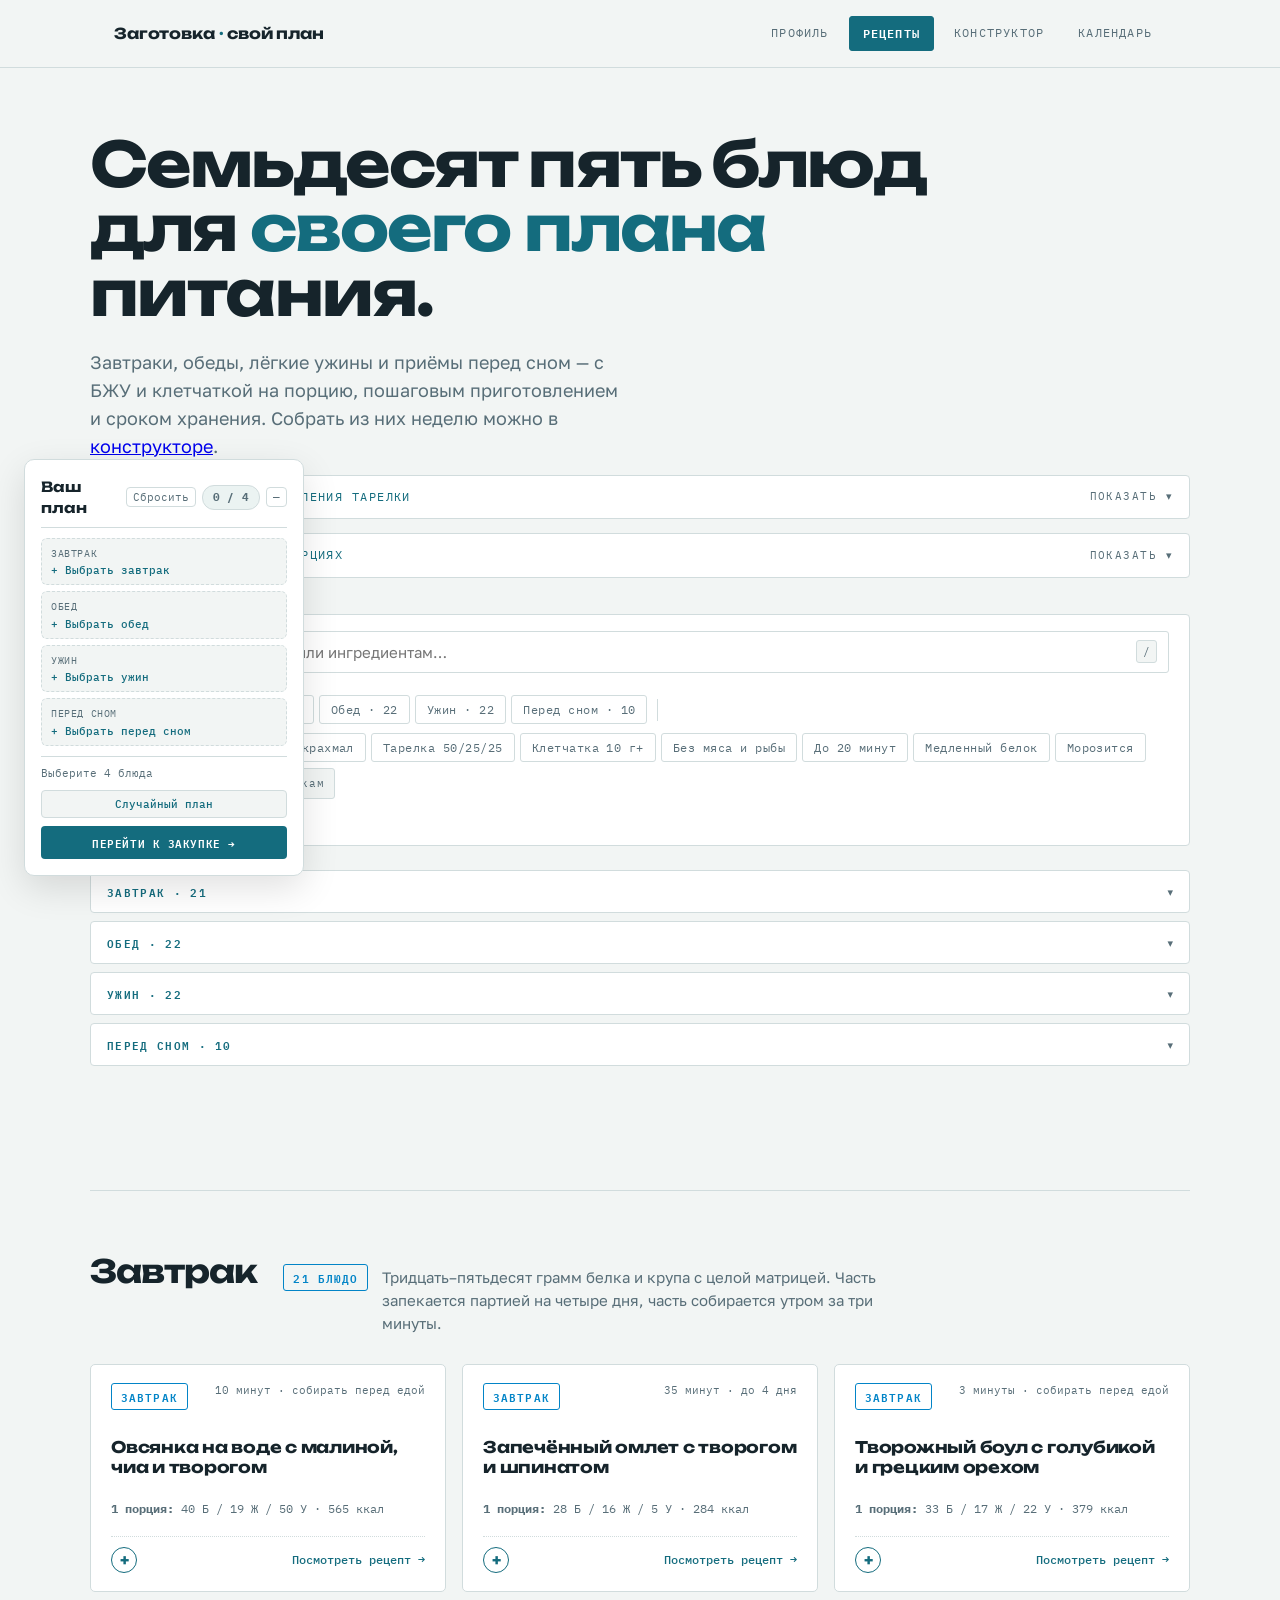
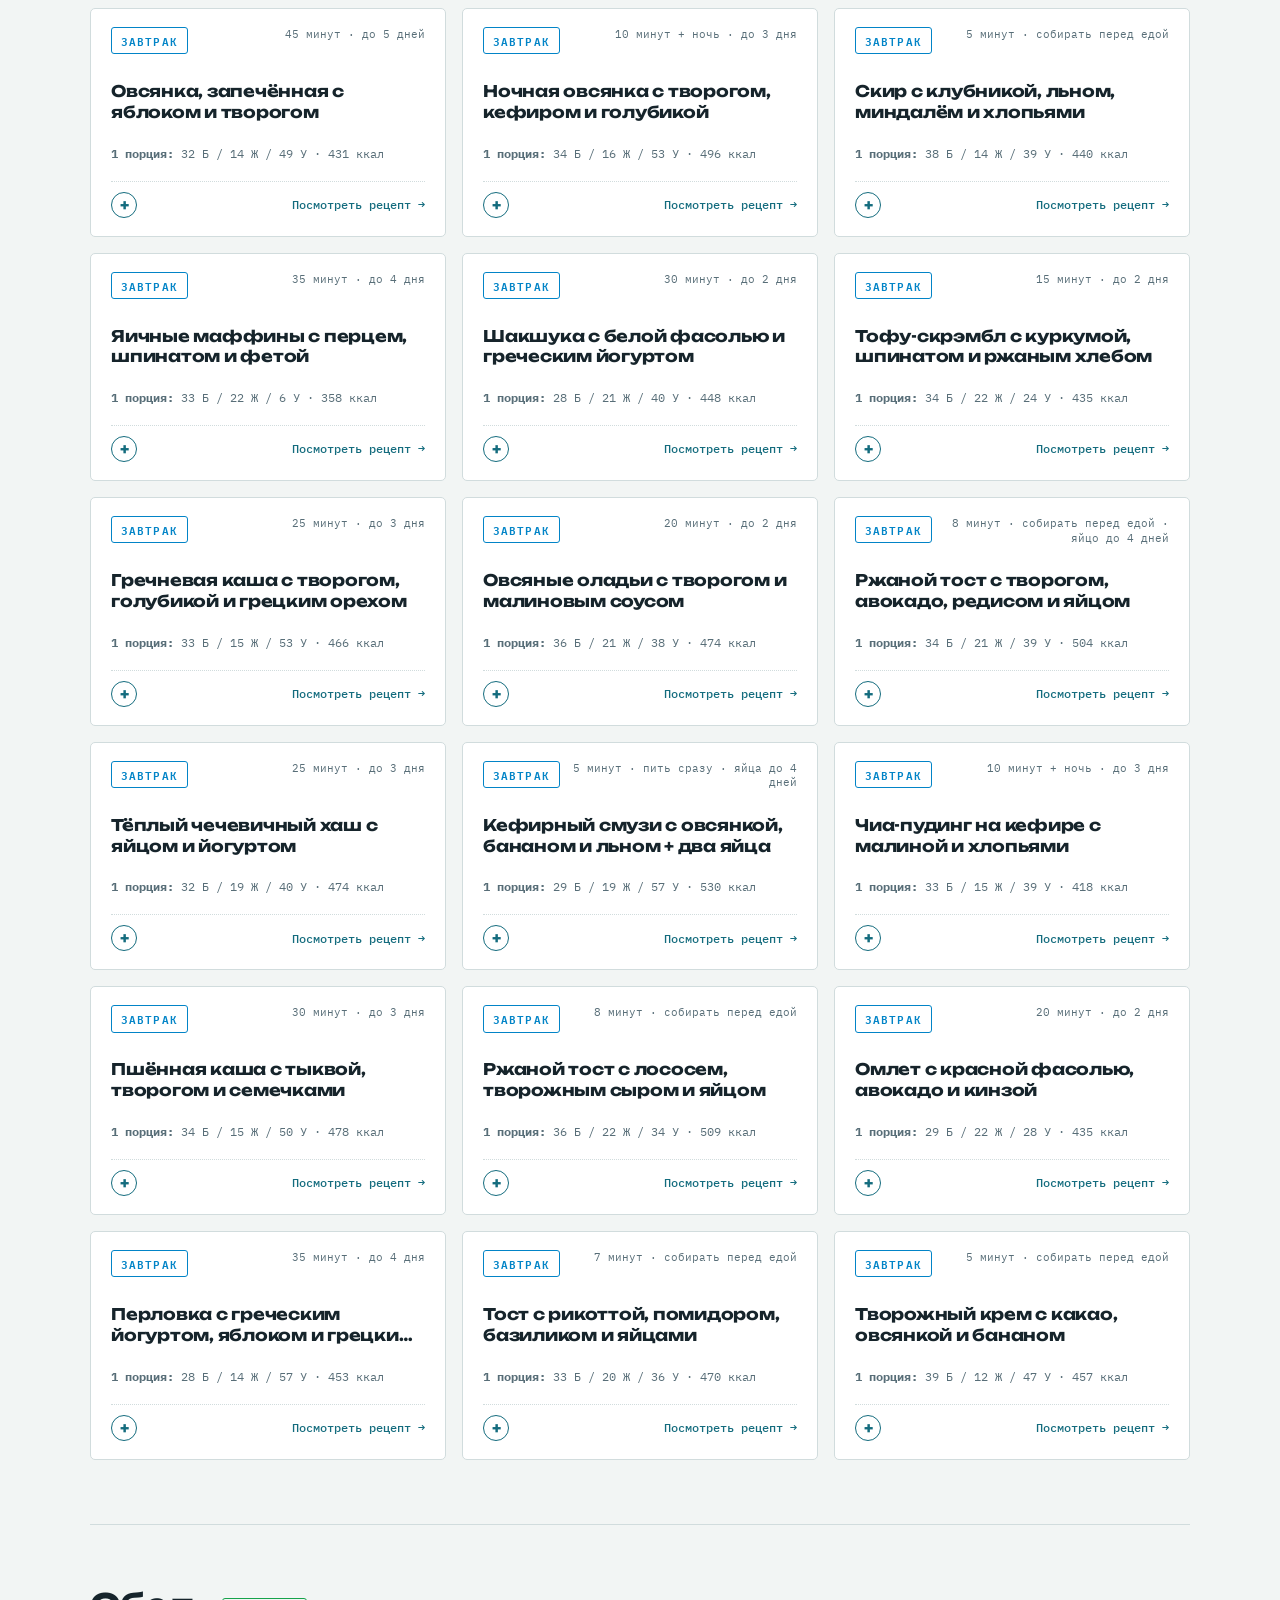
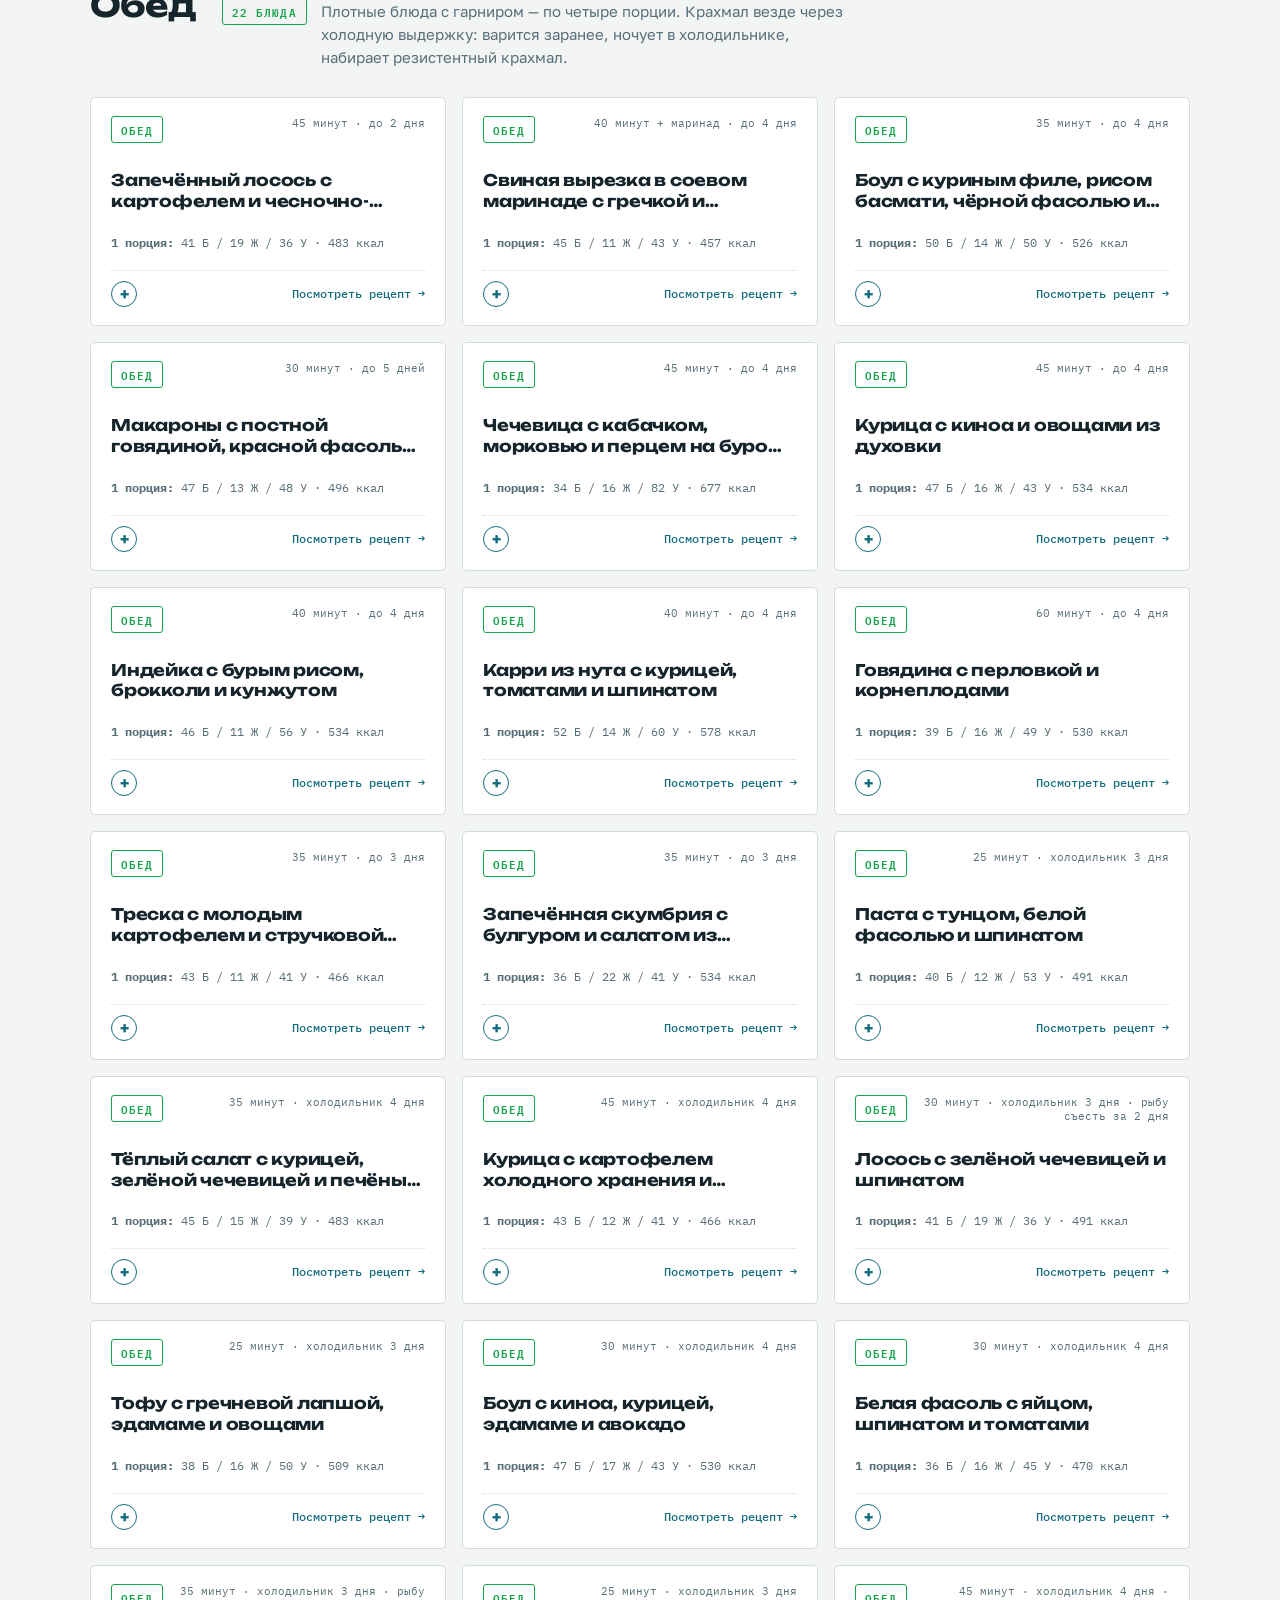
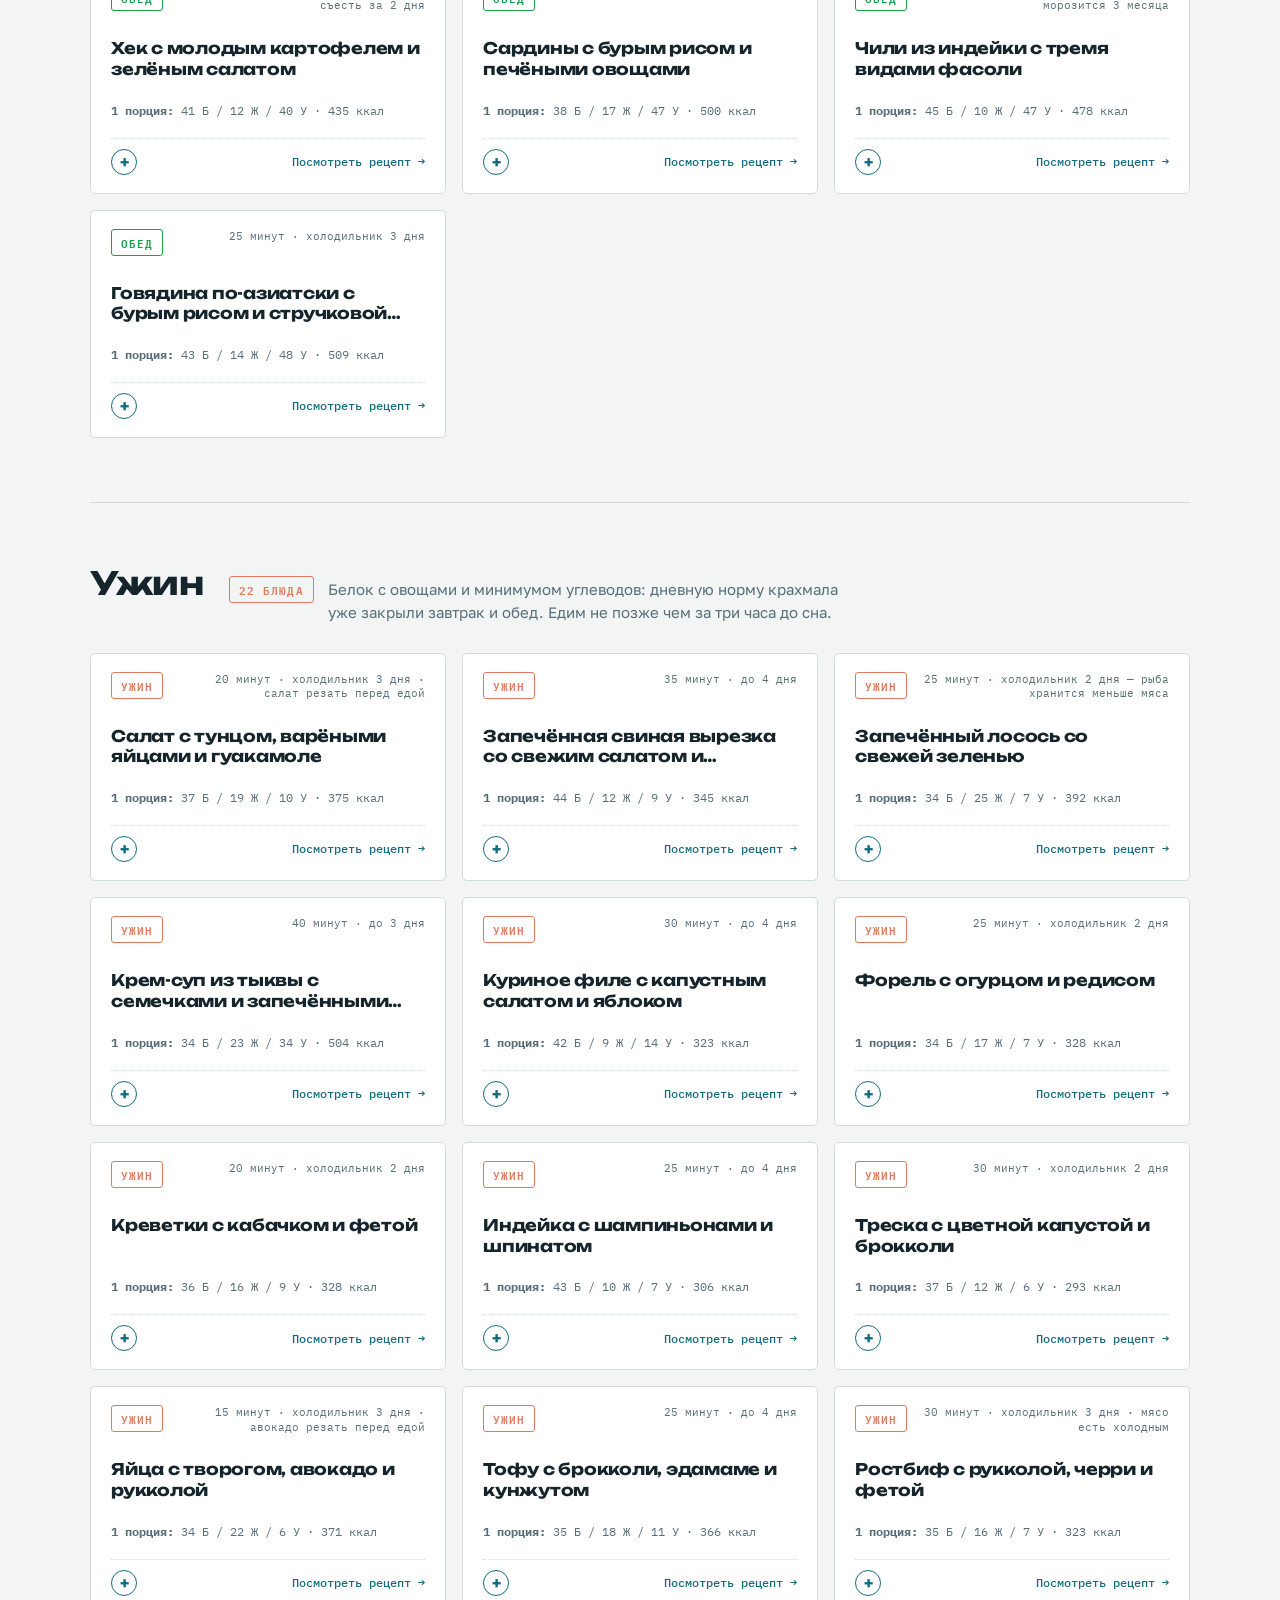
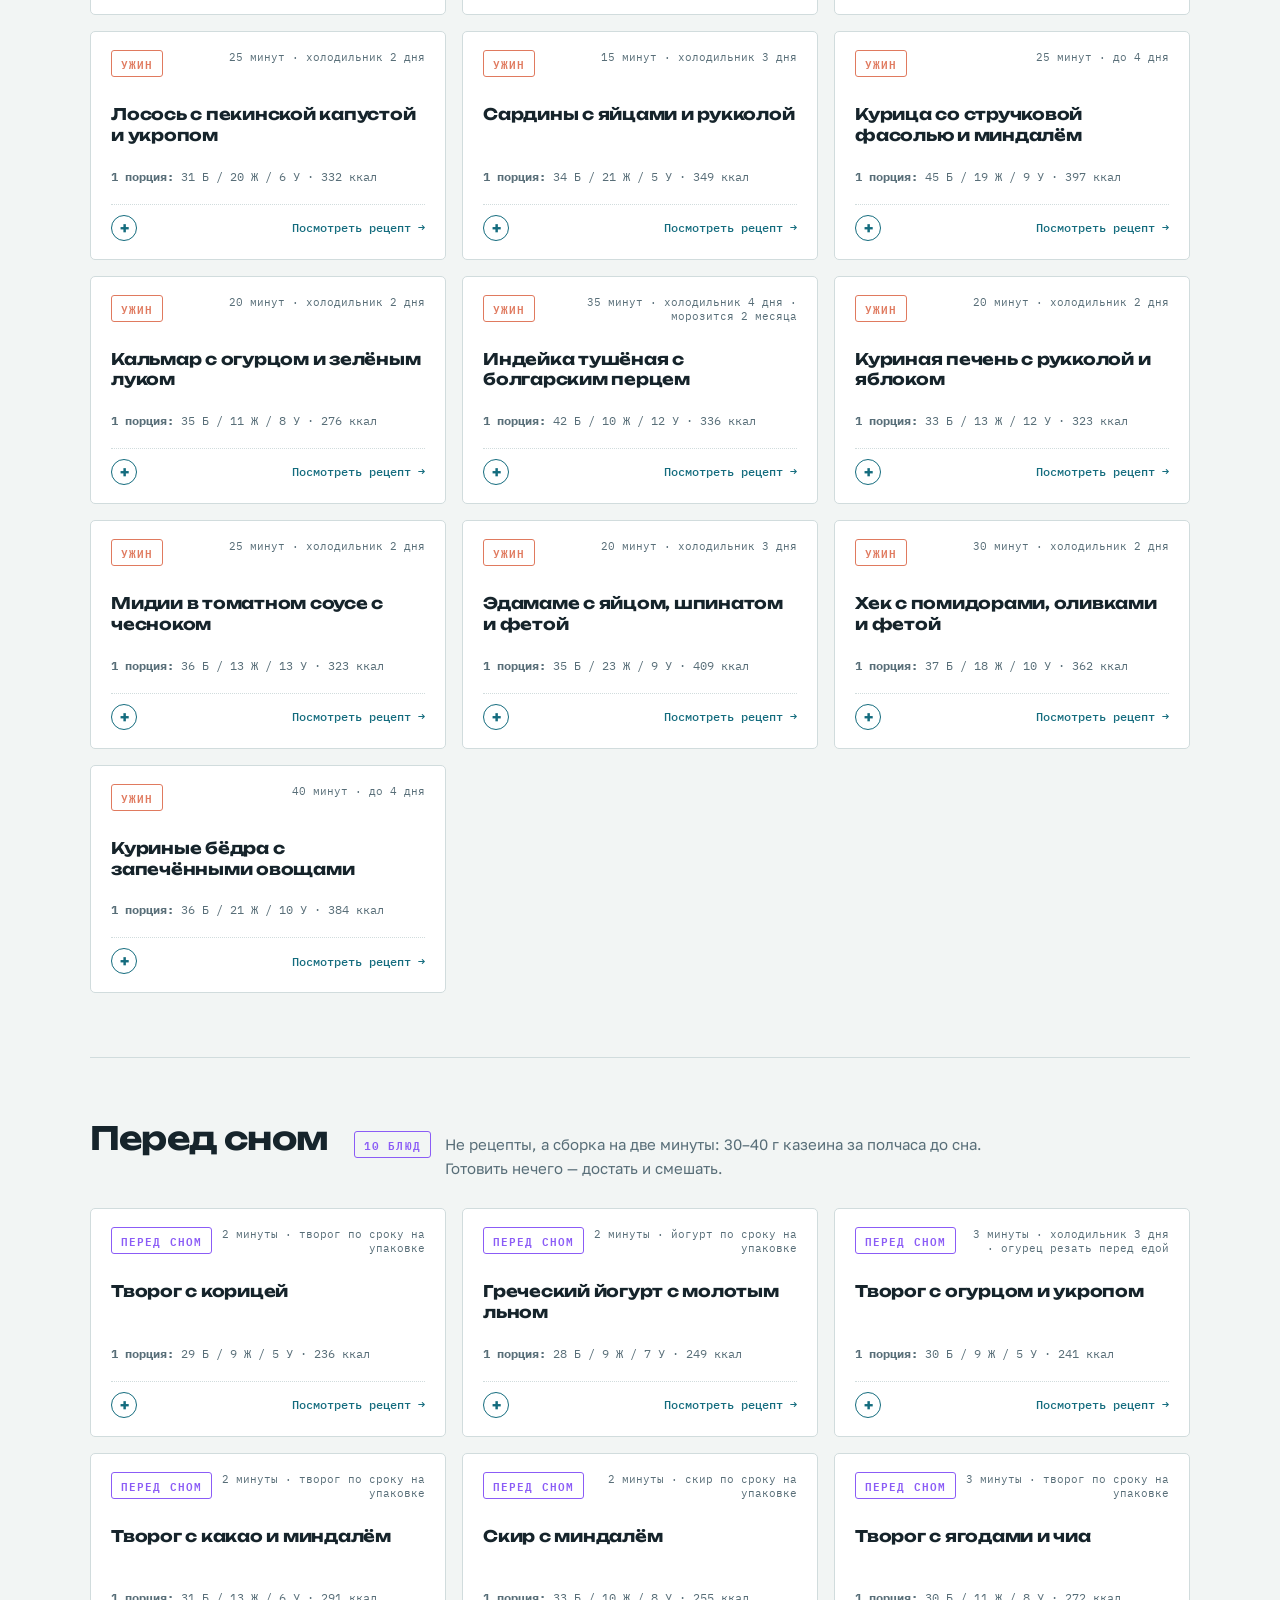
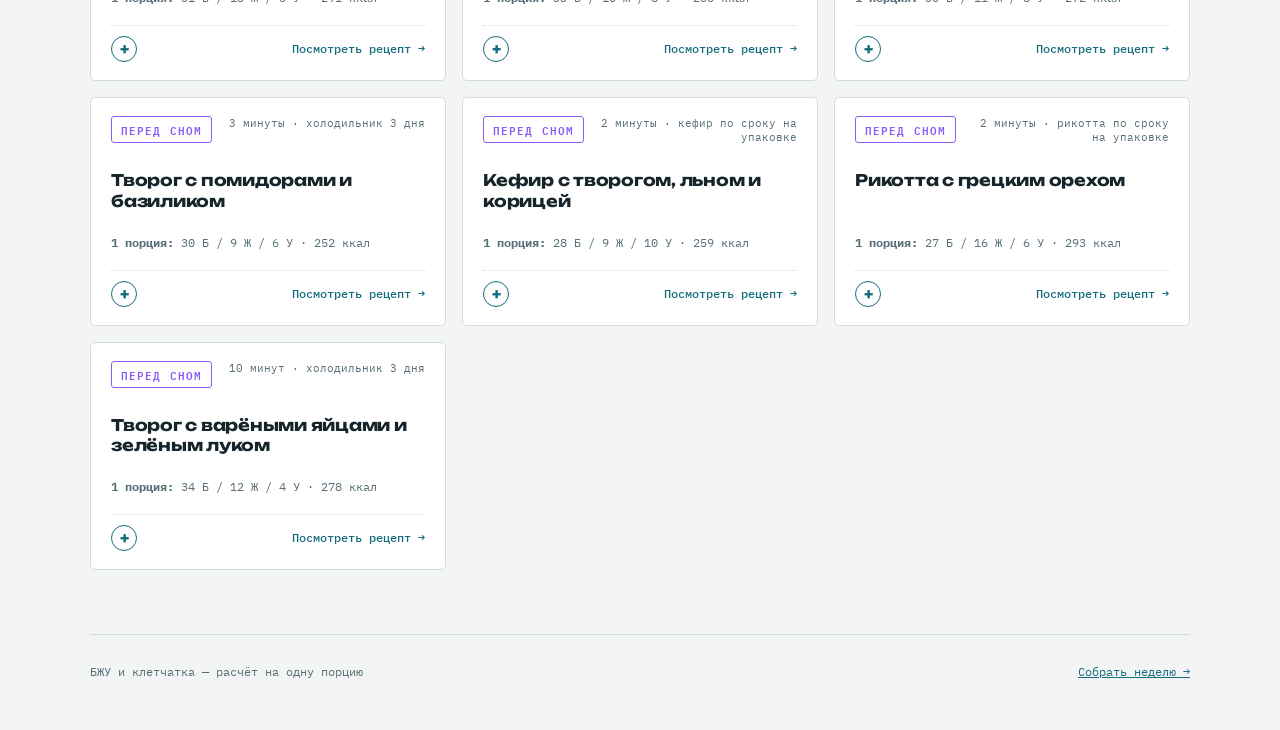
==== index.html @ fa4da025 "1" ====
<!doctype html>
<html lang="ru">
<head>
<meta charset="utf-8">
<meta name="viewport" content="width=device-width, initial-scale=1, viewport-fit=cover">
<title>Рецепты — завтраки, обеды, ужины и приёмы перед сном</title>
<meta name="description" content="75 рецептов с разметкой по приёмам пищи: завтраки, обеды, лёгкие ужины и казеиновые приёмы перед сном. БЖУ и клетчатка на порцию, пошаговое приготовление, сроки хранения.">
<link rel="preconnect" href="https://fonts.googleapis.com">
<link rel="preconnect" href="https://fonts.gstatic.com" crossorigin>
<link href="https://fonts.googleapis.com/css2?family=Unbounded:wght@500;700&family=Golos+Text:wght@400;500;600&family=IBM+Plex+Mono:wght@400;500&display=swap" rel="stylesheet">
<link rel="stylesheet" href="style.css">
<style>
/* ---- базовый чип (переопределяет style.css для этой страницы) ---- */
.chip{font-family:var(--mono); font-size:12px; padding:6px 11px; border-radius:3px;
  border:1px solid var(--line); background:var(--frost); color:var(--slate);
  cursor:pointer; transition:.15s; white-space:nowrap}
.chip:hover{border-color:var(--brine); color:var(--brine)}
.chip[aria-pressed="true"]{background:var(--brine); border-color:var(--brine);
  color:#fff; font-weight:600}

/* ---- единый блок фильтра ---- */
.filter-box{
  margin-top:36px;
  border:1px solid var(--line);
  border-radius:4px;
  background:var(--frost);
  padding:16px 20px;
  display:flex;
  flex-direction:column;
  gap:12px;
}

/* строка: таблетки приёмов + разделитель + таблетки тегов + вид справа */
.filter-row{
  display:flex;
  align-items:center;
  gap:6px;
  flex-wrap:wrap;
}
.filter-pills{
  display:flex;
  gap:5px;
  flex-wrap:wrap;
  align-items:center;
}
.filter-divider{
  width:1px;
  height:22px;
  background:var(--line);
  flex-shrink:0;
  margin:0 4px;
}
.filter-spacer{ flex:1 1 0; }

/* кнопки вида каталога (мелкие, справа) */
.view-toggle{
  display:flex;
  gap:4px;
  flex-shrink:0;
}
.view-btn{
  font-family:var(--mono);
  font-size:11px;
  letter-spacing:.06em;
  padding:5px 10px;
  border-radius:3px;
  border:1px solid var(--line);
  background:var(--ice);
  color:var(--slate);
  cursor:pointer;
  transition:.15s;
  white-space:nowrap;
}
.view-btn:hover{border-color:var(--brine); color:var(--brine)}
.view-btn[aria-pressed="true"]{
  background:var(--ing-bg);
  border-color:var(--brine);
  color:var(--brine);
  font-weight:600;
}

/* строка счётчика */
.count-row{display:flex; justify-content:space-between; align-items:center; gap:8px}
.count{font-family:var(--mono); font-size:11.5px; color:var(--slate); margin:0}

/* ---- навигационные аккордеоны ---- */
.jump{display:flex; flex-direction:column; gap:8px; margin-top:24px}
.jump-col{border:1px solid var(--line); border-radius:4px; background:var(--frost); overflow:hidden}
.jump-summary{padding:12px 16px; cursor:pointer; user-select:none;
  display:flex; justify-content:space-between; align-items:center; list-style:none; transition:.12s}
.jump-summary::-webkit-details-marker{display:none}
.jump-summary:hover{background:var(--ing-bg)}
.jump-summary h2{font-family:var(--mono); font-size:11px; letter-spacing:.12em;
  text-transform:uppercase; color:var(--brine); font-weight:600; margin:0}
.jump-arrow{font-size:11px; color:var(--slate); transition:transform .2s ease}
.jump-col[open] .jump-arrow{transform:rotate(180deg)}
.jump-col[open] .jump-summary{border-bottom:1px solid var(--line); background:var(--ing-bg)}
.jump-links{padding:12px 18px 16px; display:grid; grid-template-columns:repeat(auto-fill,minmax(240px,1fr)); gap:6px 24px}
.jump-links a{display:flex; justify-content:space-between; align-items:baseline; gap:10px;
  padding:6px 0; color:var(--steel); text-decoration:none; font-size:13.5px;
  border-bottom:1px dotted var(--line); transition:.12s}
.jump-links a:hover{color:var(--brine)}
.jump-links a em{font-style:normal; font-family:var(--mono); font-size:11px; color:var(--slate); white-space:nowrap}

/* ---- группы рецептов ---- */
.group{padding:56px 0 0; border-top:1px solid var(--line); margin-top:40px}
.group-h{display:flex; align-items:baseline; gap:14px; flex-wrap:wrap; margin-bottom:28px}
.group-h h2{font-family:var(--disp); font-size:clamp(22px,3.2vw,32px); letter-spacing:-.025em}
.group-h p{margin:0; font-size:15px; color:var(--slate); flex:1 1 260px}
.rec[hidden]{display:none}
.tags{display:flex; gap:6px; flex-wrap:wrap; margin-top:14px}
.tag{font-family:var(--mono); font-size:11px; padding:3px 8px; border-radius:3px;
  background:var(--ing-bg); color:var(--slate); white-space:nowrap;
  border:1px solid var(--line)}
.rules{display:grid; gap:0; margin-top:30px; border:1px solid var(--line);
  border-radius:4px; background:var(--frost); overflow:hidden}
@media(min-width:760px){.rules{grid-template-columns:repeat(2,1fr)}}
.rule{padding:18px 22px; border-bottom:1px solid var(--line)}
@media(min-width:760px){.rule:nth-child(odd){border-right:1px solid var(--line)}}
.rule h3{font-family:var(--mono); font-weight:500; font-size:11px; letter-spacing:.12em;
  text-transform:uppercase; color:var(--brine); margin-bottom:7px}
.rule p{margin:0; font-size:14.5px; color:var(--slate)}
.empty{padding:26px; text-align:center; color:var(--slate); font-size:15px;
  border:1px dashed var(--line); border-radius:4px}
</style>
</head>
<body>
<header class="top">
  <div class="wrap">
    <a class="mark" href="index.html">Заготовка <span>·</span> свой план</a>
    <nav class="nav">
      <a href="profile.html">Профиль</a>
      <a href="index.html" aria-current="page">Рецепты</a>
      <a href="plan.html">Конструктор</a>
      <a href="calendar.html">Календарь</a>
    </nav>
  </div>
</header>

<main>
<!-- Левое плавающее меню собираемого плана -->
<aside class="plan-sidebar" id="plan-sidebar" aria-label="Ваш собираемый рацион">
  <div class="plan-sidebar-header">
    <div class="plan-sidebar-title">Ваш план</div>
    <div class="plan-sidebar-actions">
      <button class="plan-sidebar-reset-btn" onclick="resetCurrentPlan()" title="Сбросить выбранные блюда">Сбросить</button>
      <div class="plan-sidebar-count" id="plan-sidebar-count">0 / 4</div>
      <button class="plan-sidebar-toggle-btn" id="plan-sidebar-toggle-btn" onclick="togglePlanSidebar()" title="Свернуть / Развернуть панель">—</button>
    </div>
  </div>
  <div class="plan-sidebar-slots" id="plan-sidebar-slots"></div>
  <div class="plan-sidebar-footer">
    <div class="plan-sidebar-summary" id="plan-sidebar-summary">
      <span>Выберите 4 блюда</span>
    </div>
    <button class="plan-sidebar-rand-btn" onclick="randomizeCurrentPlan()" title="Сгенерировать случайный сбалансированный рацион">Случайный план</button>
    <a href="plan.html" class="plan-sidebar-go-btn">Перейти к закупке →</a>
  </div>
</aside>

<section class="hero wrap">
  <h1>Семьдесят пять блюд<br>для <em>своего плана</em><br>питания.</h1>
  <p class="lede">Завтраки, обеды, лёгкие ужины и приёмы перед сном — с БЖУ и клетчаткой
    на порцию, пошаговым приготовлением и сроком хранения. Собрать из них неделю
    можно в <a href="plan.html">конструкторе</a>.</p>

  <details class="rules-spoiler" id="rules-details">
    <summary class="rules-summary">
      <span>6 научных правил составления тарелки</span>
      <span class="summary-tag"><span class="summary-tag-text"></span></span>
    </summary>
    <div class="rules" id="rules"></div>
  </details>

  <details class="rules-spoiler proof-spoiler" id="proof-details">
    <summary class="rules-summary">
      <span>Доли калорий и БЖУ в порциях</span>
      <span class="summary-tag"><span class="summary-tag-text"></span></span>
    </summary>
    <div class="proof">
      <div class="proof-h">
        <h2>Баланс макронутриентов</h2>
        <div class="key">
          <span class="k-p"><i></i>Белки</span>
          <span class="k-f"><i></i>Жиры</span>
          <span class="k-c"><i></i>Углеводы</span>
        </div>
      </div>
      <div class="bars" id="bars"></div>
    </div>
  </details>

  <div class="filter-box">
    <div class="search-wrap">
      <input type="search" id="f-search" class="search-input" placeholder="Поиск по названию или ингредиентам…" aria-label="Поиск по блюдам">
      <kbd class="search-kbd">/</kbd>
    </div>
    <div class="filter-row">
      <div class="filter-pills" id="f-meal"></div>
      <div class="filter-divider"></div>
      <div class="filter-pills" id="f-tag"></div>
      <div class="filter-spacer"></div>
      <div class="view-toggle">
        <button class="view-btn" id="btn-mode-meal" aria-pressed="true" onclick="setGroupMode('meal')" title="По приёмам пищи">По приёмам</button>
        <button class="view-btn" id="btn-mode-matrix" aria-pressed="false" onclick="setGroupMode('matrix')" title="По базам и типам заготовок">По заготовкам</button>
      </div>
    </div>
    <div class="count-row">
      <p class="count" id="count"></p>
      <button class="btn-reset" id="btn-reset" hidden onclick="resetAllFilters()">Сбросить ✕</button>
    </div>
  </div>

  <div class="jump" id="jump"></div>
</section>

<div id="groups"></div>

<div id="empty-state" class="empty-card wrap" hidden>
  <h3>Блюд по выбранным критериям не найдено</h3>
  <p>Попробуйте изменить поисковый запрос или сбросить активные фильтры.</p>
  <button class="btn btn-solid" onclick="resetAllFilters()">Сбросить все фильтры</button>
</div>

<!-- Боковая шторка просмотра рецепта -->
<div class="drawer-backdrop" id="drawer-backdrop">
  <div class="drawer" id="drawer">
    <div class="drawer-header">
      <button class="drawer-close" id="drawer-close-btn" aria-label="Закрыть">✕</button>
      <div id="drawer-head-content"></div>
    </div>
    <div class="drawer-body" id="drawer-body-content"></div>
  </div>
</div>
</main>








<footer class="foot wrap">
  <span>БЖУ и клетчатка — расчёт на одну порцию</span>
  <span><a href="plan.html">Собрать неделю →</a></span>
</footer>

<script src="data.js"></script>
<script src="dishes-b.js"></script>
<script src="dishes-l.js"></script>
<script src="dishes-d.js"></script>
<script src="dishes-n.js"></script>
<script src="app.js"></script>
<script src="profile.js"></script>
<script src="drawer.js"></script>
<script>
function renderRules() {
  var rulesEl = document.getElementById('rules');
  if (!rulesEl) return;
  var pMinMax = (typeof PROFILE !== 'undefined' && PROFILE.p) ? (PROFILE.p.min + '–' + PROFILE.p.max) : '160–200';

  var RULES = [
    ['Порядок внутри тарелки',
     'Сначала овощи и зелень, потом белок и жир, углеводы последними. В исследовании Shukla ' +
     'и коллег (2015) такой порядок снижал пик глюкозы примерно на 29–37 % по сравнению ' +
     'с тем же обедом, съеденным в обратном порядке.'],
    ['Крахмал через холод',
     'Картофель, рис, гречку и макароны варят заранее и держат в холодильнике сутки и дольше: ' +
     'часть крахмала ретроградирует в резистентный (RS3), который расщепляется только в толстой кишке.'],
    ['Тридцать видов растений',
     'American Gut Project зафиксировал: у тех, кто съедает за неделю 30+ разных видов растений, ' +
     'микробиота существенно разнообразнее, чем у тех, кто ест 10 видов или меньше.'],
    ['Жирная рыба два–три раза в неделю',
     'Лосось, скумбрия, сардины, форель. Помечены знаком «омега-3»: в плане их видно ' +
     'по счётчику, чтобы не пропустить неделю.'],
    ['Белок дозами по 20–40 г',
     'Четыре приёма вместо трёх: организм не умеет впрок запасать аминокислоты, ' +
     'поэтому ' + pMinMax + ' г в день разносятся по дню, а не съедаются за раз.'],
    ['Казеин перед сном',
     '30–40 г творога или скира за полчаса до сна: казеин переваривается 6–7 часов ' +
     'и держит аминокислоты в крови всю ночь. Углеводов в этом приёме почти нет.']
  ];
  rulesEl.innerHTML = RULES.map(function (r) {
    return '<div class="rule"><h3>' + esc(r[0]) + '</h3><p>' + esc(r[1]) + '</p></div>';
  }).join('');
}

function renderBars() {
  var barsEl = document.getElementById('bars');
  if (!barsEl) return;
  var pick = ['oat-raspberry', 'salmon-potato', 'pumpkin-sardines', 'tvorog-cinnamon'];
  var MEAL_TITLES = { b: 'Завтрак', l: 'Обед', d: 'Ужин', n: 'Перекус' };
  barsEl.innerHTML = pick.filter(function (id) { return BY_ID[id]; })
    .map(function (id) {
    var d = BY_ID[id], m = d.mac;
    var cp = m.p * 4, cf = m.f * 9, cc = m.c * 4, tot = cp + cf + cc;
    function pct(x) { return Math.round(x / tot * 100); }
    var mTitle = MEAL_TITLES[d.meal] || '';
    return '<div class="bar-row">' +
      '<div class="bar-lbl"><span class="badge ' + d.meal + '">' + mTitle + '</span></div>' +
      '<div class="bar" role="img" aria-label="' + mTitle + ': ' + m.p + ' г белка, ' +
        m.f + ' г жиров, ' + m.c + ' г углеводов">' +
        '<div class="seg s-p" style="flex:' + pct(cp) + '"><span>' + m.p + ' г</span></div>' +
        '<div class="seg s-f" style="flex:' + pct(cf) + '"><span>' + m.f + ' г</span></div>' +
        '<div class="seg s-c" style="flex:' + pct(cc) + '"><span>' + m.c + ' г</span></div>' +
      '</div>' +
      '<div class="bar-cal">' + m.kcal + ' ккал</div>' +
    '</div>';
  }).join('');
}

renderRules();
renderBars();

var MATRIX_BASES = [
  {
    key: 'fish',
    name: 'Заготовка из жирной рыбы (Омега-3)',
    badge: 'Рыбная база',
    intro: 'Блюда на базе запечённого лосося, форели, сардин и тунца. Одна запечённая партия рыбы на противне закрывает обеды и ужины на 3–4 дня.',
    matcher: function (d) {
      return (d.tags || []).indexOf('omega3') >= 0 || (d.ing || []).some(function (i) {
        var n = (i.n || '').toLowerCase();
        return n.indexOf('лосось') >= 0 || n.indexOf('сардин') >= 0 || n.indexOf('форель') >= 0 || n.indexOf('тунец') >= 0 || n.indexOf('треск') >= 0 || n.indexOf('кревет') >= 0;
      });
    }
  },
  {
    key: 'poultry',
    name: 'Птица и белковая заготовка',
    badge: 'Птица & Мясо',
    intro: 'Блюда на основе запечённого филе курицы, индейки или постной говядины. Готовятся на противне за один раз на 4–5 порций.',
    matcher: function (d) {
      return (d.ing || []).some(function (i) {
        var n = (i.n || '').toLowerCase();
        return n.indexOf('куриц') >= 0 || n.indexOf('курин') >= 0 || n.indexOf('индейк') >= 0 || n.indexOf('говяд') >= 0 || n.indexOf('фарш') >= 0;
      });
    }
  },
  {
    key: 'starch',
    name: 'База резистентных круп и гарниров (RS3 крахмал)',
    badge: 'Холодные крупы',
    intro: 'Отварной рис, гречка, картофель и киноа. Заготавливаются кастрюлей в воскресенье и увеличивают долю полезного RS3 крахмала.',
    matcher: function (d) {
      return (d.tags || []).indexOf('rs3') >= 0 || (d.ing || []).some(function (i) {
        var n = (i.n || '').toLowerCase();
        return n.indexOf('картоф') >= 0 || n.indexOf('рис') >= 0 || n.indexOf('гречк') >= 0 || n.indexOf('киноа') >= 0 || n.indexOf('булгур') >= 0 || n.indexOf('макарон') >= 0 || n.indexOf('нут') >= 0 || n.indexOf('чечевиц') >= 0;
      });
    }
  },
  {
    key: 'dairy',
    name: 'Творожные и казеиновые сборки',
    badge: 'Творог & Скир',
    intro: 'Сборки без плиты за 2 минуты: творог 5 %, скир, греческий йогурт и быстрые протеиновые приёмы перед сном.',
    matcher: function (d) {
      return d.meal === 'n' || (d.ing || []).some(function (i) {
        var n = (i.n || '').toLowerCase();
        return n.indexOf('творог') >= 0 || n.indexOf('скир') >= 0 || n.indexOf('йогурт') >= 0;
      });
    }
  },
  {
    key: 'veggies',
    name: 'Овощные базы, салаты и растительные ингредиенты',
    badge: 'Овощи & Зелень',
    intro: 'Заготовки из запечённых овощей, свежей зелени, орехов и семян для обеспечения 30+ видов растений за неделю.',
    matcher: function (d) {
      return true;
    }
  }
];

function getMatrixCategory(d) {
  for (var i = 0; i < MATRIX_BASES.length; i++) {
    if (MATRIX_BASES[i].matcher(d)) return MATRIX_BASES[i];
  }
  return MATRIX_BASES[MATRIX_BASES.length - 1];
}

var currentGroupMode = 'meal';

function setGroupMode(mode) {
  if (currentGroupMode === mode) return;
  currentGroupMode = mode;
  var bMeal = document.getElementById('btn-mode-meal');
  var bMatrix = document.getElementById('btn-mode-matrix');
  if (bMeal) bMeal.setAttribute('aria-pressed', mode === 'meal' ? 'true' : 'false');
  if (bMatrix) bMatrix.setAttribute('aria-pressed', mode === 'matrix' ? 'true' : 'false');
  renderAllGroups();
  apply();
}

var USED_TAGS = Object.keys(TAGS).filter(function (t) {
  return DISHES.some(function (d) { return (d.tags || []).indexOf(t) >= 0; });
});
var fMeal = '', fTag = '', fSearch = '';

document.getElementById('f-meal').innerHTML =
  '<button class="chip" data-meal="" aria-pressed="true">Все • 75</button>' +
  MEALS.map(function (m) {
    var count = dishesFor(m.key).length;
    return '<button class="chip" data-meal="' + m.key + '" aria-pressed="false">' +
      esc(m.name) + ' · ' + count + '</button>';
  }).join('');

document.getElementById('f-tag').innerHTML =
  USED_TAGS.map(function (t) {
    return '<button class="chip" data-tag="' + t + '" aria-pressed="false">' +
      esc(TAGS[t] || t) + '</button>';
  }).join('');

document.getElementById('f-meal').addEventListener('click', function (e) {
  var b = e.target.closest('button[data-meal]');
  if (!b) return;
  fMeal = b.dataset.meal;
  press(this, b);
  apply();
});

document.getElementById('f-tag').addEventListener('click', function (e) {
  var b = e.target.closest('button[data-tag]');
  if (!b) return;
  var newTag = b.dataset.tag;
  if (fTag === newTag) {
    // тогл: повторный клик сбрасывает
    fTag = '';
    b.setAttribute('aria-pressed', 'false');
  } else {
    fTag = newTag;
    // сбрасываем все остальные чипы
    this.querySelectorAll('button').forEach(function (x) {
      x.setAttribute('aria-pressed', x === b ? 'true' : 'false');
    });
  }
  apply();
});

var bMealBtn = document.getElementById('btn-mode-meal');
var bMatrixBtn = document.getElementById('btn-mode-matrix');

if (bMealBtn) bMealBtn.addEventListener('click', function () { setGroupMode('meal'); });
if (bMatrixBtn) bMatrixBtn.addEventListener('click', function () { setGroupMode('matrix'); });

function press(box, active) {
  box.querySelectorAll('button').forEach(function (b) {
    b.setAttribute('aria-pressed', b === active ? 'true' : 'false');
  });
}

document.getElementById('f-search').addEventListener('input', function () {
  fSearch = this.value;
  apply();
});

document.addEventListener('keydown', function (e) {
  if (e.key === '/' && document.activeElement !== document.getElementById('f-search') &&
      ['INPUT', 'TEXTAREA', 'SELECT'].indexOf((document.activeElement || {}).tagName) < 0) {
    e.preventDefault();
    document.getElementById('f-search').focus();
  }
  if (e.key === 'Escape') {
    var drawerBackdrop = document.getElementById('drawer-backdrop');
    if (drawerBackdrop && drawerBackdrop.classList.contains('active')) {
      closeRecipeDrawer();
    } else if (fMeal || fTag || fSearch || currentGroupMode !== 'meal') {
      resetAllFilters();
    }
  }
});

function resetAllFilters() {
  fMeal = ''; fTag = ''; fSearch = '';
  currentGroupMode = 'meal';
  var s = document.getElementById('f-search');
  if (s) s.value = '';
  var bMeal = document.getElementById('btn-mode-meal');
  var bMatrix = document.getElementById('btn-mode-matrix');
  if (bMeal) bMeal.setAttribute('aria-pressed', 'true');
  if (bMatrix) bMatrix.setAttribute('aria-pressed', 'false');
  // сброс meal chips
  press(document.getElementById('f-meal'), document.querySelector('#f-meal button[data-meal=""]'));
  // сброс tag chips (без кнопки "Все")
  document.querySelectorAll('#f-tag button').forEach(function(b) {
    b.setAttribute('aria-pressed', 'false');
  });
  renderAllGroups();
  apply();
}

function match(d) {
  if (fMeal && d.meal !== fMeal) return false;
  if (fTag && (d.tags || []).indexOf(fTag) < 0) return false;
  if (fSearch) {
    var q = fSearch.trim().toLowerCase();
    if (q) {
      var nameMatch = (d.name || '').toLowerCase().indexOf(q) >= 0;
      var shortMatch = (d.short || '').toLowerCase().indexOf(q) >= 0;
      var noteMatch = (d.note || '').toLowerCase().indexOf(q) >= 0;
      var ingMatch = (d.ing || []).some(function (i) { return (i.n || '').toLowerCase().indexOf(q) >= 0; });
      var tagMatch = (d.tags || []).some(function (t) { return (TAGS[t] || t).toLowerCase().indexOf(q) >= 0; });
      if (!nameMatch && !shortMatch && !noteMatch && !ingMatch && !tagMatch) return false;
    }
  }
  return true;
}

function apply() {
  var shown = 0;
  DISHES.forEach(function (d) {
    var el = document.getElementById(d.id);
    if (!el) return;
    var ok = match(d);
    el.hidden = !ok;
    if (ok) shown++;
  });

  if (currentGroupMode === 'meal') {
    MEALS.forEach(function (m) {
      var sec = document.getElementById('g-' + m.key);
      if (!sec) return;
      var any = dishesFor(m.key).some(match);
      sec.hidden = !any;
    });
  } else {
    MATRIX_BASES.forEach(function (b) {
      var sec = document.getElementById('g-' + b.key);
      if (!sec) return;
      var any = DISHES.filter(function (d) { return getMatrixCategory(d).key === b.key; }).some(match);
      sec.hidden = !any;
    });
  }

  var countParts = [shown + '\u00a0/\u00a0' + DISHES.length + ' блюд'];
  if (fSearch && fSearch.trim()) countParts.push('поиск: «' + esc(fSearch.trim()) + '»');
  if (fTag) countParts.push(TAGS[fTag] || fTag);
  if (currentGroupMode === 'matrix') countParts.push('по заготовкам');
  document.getElementById('count').textContent = countParts.join(' · ');
  var hasActiveFilter = Boolean(fMeal || fTag || fSearch.trim() || currentGroupMode !== 'meal');
  var btnReset = document.getElementById('btn-reset');
  if (btnReset) btnReset.hidden = !hasActiveFilter;
  var emptyState = document.getElementById('empty-state');
  if (emptyState) emptyState.hidden = shown > 0;

  document.querySelectorAll('#jump a[data-id]').forEach(function (a) {
    a.hidden = !match(BY_ID[a.dataset.id]);
  });
  document.querySelectorAll('#jump .jump-col').forEach(function (col) {
    var groupKey = col.dataset.meal;
    var list = currentGroupMode === 'meal' ? dishesFor(groupKey) : DISHES.filter(function (d) { return getMatrixCategory(d).key === groupKey; });
    col.hidden = !list.some(match);
  });
}

function renderAllGroups() {
  if (currentGroupMode === 'meal') {
    renderMealGroups();
  } else {
    renderMatrixGroups();
  }
}

function renderMealGroups() {
  document.getElementById('jump').innerHTML = MEALS.map(function (m) {
    var list = dishesFor(m.key);
    return '<details class="jump-col" data-meal="' + m.key + '">' +
      '<summary class="jump-summary"><h2>' + esc(m.name) + ' · ' + list.length + '</h2><span class="jump-arrow">▾</span></summary>' +
      '<div class="jump-links">' +
        list.map(function (d) {
          return '<a href="#' + d.id + '" data-id="' + d.id + '">' + esc(d.short) +
            '<em>' + d.mac.p + ' Б · ' + d.mac.kcal + '</em></a>';
        }).join('') +
      '</div>' +
    '</details>';
  }).join('');

  document.getElementById('groups').innerHTML = MEALS.map(function (m) {
    var list = dishesFor(m.key);
    return '<section class="group wrap" id="g-' + m.key + '">' +
      '<div class="group-h"><h2>' + esc(m.name) + '</h2>' +
        '<span class="badge ' + m.key + '">' + list.length + ' ' +
          plural(list.length, 'блюдо') + '</span>' +
        '<p>' + esc(intro[m.key]) + '</p></div>' +
      '<div class="recipes-grid-3col">' +
        list.map(function (d) { return recipeHTML(d, m); }).join('') +
      '</div>' +
    '</section>';
  }).join('');
}

function renderMatrixGroups() {
  var grouped = {};
  MATRIX_BASES.forEach(function (b) { grouped[b.key] = []; });
  DISHES.forEach(function (d) {
    var cat = getMatrixCategory(d);
    grouped[cat.key].push(d);
  });

  document.getElementById('jump').innerHTML = MATRIX_BASES.map(function (b) {
    var list = grouped[b.key] || [];
    return '<details class="jump-col" data-meal="' + b.key + '">' +
      '<summary class="jump-summary"><h2>' + esc(b.badge) + ' · ' + list.length + '</h2><span class="jump-arrow">▾</span></summary>' +
      '<div class="jump-links">' +
        list.map(function (d) {
          return '<a href="#' + d.id + '" data-id="' + d.id + '">' + esc(d.short) +
            '<em>' + d.mac.p + ' Б · ' + d.mac.kcal + '</em></a>';
        }).join('') +
      '</div>' +
    '</details>';
  }).join('');

  document.getElementById('groups').innerHTML = MATRIX_BASES.map(function (b) {
    var list = grouped[b.key] || [];
    return '<section class="group wrap" id="g-' + b.key + '">' +
      '<div class="group-h"><h2>' + esc(b.name) + '</h2>' +
        '<span class="badge matrix-badge">' + list.length + ' ' +
          plural(list.length, 'заготовка') + '</span>' +
        '<p>' + esc(b.intro) + '</p></div>' +
      '<div class="recipes-grid-3col">' +
        list.map(function (d) {
          var mName = (MEALS.find(function (x) { return x.key === d.meal; }) || {}).name || '';
          return recipeHTML(d, { key: d.meal, name: mName });
        }).join('') +
      '</div>' +
    '</section>';
  }).join('');
}

var intro = {
  b: 'Тридцать–пятьдесят грамм белка и крупа с целой матрицей. Часть запекается партией на четыре дня, часть собирается утром за три минуты.',
  l: 'Плотные блюда с гарниром — по четыре порции. Крахмал везде через холодную выдержку: варится заранее, ночует в холодильнике, набирает резистентный крахмал.',
  d: 'Белок с овощами и минимумом углеводов: дневную норму крахмала уже закрыли завтрак и обед. Едим не позже чем за три часа до сна.',
  n: 'Не рецепты, а сборка на две минуты: 30–40 г казеина за полчаса до сна. Готовить нечего — достать и смешать.'
};

function recipeHTML(d, m) {
  var inPlan = isDishInPlan(d.id, d.meal);
  var keep = d.keepText ? d.keepText :
    'до ' + d.keep + ' ' + plural(d.keep, 'день');
  var imgHTML = d.img ? '<div class="rec-card-img-wrap"><img src="' + esc(d.img) + '" alt="' + esc(d.name) + '" class="rec-card-img" loading="lazy" onerror="this.parentNode.style.display=\'none\'"></div>' : '';
  var addBtnHTML = '<button class="card-add-btn' + (inPlan ? ' in-plan' : '') + '" data-add-id="' + d.id + '" title="' + (inPlan ? 'В плане' : 'Добавить в план') + '" aria-label="Добавить в план">' + (inPlan ? '✓' : '+') + '</button>';

  return '<article class="rec-card-compact" id="' + d.id + '" data-id="' + d.id + '" tabindex="0" role="button" aria-label="' + esc(d.name) + '">' +
    imgHTML +
    '<div class="rec-card-head">' +
      '<span class="badge ' + m.key + '">' + esc(m.name) + '</span>' +
      '<span class="rec-card-meta">' + esc(d.time) + ' · ' + esc(keep) + '</span>' +
    '</div>' +
    '<h3>' + esc(d.name) + '</h3>' +
    '<div class="rec-cal-wrap" style="text-align:left; display:block; width:100%; margin:6px 0 0 0; padding:0;">' +
      '<span class="rec-cal" style="text-align:left; display:block; width:100%; margin:0; padding:0;"><b>1 порция:</b> ' + d.mac.p + ' Б / ' + d.mac.f + ' Ж / ' + d.mac.c + ' У · ' + d.mac.kcal + ' ккал</span>' +
    '</div>' +
    '<div class="rec-card-btn">' +
      addBtnHTML +
      '<span>Посмотреть рецепт →</span>' +
    '</div>' +
  '</article>';
}

// Делегирование кликов по элементам быстрых списков #jump
document.getElementById('jump').addEventListener('click', function (e) {
  var a = e.target.closest('a[data-id]');
  if (!a) return;
  e.preventDefault();
  openRecipeDrawer(a.dataset.id);
});

// Делегирование кликов по карточкам рецептов
document.getElementById('groups').addEventListener('click', function (e) {
  var addBtn = e.target.closest('.card-add-btn');
  if (addBtn) {
    e.stopPropagation();
    e.preventDefault();
    var dishId = addBtn.dataset.addId;
    addDishToCurrentPlan(dishId);
    return;
  }
  var card = e.target.closest('.rec-card-compact');
  if (card && card.dataset.id) {
    openRecipeDrawer(card.dataset.id);
  }
});

// Делегирование нажатий клавиш клавиатуры (Enter / Space) по карточкам рецептов
document.getElementById('groups').addEventListener('keydown', function (e) {
  if (e.key === 'Enter' || e.key === ' ') {
    var card = e.target.closest('.rec-card-compact');
    var isAddBtn = e.target.closest('.card-add-btn');
    if (isAddBtn) return; // позволить системный клик по кнопке
    if (card && card.dataset.id) {
      e.preventDefault();
      openRecipeDrawer(card.dataset.id);
    }
  }
});

function showToast(msg, undoFn) {
  var old = document.getElementById('mp-toast');
  if (old && old.parentNode) old.parentNode.removeChild(old);

  var toast = document.createElement('div');
  toast.id = 'mp-toast';
  toast.className = 'mp-toast';
  toast.innerHTML = '<span>' + msg + '</span>' +
    (undoFn ? '<button class="mp-toast-undo">Отменить</button>' : '');

  document.body.appendChild(toast);
  setTimeout(function(){ toast.classList.add('show'); }, 10);

  if (undoFn) {
    var undoBtn = toast.querySelector('.mp-toast-undo');
    if (undoBtn) undoBtn.addEventListener('click', function(){
      undoFn();
      if (toast.parentNode) toast.parentNode.removeChild(toast);
    });
  }

  setTimeout(function(){
    toast.classList.remove('show');
    setTimeout(function(){ if (toast.parentNode) toast.parentNode.removeChild(toast); }, 300);
  }, 4000);
}

function updateAllCardAddButtons() {
  var buttons = document.querySelectorAll('.card-add-btn');
  buttons.forEach(function (btn) {
    var dishId = btn.dataset.addId;
    if (!dishId || !BY_ID[dishId]) return;
    var d = BY_ID[dishId];
    var inPlan = isDishInPlan(d.id, d.meal);
    if (inPlan) {
      btn.textContent = '✓';
      btn.classList.add('in-plan');
      btn.title = 'В плане';
    } else {
      btn.textContent = '+';
      btn.classList.remove('in-plan');
      btn.title = 'Добавить в план';
    }
  });
  updatePlanSidebar();
}

function getDishIdFromMeal(plan, mealKey) {
  if (!plan || !plan[mealKey]) return '';
  var list = plan[mealKey];
  if (Array.isArray(list)) {
    for (var i = 0; i < list.length; i++) {
      if (list[i] && typeof list[i] === 'string') return list[i];
    }
  } else if (typeof list === 'object') {
    for (var k in list) {
      if (list[k] && typeof list[k] === 'string') return list[k];
    }
  }
  return '';
}

function togglePlanSidebar() {
  var sidebar = document.getElementById('plan-sidebar');
  if (!sidebar) return;
  sidebar.classList.toggle('collapsed');
  var btn = document.getElementById('plan-sidebar-toggle-btn');
  if (btn) {
    btn.textContent = sidebar.classList.contains('collapsed') ? '▲' : '—';
  }
}

function updatePlanSidebar() {
  var sidebar = document.getElementById('plan-sidebar');
  if (!sidebar) return;

  var raw = localStorage.getItem('mp-plan');
  var plan = null;
  try { plan = raw ? JSON.parse(raw) : null; } catch(e) {}
  if (!plan) plan = { b: [], l: [], d: [], n: [] };

  var filledCount = 0;
  var totalKcal = 0;
  var totalP = 0;

  var slotsHTML = MEALS.map(function(m) {
    var dishId = getDishIdFromMeal(plan, m.key);
    var dish = BY_ID[dishId];
    if (dish && dish.mac) {
      filledCount++;
      totalKcal += (dish.mac.kcal || 0);
      totalP += (dish.mac.p || 0);

      return '<div class="plan-sidebar-slot filled">' +
        '<div class="plan-sidebar-slot-label">' +
          '<span>' + esc(m.name) + '</span>' +
          '<button class="plan-sidebar-remove-btn" onclick="removeDishFromSidebar(\'' + dish.id + '\')" title="Удалить из плана">✕</button>' +
        '</div>' +
        '<div class="plan-sidebar-slot-name" title="' + esc(dish.name) + '">' + esc(dish.short || dish.name) + '</div>' +
        '<div class="plan-sidebar-slot-meta">' + (dish.mac.p || 0) + ' Б · ' + (dish.mac.kcal || 0) + ' ккал</div>' +
      '</div>';
    } else {
      return '<div class="plan-sidebar-slot">' +
        '<div class="plan-sidebar-slot-label"><span>' + esc(m.name) + '</span></div>' +
        '<button class="plan-sidebar-empty-btn" onclick="scrollToMealCategory(\'' + m.key + '\')">+ Выбрать ' + esc(m.name.toLowerCase()) + '</button>' +
      '</div>';
    }
  }).join('');

  var countEl = document.getElementById('plan-sidebar-count');
  if (countEl) {
    if (filledCount === 4) {
      countEl.textContent = '✓ 4 / 4';
      countEl.classList.add('complete');
    } else {
      countEl.textContent = filledCount + ' / 4';
      countEl.classList.remove('complete');
    }
  }

  var slotsEl = document.getElementById('plan-sidebar-slots');
  if (slotsEl) slotsEl.innerHTML = slotsHTML;

  var sumEl = document.getElementById('plan-sidebar-summary');
  if (sumEl) {
    sumEl.innerHTML = filledCount > 0 ?
      '<span>Примерно / день:</span> <b>' + totalP + ' Б · ~' + totalKcal + ' ккал</b>' :
      '<span>Выберите 4 блюда</span>';
  }
}

function removeDishFromSidebar(id) {
  addDishToCurrentPlan(id);
}

function resetCurrentPlan() {
  showCustomConfirm({
    title: 'Сбросить план',
    subtitle: 'Вы уверены, что хотите сбросить все выбранные блюда из собираемого плана?',
    confirmText: 'Сбросить',
    isDanger: true,
    onConfirm: function() {
      var plan = { b: [], l: [], d: [], n: [] };
      save('mp-plan', plan);
      localStorage.setItem('mp-plan', JSON.stringify(plan));
      updateAllCardAddButtons();
      showCustomToast('План сброшен');
    }
  });
}

function randomizeCurrentPlan() {
  var plan = { b: [], l: [], d: [], n: [] };
  var planDaysCount = parseInt(localStorage.getItem('mp-plan-days') || '5', 10);
  MEALS.forEach(function(m) {
    var mealDishes = DISHES.filter(function(d) { return d.meal === m.key; });
    if (mealDishes.length > 0) {
      var randomDish = mealDishes[Math.floor(Math.random() * mealDishes.length)];
      for (var i = 0; i < planDaysCount; i++) {
        plan[m.key].push(randomDish.id);
      }
    }
  });
  save('mp-plan', plan);
  localStorage.setItem('mp-plan', JSON.stringify(plan));
  updateAllCardAddButtons();
  showToast('Сгенерирован случайный рацион!');
}

function scrollToMealCategory(mealKey) {
  var el = document.getElementById('g-' + mealKey);
  if (el) {
    el.scrollIntoView({ behavior: 'smooth', block: 'start' });
  }
}

function isDishInPlan(id, mealKey) {
  var raw = localStorage.getItem('mp-plan');
  if (!raw) return false;
  try {
    var p = JSON.parse(raw);
    var planDaysCount = parseInt(localStorage.getItem('mp-plan-days') || '5', 10);
    var list = p[mealKey];
    if (!list) return false;
    if (Array.isArray(list)) {
      var slots = list.slice(0, planDaysCount);
      return slots.indexOf(id) >= 0;
    } else if (typeof list === 'object') {
      for (var k in list) {
        if (parseInt(k, 10) < planDaysCount && list[k] === id) return true;
      }
    }
    return false;
  } catch(e) { return false; }
}

function addDishToCurrentPlan(id) {
  var d = BY_ID[id];
  if (!d) return;
  var mealKey = d.meal;
  var planDaysCount = parseInt(localStorage.getItem('mp-plan-days') || '5', 10);
  var rawPlan = localStorage.getItem('mp-plan');
  var plan = null;
  try { plan = rawPlan ? JSON.parse(rawPlan) : null; } catch(e) {}
  if (!plan || typeof plan !== 'object') {
    plan = { b: [], l: [], d: [], n: [] };
  }
  MEALS.forEach(function(m) {
    if (!plan[m.key] || !Array.isArray(plan[m.key])) plan[m.key] = [];
    while (plan[m.key].length < 7) plan[m.key].push('');
  });

  var primaryDishId = getDishIdFromMeal(plan, mealKey);
  var isPrimary = (primaryDishId === d.id);
  var previousSlots = (plan[mealKey] || []).slice();

  // Очищаем слоты данной категории
  plan[mealKey] = ['', '', '', '', '', '', ''];

  if (!isPrimary) {
    // Выбор нового блюда — заполняем слоты до конца выбранных дней плана
    for (var i = 0; i < planDaysCount; i++) {
      plan[mealKey][i] = d.id;
    }
    save('mp-plan', plan);
    localStorage.setItem('mp-plan', JSON.stringify(plan));
    updateAllCardAddButtons();
    save('mp-plan', plan);
    updateAllCardAddButtons();

    showToast('✓ «' + esc(d.name) + '» добавлено в план на ' + planDaysCount + ' дней', function() {
      plan[mealKey] = previousSlots;
      save('mp-plan', plan);
      updateAllCardAddButtons();
      var cardEl = document.getElementById(d.id);
      if (cardEl) {
        setTimeout(function() {
          cardEl.scrollIntoView({ behavior: 'smooth', block: 'center' });
          try { cardEl.focus({ preventScroll: true }); } catch(e){}
        }, 50);
      }
    });

    // Автоматическая плавная прокрутка к следующему разделу (Завтрак -> Обед -> Ужин -> Перекус)
    var NEXT_MEAL_MAP = { b: 'l', l: 'd', d: 'n' };
    var nextMeal = NEXT_MEAL_MAP[mealKey];
    if (nextMeal) {
      var nextSection = document.getElementById('g-' + nextMeal);
      if (nextSection) {
        setTimeout(function() {
          nextSection.scrollIntoView({ behavior: 'smooth', block: 'start' });
        }, 250);
      }
    } else if (mealKey === 'n') {
      // После выбора приёма "Перед сном" автоматически переносим в Конструктор (plan.html)
      setTimeout(function() {
        window.location.href = 'plan.html';
      }, 350);
    }
  } else {
    save('mp-plan', plan);
    updateAllCardAddButtons();
    showToast('Удалено из плана', function() {
      plan[mealKey] = previousSlots;
      save('mp-plan', plan);
      updateAllCardAddButtons();
      var cardEl = document.getElementById(d.id);
      if (cardEl) {
        setTimeout(function() {
          cardEl.scrollIntoView({ behavior: 'smooth', block: 'center' });
          try { cardEl.focus({ preventScroll: true }); } catch(e){}
        }, 50);
      }
    });
  }

  localStorage.setItem('mp-plan', JSON.stringify(plan));

  // Автоматически обновляем галочки у ВСЕХ карточек
  updateAllCardAddButtons();

  var drawerBtn = document.getElementById('drawer-add-plan-btn');
  if (drawerBtn) {
    var inPlanNow = isDishInPlan(d.id, mealKey);
    drawerBtn.textContent = inPlanNow ? '✓ В вашем плане' : '+ Добавить в план';
    drawerBtn.className = 'btn ' + (inPlanNow ? 'btn-in-plan' : 'btn-solid');
  }
}

function openRecipeDrawer(id) {
  window.currentDrawerId = id;
  var d = BY_ID[id];
  if (!d) return;
  var mName = (MEALS.find(function (x) { return x.key === d.meal; }) || {}).name || '';
  var keep = d.keepText ? d.keepText : 'до ' + d.keep + ' ' + plural(d.keep, 'день');

  var inPlan = isDishInPlan(d.id, d.meal);

  document.getElementById('drawer-head-content').innerHTML =
    '<div style="display:flex; justify-content:space-between; align-items:flex-start; gap:12px; flex-wrap:wrap">' +
      '<div>' +
        '<span class="badge ' + d.meal + '">' + esc(mName) + '</span>' +
        '<h2 style="margin-top:6px">' + esc(d.name) + '</h2>' +
        '<p class="rec-card-meta" style="margin-top:6px">Время приготовления: ' + esc(d.time) + ' · Хранение: ' + esc(keep) + '</p>' +
      '</div>' +
      '<button class="btn ' + (inPlan ? 'btn-in-plan' : 'btn-solid') + '" id="drawer-add-plan-btn" onclick="addDishToCurrentPlan(\'' + d.id + '\')">' +
        (inPlan ? '✓ В вашем плане' : '+ Добавить в план') +
      '</button>' +
    '</div>';

  var drawerImgHTML = d.img ? '<div class="drawer-img-box"><img src="' + esc(d.img) + '" alt="' + esc(d.name) + '" class="drawer-img" onerror="this.parentNode.style.display=\'none\'"></div>' : '';

  var defaultPortions = 4;
  var optionsHTML = '';
  for (var p = 1; p <= 10; p++) {
    optionsHTML += '<option value="' + p + '"' + (p === defaultPortions ? ' selected' : '') + '>' + p + '</option>';
  }

  document.getElementById('drawer-body-content').innerHTML =
    drawerImgHTML +
    '<div class="rec-cal-wrap" style="background:var(--frost); padding:16px; border-radius:4px; text-align:left; font-size:13px">' +
      '<div><b>1 порция:</b> ' + d.mac.p + ' Б / ' + d.mac.f + ' Ж / ' + d.mac.c + ' У · ' + (d.fib||0) + ' клетчатки · ' + d.mac.kcal + ' ккал</div>' +
    '</div>' +
    '<div class="rec-ing">' +
      '<div style="display:flex; justify-content:space-between; align-items:center; flex-wrap:wrap; gap:8px; margin-bottom:14px">' +
        '<p class="rec-sub" style="margin:0">Ингредиенты · на <span id="drawer-portion-label">' + defaultPortions + ' ' + plural(defaultPortions, 'порцию') + '</span></p>' +
        '<div style="display:flex; align-items:center; gap:6px">' +
          '<label for="drawer-portion-select" style="font-family:var(--mono); font-size:11px; color:var(--slate)">Порций:</label>' +
          '<select id="drawer-portion-select" style="font-family:var(--body); font-size:13px; font-weight:600; padding:3px 8px; border:1px solid var(--line); border-radius:4px; background:#fff; color:var(--brine); cursor:pointer" onchange="renderDrawerIngredients(\'' + d.id + '\', parseInt(this.value, 10))">' +
            optionsHTML +
          '</select>' +
        '</div>' +
      '</div>' +
      '<ul class="ing" id="drawer-ing-list"></ul>' +
      ((d.tags || []).length ? '<div class="tags" style="margin-top:14px">' + d.tags.map(function (t) {
        return '<span class="tag">' + esc(TAGS[t] || t) + '</span>';
      }).join('') + '</div>' : '') +
    '</div>' +
    '<div class="rec-steps">' +
      '<p class="rec-sub">Инструкция приготовления · ' + esc(d.time) + '</p>' +
      '<ol>' + d.steps.map(function (s) { return '<li>' + s + '</li>'; }).join('') + '</ol>' +
      (d.note ? '<div class="note">' + d.note + '</div>' : '') +
    '</div>';

  renderDrawerIngredients(d.id, defaultPortions);

  document.getElementById('drawer-backdrop').classList.add('active');
}

function renderDrawerIngredients(dishId, targetPortions) {
  var d = BY_ID[dishId];
  if (!d) return;
  var basePortions = d.portions || 4;
  var scale = targetPortions / basePortions;

  var html = d.ing.map(function (i) {
    var valStr = '';
    if (i.q !== null && i.q !== undefined) {
      var scaledQ = Math.round(i.q * scale * 10) / 10;
      valStr = fmtQty(scaledQ, i.u);
    } else {
      valStr = i.d ? esc(i.d) : 'по вкусу';
    }
    return '<li>' + esc(i.n) + '<em>' + valStr + '</em></li>';
  }).join('');

  var ingList = document.getElementById('drawer-ing-list');
  if (ingList) ingList.innerHTML = html;

  var portionLabel = document.getElementById('drawer-portion-label');
  if (portionLabel) portionLabel.textContent = targetPortions + ' ' + plural(targetPortions, 'порцию');
}

function closeRecipeDrawer() {
  var drawerBackdrop = document.getElementById('drawer-backdrop');
  if (drawerBackdrop) drawerBackdrop.classList.remove('active');
}

var closeBtn = document.getElementById('drawer-close-btn');
if (closeBtn) closeBtn.addEventListener('click', closeRecipeDrawer);

document.addEventListener('pointerdown', function (e) {
  var drawerBackdrop = document.getElementById('drawer-backdrop');
  if (!drawerBackdrop || !drawerBackdrop.classList.contains('active')) return;
  var drawer = document.getElementById('drawer');
  if (drawer && !drawer.contains(e.target) && !e.target.closest('.rec-card-compact') && !e.target.closest('a[data-id]')) {
    closeRecipeDrawer();
  }
});

renderAllGroups();
apply();
updateAllCardAddButtons();
updatePlanSidebar();
</script>
<!-- impeccable-live-start -->
<script src="http://localhost:8401/live.js?token=4fa6ded7-7332-4de5-94ee-8a15176c392f"></script>
<!-- impeccable-live-end -->
</body>
</html>
---- style.css ----
:root{
  --ice:#F2F5F4;
  --frost:#FFFFFF;
  --steel:#16242B;
  --slate:#586E78;
  --brine:#146C7E;
  --brine-dark:#0F5765;
  --yolk:#D9971F;
  --dill:#7FA23C;
  --line:#D1DCDD;
  --ing-bg:#EBF3F2;
  --note-bg:#FAF3E6;
  --badge-b:#0284C7;
  --badge-l:#16A34A;
  --badge-d:#E07A5F;
  --badge-n:#8B5CF6;
  --wrap:1100px;
  --mono:'IBM Plex Mono',ui-monospace,monospace;
  --disp:'Unbounded','Golos Text',system-ui,sans-serif;
  --body:'Golos Text',system-ui,-apple-system,'Segoe UI',sans-serif;
}

*{box-sizing:border-box}
[hidden]{display:none !important}
html{-webkit-text-size-adjust:100%}
body{
  margin:0; background:var(--ice); color:var(--steel);
  font-family:var(--body); font-size:17px; line-height:1.55;
  -webkit-font-smoothing:antialiased;
  transition:background-color .25s ease, color .25s ease;
}
.wrap{max-width:var(--wrap); margin:0 auto; padding:0 24px}
h1,h2,h3{margin:0; font-weight:700}
ul{margin:0; padding:0; list-style:none}
:focus-visible{outline:2px solid var(--brine); outline-offset:3px}

/* ---- шапка и навигация ---- */
.top{position:sticky; top:0; z-index:100; border-bottom:1px solid var(--line); background:var(--ice); transition:background-color .25s, border-color .25s}
.top .wrap{display:flex; justify-content:space-between; align-items:center;
  gap:10px 20px; padding-top:16px; padding-bottom:16px; flex-wrap:wrap}
.mark{font-family:var(--disp); font-weight:700; font-size:15px;
  letter-spacing:-.01em; text-decoration:none; color:var(--steel)}
.mark span{color:var(--brine)}
.nav{display:flex; gap:6px; flex-wrap:wrap; align-items:center}
.nav a{font-family:var(--mono); font-size:12px; letter-spacing:.1em;
  text-transform:uppercase; color:var(--slate); text-decoration:none;
  padding:7px 13px; border-radius:3px; border:1px solid transparent; transition:.15s}
.nav a:hover{color:var(--brine); border-color:var(--line)}
.nav a[aria-current]{color:#fff; background:var(--brine); border-color:var(--brine); font-weight:600}

/* ---- герой ---- */
.hero{padding:64px 0 56px}
.eyebrow{font-family:var(--mono); font-size:12px; letter-spacing:.16em;
  text-transform:uppercase; color:var(--brine); margin:0 0 22px}
.hero h1{font-family:var(--disp); font-size:clamp(32px,6vw,62px);
  line-height:1.04; letter-spacing:-.03em; max-width:16ch}
.hero h1 em{font-style:normal; color:var(--brine)}
.lede{margin:24px 0 0; max-width:48ch; color:var(--slate); font-size:18px}

/* ---- правила-спойлер ---- */
.rules-spoiler{margin-top:14px}
.rules-summary{font-family:var(--mono); font-size:12px; letter-spacing:.12em;
  text-transform:uppercase; color:var(--brine); cursor:pointer; padding:12px 16px;
  border:1px solid var(--line); border-radius:4px; background:var(--frost);
  display:flex; justify-content:space-between; align-items:center; user-select:none; transition:.15s}
.rules-summary:hover{border-color:var(--brine); background:var(--ing-bg)}
.rules-summary::-webkit-details-marker{display:none}
.rules-summary .summary-tag{font-size:11px; color:var(--slate); font-family:var(--mono)}
.rules-spoiler[open] .summary-tag{color:var(--brine)}
.rules-spoiler .summary-tag-text::after{content:"Показать ▾"}
.rules-spoiler[open] .summary-tag-text::after{content:"Скрыть ▴"}
.rules-spoiler[open] .rules-summary{border-bottom-left-radius:0; border-bottom-right-radius:0; border-bottom:0}
.rules-spoiler[open] .rules,
.rules-spoiler[open] .proof{margin-top:0; border-top-left-radius:0; border-top-right-radius:0}

/* ---- правила ---- */
.rules{display:grid; gap:16px; grid-template-columns:repeat(auto-fit, minmax(280px, 1fr));
  padding:24px; border:1px solid var(--line); background:var(--frost); border-radius:4px}
.rule h3{font-family:var(--mono); font-size:13px; color:var(--brine); margin-bottom:6px}
.rule p{margin:0; font-size:14.5px; color:var(--slate)}

/* ---- поиск и фильтрация ---- */
.search-wrap{position:relative; display:flex; align-items:center; margin-bottom:8px}
.search-input{width:100%; font-family:var(--body); font-size:15px; padding:11px 44px 11px 38px;
  border:1px solid var(--line); border-radius:3px; background:var(--frost); color:var(--steel); transition:.15s}
.search-input:focus{border-color:var(--brine); outline:none; background:var(--ing-bg); box-shadow:0 0 0 1px var(--brine)}
.search-icon{position:absolute; left:12px; font-size:14px; color:var(--slate); pointer-events:none}
.search-kbd{position:absolute; right:12px; font-family:var(--mono); font-size:11px; color:var(--slate);
  background:var(--ice); border:1px solid var(--line); border-radius:3px; padding:2px 6px; pointer-events:none}
.count-row{display:flex; justify-content:space-between; align-items:center; gap:12px; flex-wrap:wrap}
.btn-reset{font-family:var(--mono); font-size:11.5px; color:var(--brine); background:none; border:none;
  cursor:pointer; padding:4px 8px; border-radius:3px; transition:.15s}
.btn-reset:hover{background:var(--frost); color:var(--steel)}

/* ---- пустая выдача ---- */
.empty-card{border:1px solid var(--line); border-radius:4px; background:var(--frost);
  padding:44px 24px; text-align:center; margin:36px auto}
.empty-card h3{font-family:var(--disp); font-size:20px; letter-spacing:-.02em; margin-bottom:8px}
.empty-card p{color:var(--slate); font-size:15px; margin-bottom:20px}

/* ---- секции ---- */
.sec{padding:64px 0; border-top:1px solid var(--line)}
.sec-h{font-family:var(--mono); font-size:12px; letter-spacing:.14em;
  text-transform:uppercase; color:var(--slate); margin:0 0 30px}
.sec-h b{color:var(--steel); font-weight:500}

/* ---- подпись: полоса долей калорий ---- */
.proof{margin-top:48px; border-top:1px solid var(--line); padding-top:26px}
.proof-h{display:flex; justify-content:space-between; align-items:baseline;
  gap:12px; flex-wrap:wrap; margin-bottom:18px}
.proof-h h2{font-family:var(--mono); font-weight:500; font-size:12px;
  letter-spacing:.14em; text-transform:uppercase; color:var(--slate)}
.key{display:flex; gap:18px; font-family:var(--mono); font-size:12px; flex-wrap:wrap}
.key i{display:inline-block; width:9px; height:9px; margin-right:6px; border-radius:2px}
.k-p i{background:var(--brine)} .k-f i{background:var(--yolk)} .k-c i{background:var(--dill)}
.bars{display:grid; gap:12px}
.bar-row{display:grid; grid-template-columns:110px minmax(0,1fr) auto; gap:16px; align-items:center}
.bar{display:flex; height:32px; border-radius:3px; overflow:hidden;
  background:var(--frost); box-shadow:inset 0 0 0 1px var(--line)}
.seg{display:grid; place-items:center; font-family:var(--mono); font-size:12px;
  color:#fff; font-weight:600; min-width:0; overflow:hidden; white-space:nowrap;
  margin-right:-1px; position:relative;
  transform:scaleX(0); transform-origin:left;
  animation:grow .9s cubic-bezier(.2,.7,.2,1) forwards}

.s-p{background:var(--brine)} .s-f{background:var(--yolk)} .s-c{background:var(--dill)}
@keyframes grow{to{transform:scaleX(1)}}
.seg span{opacity:0; animation:fade .3s .6s forwards}
@keyframes fade{to{opacity:1}}
.bar-cal{font-family:var(--mono); font-size:13px; color:var(--slate); white-space:nowrap}

/* ---- быстрая навигация по группам (сворачиваемая) ---- */
.jump{display:grid; grid-template-columns:repeat(auto-fit, minmax(220px,1fr)); gap:12px; margin-bottom:28px}
.jump-col{border:1px solid var(--line); border-radius:4px; background:var(--frost); overflow:hidden; transition:.15s}
.jump-summary{padding:14px 18px; cursor:pointer; user-select:none; display:flex; justify-content:space-between; align-items:center; list-style:none; transition:.12s}
.jump-summary::-webkit-details-marker{display:none}
.jump-summary:hover{background:var(--ing-bg)}
.jump-summary h2{font-family:var(--mono); font-size:12px; letter-spacing:.12em; text-transform:uppercase; color:var(--brine); font-weight:600; margin:0}
.jump-arrow{font-size:12px; color:var(--slate); transition:transform .2s ease}
.jump-col[open] .jump-arrow{transform:rotate(180deg)}
.jump-col[open] .jump-summary{border-bottom:1px solid var(--line); background:var(--ing-bg)}
.jump-links{padding:12px 18px 16px; display:flex; flex-direction:column; gap:4px}
.jump-links a{display:flex; justify-content:space-between; align-items:baseline; gap:10px; padding:6px 0; color:var(--steel); text-decoration:none; font-size:14px; border-bottom:1px dotted var(--line); transition:.12s}
.jump-links a:hover{color:var(--brine)}
.jump-links a:last-child{border-bottom:0}
.jump-links a em{font-style:normal; font-family:var(--mono); font-size:11px; color:var(--slate); white-space:nowrap}

/* ---- группы рецептов ---- */
.group{margin-bottom:64px}
.group-h{margin-bottom:28px}
.group-h h2{font-family:var(--disp); font-size:clamp(24px,3.5vw,36px);
  letter-spacing:-.02em; margin-bottom:8px; display:inline-block; margin-right:12px}
.group-h p{margin:10px 0 0; color:var(--slate); max-width:60ch; font-size:16.5px}

/* ---- рецепт ---- */
.rec{border:1px solid var(--line); border-radius:4px; background:var(--frost);
  overflow:hidden; margin-bottom:22px; scroll-margin-top:20px}
.rec-head{display:flex; align-items:baseline; gap:10px 14px; flex-wrap:wrap;
  padding:22px 26px; border-bottom:1px solid var(--line)}
.rec-head h3{font-family:var(--disp); font-size:clamp(19px,2.4vw,25px);
  letter-spacing:-.02em; margin:0; flex:1 1 240px}
.rec-cal-wrap{display:flex; flex-direction:column; gap:4px; font-family:var(--mono); font-size:12px; text-align:right}
.rec-cal{font-family:var(--mono); font-size:12.5px; color:var(--slate); white-space:nowrap}
.rec-cal-batch{font-family:var(--mono); font-size:12px; color:var(--brine-dark); white-space:nowrap}
.rec-body{display:grid}
@media(min-width:860px){.rec-body{grid-template-columns:minmax(0,300px) minmax(0,1fr)}}
.rec-ing{padding:24px 26px; background:var(--ing-bg)}
@media(min-width:860px){.rec-ing{border-right:1px solid var(--line)}}
.rec-sub{font-family:var(--mono); font-size:11px; letter-spacing:.12em;
  text-transform:uppercase; color:var(--slate); margin:0 0 14px}
.rec-steps{padding:24px 26px}
.rec-steps ol{margin:0; padding:0; counter-reset:s; list-style:none}
.rec-steps li{counter-increment:s; position:relative; padding:0 0 16px 34px; font-size:15.5px}
.rec-steps li::before{content:counter(s); position:absolute; left:0; top:1px;
  width:22px; height:22px; border-radius:50%; background:var(--brine); color:#fff; font-weight:700;
  font-family:var(--mono); font-size:11px; display:grid; place-items:center}

.rec-steps li:last-child{padding-bottom:0}
.rec-steps b{font-weight:600}
.note{margin-top:18px; padding:13px 15px; border-left:3px solid var(--yolk);
  background:var(--note-bg); font-size:14.5px; color:var(--steel)}
.note b{font-weight:600}
.keep{padding:15px 26px; border-top:1px solid var(--line);
  font-family:var(--mono); font-size:12.5px; color:var(--slate);
  display:flex; gap:8px 22px; flex-wrap:wrap}
.keep b{color:var(--steel); font-weight:500}

/* ---- метка типа приёма ---- */
.badge{font-family:var(--mono); font-size:11px; letter-spacing:.1em;
  text-transform:uppercase; padding:4px 9px; border-radius:3px;
  border:1px solid currentColor; white-space:nowrap; font-weight:600}
.badge.b{color:var(--badge-b)}
.badge.l{color:var(--badge-l)}
.badge.d{color:var(--badge-d)}
.badge.n{color:var(--badge-n)}

/* ---- список ингредиентов ---- */
.ing li{display:flex; justify-content:space-between; gap:14px;
  padding:7px 0; border-bottom:1px dotted var(--line); font-size:15px}
.ing li:last-child{border-bottom:0}
.ing em{font-style:normal; font-family:var(--mono); font-size:13px;
  color:var(--slate); white-space:nowrap}

/* ---- список покупок ---- */
.aisle h3{font-family:var(--mono); font-weight:500; font-size:12px;
  letter-spacing:.12em; text-transform:uppercase; color:var(--brine);
  padding-bottom:10px; border-bottom:1px solid var(--line); margin-bottom:4px}
.aisle label{display:flex; align-items:flex-start; gap:11px; padding:10px 0;
  cursor:pointer; font-size:15px; border-bottom:1px dotted var(--line)}
.aisle input{appearance:none; flex:0 0 auto; width:17px; height:17px; margin:3px 0 0;
  border:1.5px solid var(--slate); border-radius:3px; background:var(--frost);
  cursor:pointer; transition:.15s}
.aisle input:checked{background:var(--brine); border-color:var(--brine)}
.aisle input:checked::after{content:'✓'; display:block; color:#fff; font-weight:800;
  font-size:12px; line-height:14px; text-align:center}

.aisle label:has(input:checked), .aisle label.checked{color:var(--slate); text-decoration:line-through;
  text-decoration-color:var(--line)}
.qty{margin-left:auto; font-family:var(--mono); font-size:13px;
  color:var(--slate); white-space:nowrap; text-decoration:none}

/* ---- кнопки ---- */
.btn{font-family:var(--mono); font-size:12px; letter-spacing:.08em;
  text-transform:uppercase; padding:10px 16px; border-radius:3px;
  border:1px solid var(--line); background:var(--frost); color:var(--steel);
  cursor:pointer; text-decoration:none; display:inline-block; transition:.15s}
.btn:hover{border-color:var(--brine); color:var(--brine)}
.btn-solid{background:var(--brine); border-color:var(--brine); color:#fff; font-weight:600}

.btn-solid:hover{background:var(--brine-dark); border-color:var(--brine-dark)}

.btn-in-plan{background:var(--dill); border-color:var(--dill); color:#fff; font-weight:600}


/* ---- подвал ---- */
.foot{border-top:1px solid var(--line); padding:28px 0 max(48px, env(safe-area-inset-bottom));
  font-family:var(--mono); font-size:12px; color:var(--slate);
  display:flex; justify-content:space-between; gap:14px; flex-wrap:wrap}
.foot a{color:var(--brine)}

/* ---- панель выбора длины и режима рациона ---- */
.plan-deploy-panel{border:1px solid var(--line); border-radius:4px; background:var(--frost);
  padding:16px 20px; margin-bottom:20px; display:flex; flex-wrap:wrap; gap:16px 30px; align-items:center}
.deploy-group{display:flex; align-items:center; gap:10px; flex-wrap:wrap}
.days-chips, .mode-chips{display:flex; gap:6px; flex-wrap:wrap}

/* ---- чипы и фильтры ---- */
.chip{font-family:var(--mono); font-size:12px; letter-spacing:.04em;
  padding:7px 13px; border-radius:3px; border:1px solid var(--line);
  background:var(--frost); color:var(--steel); cursor:pointer; transition:.12s;
  display:inline-flex; align-items:center; gap:6px}
.chip:hover{border-color:var(--brine); color:var(--brine)}
.chip[aria-pressed="true"]{background:var(--brine); border-color:var(--brine); color:#fff; font-weight:600}


/* ---- сетка в конструкторе и календаре ---- */
.slot{border:1px solid var(--line); border-radius:4px; background:var(--frost); padding:14px}
.slot select{background:var(--ing-bg); color:var(--steel); border:1px solid var(--line); border-radius:3px}

/* ---- адаптация для сенсорных экранов (touch targets) ---- */
@media (pointer: coarse), (max-width: 768px){
  .nav a{padding:10px 14px; min-height:44px; display:inline-flex; align-items:center}
  .chip{padding:10px 14px; min-height:44px; display:inline-flex; align-items:center}
  .btn{padding:12px 18px; min-height:44px; display:inline-flex; align-items:center; justify-content:center}
  .aisle label{padding:12px 0; min-height:44px}
  .slot select{padding:11px 12px; min-height:44px}
}

@media(prefers-reduced-motion:reduce){
  *{animation-duration:.01ms !important; animation-delay:0ms !important;
    transition-duration:.01ms !important}
  .seg{transform:none} .seg span{opacity:1}
}

@media print{
  .top,.foot,.noprint{display:none}
  body{background:#fff; color:#000; font-size:12pt}
  .sec{border-top:0; padding:0}
  .rec,.run{break-inside:avoid}
}

/* ---- табы категорий ---- */
.tabs-bar{display:flex; gap:8px; flex-wrap:wrap; margin-bottom:18px}
.tab-chip{font-family:var(--mono); font-size:12.5px; letter-spacing:.03em;
  padding:8px 15px; border-radius:4px; border:1px solid var(--line);
  background:var(--frost); color:var(--steel); cursor:pointer; transition:.15s;
  display:inline-flex; align-items:center; gap:6px}
.tab-chip:hover{border-color:var(--brine); color:var(--brine)}
.tab-chip[aria-pressed="true"]{background:var(--brine); border-color:var(--brine); color:#fff; font-weight:600}


/* ---- сетка рецептов в 3 колонки ---- */
.recipes-grid-3col{display:grid; grid-template-columns:repeat(3, minmax(0, 1fr)); gap:16px; margin-top:16px}
@media(max-width:1080px){.recipes-grid-3col{grid-template-columns:repeat(2, minmax(0, 1fr))}}
@media(max-width:640px){.recipes-grid-3col{grid-template-columns:1fr}}

/* ---- компактная карточка рецепта ---- */
.rec-card-compact{border:1px solid var(--line); border-radius:5px; background:var(--frost);
  padding:18px 20px; display:flex; flex-direction:column; gap:8px; transition:.18s;
  cursor:pointer; position:relative; height:100%; text-align:left !important; align-items:stretch !important}
.rec-card-compact:hover{border-color:var(--brine); transform:translateY(-2px); box-shadow:0 8px 24px rgba(0,0,0,.3)}
.rec-card-head{display:flex; justify-content:space-between; align-items:flex-start; gap:10px; min-height:38px; margin-bottom:4px; width:100%; text-align:left}
.rec-card-compact h3{font-family:var(--disp); font-size:16px; line-height:1.3; margin:4px 0 8px; letter-spacing:-.015em; color:var(--steel); min-height:2.6em; display:-webkit-box; -webkit-line-clamp:2; -webkit-box-orient:vertical; overflow:hidden; text-align:left !important; width:100%}
.rec-card-meta{display:flex; flex-wrap:wrap; justify-content:flex-end; text-align:right; font-family:var(--mono); font-size:11px; color:var(--slate); line-height:1.3}
.rec-cal-wrap{margin-top:auto !important; margin-left:0 !important; margin-right:0 !important; padding:6px 0 0 0 !important; min-height:24px; display:block !important; text-align:left !important; width:100% !important; float:none !important}
.rec-cal{font-family:var(--mono); font-size:11.5px; color:var(--slate); white-space:nowrap; overflow:hidden; text-overflow:ellipsis; text-align:left !important; margin:0 !important; padding:0 !important; display:block !important; width:100% !important}
.rec-card-btn{margin-top:10px; padding-top:10px; border-top:1px dotted var(--line); font-family:var(--mono); font-size:11.5px; color:var(--brine); font-weight:500; display:flex; justify-content:space-between; align-items:center; width:100%; text-align:left}
.rec-card-compact:hover .rec-card-btn{color:var(--brine-dark)}
.card-add-btn{display:inline-flex; align-items:center; justify-content:center; width:26px; height:26px; border-radius:50%; border:1.5px solid var(--brine); background:#fff; color:var(--brine); font-family:var(--body); font-size:16px; font-weight:700; line-height:1; cursor:pointer; transition:all .15s ease; padding:0; flex-shrink:0}
.card-add-btn:hover{background:var(--brine); color:#fff; transform:scale(1.1)}
.card-add-btn.in-plan{background:#2b7a78; border-color:#2b7a78; color:#fff; font-size:13px}

/* ---- боковая шторка просмотра рецепта ---- */
.drawer-backdrop{position:fixed; inset:0; background:transparent; backdrop-filter:none;
  z-index:1000; opacity:0; pointer-events:none; transition:opacity .25s ease}
.drawer-backdrop.active{opacity:1; pointer-events:none}
.drawer{position:fixed; top:0; right:0; bottom:0; width:min(620px, 92vw); background:var(--frost);
  z-index:1001; transform:translateX(100%); transition:transform .3s cubic-bezier(.16,1,.3,1);
  display:flex; flex-direction:column; box-shadow:-8px 0 30px rgba(0,0,0,.3); border-left:1px solid var(--line); overflow:hidden; pointer-events:auto}
.drawer-backdrop.active .drawer{transform:translateX(0)}
.drawer-header{padding:24px 28px 18px; border-bottom:1px solid var(--line); background:var(--frost); position:relative}
.drawer-header h2{font-family:var(--disp); font-size:22px; line-height:1.2; letter-spacing:-.02em; margin:8px 0 0; color:var(--steel)}
.drawer-close{position:absolute; right:20px; top:20px; width:36px; height:36px; border-radius:50%;
  border:1px solid var(--line); background:var(--ing-bg); font-size:18px; cursor:pointer; display:grid; place-items:center; color:var(--steel); transition:.12s}
.drawer-close:hover{background:var(--frost); border-color:var(--brine); color:var(--brine)}
.drawer-body{padding:28px; overflow-y:auto; flex:1; display:flex; flex-direction:column; gap:22px}

/* ---- изображения рецептов ---- */
.rec-card-img-wrap{width:100%; height:150px; background:#FFFFFF; border:none; border-radius:8px; display:flex; align-items:center; justify-content:center; padding:8px; margin-bottom:10px}
.rec-card-img{max-width:100%; max-height:100%; object-fit:contain; mix-blend-mode:multiply}
.drawer-img-box{width:100%; min-height:220px; flex-shrink:0; background:#FFFFFF; border:none; border-radius:10px; display:flex; align-items:center; justify-content:center; padding:16px; overflow:hidden}
.drawer-img{max-height:220px; max-width:100%; height:auto; width:auto; object-fit:contain; mix-blend-mode:multiply}

/* ---- кнопка и модальное окно профиля ---- */
.nav-profile-btn{font-family:var(--mono); font-size:12px; letter-spacing:.08em; text-transform:uppercase; color:var(--brine); padding:7px 13px; border-radius:3px; border:1px solid var(--line); background:var(--frost); cursor:pointer; transition:.15s; display:inline-flex; align-items:center; gap:6px; font-weight:600; margin-right:4px}
.nav-profile-btn:hover{background:var(--brine); color:#fff; border-color:var(--brine)}

.profile-modal-backdrop{position:fixed; inset:0; background:rgba(0,0,0,.45); backdrop-filter:blur(3px); z-index:2000; opacity:0; pointer-events:none; transition:opacity .25s ease; display:flex; align-items:center; justify-content:center; padding:20px}
.profile-modal-backdrop.active{opacity:1; pointer-events:auto}
.profile-modal{width:min(540px, 95vw); max-height:90vh; background:var(--frost); border-radius:12px; box-shadow:0 20px 40px rgba(0,0,0,.25); border:1px solid var(--line); overflow-y:auto; padding:28px; display:flex; flex-direction:column; gap:20px; position:relative}
.profile-modal-h{display:flex; justify-content:space-between; align-items:flex-start}
.profile-modal-h h2{font-family:var(--disp); font-size:22px; margin:0; color:var(--steel)}
.profile-modal-h p{margin:4px 0 0; font-size:13px; color:var(--slate)}
.profile-close{width:32px; height:32px; border-radius:50%; border:1px solid var(--line); background:#fff; cursor:pointer; display:grid; place-items:center; font-size:16px; color:var(--steel); transition:.15s}
.profile-close:hover{background:var(--frost); border-color:var(--brine); color:var(--brine)}

.profile-form-grid{display:grid; grid-template-columns:1fr 1fr; gap:16px}
.profile-field{display:flex; flex-direction:column; gap:6px}
.profile-field label{font-family:var(--mono); font-size:11px; color:var(--slate); text-transform:uppercase; letter-spacing:.05em; font-weight:500}
.profile-field input, .profile-field select{font-family:var(--body); font-size:14px; padding:9px 12px; border:1px solid var(--line); border-radius:6px; background:#fff; color:var(--steel); width:100%; box-sizing:border-box}
.profile-field input:focus, .profile-field select:focus{border-color:var(--brine); outline:none}

.profile-gender-group{display:flex; gap:8px}
.gender-btn{flex:1; padding:9px; border:1px solid var(--line); border-radius:6px; background:#fff; color:var(--steel); font-family:var(--body); font-size:14px; font-weight:600; cursor:pointer; text-align:center; transition:.15s}
.gender-btn[aria-pressed="true"]{background:var(--brine); color:#fff; border-color:var(--brine)}

.profile-calc-result{background:#fff; border:1px solid var(--line); border-radius:8px; padding:16px; display:flex; flex-direction:column; gap:12px}
.profile-calc-title{font-family:var(--mono); font-size:11px; text-transform:uppercase; color:var(--slate); letter-spacing:.08em; font-weight:600}
.profile-calc-stats{display:grid; grid-template-columns:1fr 1fr; gap:10px}
.calc-stat-card{background:var(--frost); padding:10px 12px; border-radius:6px; border:1px solid var(--line)}
.calc-stat-card span{font-family:var(--mono); font-size:11px; color:var(--slate); display:block}
.calc-stat-card b{font-family:var(--disp); font-size:18px; color:var(--steel); display:block; margin-top:2px}
.calc-stat-card.highlight b{color:var(--brine)}

.profile-actions{display:flex; justify-content:flex-end; gap:10px; margin-top:4px}

/* ---- экспорт и печать PDF ---- */
@media print {
  body { background: #fff !important; color: #16242B !important; font-family: sans-serif !important; }
  .top, .foot, .noprint, .bar-ctl, .plan-deploy-panel, .drawer-backdrop, .profile-modal-backdrop, .btn, button, .hero {
    display: none !important;
  }
  .sec, .wrap { width: 100% !important; max-width: none !important; padding: 0 !important; margin: 0 !important; }
  #runs { display: block !important; margin-top: 20px !important; }
  .run { page-break-inside: avoid; border: 1px solid #C4D1D5 !important; background: #fff !important; margin-bottom: 24px !important; padding: 20px !important; border-radius: 4px !important; }
  .run-h { border-bottom: 2px solid #146C7E !important; padding-bottom: 10px !important; font-size: 20px !important; font-weight: bold !important; color: #146C7E !important; }
  .run-dish { font-size: 14px !important; margin-top: 8px !important; }
  .run-aisles { display: grid !important; grid-template-columns: 1fr 1fr !important; gap: 16px !important; margin-top: 16px !important; }
  .aisle { page-break-inside: avoid; border-top: 1px solid #C4D1D5 !important; padding-top: 10px !important; }
  .aisle h3 { font-size: 13px !important; text-transform: uppercase !important; letter-spacing: 0.08em !important; color: #586E78 !important; margin-bottom: 8px !important; }
  .aisle label { display: flex !important; justify-content: space-between !important; padding: 4px 0 !important; font-size: 13px !important; border-bottom: 1px dashed #E4EAEC !important; }
  .aisle input[type="checkbox"] { margin-right: 8px !important; }
  .aisle .qty { font-family: monospace !important; font-weight: bold !important; }
}

/* ---- доступность и анимации карточек ---- */
.rec-card-compact {
  transition: transform .2s ease, box-shadow .2s ease, border-color .2s ease;
  cursor: pointer;
}
.rec-card-compact:hover {
  transform: translateY(-2px);
  border-color: var(--brine);
  box-shadow: 0 6px 16px rgba(20, 108, 126, 0.08);
}
.rec-card-compact:focus-visible {
  outline: 2px solid var(--brine);
  outline-offset: 3px;
  border-color: var(--brine);
}

/* ---- всплывающее тоаст-уведомление ---- */
.mp-toast {
  position: fixed;
  bottom: 24px;
  right: 24px;
  z-index: 9999;
  background: var(--steel);
  color: #fff;
  font-family: var(--body);
  font-size: 14px;
  padding: 12px 18px;
  border-radius: 6px;
  box-shadow: 0 10px 25px rgba(0,0,0,0.2);
  display: flex;
  align-items: center;
  gap: 12px;
  opacity: 0;
  transform: translateY(12px);
  transition: opacity .25s ease, transform .25s ease;
  pointer-events: none;
}
.mp-toast.show {
  opacity: 1;
  transform: translateY(0);
  pointer-events: auto;
}
.mp-toast-undo {
  background: var(--brine);
  color: #fff;
  border: none;
  border-radius: 3px;
  font-family: var(--mono);
  font-size: 11px;
  font-weight: 600;
  text-transform: uppercase;
  letter-spacing: .05em;
  padding: 4px 10px;
  cursor: pointer;
  transition: .15s;
}
.mp-toast-undo:hover {
  background: var(--brine-dark);
}

/* ---- левая плавающая панель собираемого рациона ---- */
.plan-sidebar {
  position: fixed;
  bottom: 24px;
  left: 24px;
  width: 280px;
  background: var(--frost);
  border: 1px solid var(--line);
  border-radius: 10px;
  padding: 16px;
  box-shadow: 0 12px 36px rgba(0, 0, 0, 0.12);
  z-index: 90;
  display: flex;
  flex-direction: column;
  gap: 10px;
  transition: transform .25s ease, opacity .25s ease, max-height .25s ease;
}

/* На экранах от 1640px панель фиксируется СЛЕВА ВНЕ основного контейнера .wrap (1100px) */
@media (min-width: 1640px) {
  .plan-sidebar {
    top: 90px;
    bottom: auto;
    left: calc((100vw - 1100px) / 2 - 275px);
    width: 250px;
    box-shadow: 0 10px 30px rgba(0, 0, 0, 0.06);
  }
}

@media (max-width: 640px) {
  .plan-sidebar {
    left: 12px;
    right: 12px;
    width: auto;
    bottom: 16px;
  }
}

.plan-sidebar.collapsed .plan-sidebar-slots,
.plan-sidebar.collapsed .plan-sidebar-footer {
  display: none !important;
}

.plan-sidebar-header {
  display: flex;
  justify-content: space-between;
  align-items: center;
  padding-bottom: 8px;
  border-bottom: 1px solid var(--line);
}

.plan-sidebar.collapsed .plan-sidebar-header {
  border-bottom: none;
  padding-bottom: 0;
}

.plan-sidebar-title {
  font-family: var(--disp);
  font-size: 14px;
  font-weight: 700;
  color: var(--steel);
  display: flex;
  align-items: center;
  gap: 6px;
}

.plan-sidebar-actions {
  display: flex;
  align-items: center;
  gap: 6px;
}

/* ---- Улучшенный индикатор 4 из 4 ---- */
@keyframes completePulse {
  0%, 100% { transform: scale(1); box-shadow: 0 2px 8px rgba(43, 122, 120, 0.25); }
  50% { transform: scale(1.05); box-shadow: 0 4px 14px rgba(43, 122, 120, 0.45); }
}

.plan-sidebar-count {
  font-family: var(--mono);
  font-size: 11px;
  font-weight: 700;
  color: var(--slate);
  background: var(--ing-bg);
  padding: 3px 10px;
  border-radius: 12px;
  border: 1px solid var(--line);
  transition: all .25s ease;
  letter-spacing: .02em;
  white-space: nowrap !important;
  display: inline-flex;
  align-items: center;
  justify-content: center;
  flex-shrink: 0;
}

.plan-sidebar-count.complete {
  background: var(--brine);
  color: #ffffff;
  border-color: var(--brine);
  animation: completePulse 2.5s infinite ease-in-out;
}

.plan-sidebar-toggle-btn {
  background: transparent;
  border: 1px solid var(--line);
  border-radius: 4px;
  color: var(--slate);
  font-family: var(--mono);
  font-size: 11px;
  padding: 2px 6px;
  cursor: pointer;
  transition: all .15s ease;
}

.plan-sidebar-toggle-btn:hover {
  border-color: var(--brine);
  color: var(--brine);
}

.plan-sidebar-slots {
  display: flex;
  flex-direction: column;
  gap: 6px;
}

.plan-sidebar-slot {
  border: 1px dashed var(--line);
  border-radius: 6px;
  padding: 7px 9px;
  background: var(--ice);
  transition: .15s ease;
}

.plan-sidebar-slot.filled {
  border-style: solid;
  border-color: var(--line);
  border-left: 3px solid var(--brine);
  background: var(--frost);
}

.plan-sidebar-slot-label {
  font-family: var(--mono);
  font-size: 10px;
  letter-spacing: .06em;
  text-transform: uppercase;
  color: var(--slate);
  margin-bottom: 2px;
  display: flex;
  justify-content: space-between;
  align-items: center;
}

.plan-sidebar-slot-name {
  font-family: var(--body);
  font-size: 12px;
  font-weight: 600;
  color: var(--steel);
  line-height: 1.25;
  white-space: nowrap;
  overflow: hidden;
  text-overflow: ellipsis;
}

.plan-sidebar-slot-meta {
  font-family: var(--mono);
  font-size: 10.5px;
  color: var(--slate);
  margin-top: 2px;
}

.plan-sidebar-empty-btn {
  background: transparent;
  border: none;
  color: var(--brine);
  font-family: var(--mono);
  font-size: 11px;
  font-weight: 500;
  cursor: pointer;
  padding: 0;
  display: flex;
  align-items: center;
  gap: 4px;
  transition: .15s;
}

.plan-sidebar-empty-btn:hover {
  color: var(--brine-dark);
  text-decoration: underline;
}

.plan-sidebar-remove-btn {
  background: transparent;
  border: none;
  color: var(--slate);
  font-size: 13px;
  cursor: pointer;
  padding: 0 4px;
  line-height: 1;
  border-radius: 3px;
  transition: .15s;
}

.plan-sidebar-remove-btn:hover {
  color: #e11d48;
  background: #ffe4e6;
}

.plan-sidebar-footer {
  padding-top: 8px;
  border-top: 1px solid var(--line);
  display: flex;
  flex-direction: column;
  gap: 8px;
}

.plan-sidebar-summary {
  font-family: var(--mono);
  font-size: 11px;
  color: var(--slate);
  display: flex;
  justify-content: space-between;
  align-items: center;
}

.plan-sidebar-reset-btn {
  background: transparent;
  border: 1px solid var(--line);
  border-radius: 4px;
  color: var(--slate);
  font-family: var(--mono);
  font-size: 10.5px;
  padding: 2px 6px;
  cursor: pointer;
  transition: all .15s ease;
  display: inline-flex;
  align-items: center;
  gap: 3px;
}

.plan-sidebar-reset-btn:hover {
  border-color: #e11d48;
  color: #e11d48;
  background: #ffe4e6;
}

.plan-sidebar-rand-btn {
  background: var(--ice);
  border: 1px solid var(--line);
  border-radius: 4px;
  color: var(--brine);
  font-family: var(--mono);
  font-size: 11px;
  padding: 6px 8px;
  cursor: pointer;
  text-align: center;
  font-weight: 500;
  transition: all .15s ease;
  display: flex;
  align-items: center;
  justify-content: center;
  gap: 4px;
  width: 100%;
}

.plan-sidebar-rand-btn:hover {
  background: var(--ing-bg);
  border-color: var(--brine);
  color: var(--brine-dark);
}

.plan-sidebar-go-btn {
  font-family: var(--mono);
  font-size: 11px;
  letter-spacing: .05em;
  text-transform: uppercase;
  background: var(--brine);
  color: #fff;
  border: none;
  border-radius: 4px;
  padding: 8px 10px;
  cursor: pointer;
  text-decoration: none;
  text-align: center;
  font-weight: 600;
  transition: .15s;
  display: block;
}

.plan-sidebar-go-btn:hover {
  background: var(--brine-dark);
}
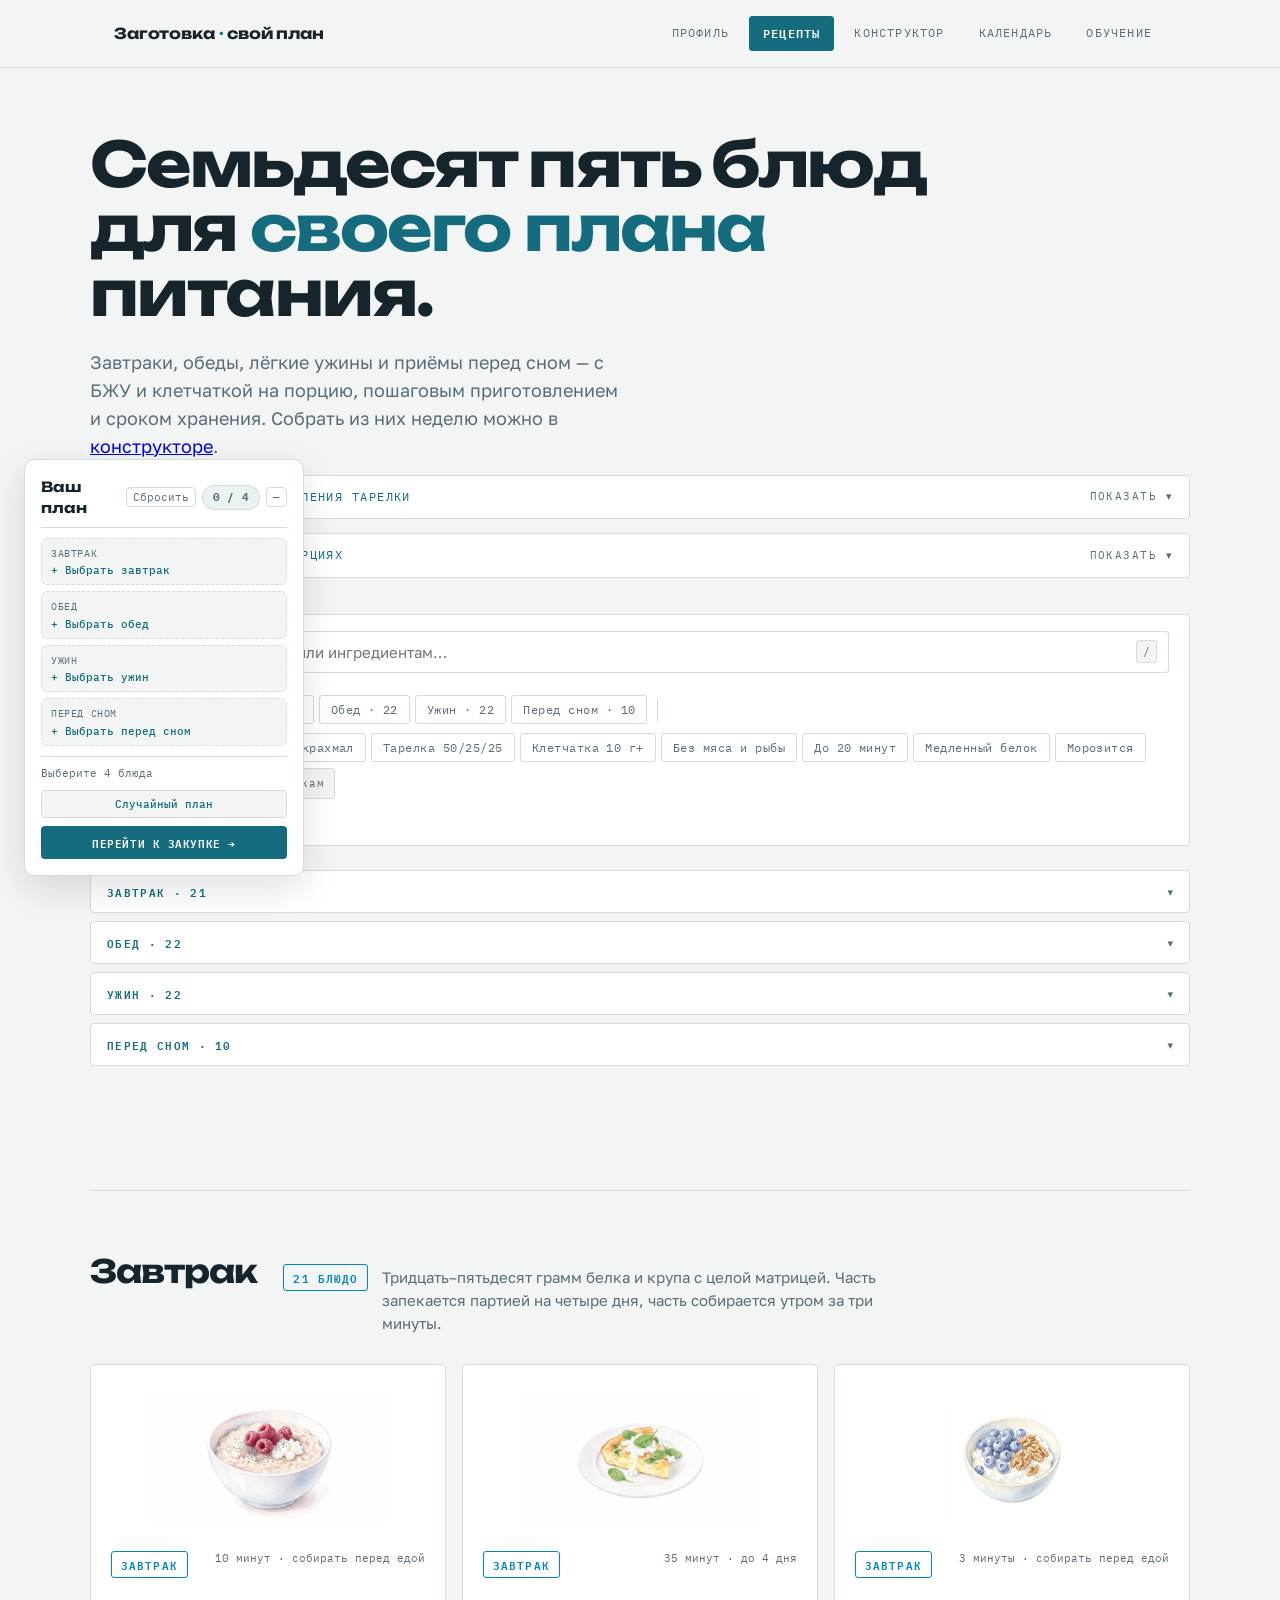
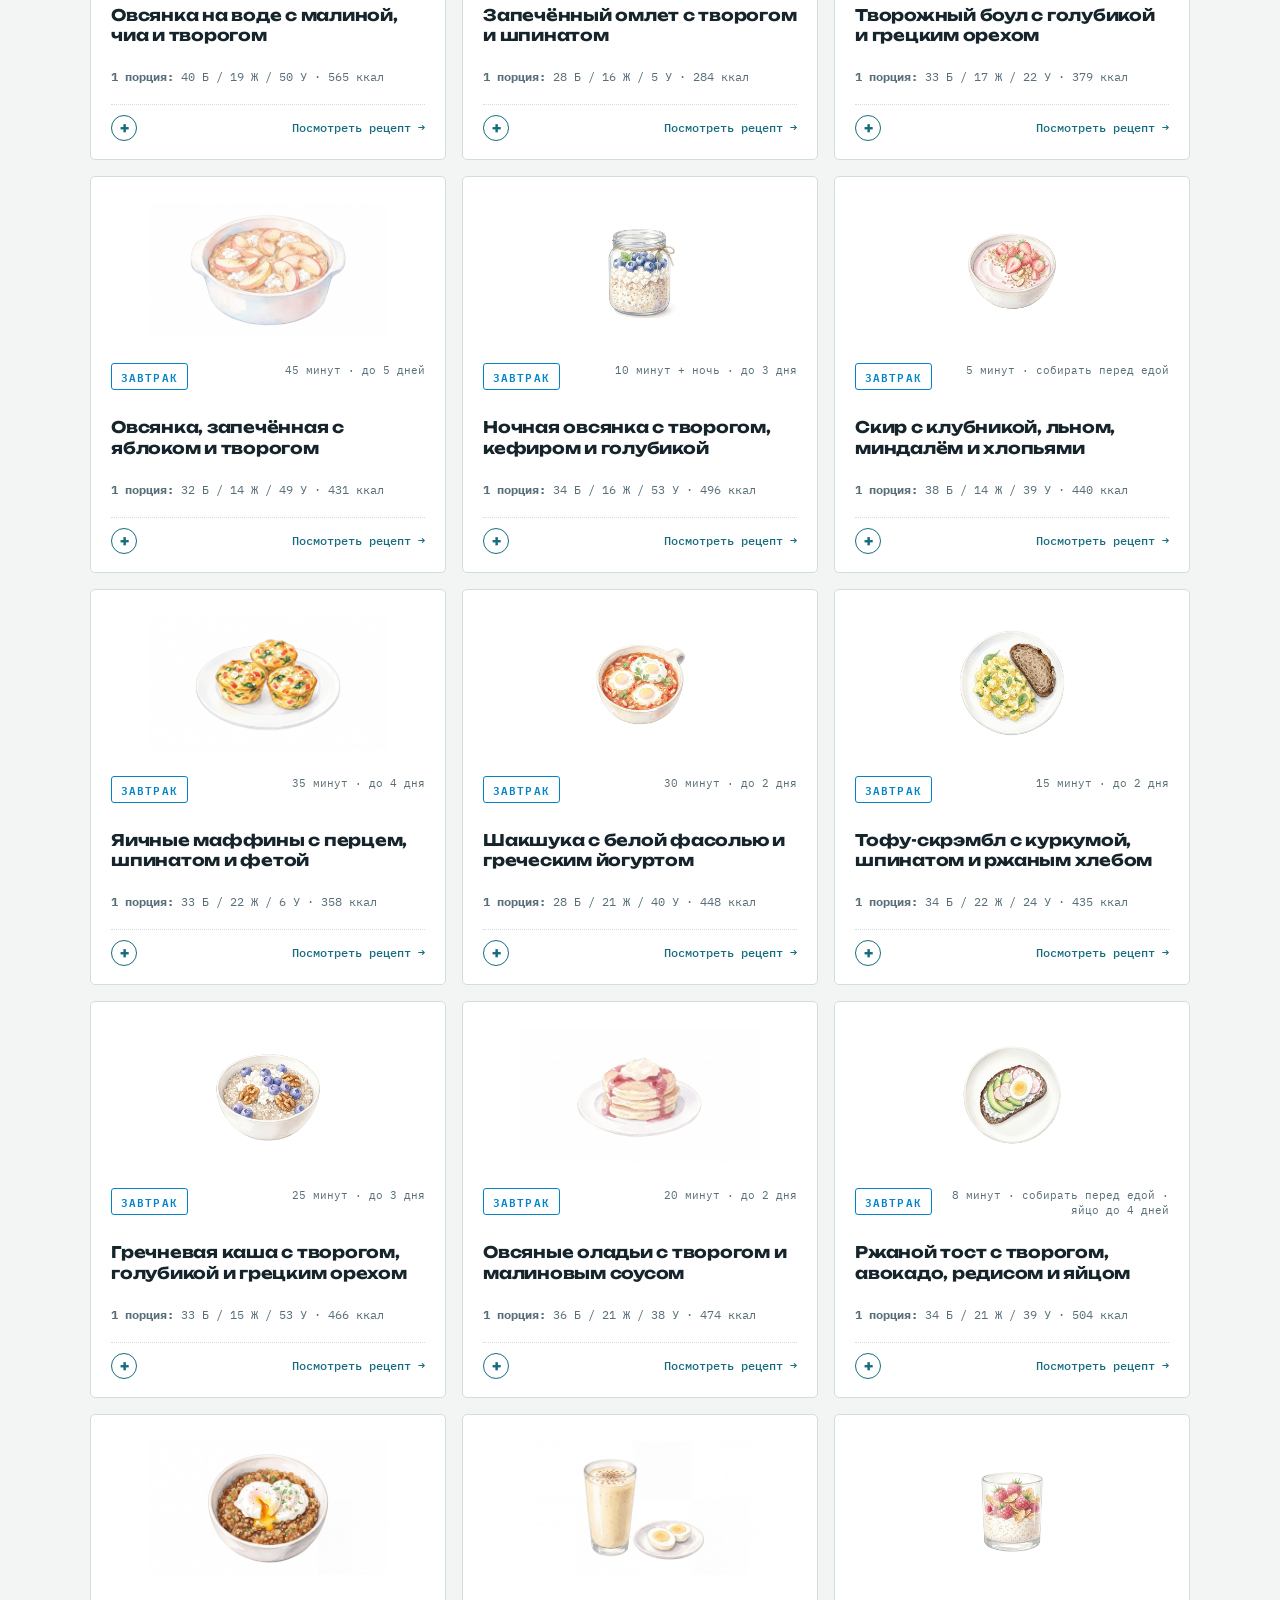
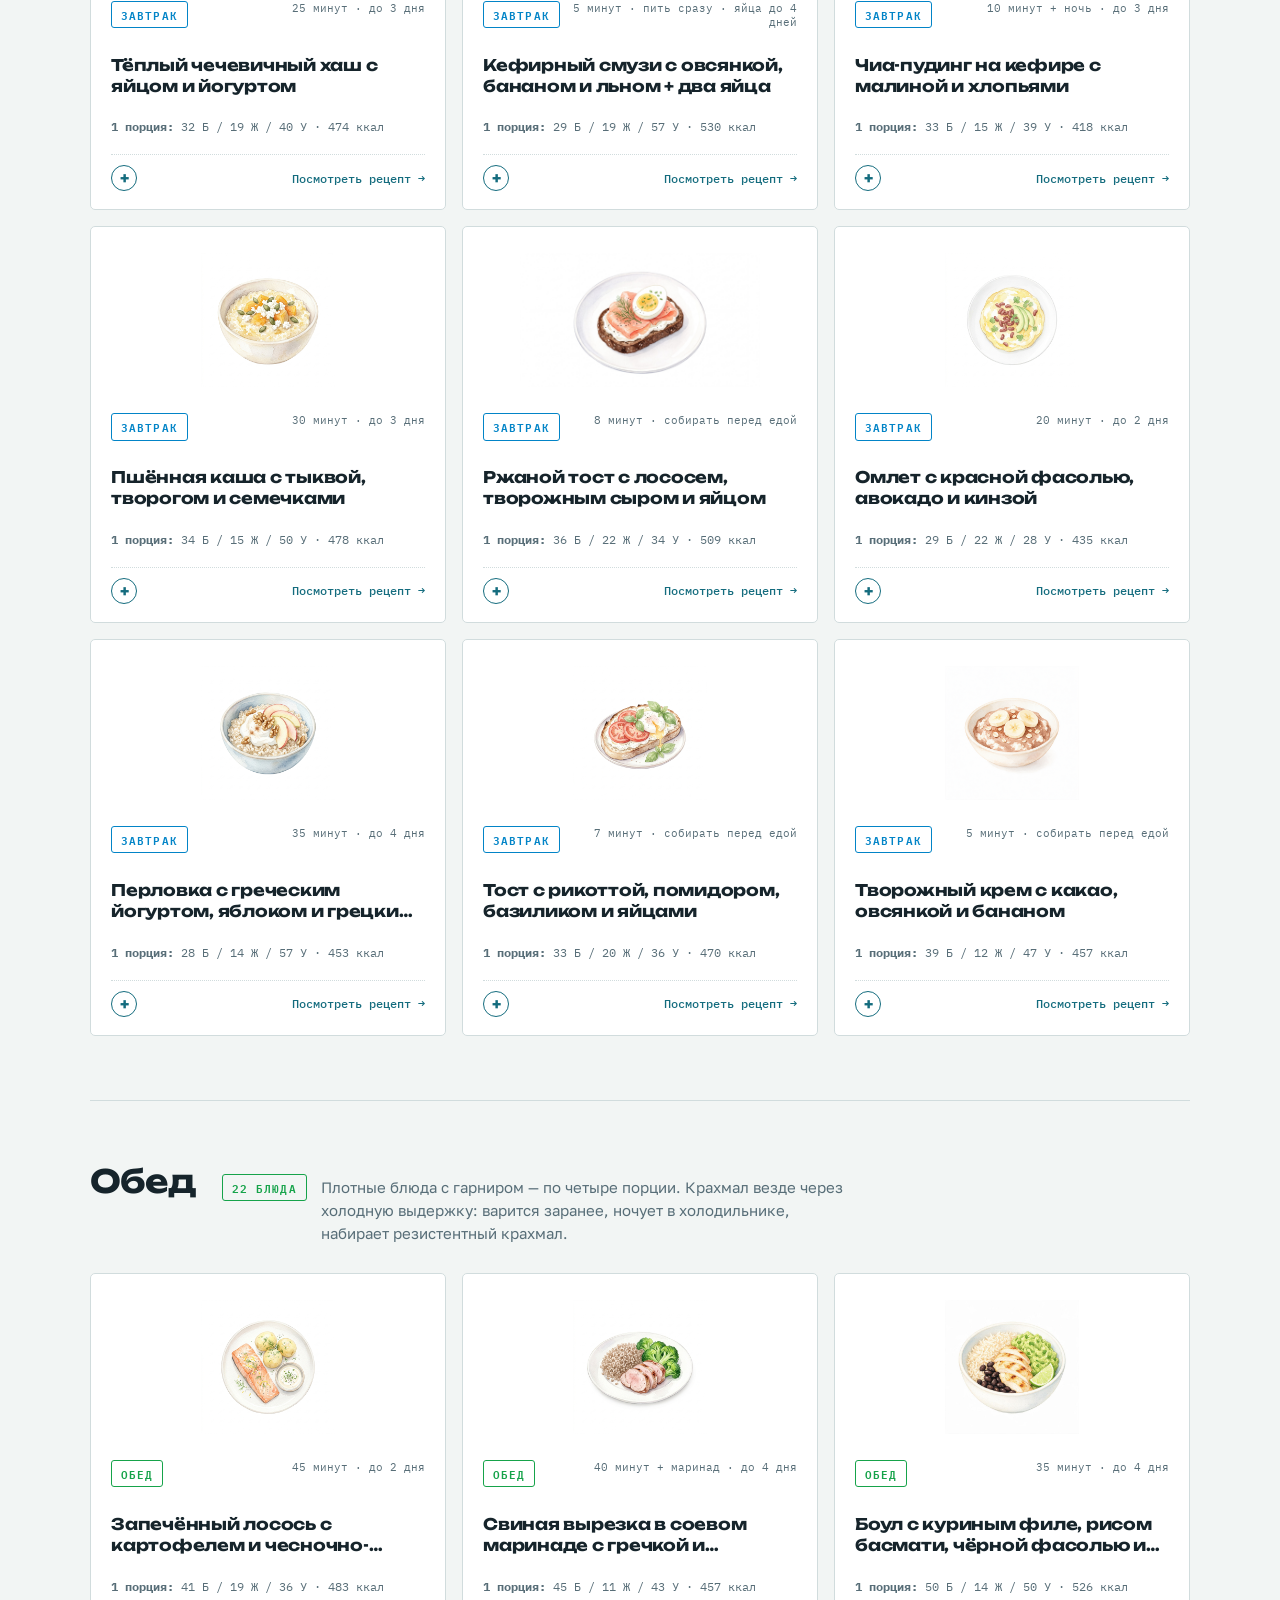
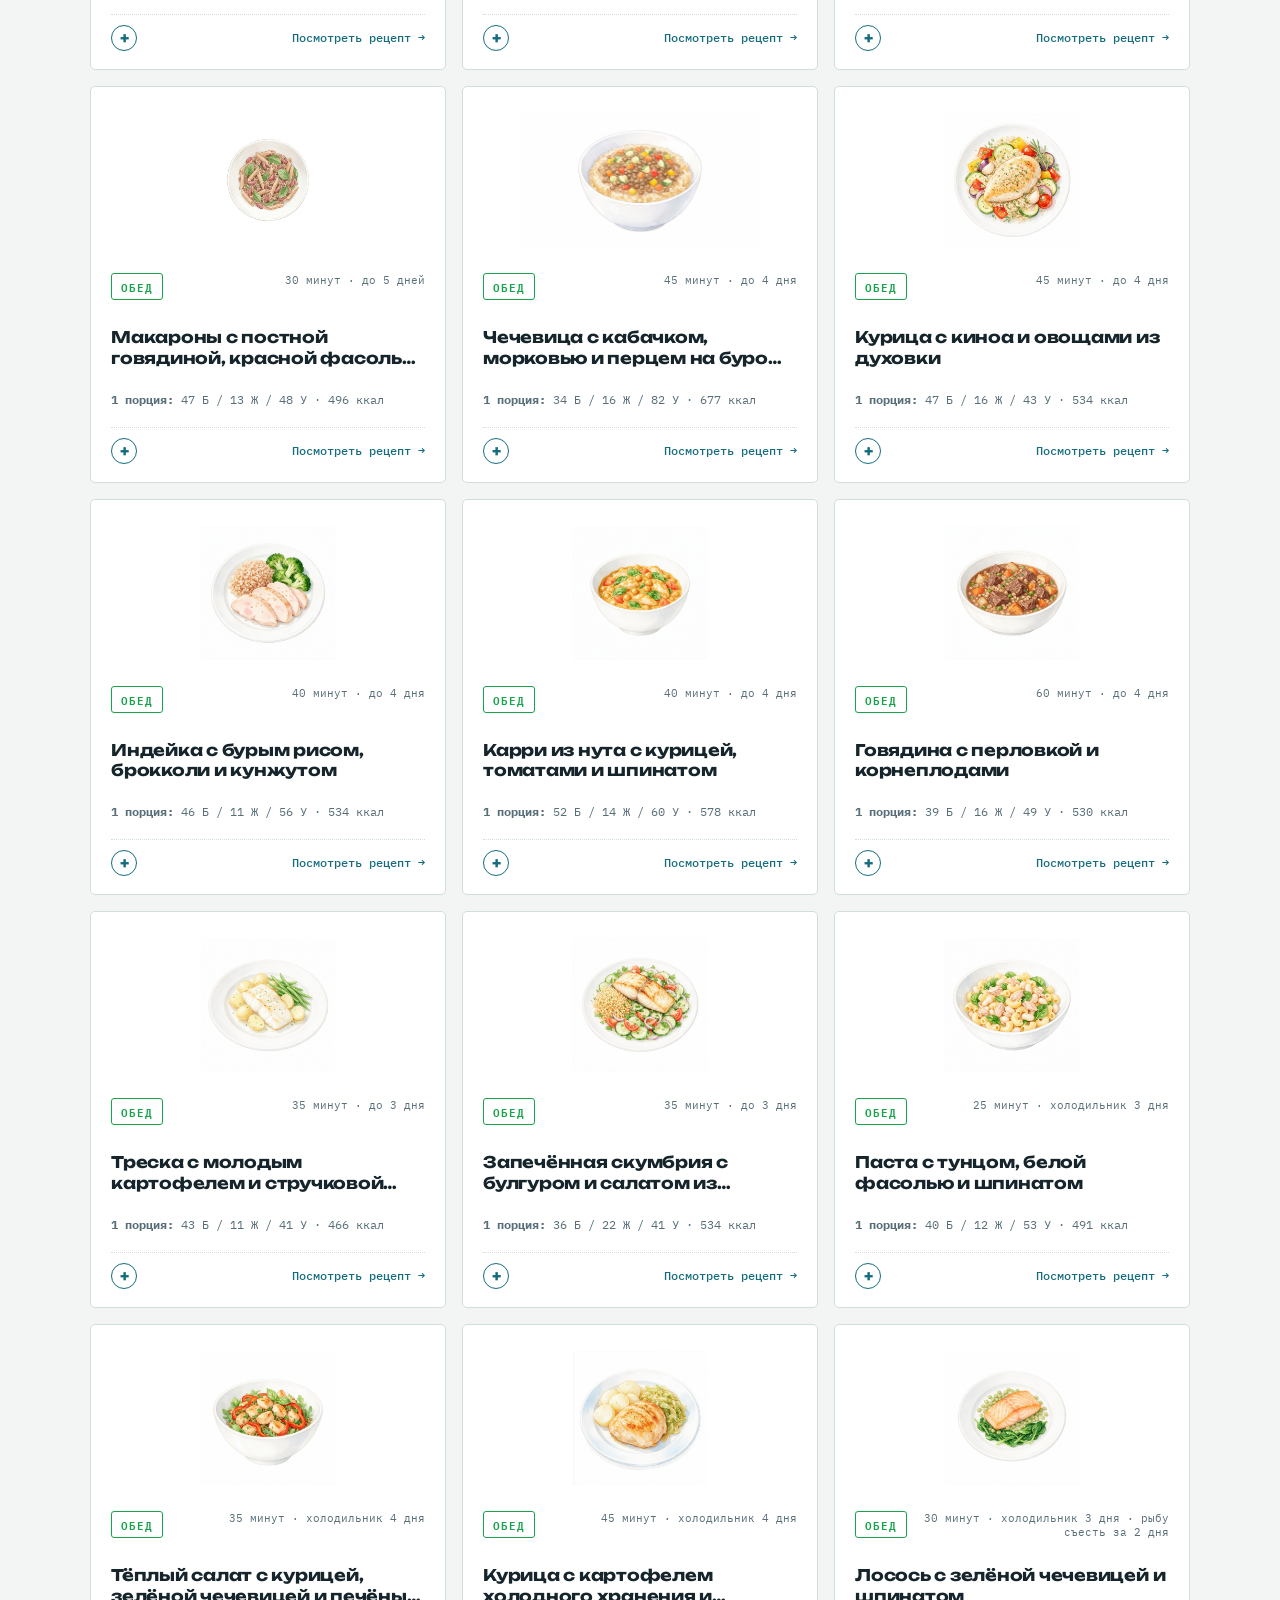
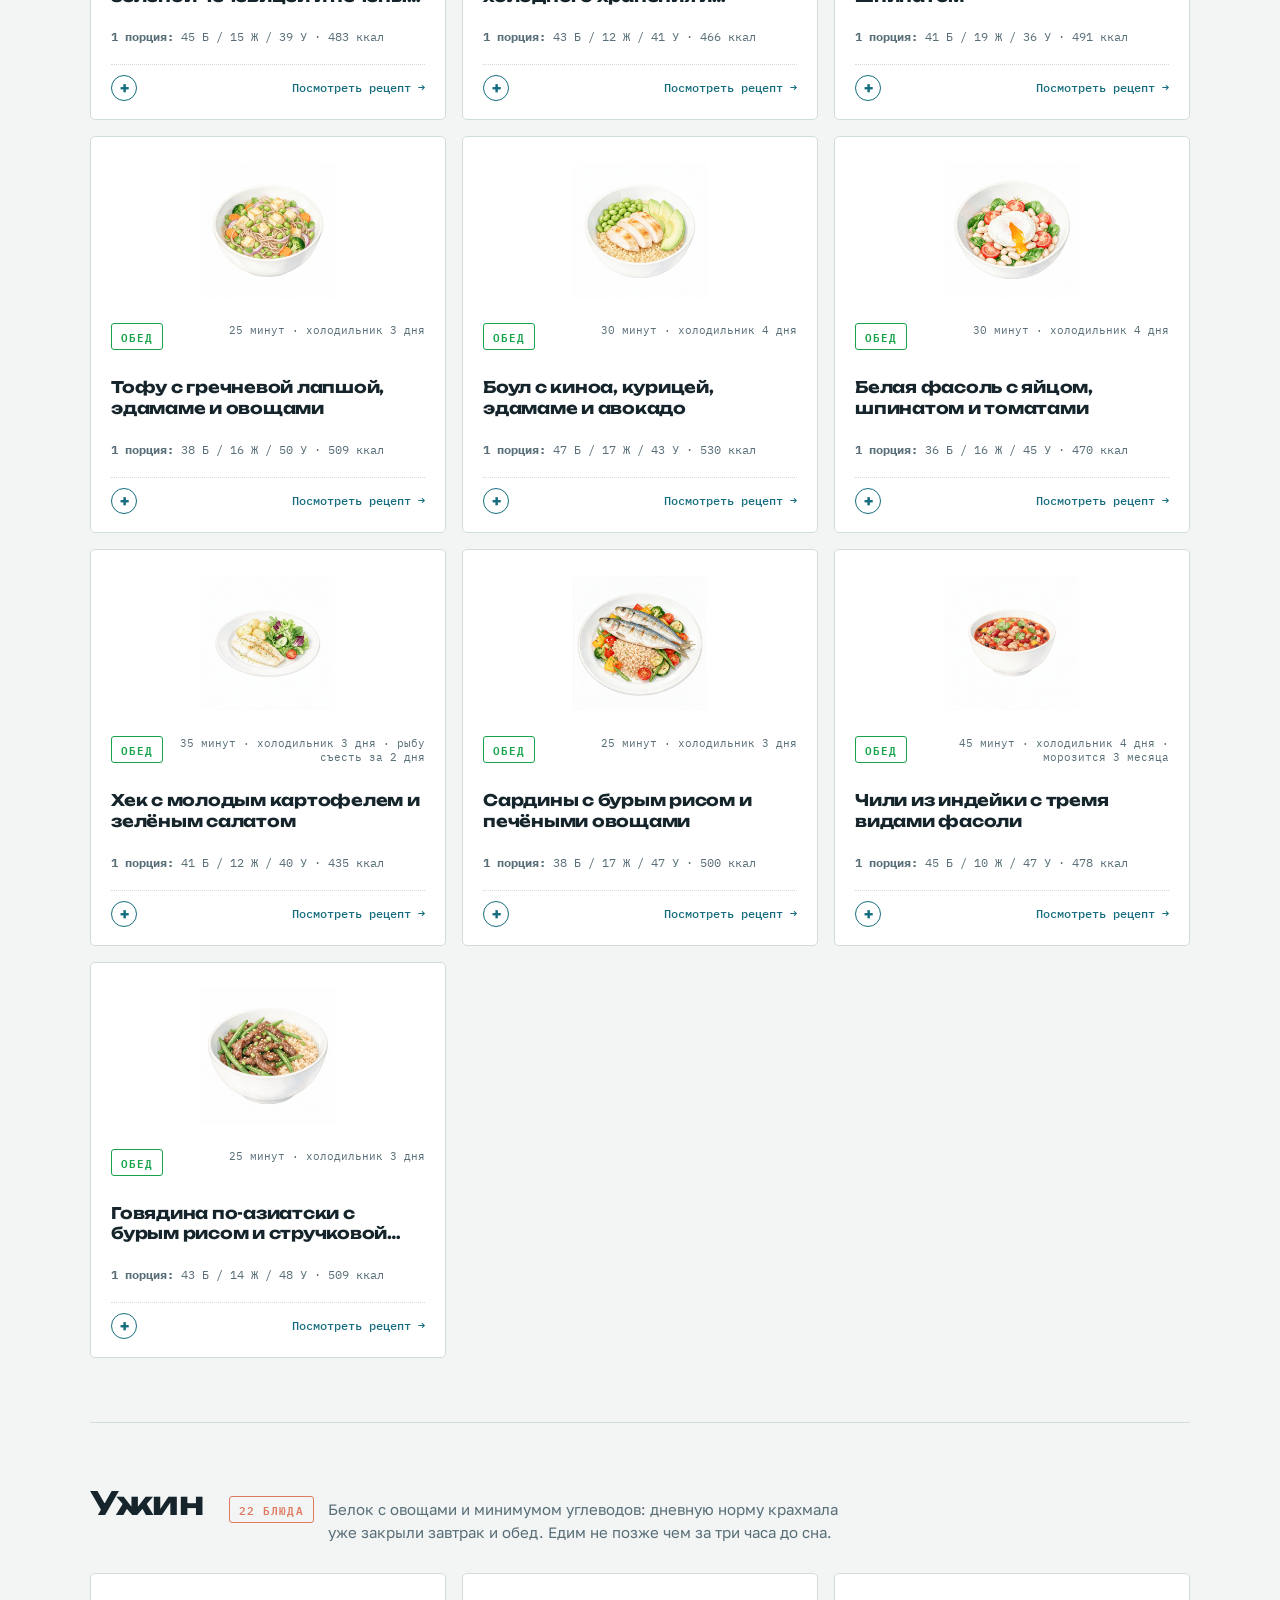
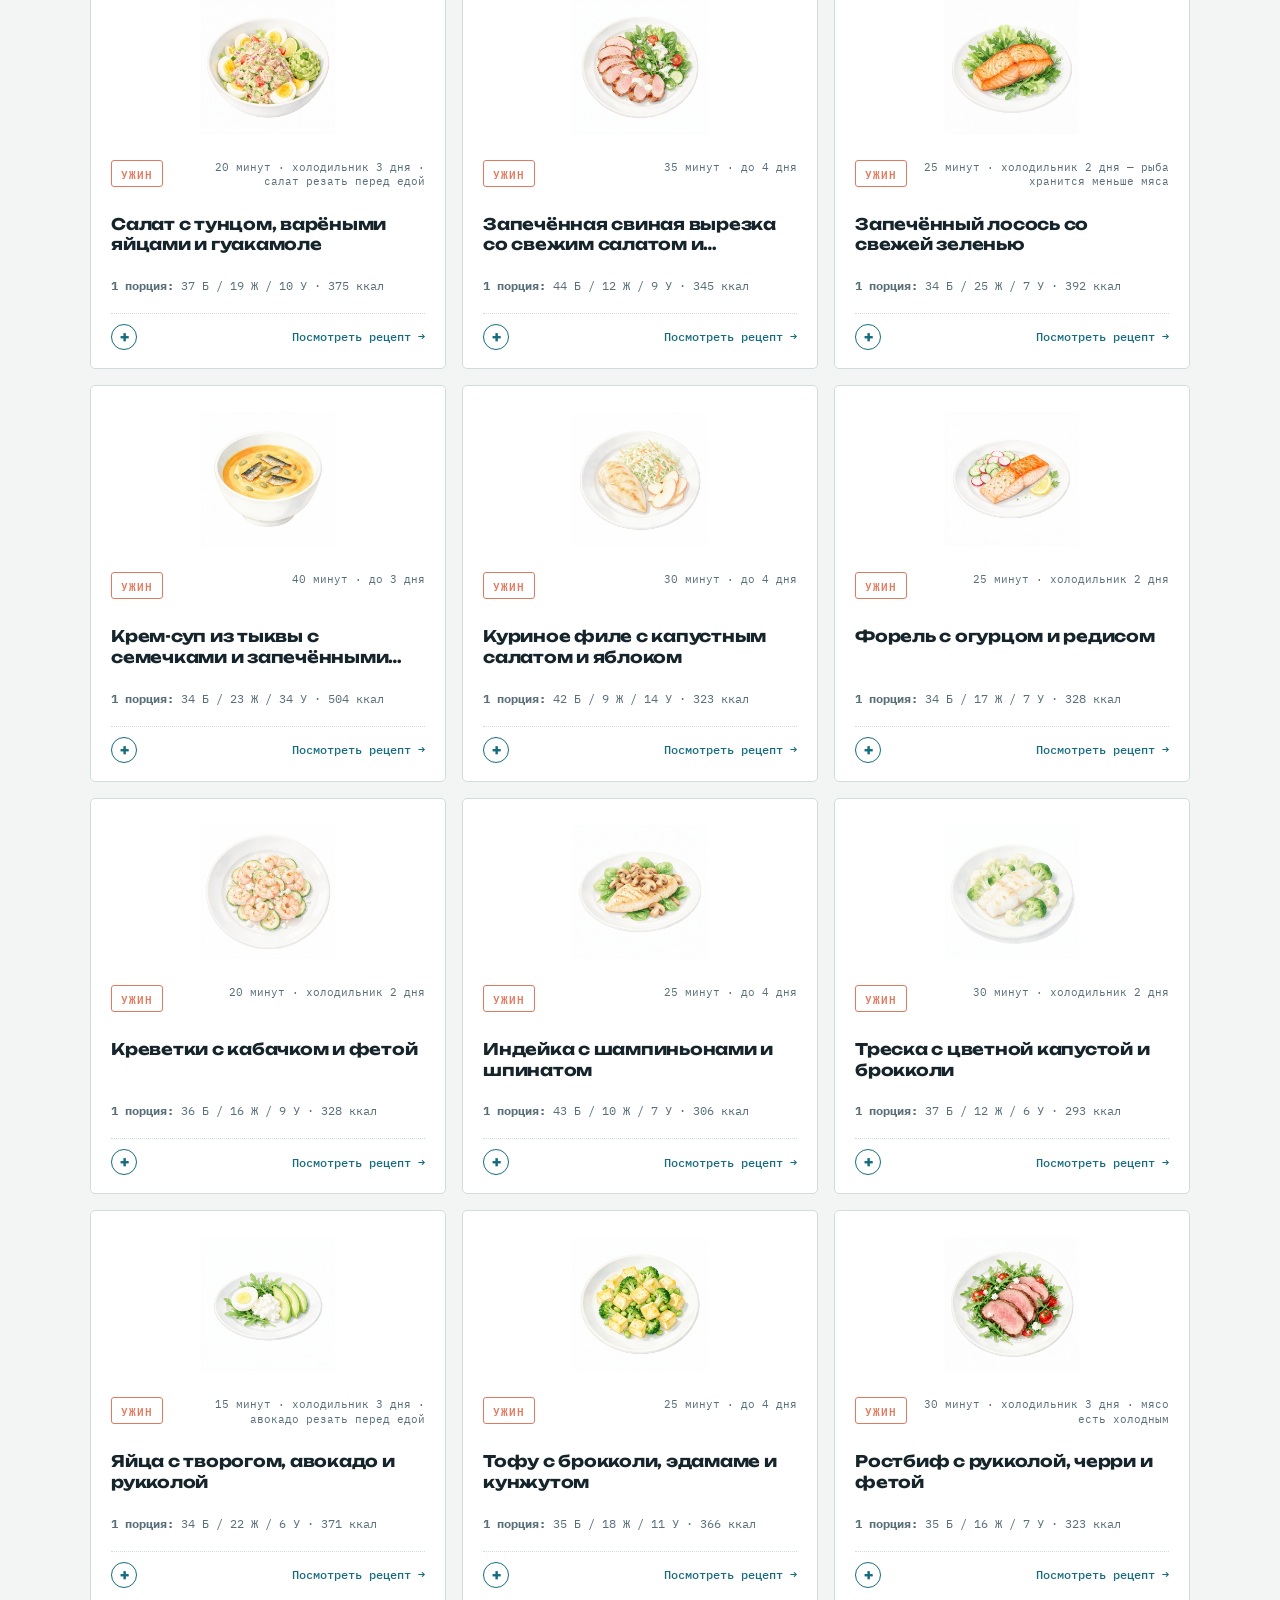
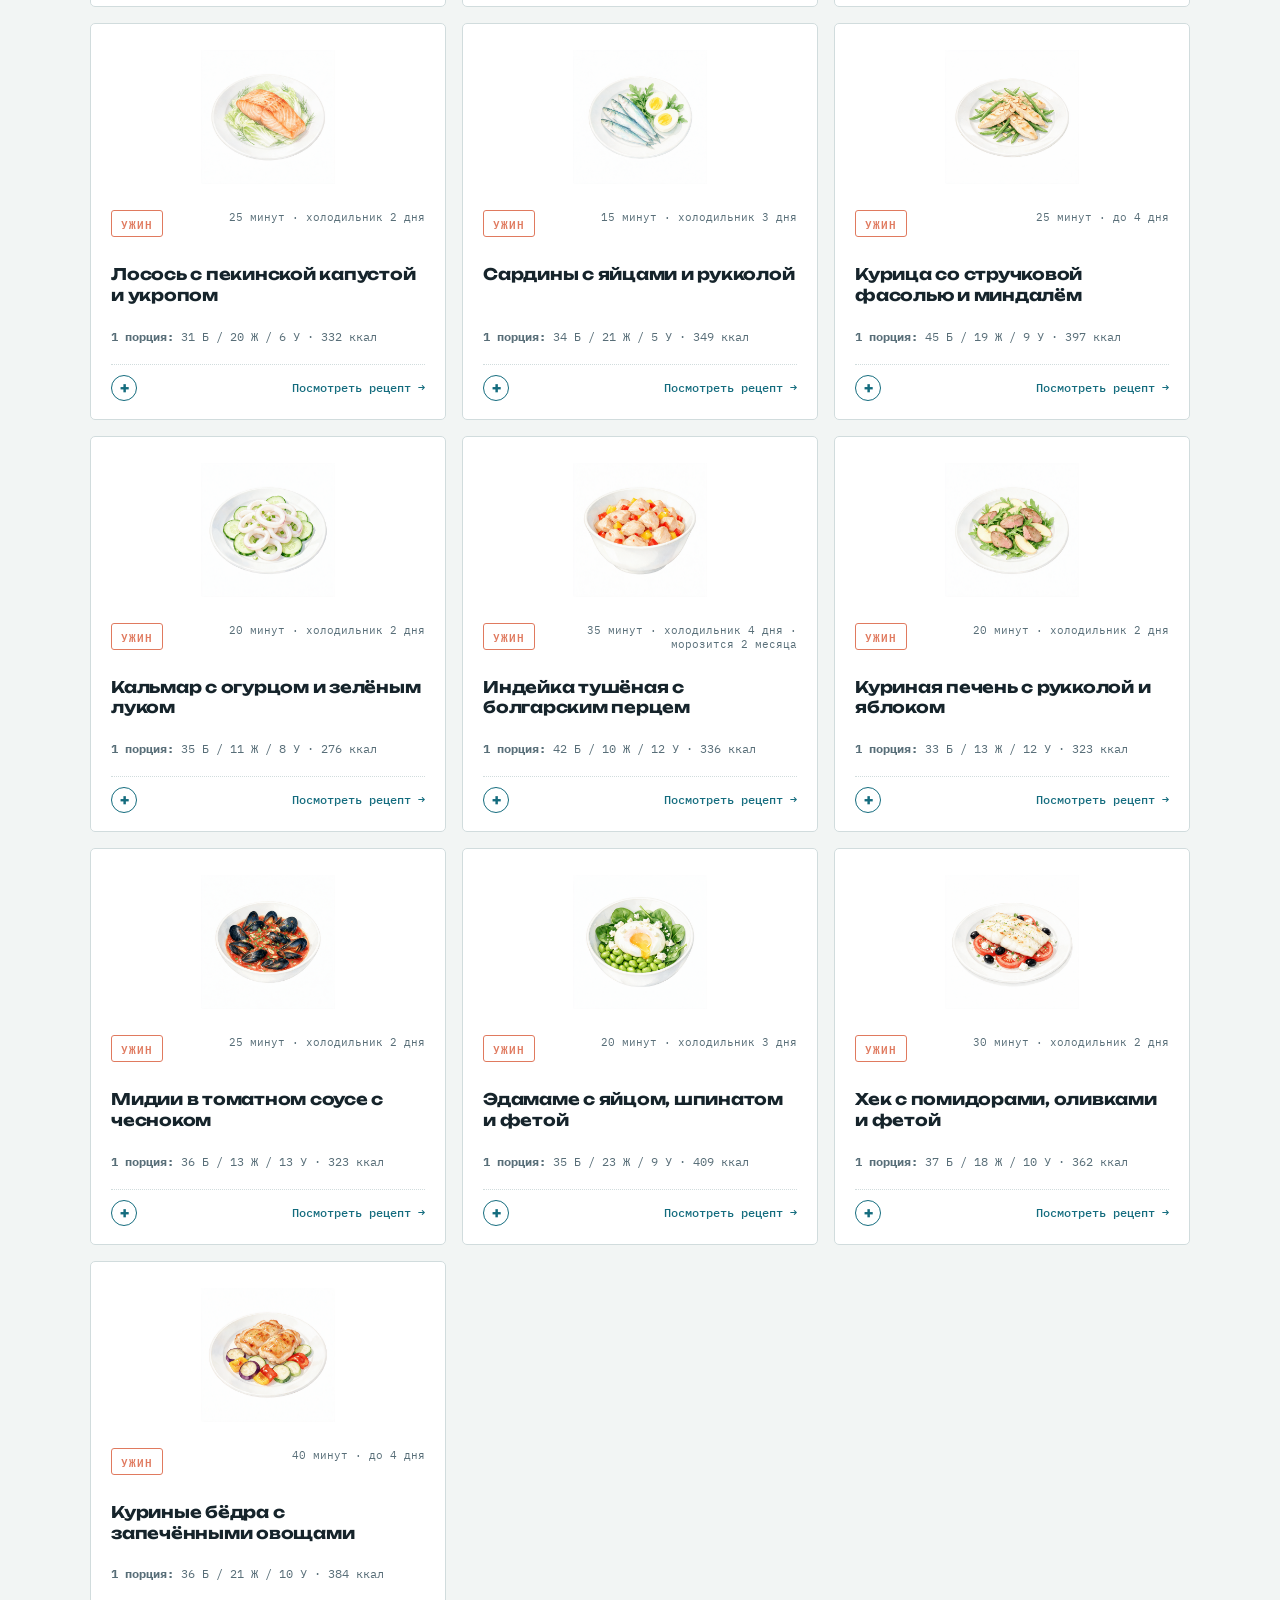
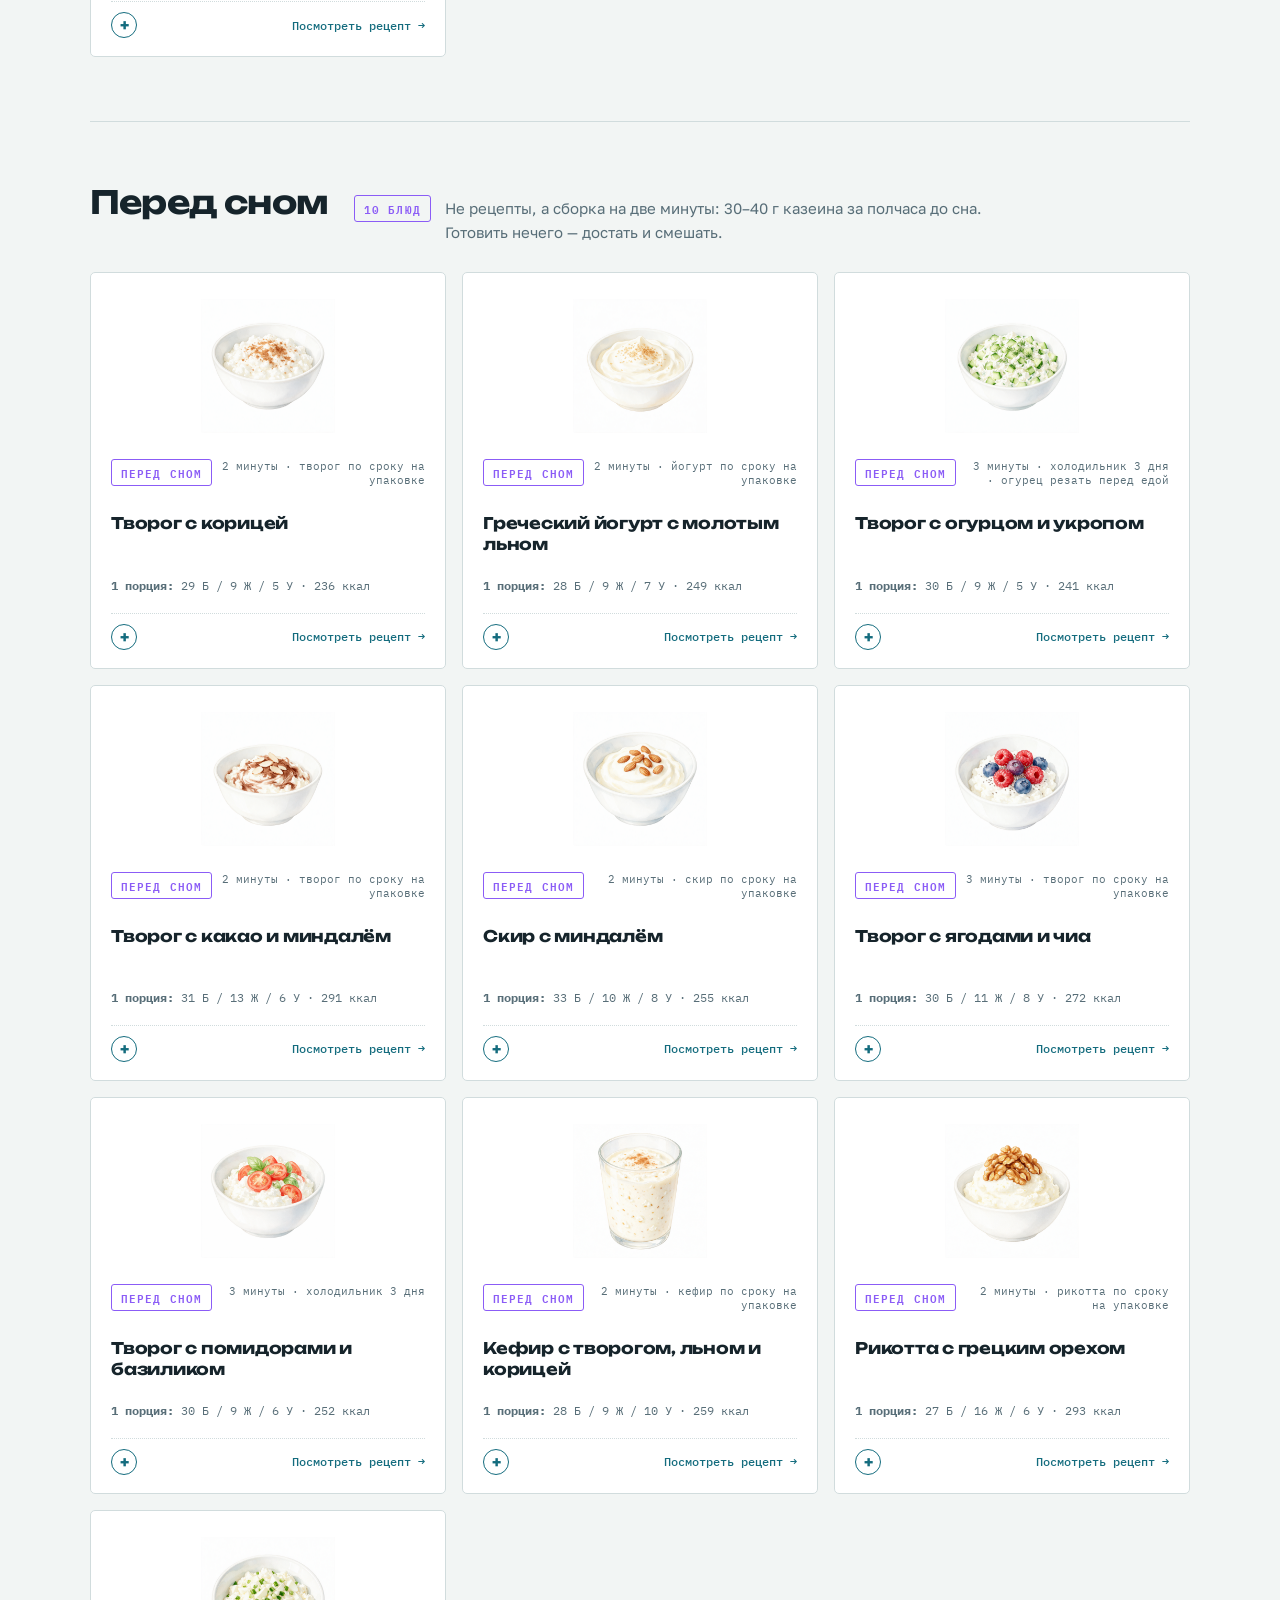
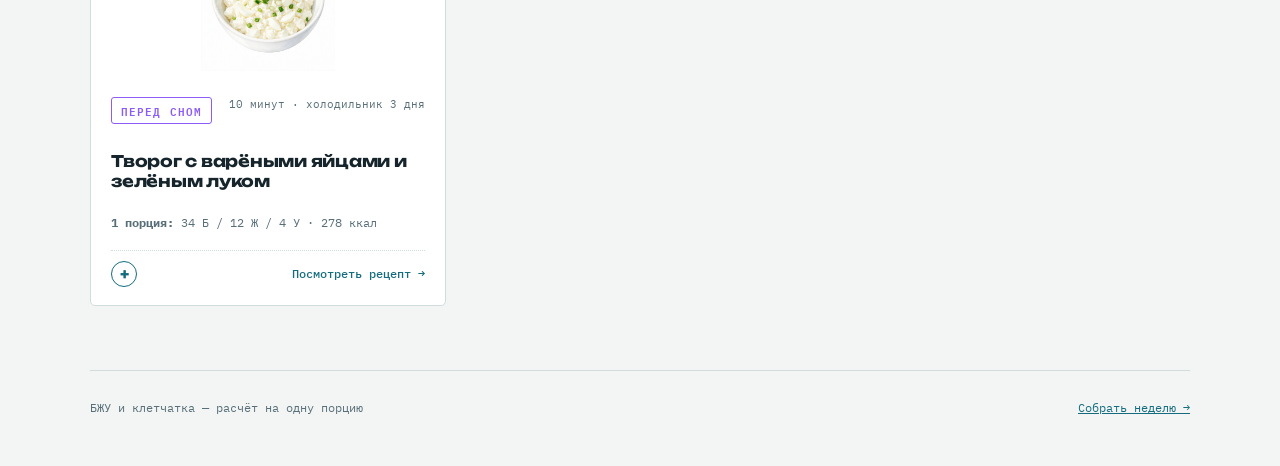
==== commit 6cfaf7d1: "2" ====
--- a/index.html
+++ b/index.html
@@ -133,6 +133,7 @@
       <a href="index.html" aria-current="page">Рецепты</a>
       <a href="plan.html">Конструктор</a>
       <a href="calendar.html">Календарь</a>
+      <a href="education.html">Обучение</a>
     </nav>
   </div>
 </header>
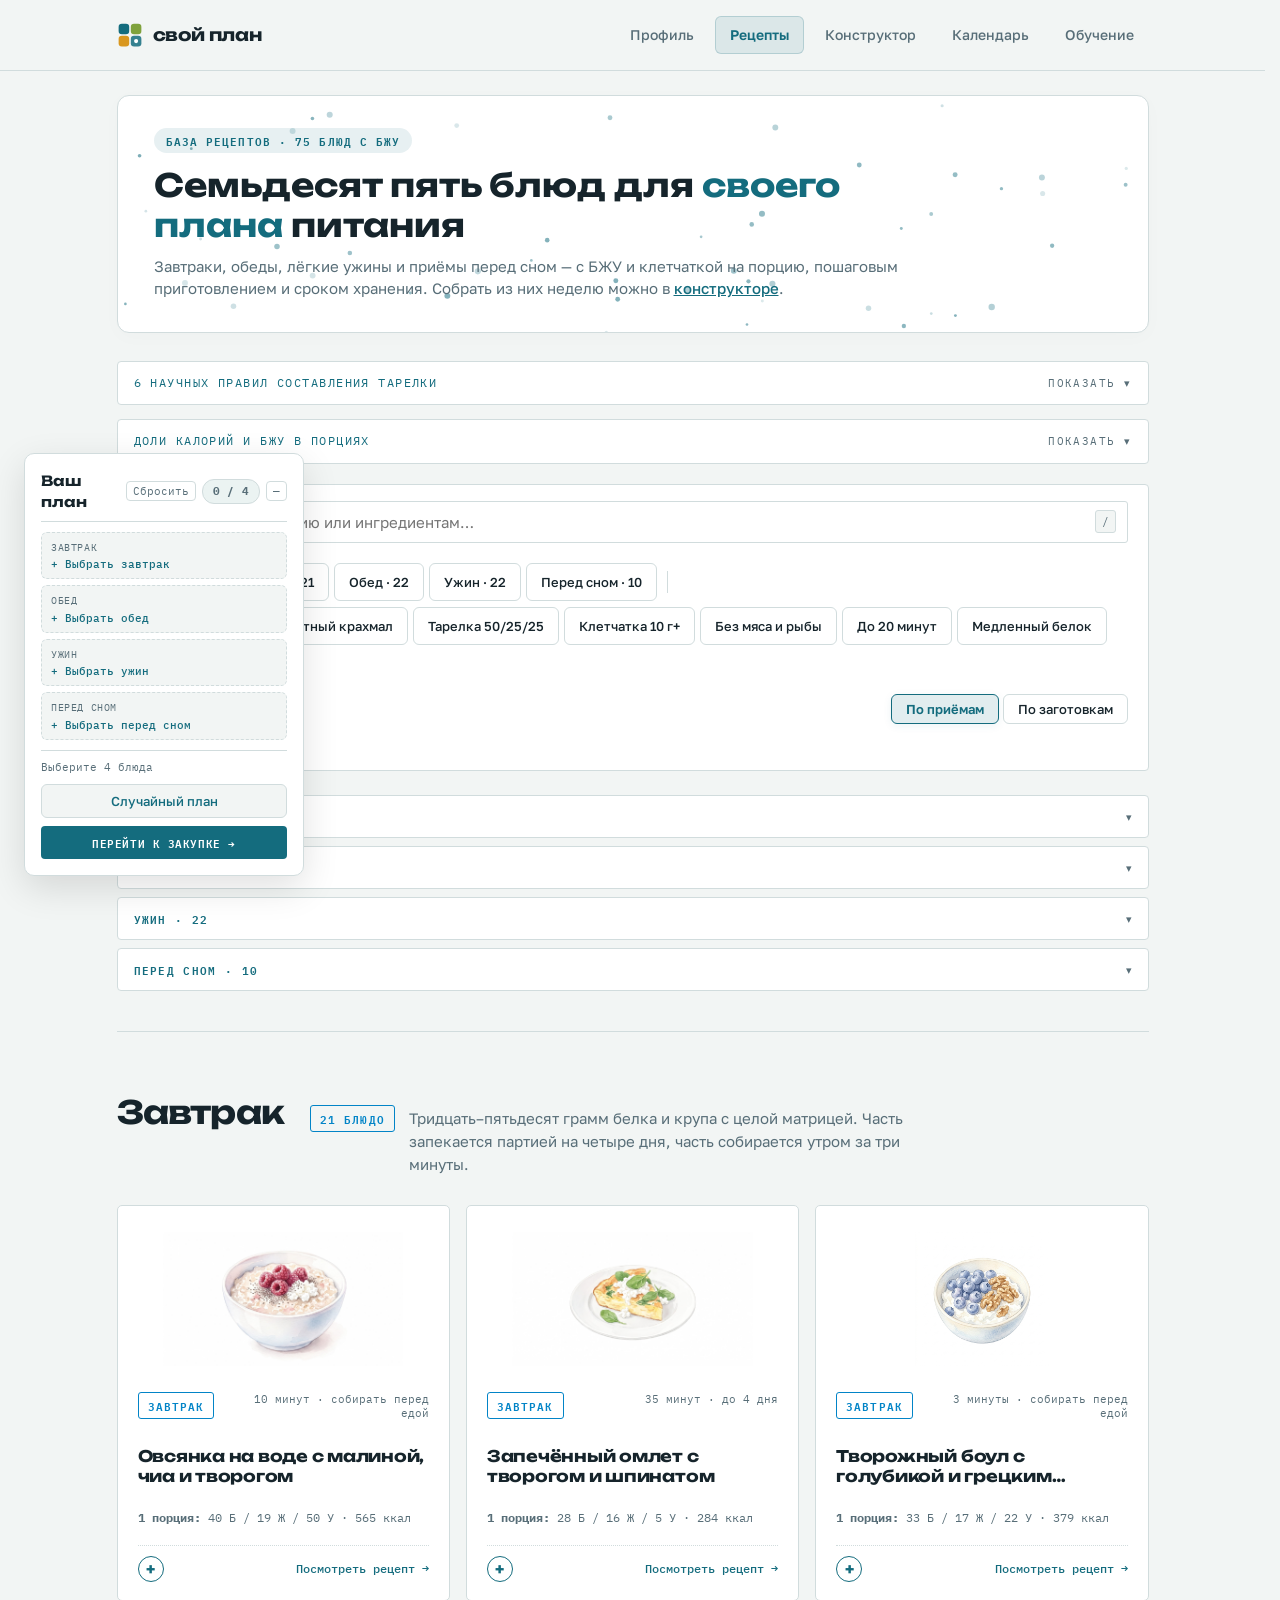
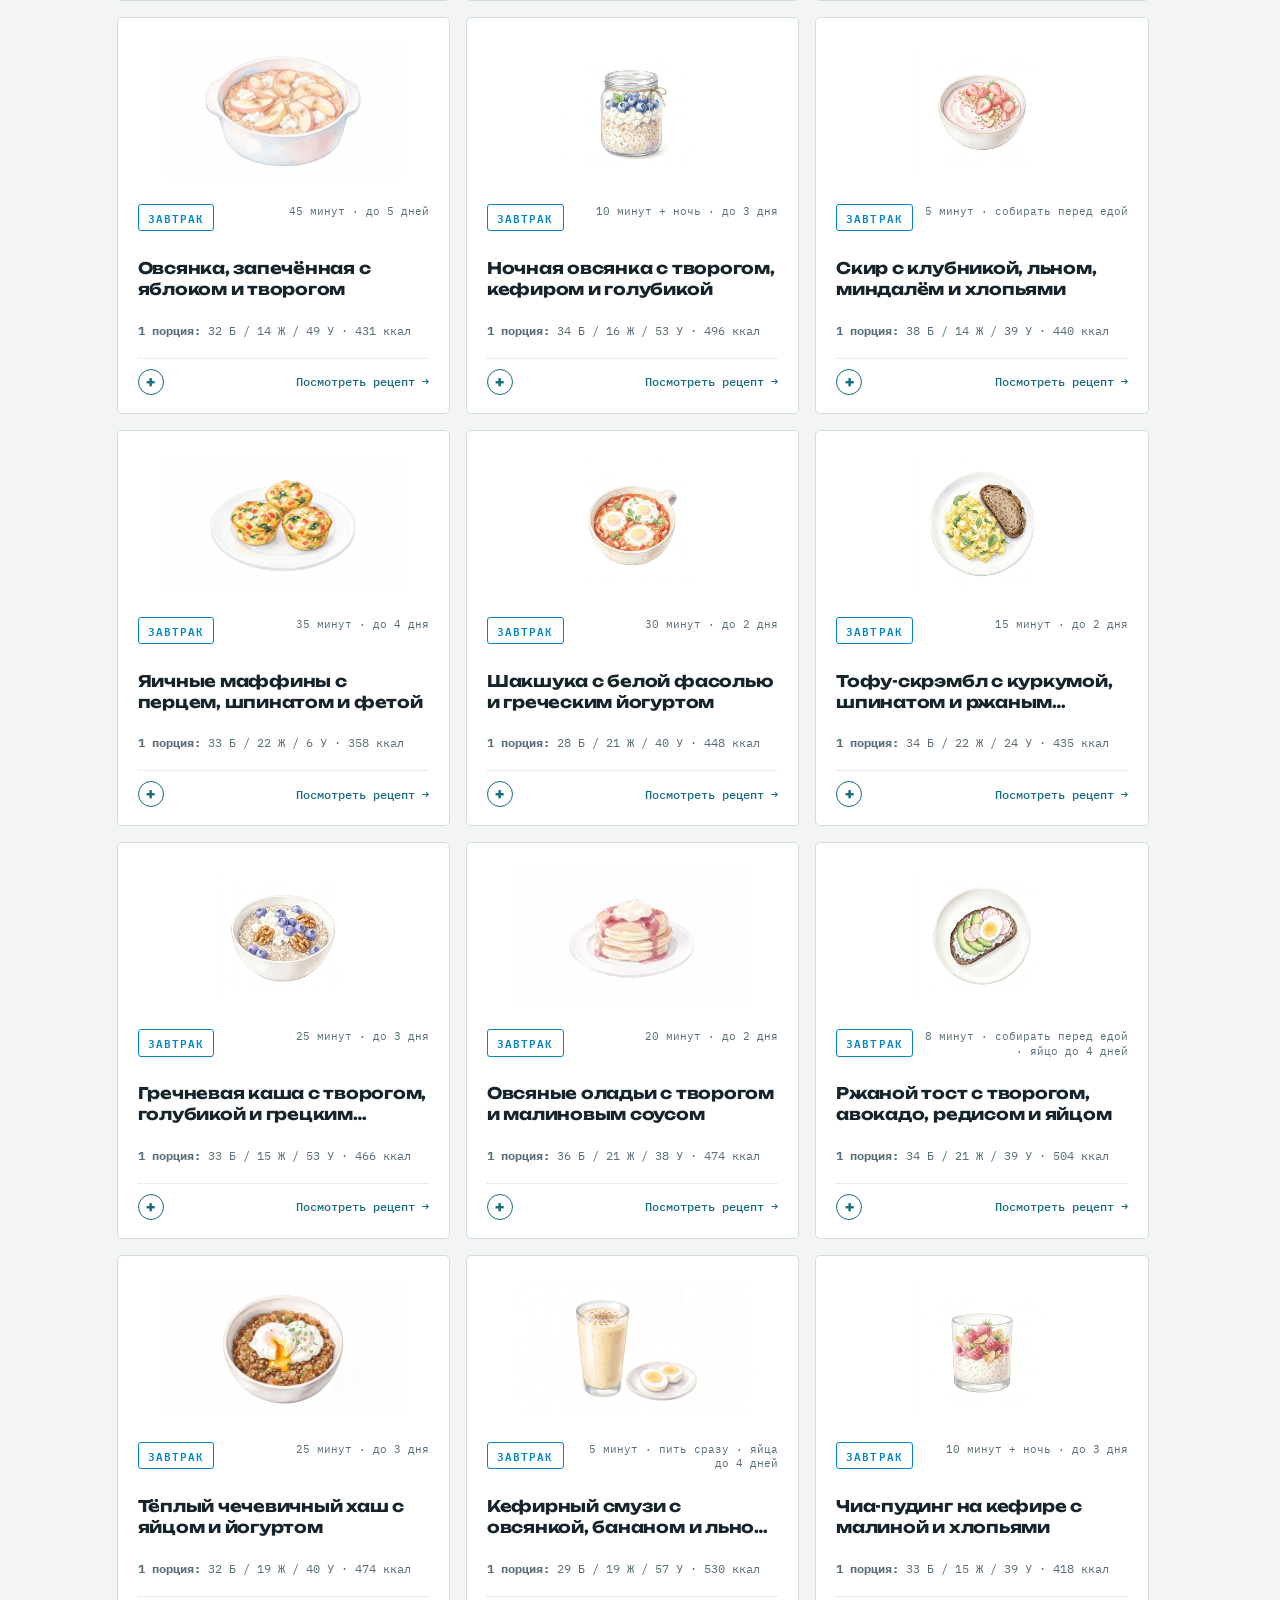
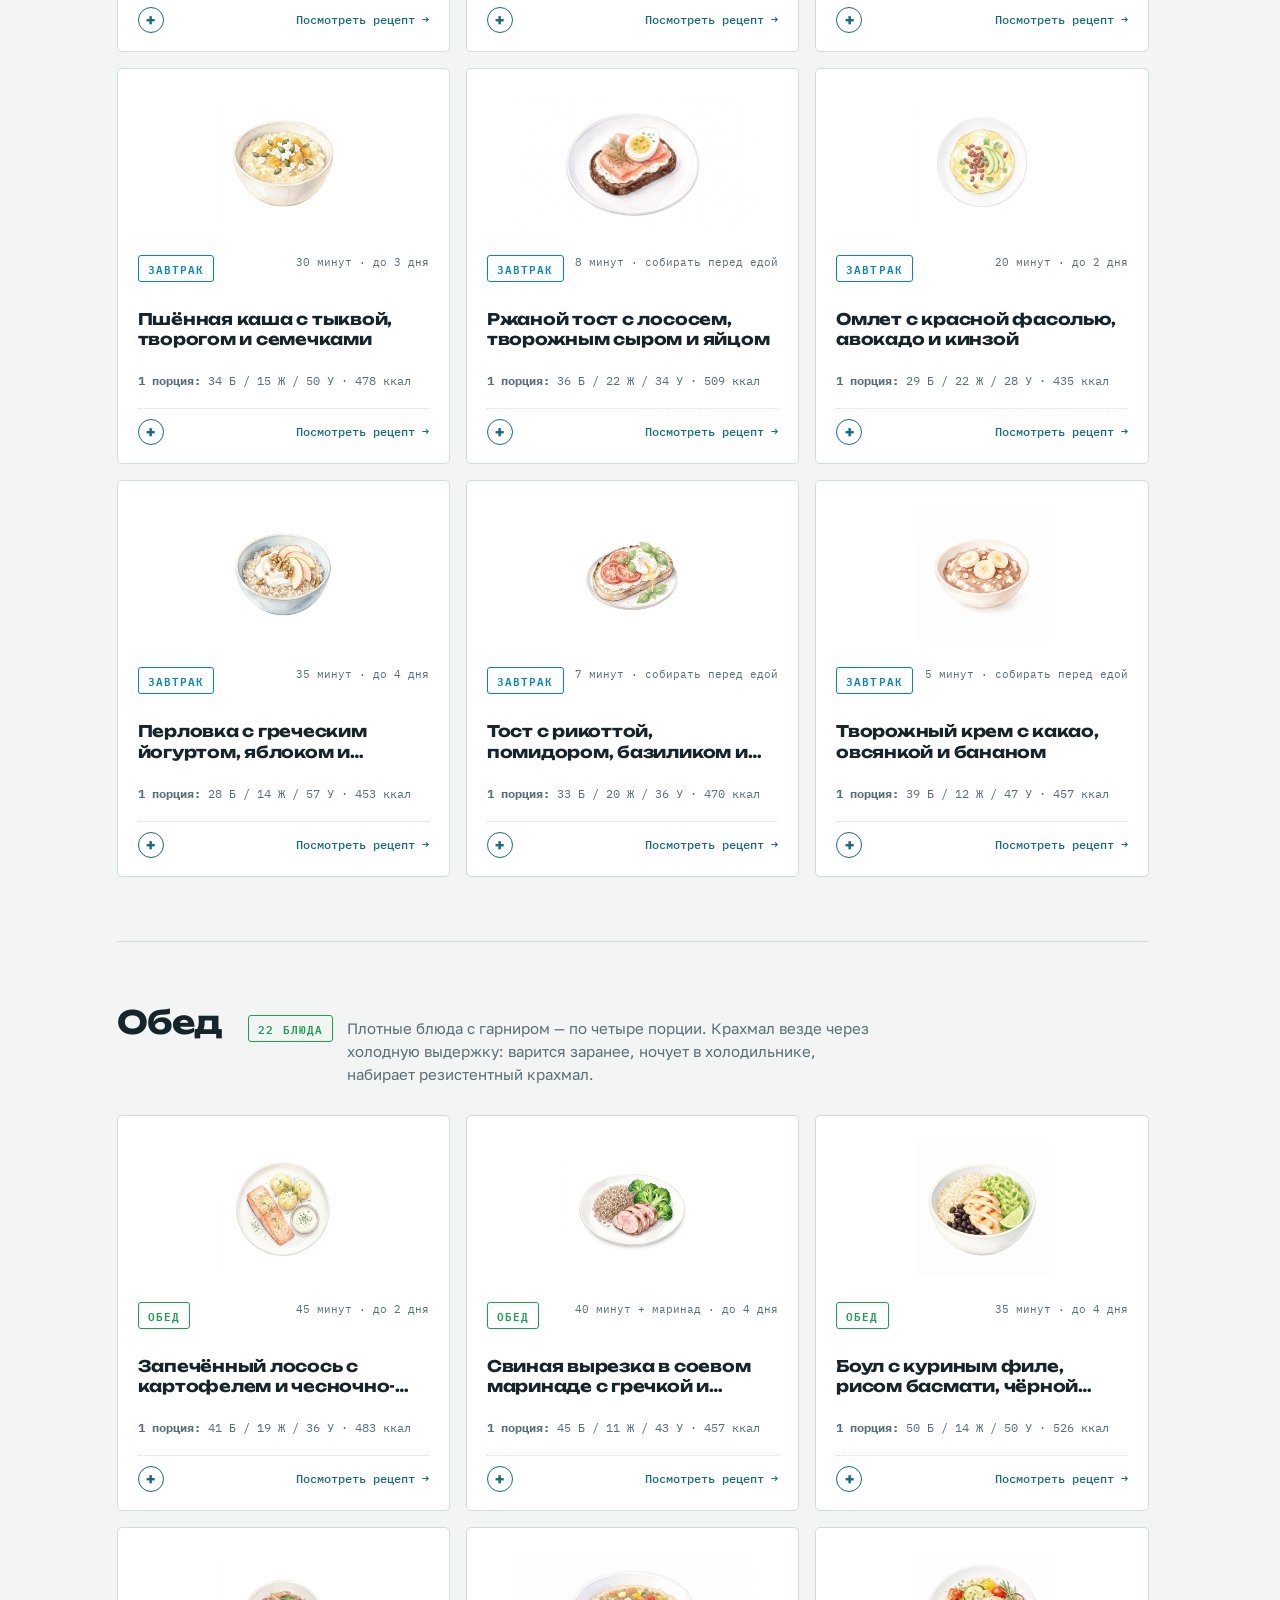
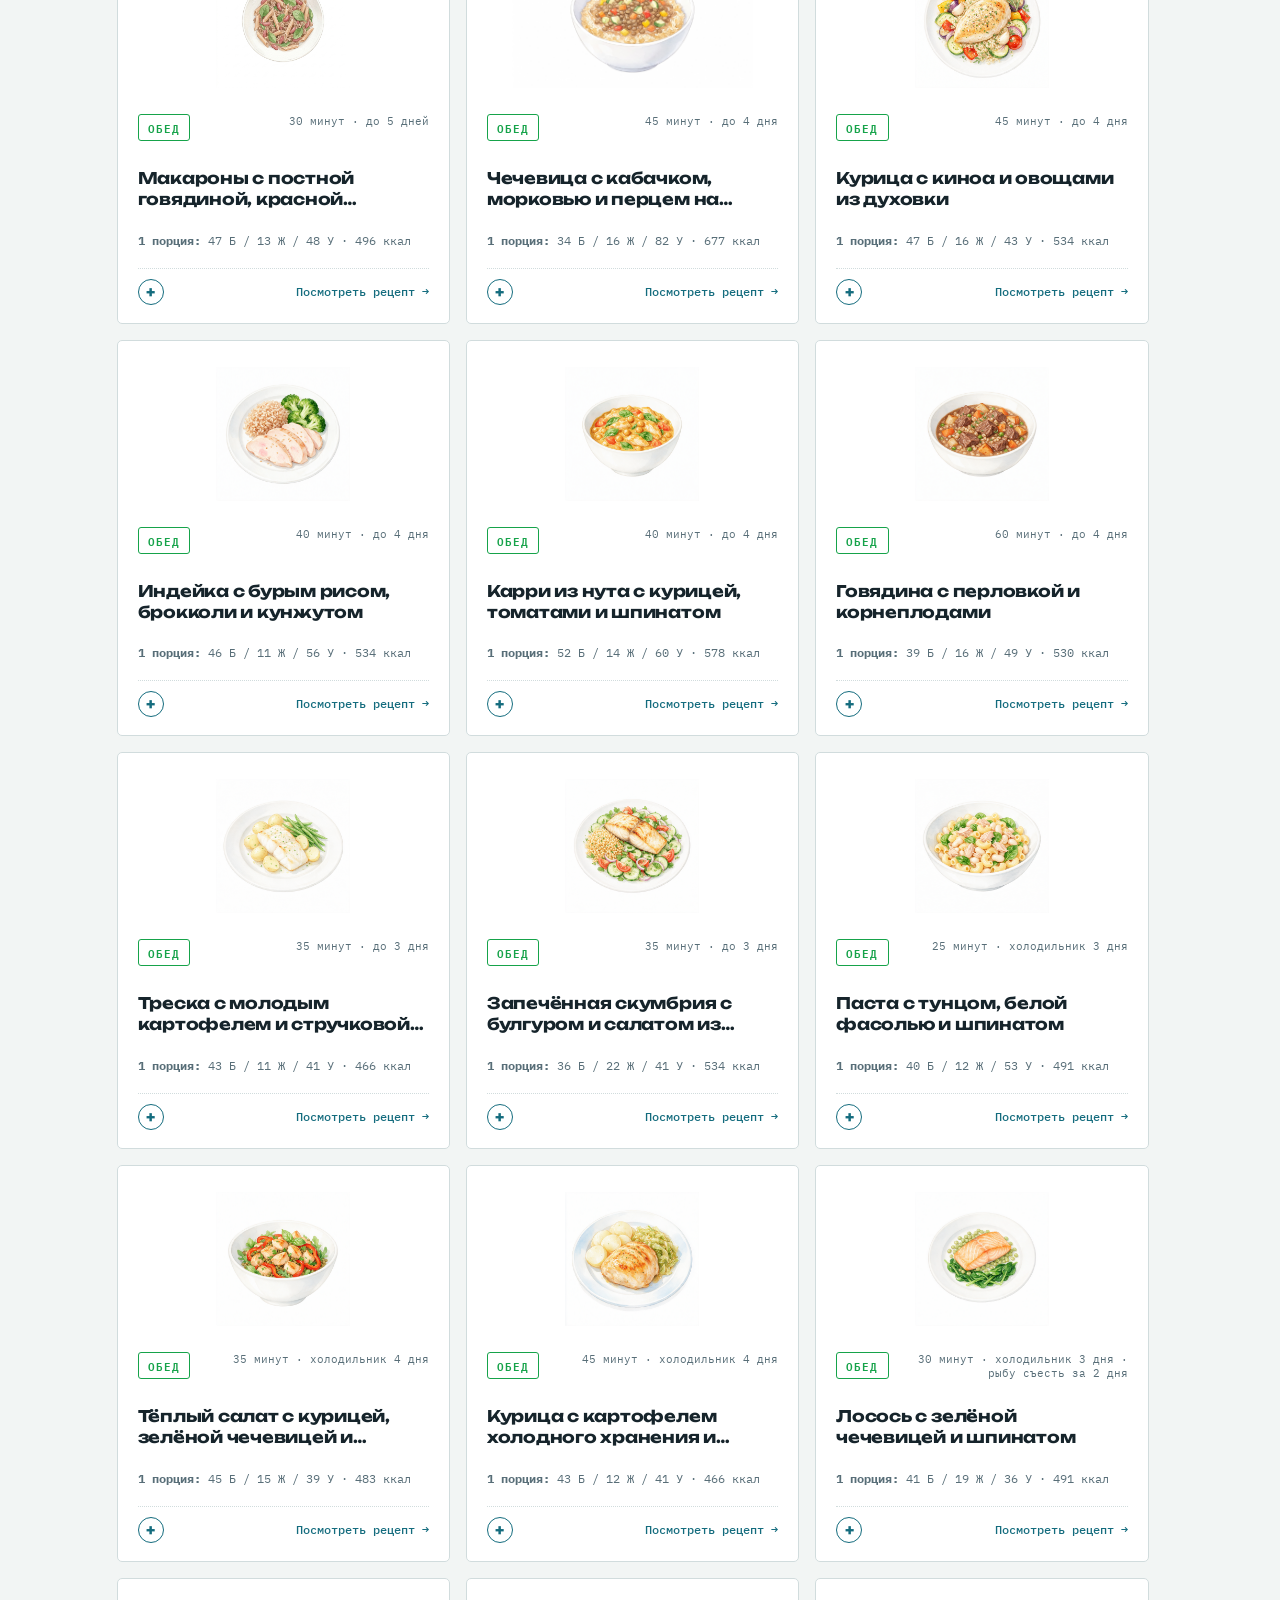
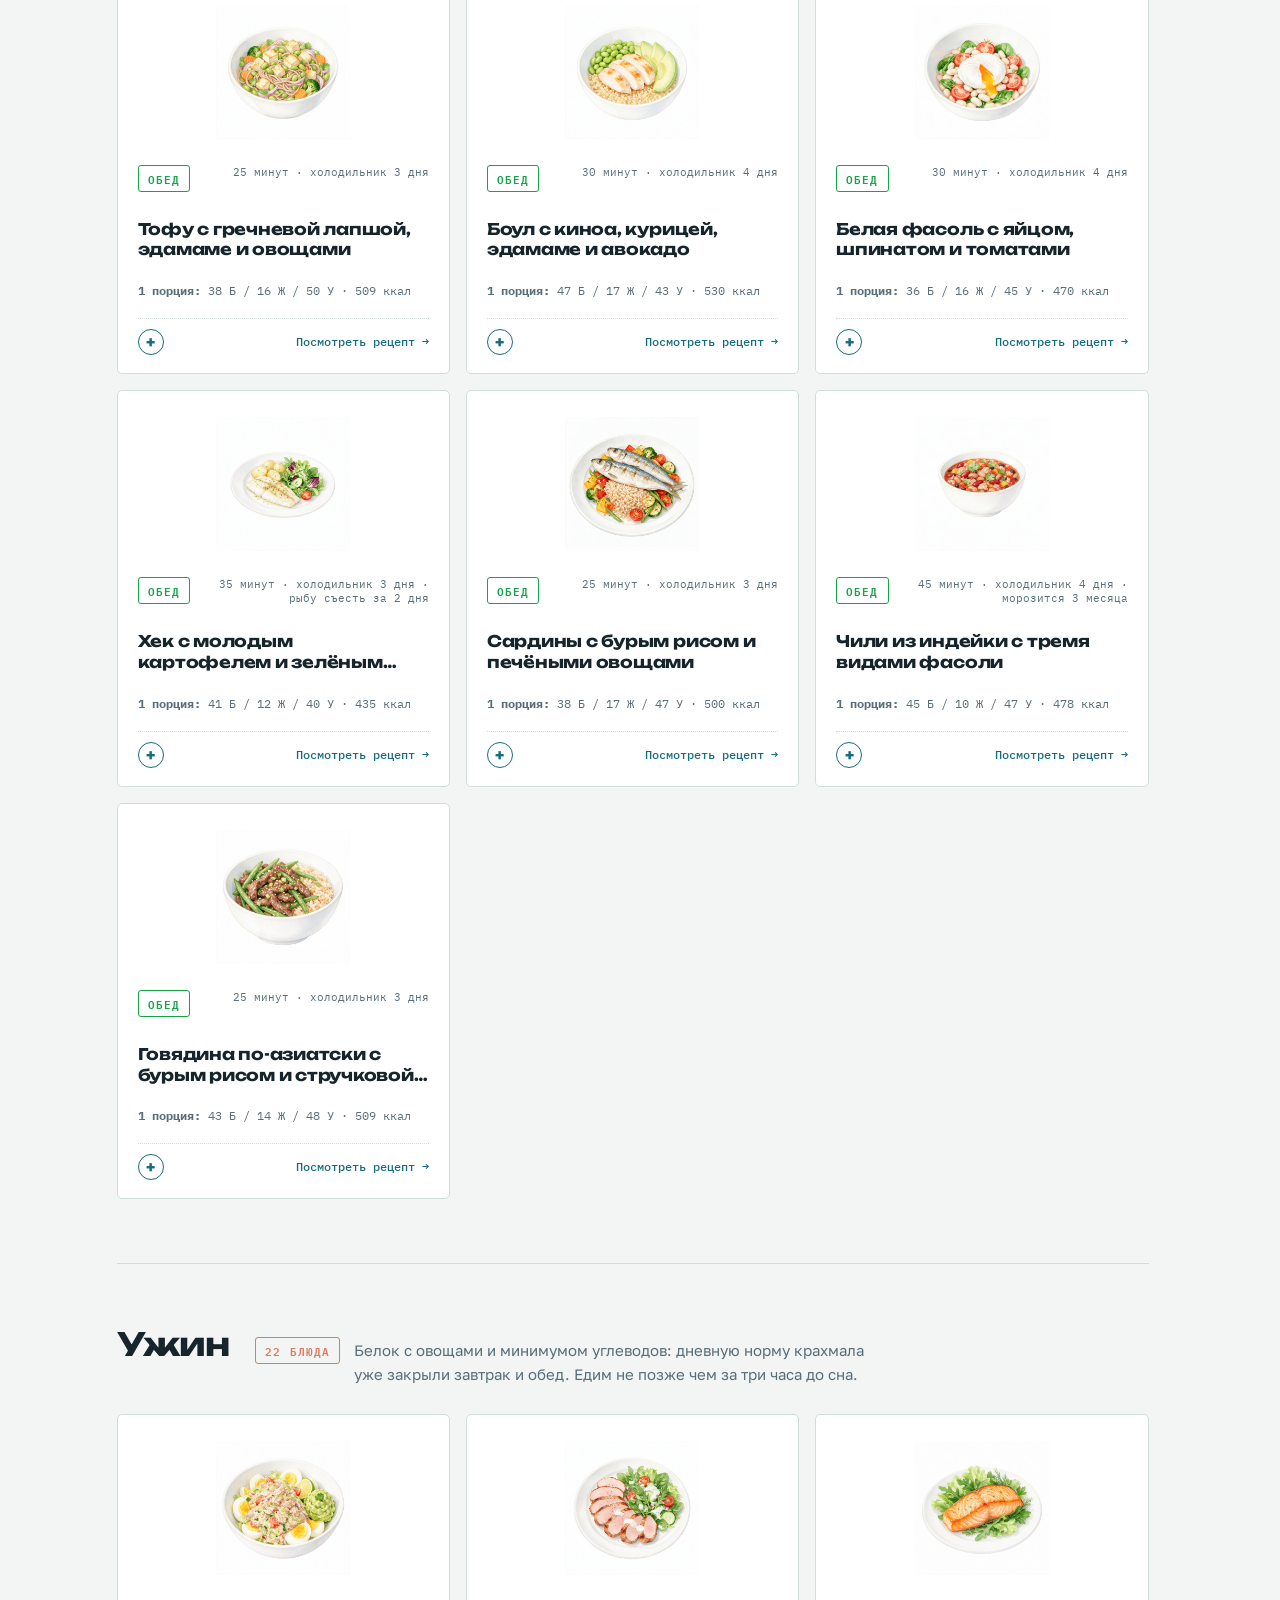
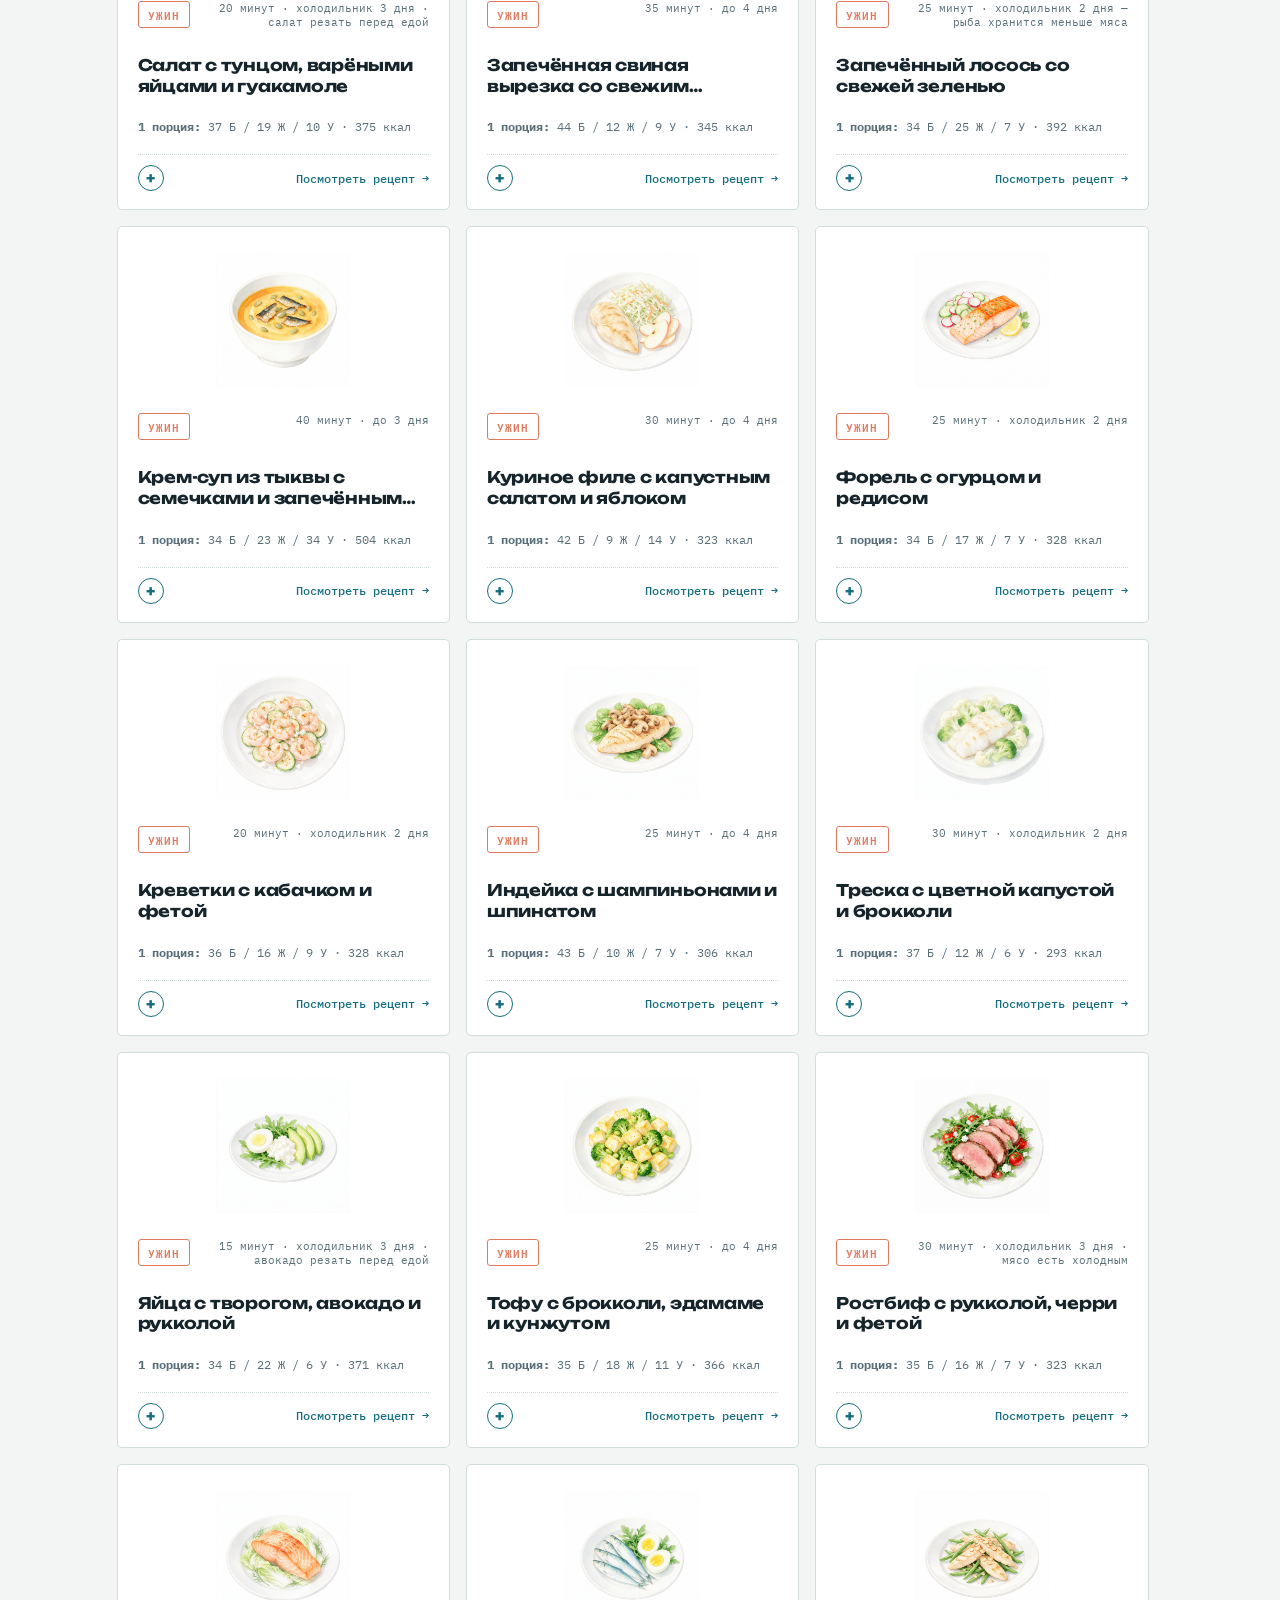
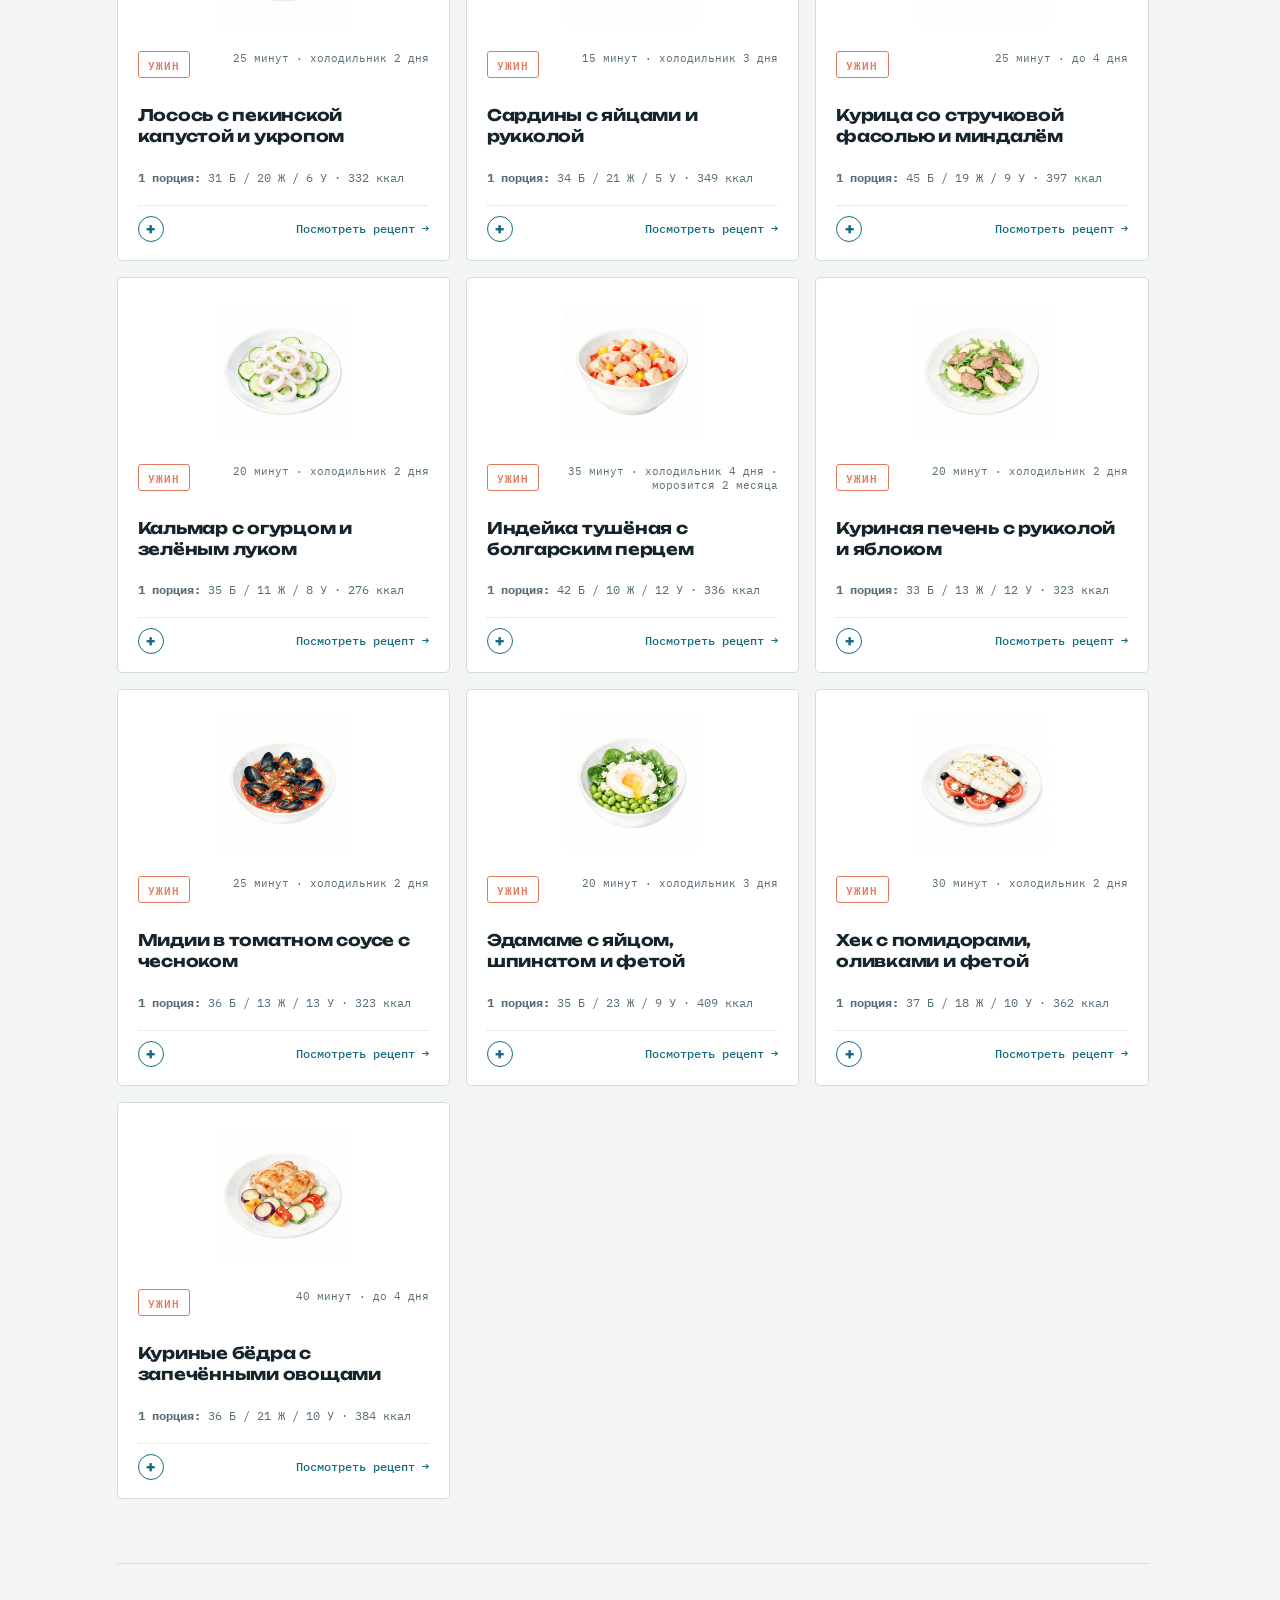
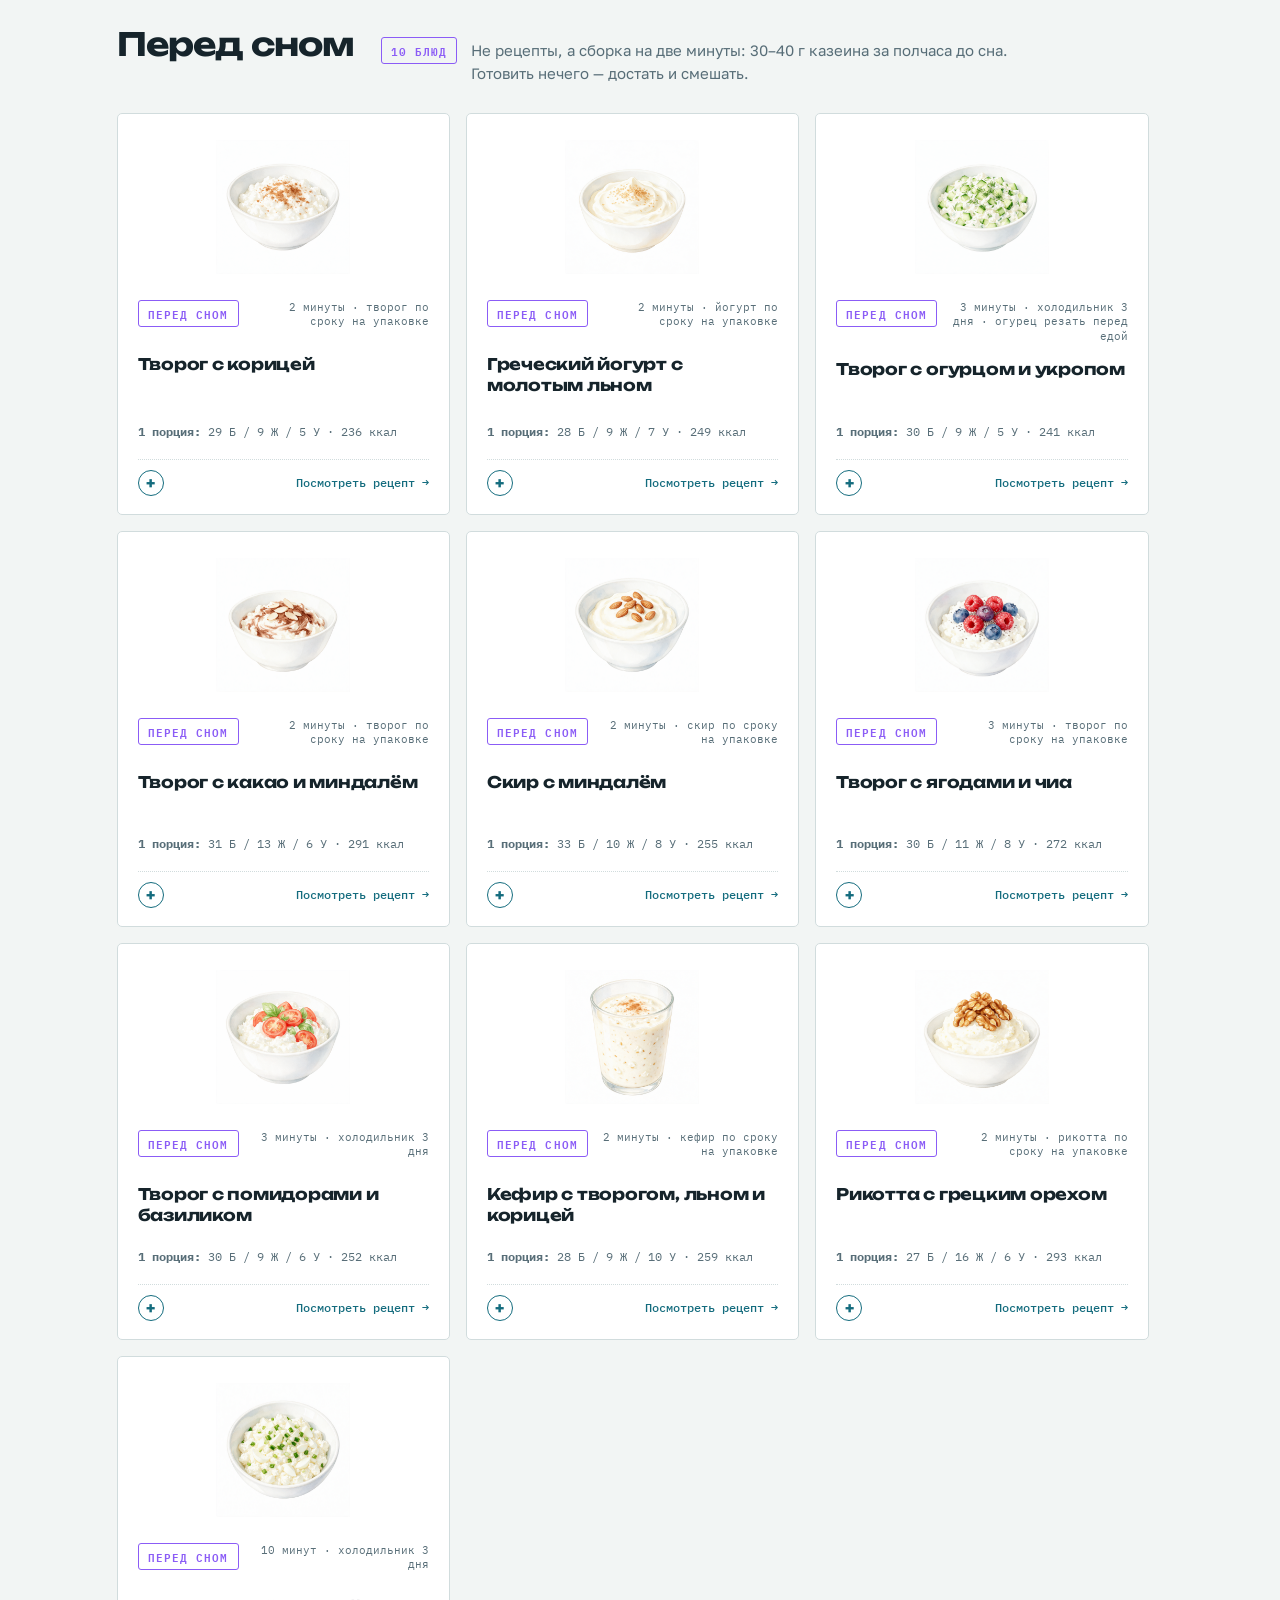
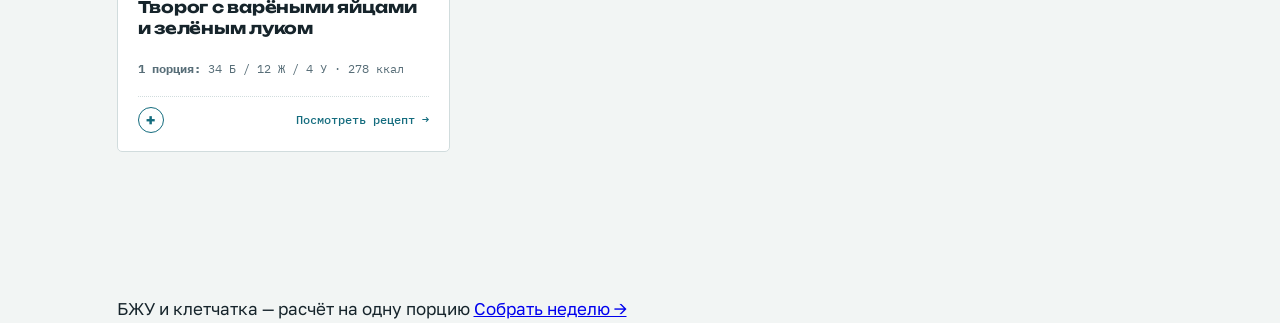
==== commit 92c4c445: "3" ====
--- a/index.html
+++ b/index.html
@@ -1,22 +1,44 @@
-<!doctype html>
+﻿<!doctype html>
 <html lang="ru">
 <head>
 <meta charset="utf-8">
 <meta name="viewport" content="width=device-width, initial-scale=1, viewport-fit=cover">
 <title>Рецепты — завтраки, обеды, ужины и приёмы перед сном</title>
 <meta name="description" content="75 рецептов с разметкой по приёмам пищи: завтраки, обеды, лёгкие ужины и казеиновые приёмы перед сном. БЖУ и клетчатка на порцию, пошаговое приготовление, сроки хранения.">
+<link rel="icon" type="image/png" sizes="256x256" href="favicon.png">
 <link rel="preconnect" href="https://fonts.googleapis.com">
+<link rel="icon" type="image/png" sizes="256x256" href="favicon.png">
 <link rel="preconnect" href="https://fonts.gstatic.com" crossorigin>
 <link href="https://fonts.googleapis.com/css2?family=Unbounded:wght@500;700&family=Golos+Text:wght@400;500;600&family=IBM+Plex+Mono:wght@400;500&display=swap" rel="stylesheet">
 <link rel="stylesheet" href="style.css">
 <style>
-/* ---- базовый чип (переопределяет style.css для этой страницы) ---- */
-.chip{font-family:var(--mono); font-size:12px; padding:6px 11px; border-radius:3px;
-  border:1px solid var(--line); background:var(--frost); color:var(--slate);
-  cursor:pointer; transition:.15s; white-space:nowrap}
-.chip:hover{border-color:var(--brine); color:var(--brine)}
-.chip[aria-pressed="true"]{background:var(--brine); border-color:var(--brine);
-  color:#fff; font-weight:600}
+/* ---- базовый чип ---- */
+.chip {
+  font-family: var(--body);
+  font-size: 13px;
+  font-weight: 500;
+  padding: 0 14px;
+  height: 38px;
+  border-radius: 6px;
+  border: 1px solid var(--line);
+  background: #FFFFFF;
+  color: var(--steel);
+  cursor: pointer;
+  transition: all .18s cubic-bezier(0.16, 1, 0.3, 1);
+  white-space: nowrap;
+}
+.chip:hover {
+  border-color: var(--brine);
+  color: var(--brine);
+  transform: translateY(-1px);
+}
+.chip[aria-pressed="true"] {
+  background: rgba(20, 108, 126, 0.12);
+  border-color: var(--brine);
+  color: var(--brine);
+  font-weight: 600;
+  box-shadow: 0 2px 8px rgba(20, 108, 126, 0.08);
+}
 
 /* ---- единый блок фильтра ---- */
 .filter-box{
@@ -58,25 +80,30 @@
   gap:4px;
   flex-shrink:0;
 }
-.view-btn{
-  font-family:var(--mono);
-  font-size:11px;
-  letter-spacing:.06em;
-  padding:5px 10px;
-  border-radius:3px;
-  border:1px solid var(--line);
-  background:var(--ice);
-  color:var(--slate);
-  cursor:pointer;
-  transition:.15s;
-  white-space:nowrap;
-}
-.view-btn:hover{border-color:var(--brine); color:var(--brine)}
-.view-btn[aria-pressed="true"]{
-  background:var(--ing-bg);
-  border-color:var(--brine);
-  color:var(--brine);
-  font-weight:600;
+.view-btn {
+  font-family: var(--body);
+  font-size: 13px;
+  font-weight: 500;
+  padding: 6px 14px;
+  border-radius: 6px;
+  border: 1px solid var(--line);
+  background: #FFFFFF;
+  color: var(--steel);
+  cursor: pointer;
+  transition: all .18s ease;
+  white-space: nowrap;
+}
+.view-btn:hover {
+  border-color: var(--brine);
+  color: var(--brine);
+  transform: translateY(-1px);
+}
+.view-btn[aria-pressed="true"] {
+  background: rgba(20, 108, 126, 0.12);
+  border-color: var(--brine);
+  color: var(--brine);
+  font-weight: 600;
+  box-shadow: 0 2px 8px rgba(20, 108, 126, 0.08);
 }
 
 /* строка счётчика */
@@ -127,7 +154,16 @@
 <body>
 <header class="top">
   <div class="wrap">
-    <a class="mark" href="index.html">Заготовка <span>·</span> свой план</a>
+    <a class="mark" href="index.html" aria-label="свой план">
+      <svg class="mark-icon" width="26" height="26" viewBox="0 0 32 32" fill="none" xmlns="http://www.w3.org/2000/svg">
+        <rect x="2" y="2" width="13" height="13" rx="4" fill="#146C7E"/>
+        <rect x="17" y="2" width="13" height="13" rx="4" fill="#7FA23C"/>
+        <rect x="2" y="17" width="13" height="13" rx="4" fill="#D9971F"/>
+        <rect x="17" y="17" width="13" height="13" rx="4" fill="#146C7E" fill-opacity="0.85"/>
+        <circle cx="23.5" cy="23.5" r="2.5" fill="#FFFFFF"/>
+      </svg>
+      <span>свой план</span>
+    </a>
     <nav class="nav">
       <a href="profile.html">Профиль</a>
       <a href="index.html" aria-current="page">Рецепты</a>
@@ -138,7 +174,6 @@
   </div>
 </header>
 
-<main>
 <!-- Левое плавающее меню собираемого плана -->
 <aside class="plan-sidebar" id="plan-sidebar" aria-label="Ваш собираемый рацион">
   <div class="plan-sidebar-header">
@@ -159,11 +194,12 @@
   </div>
 </aside>
 
-<section class="hero wrap">
-  <h1>Семьдесят пять блюд<br>для <em>своего плана</em><br>питания.</h1>
-  <p class="lede">Завтраки, обеды, лёгкие ужины и приёмы перед сном — с БЖУ и клетчаткой
-    на порцию, пошаговым приготовлением и сроком хранения. Собрать из них неделю
-    можно в <a href="plan.html">конструкторе</a>.</p>
+<main class="wrap" style="padding-bottom: 80px;">
+  <section class="hero-box" id="hero-box">
+    <div class="hero-eyebrow">БАЗА РЕЦЕПТОВ · 75 БЛЮД С БЖУ</div>
+    <h1>Семьдесят пять блюд для <em>своего плана</em> питания</h1>
+    <p class="lede">Завтраки, обеды, лёгкие ужины и приёмы перед сном — с БЖУ и клетчаткой на порцию, пошаговым приготовлением и сроком хранения. Собрать из них неделю можно в <a href="plan.html" style="color:var(--brine); font-weight:500;">конструкторе</a>.</p>
+  </section>
 
   <details class="rules-spoiler" id="rules-details">
     <summary class="rules-summary">
@@ -191,7 +227,7 @@
     </div>
   </details>
 
-  <div class="filter-box">
+  <div class="filter-box" style="margin-top:20px;">
     <div class="search-wrap">
       <input type="search" id="f-search" class="search-input" placeholder="Поиск по названию или ингредиентам…" aria-label="Поиск по блюдам">
       <kbd class="search-kbd">/</kbd>
@@ -213,7 +249,6 @@
   </div>
 
   <div class="jump" id="jump"></div>
-</section>
 
 <div id="groups"></div>
 
@@ -579,7 +614,7 @@
 
   document.getElementById('groups').innerHTML = MEALS.map(function (m) {
     var list = dishesFor(m.key);
-    return '<section class="group wrap" id="g-' + m.key + '">' +
+    return '<section class="group" id="g-' + m.key + '">' +
       '<div class="group-h"><h2>' + esc(m.name) + '</h2>' +
         '<span class="badge ' + m.key + '">' + list.length + ' ' +
           plural(list.length, 'блюдо') + '</span>' +
@@ -614,7 +649,7 @@
 
   document.getElementById('groups').innerHTML = MATRIX_BASES.map(function (b) {
     var list = grouped[b.key] || [];
-    return '<section class="group wrap" id="g-' + b.key + '">' +
+    return '<section class="group" id="g-' + b.key + '">' +
       '<div class="group-h"><h2>' + esc(b.name) + '</h2>' +
         '<span class="badge matrix-badge">' + list.length + ' ' +
           plural(list.length, 'заготовка') + '</span>' +
@@ -1092,8 +1127,14 @@
 updateAllCardAddButtons();
 updatePlanSidebar();
 </script>
+<script src="particles.js"></script>
+<script>
+  if (typeof initParticles === 'function') {
+    initParticles('hero-box', { color: '#146C7E', quantity: 50, size: 1.3 });
+  }
+</script>
 <!-- impeccable-live-start -->
 <script src="http://localhost:8401/live.js?token=4fa6ded7-7332-4de5-94ee-8a15176c392f"></script>
 <!-- impeccable-live-end -->
 </body>
-</html>+</html>
--- a/style.css
+++ b/style.css
@@ -14,7 +14,7 @@
   --badge-l:#16A34A;
   --badge-d:#E07A5F;
   --badge-n:#8B5CF6;
-  --wrap:1100px;
+  --wrap:1080px;
   --mono:'IBM Plex Mono',ui-monospace,monospace;
   --disp:'Unbounded','Golos Text',system-ui,sans-serif;
   --body:'Golos Text',system-ui,-apple-system,'Segoe UI',sans-serif;
@@ -22,14 +22,21 @@
 
 *{box-sizing:border-box}
 [hidden]{display:none !important}
-html{-webkit-text-size-adjust:100%}
+html {
+  -webkit-text-size-adjust: 100%;
+  overflow-y: scroll;
+  overflow-x: hidden;
+  scrollbar-gutter: stable;
+}
 body{
   margin:0; background:var(--ice); color:var(--steel);
   font-family:var(--body); font-size:17px; line-height:1.55;
   -webkit-font-smoothing:antialiased;
+  font-feature-settings: "zero" 0;
+  font-variant-numeric: normal;
   transition:background-color .25s ease, color .25s ease;
 }
-.wrap{max-width:var(--wrap); margin:0 auto; padding:0 24px}
+.wrap{max-width:1080px; margin:0 auto; padding:0 24px; width:100%; box-sizing:border-box;}
 h1,h2,h3{margin:0; font-weight:700}
 ul{margin:0; padding:0; list-style:none}
 :focus-visible{outline:2px solid var(--brine); outline-offset:3px}
@@ -38,24 +45,99 @@
 .top{position:sticky; top:0; z-index:100; border-bottom:1px solid var(--line); background:var(--ice); transition:background-color .25s, border-color .25s}
 .top .wrap{display:flex; justify-content:space-between; align-items:center;
   gap:10px 20px; padding-top:16px; padding-bottom:16px; flex-wrap:wrap}
-.mark{font-family:var(--disp); font-weight:700; font-size:15px;
-  letter-spacing:-.01em; text-decoration:none; color:var(--steel)}
-.mark span{color:var(--brine)}
+.mark{font-family:var(--disp); font-weight:700; font-size:17px;
+  letter-spacing:-.01em; text-decoration:none; color:var(--steel);
+  display:inline-flex; align-items:center; gap:10px}
+.mark span{color:var(--steel)}
+.mark-icon{width:26px; height:26px; flex-shrink:0; transition:transform .2s ease}
+.mark:hover .mark-icon{transform:scale(1.06)}
 .nav{display:flex; gap:6px; flex-wrap:wrap; align-items:center}
-.nav a{font-family:var(--mono); font-size:12px; letter-spacing:.1em;
-  text-transform:uppercase; color:var(--slate); text-decoration:none;
-  padding:7px 13px; border-radius:3px; border:1px solid transparent; transition:.15s}
-.nav a:hover{color:var(--brine); border-color:var(--line)}
-.nav a[aria-current]{color:#fff; background:var(--brine); border-color:var(--brine); font-weight:600}
+.nav a{
+  font-family:var(--body);
+  font-size:14px;
+  font-weight:500;
+  letter-spacing:0;
+  text-transform:none;
+  color:var(--slate);
+  text-decoration:none;
+  padding:7px 14px;
+  border-radius:6px;
+  border:1px solid transparent;
+  transition:all .18s cubic-bezier(0.16, 1, 0.3, 1);
+}
+.nav a:hover{
+  color:var(--brine);
+  background:var(--frost);
+  border-color:var(--line);
+}
+.nav a[aria-current]{
+  color:var(--brine);
+  background:rgba(20, 108, 126, 0.1);
+  border-color:rgba(20, 108, 126, 0.2);
+  font-weight:600;
+}
 
 /* ---- герой ---- */
-.hero{padding:64px 0 56px}
-.eyebrow{font-family:var(--mono); font-size:12px; letter-spacing:.16em;
-  text-transform:uppercase; color:var(--brine); margin:0 0 22px}
-.hero h1{font-family:var(--disp); font-size:clamp(32px,6vw,62px);
-  line-height:1.04; letter-spacing:-.03em; max-width:16ch}
-.hero h1 em{font-style:normal; color:var(--brine)}
-.lede{margin:24px 0 0; max-width:48ch; color:var(--slate); font-size:18px}
+.hero{padding:32px 0 24px}
+.hero-box {
+  min-height: 210px;
+  box-sizing: border-box;
+  display: flex;
+  flex-direction: column;
+  justify-content: center;
+  background: var(--frost);
+  border: 1px solid var(--line);
+  border-radius: 12px;
+  padding: 32px 36px;
+  margin-top: 24px;
+  margin-bottom: 28px;
+  box-shadow: 0 4px 20px rgba(0,0,0,0.02);
+  position: relative;
+  overflow: hidden;
+}
+.hero-eyebrow {
+  display: inline-flex;
+  align-items: center;
+  gap: 8px;
+  font-family: var(--mono);
+  font-size: 11px;
+  letter-spacing: .1em;
+  text-transform: uppercase;
+  color: var(--brine);
+  font-weight: 600;
+  background: rgba(20, 108, 126, 0.1);
+  padding: 4px 12px;
+  border-radius: 20px;
+  margin-bottom: 12px;
+  align-self: flex-start;
+}
+.hero-box h1, .hero h1 {
+  font-family: var(--disp);
+  font-size: clamp(24px, 3.2vw, 32px);
+  line-height: 1.25;
+  color: var(--steel);
+  margin: 0 0 10px;
+  max-width: 820px;
+}
+.hero-box h1 em, .hero h1 em {
+  font-style: normal;
+  color: var(--brine);
+}
+.hero-box p, .hero-box .lede, .hero .lede {
+  color: var(--slate);
+  font-size: 15px;
+  line-height: 1.5;
+  max-width: 780px;
+  margin: 0;
+}
+@media (max-width: 640px) {
+  .hero-box {
+    min-height: auto;
+    padding: 24px 20px;
+    margin-top: 16px;
+    margin-bottom: 20px;
+  }
+}
 
 /* ---- правила-спойлер ---- */
 .rules-spoiler{margin-top:14px}
@@ -219,43 +301,159 @@
 .qty{margin-left:auto; font-family:var(--mono); font-size:13px;
   color:var(--slate); white-space:nowrap; text-decoration:none}
 
-/* ---- кнопки ---- */
-.btn{font-family:var(--mono); font-size:12px; letter-spacing:.08em;
-  text-transform:uppercase; padding:10px 16px; border-radius:3px;
-  border:1px solid var(--line); background:var(--frost); color:var(--steel);
-  cursor:pointer; text-decoration:none; display:inline-block; transition:.15s}
-.btn:hover{border-color:var(--brine); color:var(--brine)}
-.btn-solid{background:var(--brine); border-color:var(--brine); color:#fff; font-weight:600}
-
-.btn-solid:hover{background:var(--brine-dark); border-color:var(--brine-dark)}
-
-.btn-in-plan{background:var(--dill); border-color:var(--dill); color:#fff; font-weight:600}
-
-
-/* ---- подвал ---- */
-.foot{border-top:1px solid var(--line); padding:28px 0 max(48px, env(safe-area-inset-bottom));
-  font-family:var(--mono); font-size:12px; color:var(--slate);
-  display:flex; justify-content:space-between; gap:14px; flex-wrap:wrap}
-.foot a{color:var(--brine)}
+/* ---- кнопки и элементы управления ---- */
+.btn {
+  height: 38px;
+  box-sizing: border-box;
+  font-family: var(--body);
+  font-size: 13.5px;
+  font-weight: 600;
+  letter-spacing: 0;
+  text-transform: none;
+  padding: 0 18px;
+  border-radius: 6px;
+  border: 1px solid var(--line);
+  background: #FFFFFF;
+  color: var(--steel);
+  cursor: pointer;
+  text-decoration: none;
+  display: inline-flex;
+  align-items: center;
+  justify-content: center;
+  gap: 8px;
+  transition: all .18s cubic-bezier(0.16, 1, 0.3, 1);
+  vertical-align: middle;
+  white-space: nowrap;
+  box-shadow: 0 1px 2px rgba(0, 0, 0, 0.04);
+}
+.btn:hover {
+  border-color: var(--brine);
+  color: var(--brine);
+  transform: translateY(-1px);
+  box-shadow: 0 3px 8px rgba(20, 108, 126, 0.12);
+}
+.btn:active {
+  transform: translateY(0);
+  box-shadow: none;
+}
+.btn-solid {
+  background: var(--brine);
+  border-color: var(--brine);
+  color: #FFFFFF;
+  font-weight: 600;
+}
+.btn-solid:hover {
+  background: var(--brine-dark);
+  border-color: var(--brine-dark);
+  color: #FFFFFF;
+}
+.btn-in-plan {
+  background: var(--dill);
+  border-color: var(--dill);
+  color: #FFFFFF;
+  font-weight: 600;
+}
+
+/* ---- универсальные выпадающие списки (select) ---- */
+select.saved-plans-select, select.cal-saved-plans-select, .cal-ctl select, .plan-deploy-panel select {
+  height: 38px;
+  box-sizing: border-box;
+  font-family: var(--body);
+  font-size: 13.5px;
+  padding: 0 14px;
+  border: 1px solid var(--line);
+  border-radius: 6px;
+  background: #FFFFFF;
+  color: var(--steel);
+  outline: none;
+  cursor: pointer;
+  display: inline-flex;
+  align-items: center;
+  vertical-align: middle;
+  transition: border-color .15s, box-shadow .15s;
+}
+select.saved-plans-select:focus, select.cal-saved-plans-select:focus, .cal-ctl select:focus, .plan-deploy-panel select:focus {
+  border-color: var(--brine);
+  box-shadow: 0 0 0 3px rgba(20, 108, 126, 0.12);
+}
 
 /* ---- панель выбора длины и режима рациона ---- */
-.plan-deploy-panel{border:1px solid var(--line); border-radius:4px; background:var(--frost);
-  padding:16px 20px; margin-bottom:20px; display:flex; flex-wrap:wrap; gap:16px 30px; align-items:center}
-.deploy-group{display:flex; align-items:center; gap:10px; flex-wrap:wrap}
-.days-chips, .mode-chips{display:flex; gap:6px; flex-wrap:wrap}
+.plan-deploy-panel {
+  border: 1px solid var(--line);
+  border-radius: 8px;
+  background: var(--frost);
+  padding: 18px 24px;
+  margin-bottom: 24px;
+  display: flex;
+  flex-wrap: wrap;
+  gap: 16px 28px;
+  align-items: center;
+  box-shadow: 0 2px 12px rgba(0, 0, 0, 0.02);
+}
+.deploy-group { display: flex; align-items: center; gap: 10px; flex-wrap: wrap; }
+.days-chips, .mode-chips { display: flex; gap: 6px; flex-wrap: wrap; }
 
 /* ---- чипы и фильтры ---- */
-.chip{font-family:var(--mono); font-size:12px; letter-spacing:.04em;
-  padding:7px 13px; border-radius:3px; border:1px solid var(--line);
-  background:var(--frost); color:var(--steel); cursor:pointer; transition:.12s;
-  display:inline-flex; align-items:center; gap:6px}
-.chip:hover{border-color:var(--brine); color:var(--brine)}
-.chip[aria-pressed="true"]{background:var(--brine); border-color:var(--brine); color:#fff; font-weight:600}
+.chip {
+  height: 38px;
+  box-sizing: border-box;
+  font-family: var(--body);
+  font-size: 13px;
+  font-weight: 500;
+  letter-spacing: 0;
+  padding: 0 16px;
+  border-radius: 6px;
+  border: 1px solid var(--line);
+  background: #FFFFFF;
+  color: var(--steel);
+  cursor: pointer;
+  transition: all .18s cubic-bezier(0.16, 1, 0.3, 1);
+  display: inline-flex;
+  align-items: center;
+  justify-content: center;
+  gap: 6px;
+  vertical-align: middle;
+}
+.chip:hover {
+  border-color: var(--brine);
+  color: var(--brine);
+  transform: translateY(-1px);
+}
+.chip[aria-pressed="true"] {
+  background: rgba(20, 108, 126, 0.12);
+  border-color: var(--brine);
+  color: var(--brine);
+  font-weight: 600;
+  box-shadow: 0 2px 8px rgba(20, 108, 126, 0.08);
+}
+
+/* ---- иконки для листания месяцев ---- */
+.cal-ctl #prev, .cal-ctl #next {
+  width:38px;
+  padding:0;
+}
 
 
 /* ---- сетка в конструкторе и календаре ---- */
-.slot{border:1px solid var(--line); border-radius:4px; background:var(--frost); padding:14px}
-.slot select{background:var(--ing-bg); color:var(--steel); border:1px solid var(--line); border-radius:3px}
+.slot {
+  border: none;
+  border-radius: 0;
+  background: transparent;
+  padding: 14px 16px;
+  box-sizing: border-box;
+}
+.slot select {
+  width: 100%;
+  height: 38px;
+  background: #FFFFFF;
+  color: var(--steel);
+  border: 1px solid var(--line);
+  border-radius: 4px;
+  padding: 0 12px;
+  font-family: var(--body);
+  font-size: 13.5px;
+  box-sizing: border-box;
+}
 
 /* ---- адаптация для сенсорных экранов (touch targets) ---- */
 @media (pointer: coarse), (max-width: 768px){
@@ -461,12 +659,12 @@
   transition: transform .25s ease, opacity .25s ease, max-height .25s ease;
 }
 
-/* На экранах от 1640px панель фиксируется СЛЕВА ВНЕ основного контейнера .wrap (1100px) */
+/* На экранах от 1640px панель фиксируется СЛЕВА ВНЕ основного контейнера .wrap (1080px) */
 @media (min-width: 1640px) {
   .plan-sidebar {
     top: 90px;
     bottom: auto;
-    left: calc((100vw - 1100px) / 2 - 275px);
+    left: calc((100vw - 1080px) / 2 - 275px);
     width: 250px;
     box-shadow: 0 10px 30px rgba(0, 0, 0, 0.06);
   }
@@ -540,10 +738,10 @@
 }
 
 .plan-sidebar-count.complete {
-  background: var(--brine);
-  color: #ffffff;
-  border-color: var(--brine);
-  animation: completePulse 2.5s infinite ease-in-out;
+  background: rgba(16, 185, 129, 0.12);
+  color: #059669;
+  border: 1px solid rgba(16, 185, 129, 0.3);
+  font-weight: 700;
 }
 
 .plan-sidebar-toggle-btn {
@@ -692,15 +890,15 @@
 .plan-sidebar-rand-btn {
   background: var(--ice);
   border: 1px solid var(--line);
-  border-radius: 4px;
+  border-radius: 6px;
   color: var(--brine);
-  font-family: var(--mono);
-  font-size: 11px;
-  padding: 6px 8px;
+  font-family: var(--body);
+  font-size: 13px;
+  padding: 8px;
   cursor: pointer;
   text-align: center;
   font-weight: 500;
-  transition: all .15s ease;
+  transition: all .18s ease;
   display: flex;
   align-items: center;
   justify-content: center;
@@ -736,3 +934,20 @@
   background: var(--brine-dark);
 }
 
+/* ---- сетка приёмов для режима Единый рацион ---- */
+.repeat-slots-grid {
+  display: grid;
+  grid-template-columns: repeat(4, 1fr);
+  gap: 12px;
+}
+@media (max-width: 900px) {
+  .repeat-slots-grid {
+    grid-template-columns: repeat(2, 1fr);
+  }
+}
+@media (max-width: 540px) {
+  .repeat-slots-grid {
+    grid-template-columns: 1fr;
+  }
+}
+
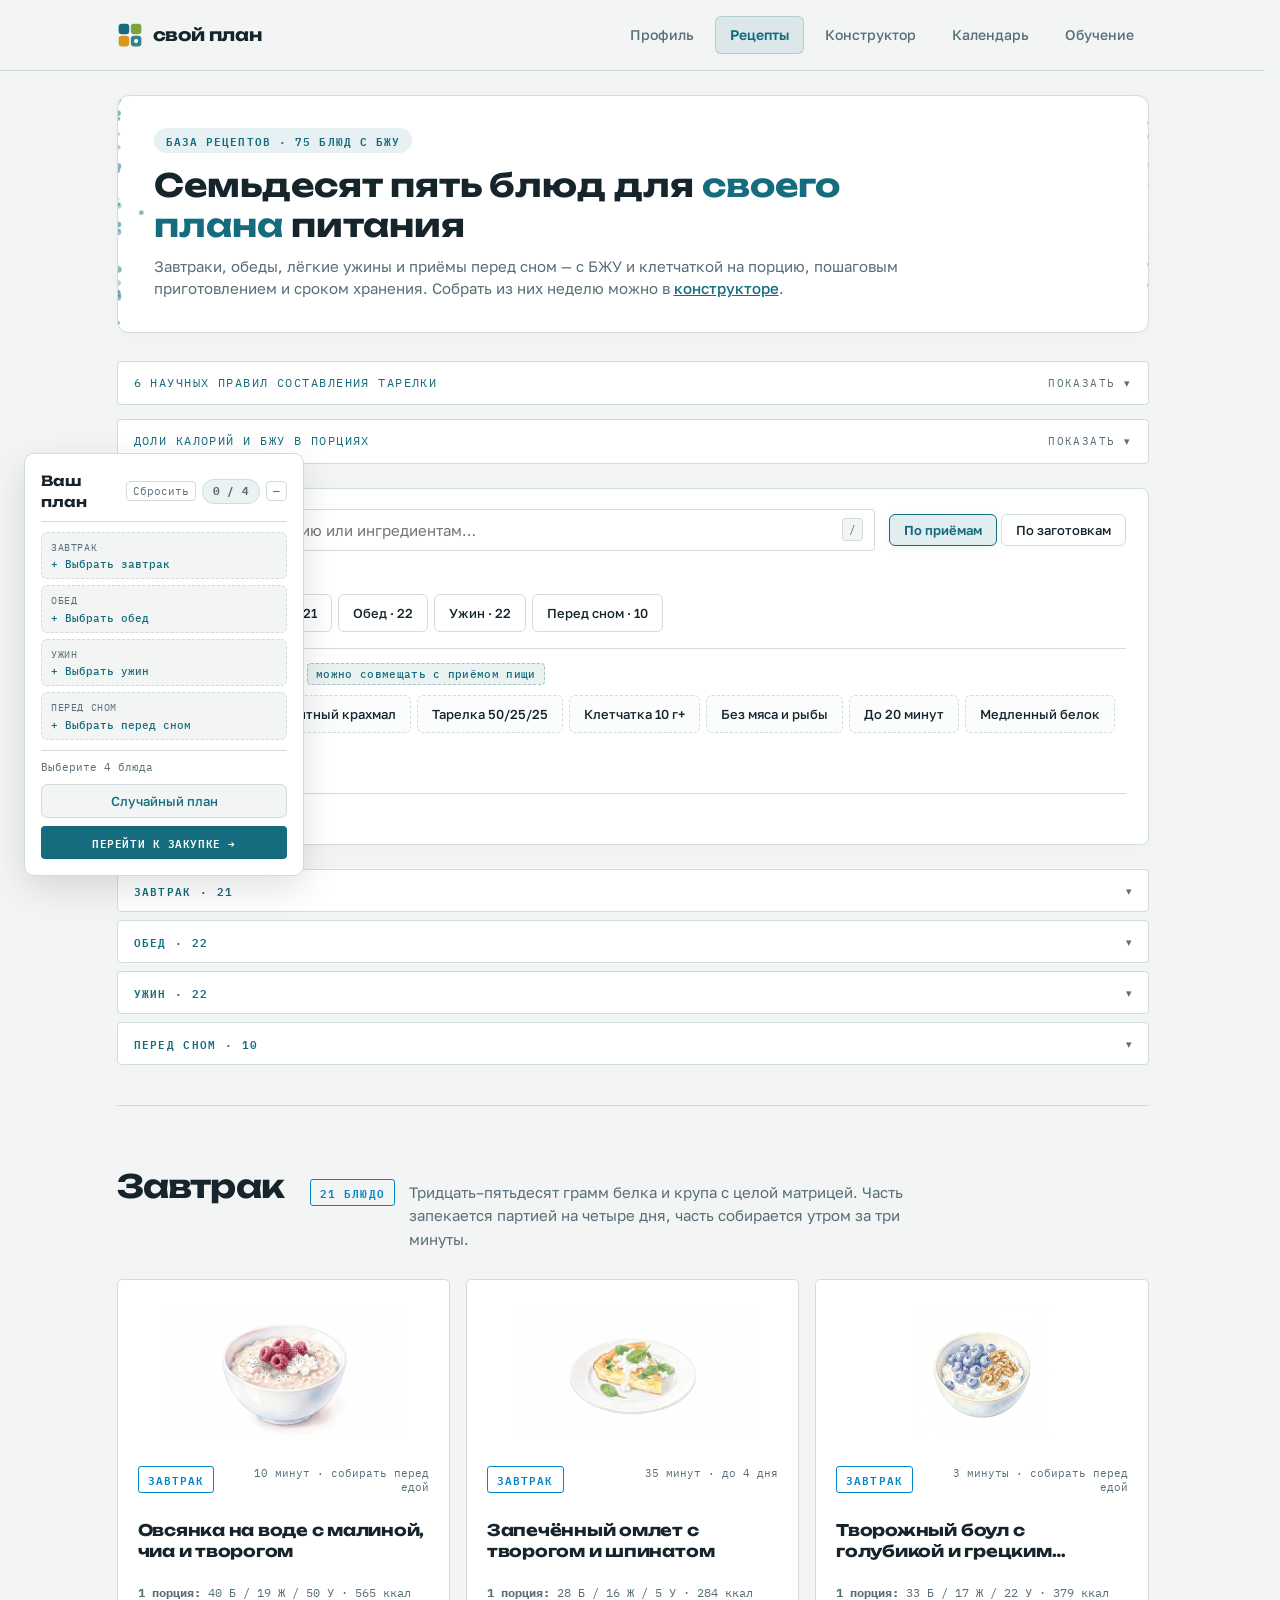
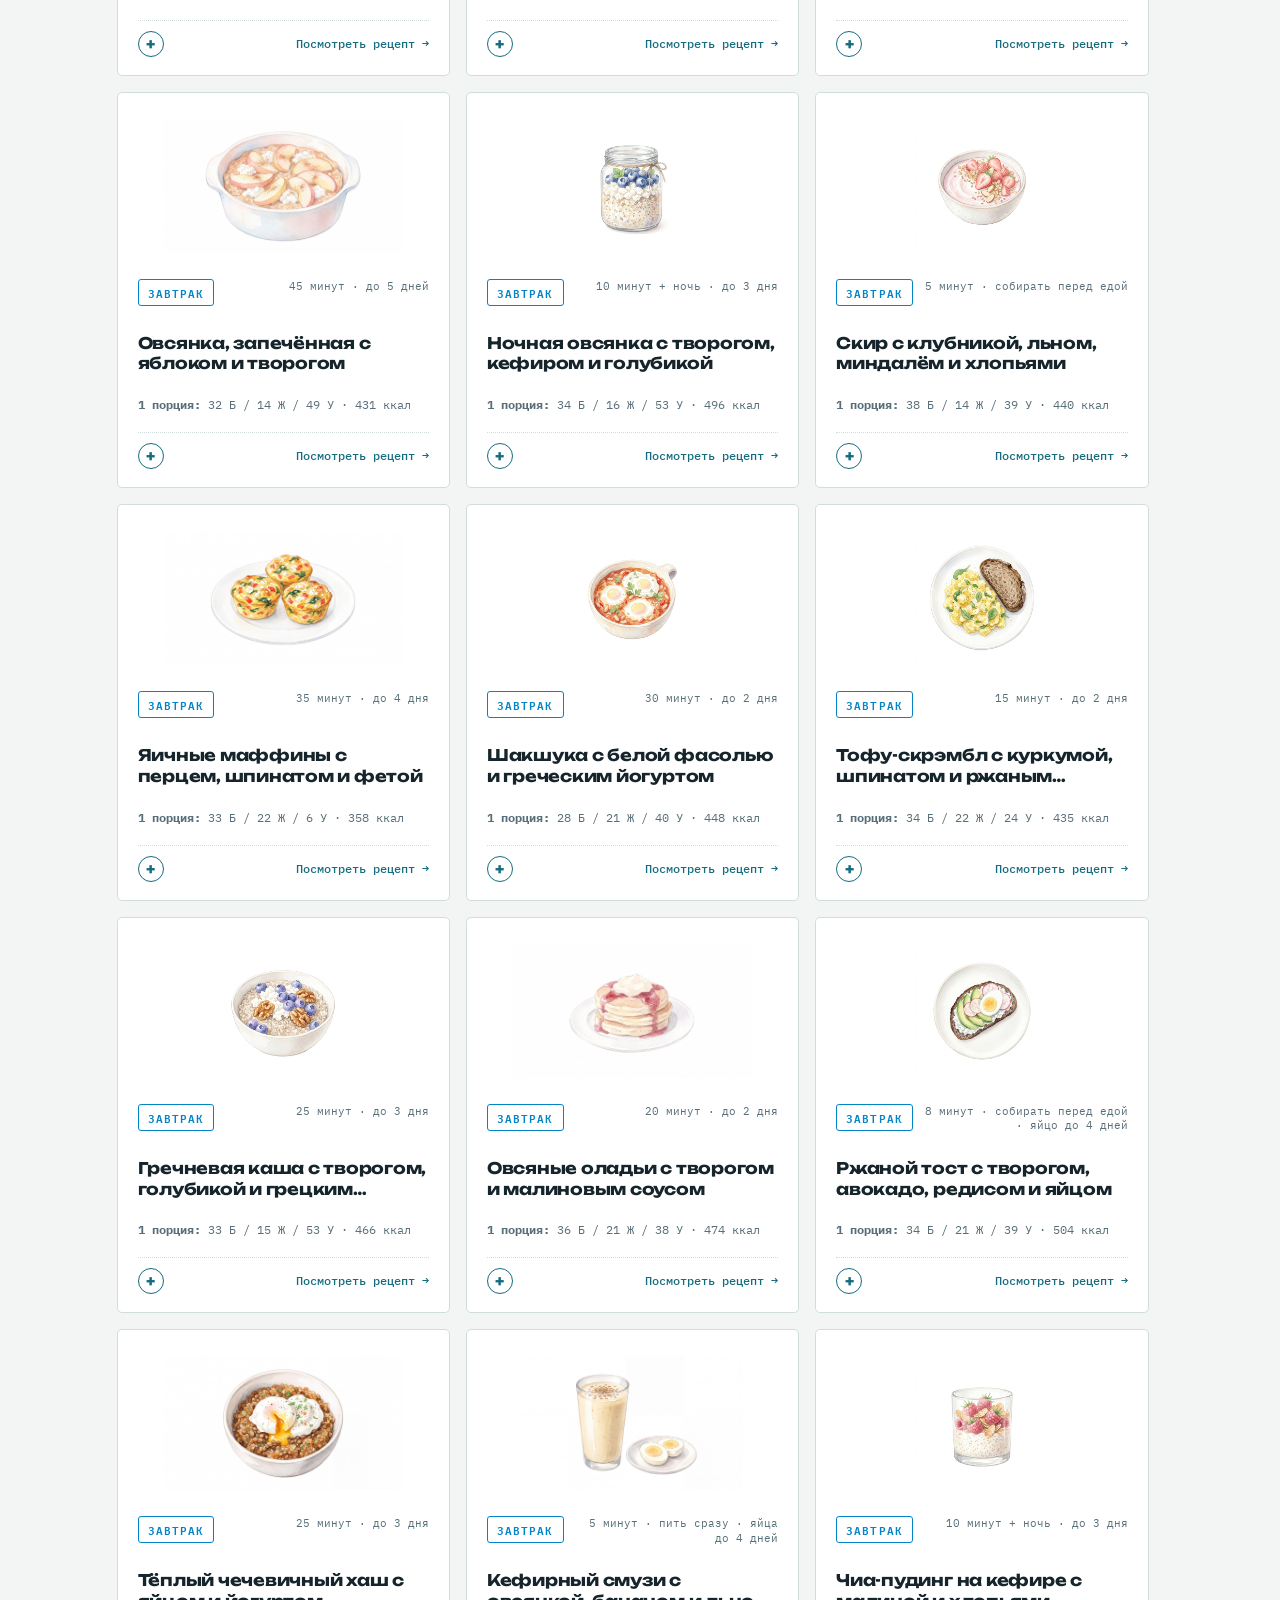
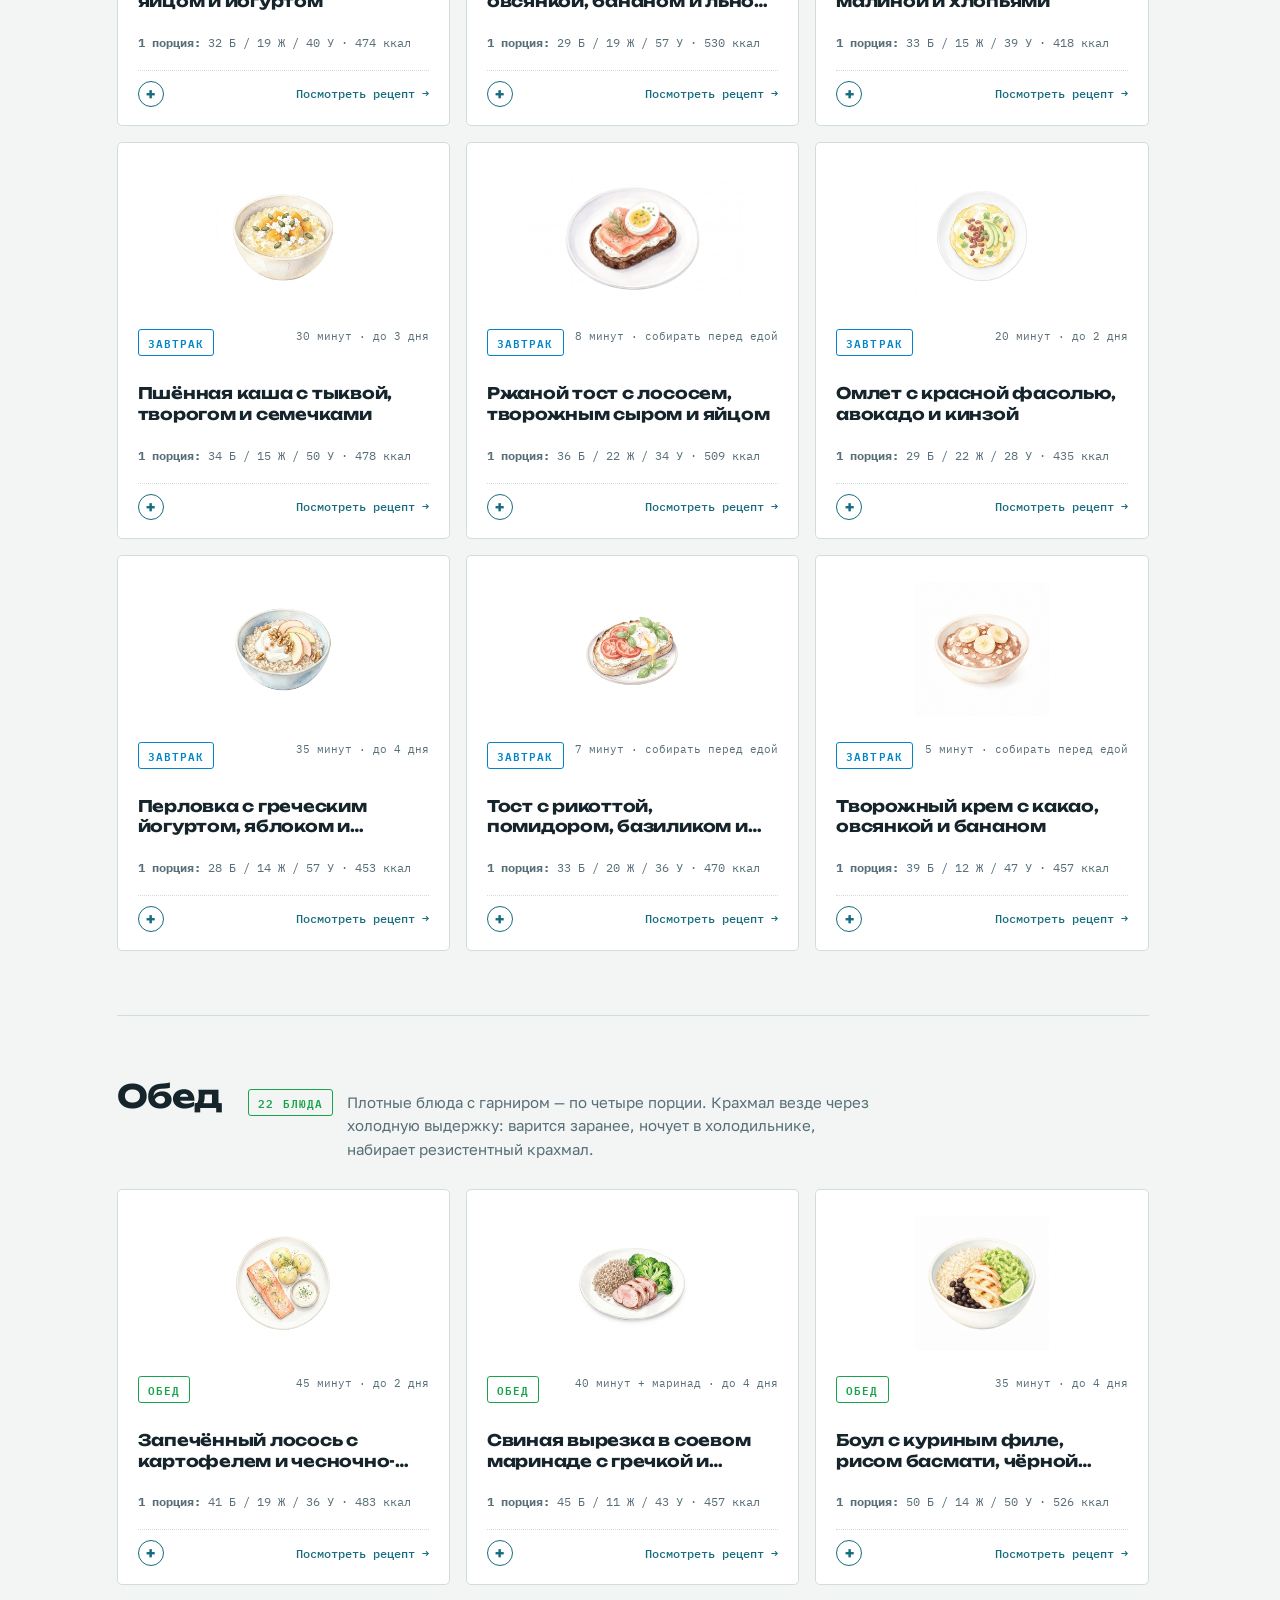
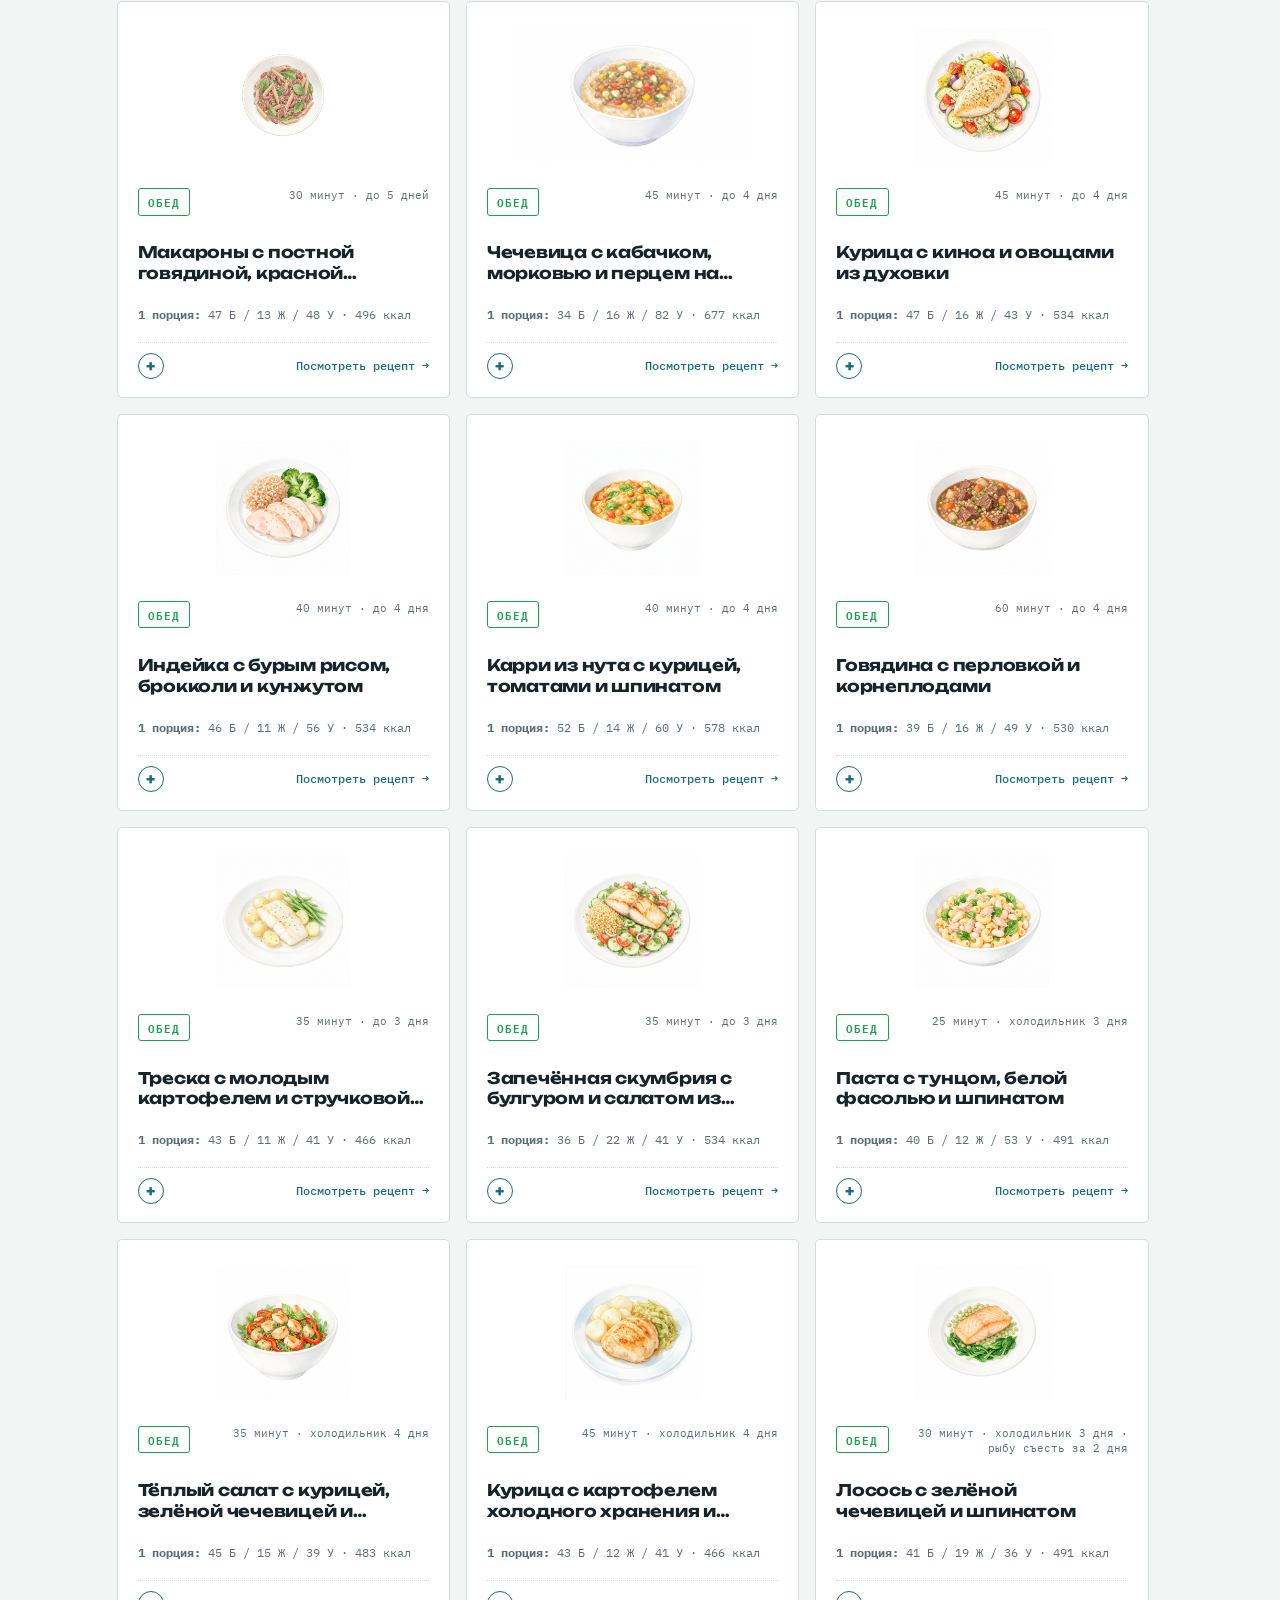
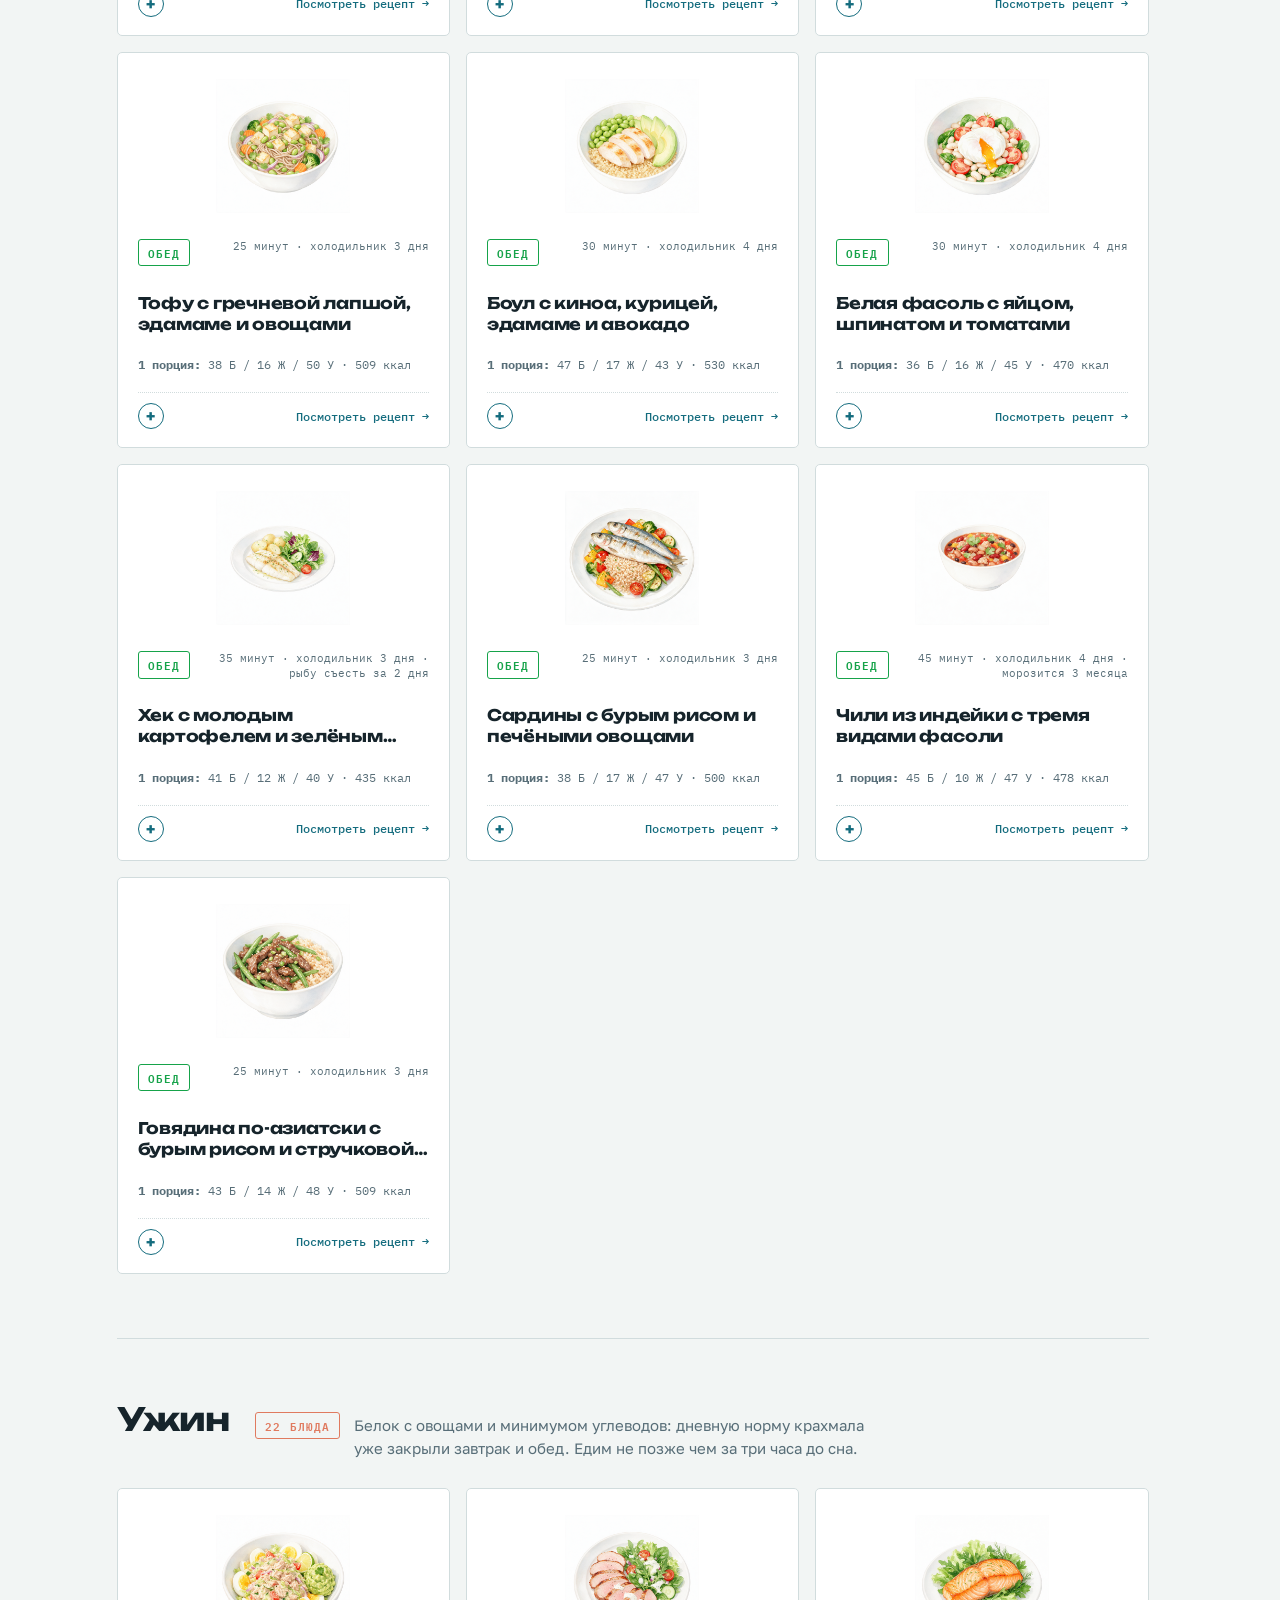
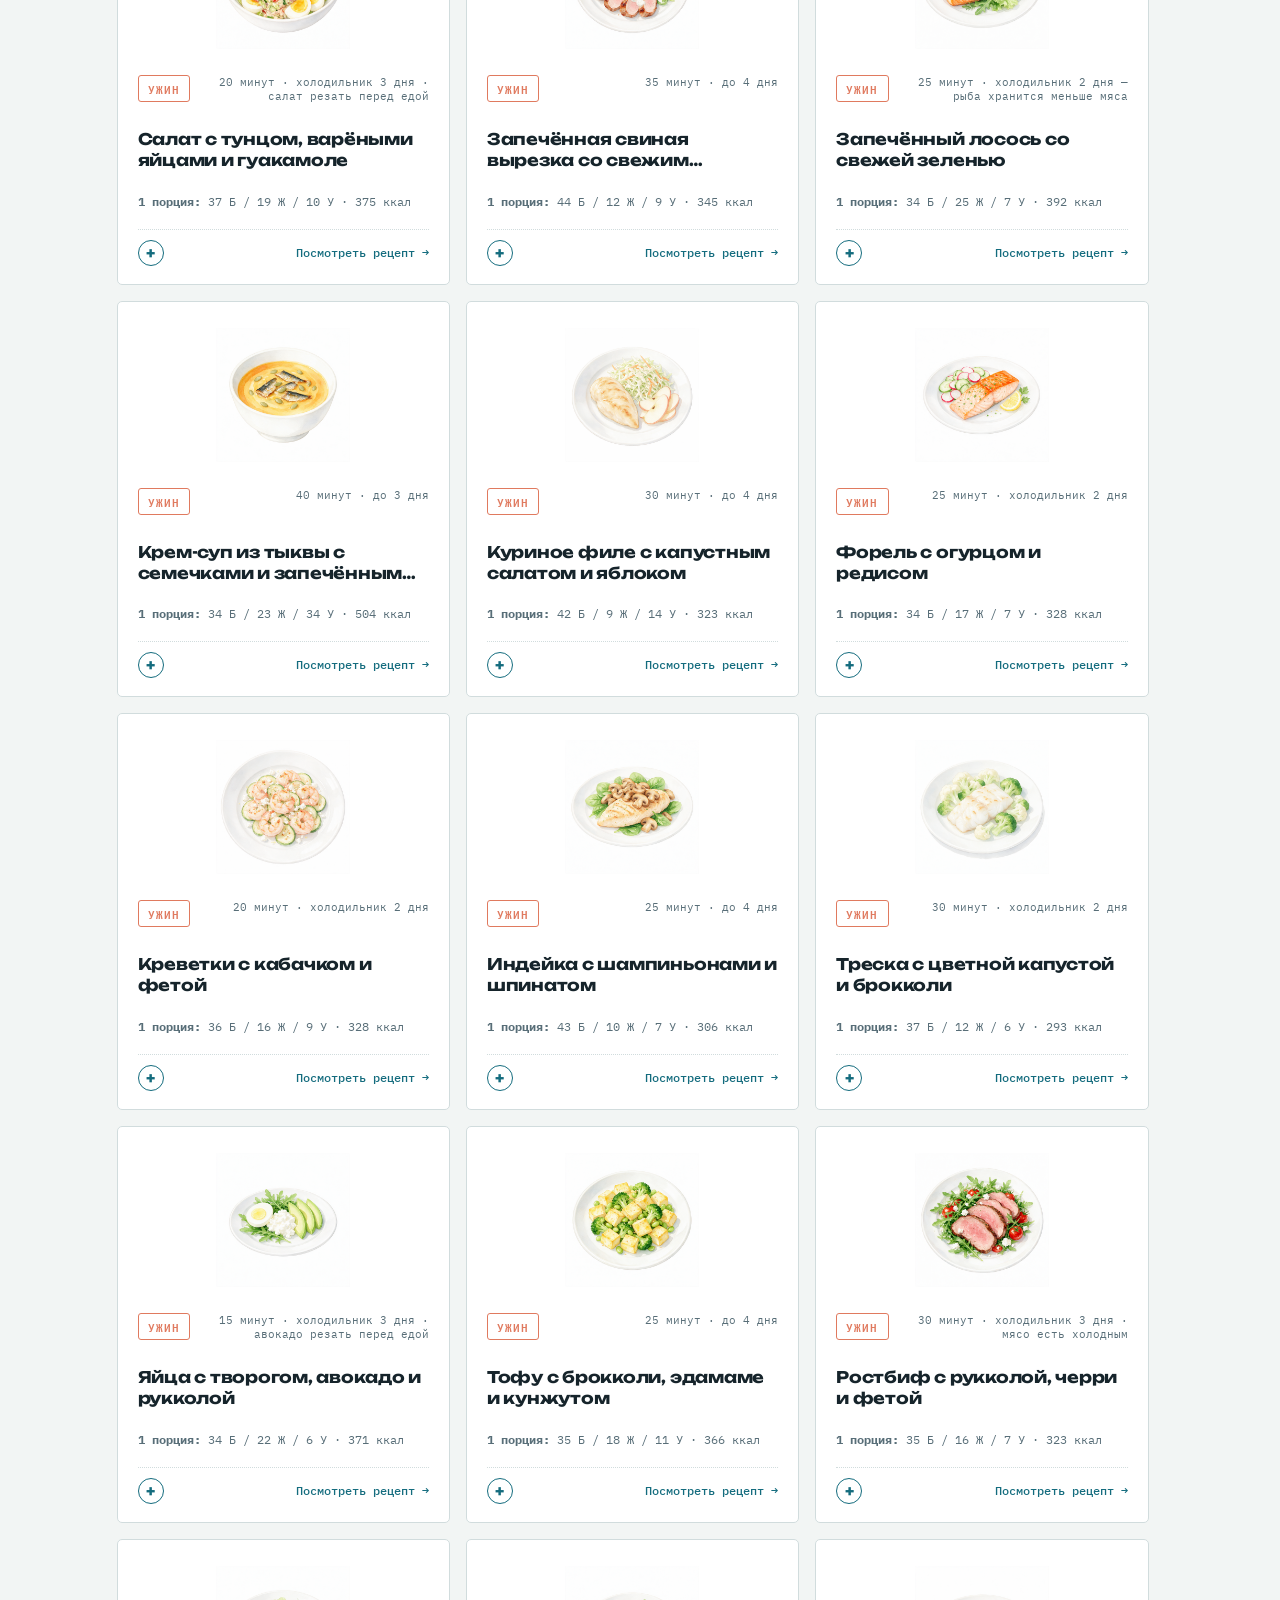
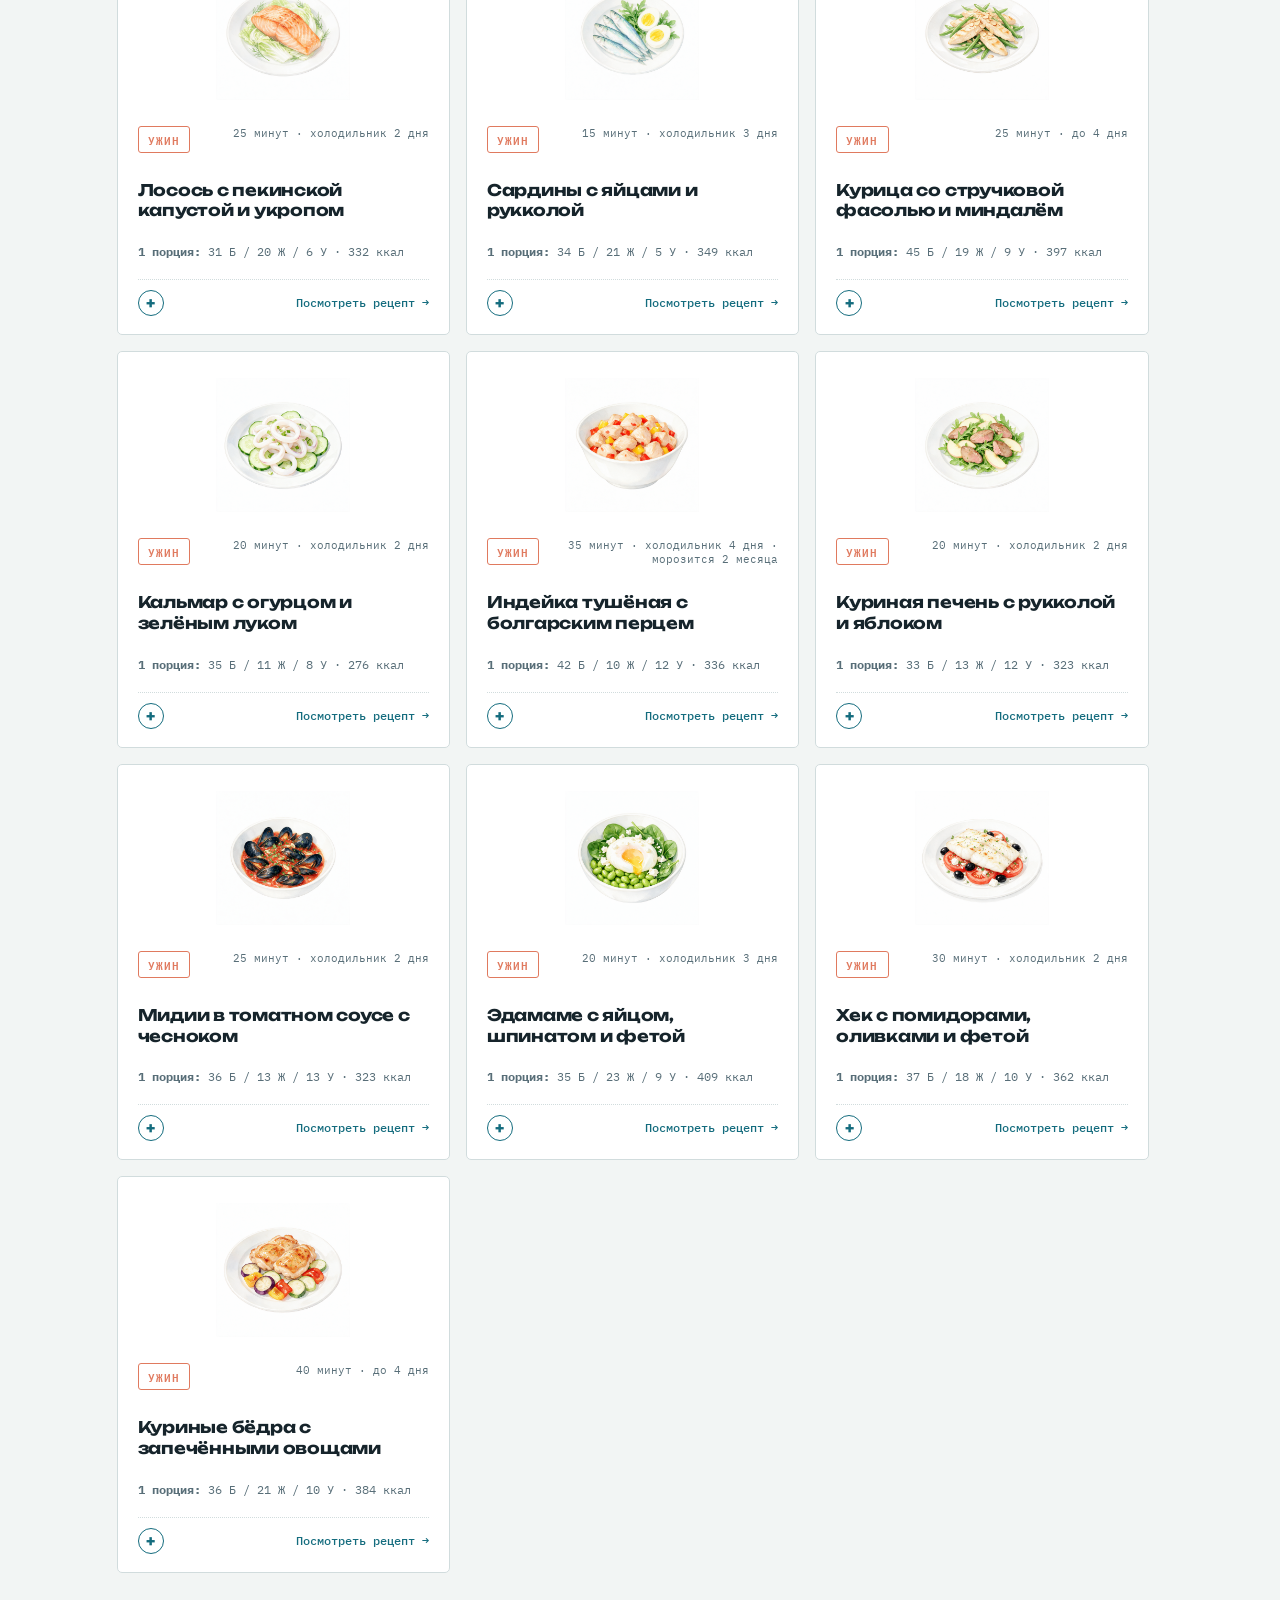
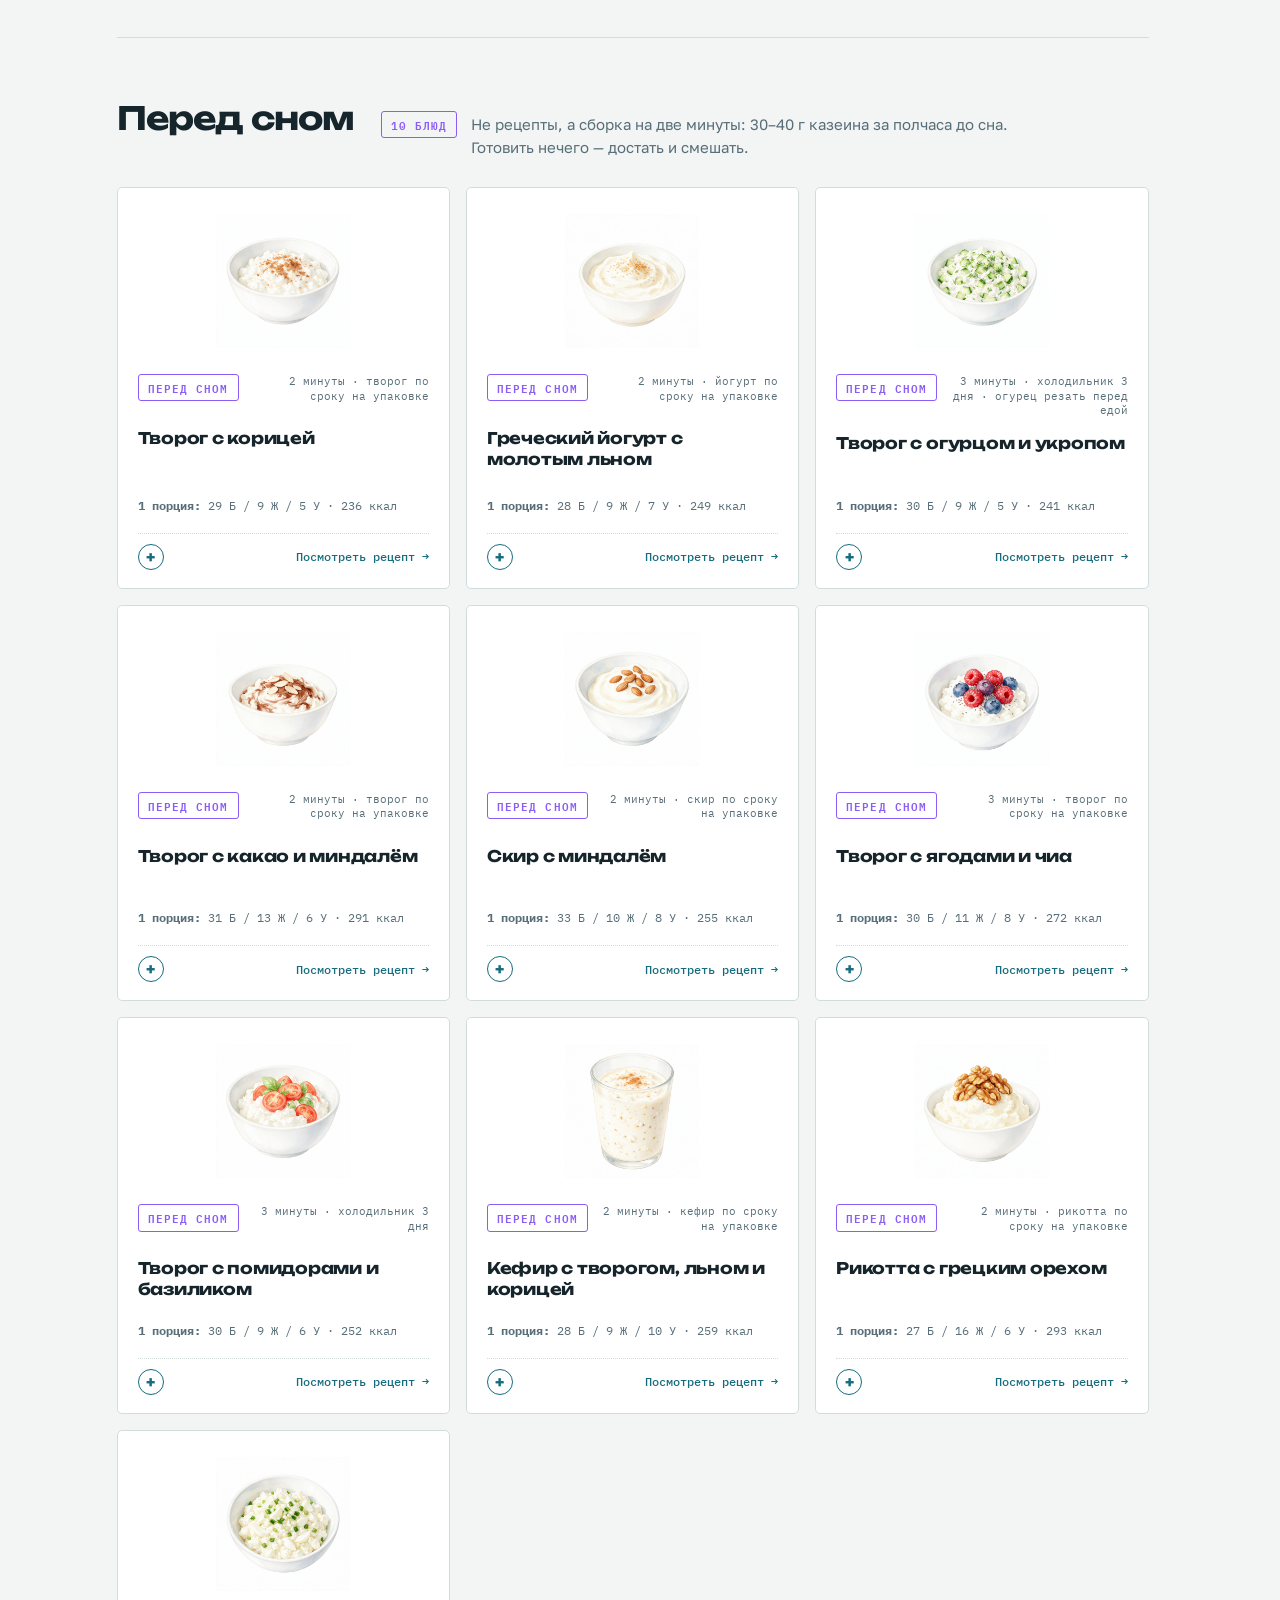
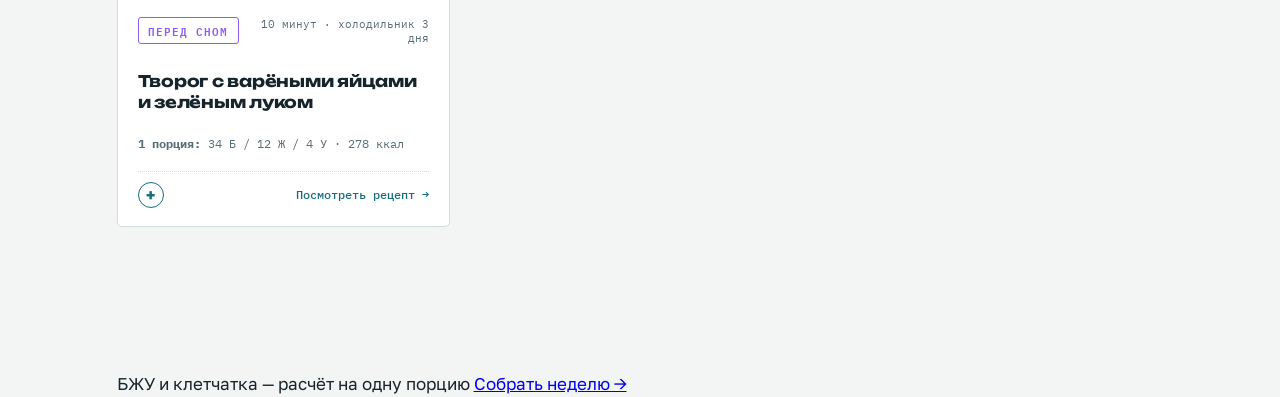
==== commit ae4cdbdb: "4" ====
--- a/index.html
+++ b/index.html
@@ -1,4 +1,4 @@
-﻿<!doctype html>
+<!doctype html>
 <html lang="ru">
 <head>
 <meta charset="utf-8">
@@ -40,41 +40,98 @@
   box-shadow: 0 2px 8px rgba(20, 108, 126, 0.08);
 }
 
-/* ---- единый блок фильтра ---- */
+/* ---- изящный и структурированный блок фильтра ---- */
 .filter-box{
-  margin-top:36px;
+  margin-top:24px;
   border:1px solid var(--line);
-  border-radius:4px;
+  border-radius:8px;
   background:var(--frost);
-  padding:16px 20px;
+  padding:20px 22px;
   display:flex;
   flex-direction:column;
-  gap:12px;
-}
-
-/* строка: таблетки приёмов + разделитель + таблетки тегов + вид справа */
-.filter-row{
+  gap:16px;
+  box-shadow: 0 4px 16px rgba(0, 0, 0, 0.02);
+}
+
+.filter-top-row{
   display:flex;
   align-items:center;
+  justify-content:space-between;
+  gap:14px;
+  flex-wrap:wrap;
+}
+
+.filter-top-row .search-wrap{
+  flex:1;
+  min-width:240px;
+  margin-bottom:0;
+}
+
+.filter-section{
+  display:flex;
+  flex-direction:column;
+  gap:10px;
+  padding-top:14px;
+  border-top:1px solid var(--line);
+}
+
+.filter-section-head{
+  display:flex;
+  align-items:center;
+  gap:10px;
+  flex-wrap:wrap;
+}
+
+.filter-label{
+  font-family:var(--mono);
+  font-size:11px;
+  letter-spacing:0.08em;
+  text-transform:uppercase;
+  color:var(--slate);
+  font-weight:600;
+}
+
+.filter-combine-badge {
+  font-family: var(--mono);
+  font-size: 10.5px;
+  letter-spacing: 0.03em;
+  color: var(--brine);
+  background: var(--ing-bg);
+  border: 1px dashed rgba(20, 108, 126, 0.35);
+  border-radius: 4px;
+  padding: 2px 8px;
+  font-weight: 500;
+  display: inline-flex;
+  align-items: center;
+}
+
+.filter-pills{
+  display:flex;
   gap:6px;
   flex-wrap:wrap;
-}
-.filter-pills{
-  display:flex;
-  gap:5px;
-  flex-wrap:wrap;
   align-items:center;
 }
-.filter-divider{
-  width:1px;
-  height:22px;
-  background:var(--line);
-  flex-shrink:0;
-  margin:0 4px;
-}
-.filter-spacer{ flex:1 1 0; }
-
-/* кнопки вида каталога (мелкие, справа) */
+
+/* Стилизация тегов-свойств: пунктирный контур показывает, что тег добирается в комбинацию */
+#f-tag .chip {
+  border-style: dashed;
+  background: #FAFDFC;
+}
+#f-tag .chip:hover {
+  border-style: solid;
+  border-color: var(--brine);
+}
+#f-tag .chip[aria-pressed="true"] {
+  border-style: solid;
+  border-width: 1.5px;
+  border-color: var(--brine);
+  background: rgba(20, 108, 126, 0.12);
+  color: var(--brine);
+  font-weight: 600;
+  box-shadow: 0 2px 8px rgba(20, 108, 126, 0.08);
+}
+
+/* кнопки вида каталога (мелкие, справа сверху) */
 .view-toggle{
   display:flex;
   gap:4px;
@@ -84,7 +141,7 @@
   font-family: var(--body);
   font-size: 13px;
   font-weight: 500;
-  padding: 6px 14px;
+  padding: 7px 14px;
   border-radius: 6px;
   border: 1px solid var(--line);
   background: #FFFFFF;
@@ -107,8 +164,28 @@
 }
 
 /* строка счётчика */
-.count-row{display:flex; justify-content:space-between; align-items:center; gap:8px}
+.count-row{
+  display:flex;
+  justify-content:space-between;
+  align-items:center;
+  gap:8px;
+  padding-top:12px;
+  border-top:1px solid var(--line);
+}
 .count{font-family:var(--mono); font-size:11.5px; color:var(--slate); margin:0}
+.btn-reset{
+  font-family:var(--body);
+  font-size:12.5px;
+  color:#DC2626;
+  background:none;
+  border:none;
+  cursor:pointer;
+  font-weight:500;
+  padding:4px 8px;
+  border-radius:4px;
+  transition:background .15s ease;
+}
+.btn-reset:hover{background:#FEF2F2}
 
 /* ---- навигационные аккордеоны ---- */
 .jump{display:flex; flex-direction:column; gap:8px; margin-top:24px}
@@ -227,21 +304,37 @@
     </div>
   </details>
 
-  <div class="filter-box" style="margin-top:20px;">
-    <div class="search-wrap">
-      <input type="search" id="f-search" class="search-input" placeholder="Поиск по названию или ингредиентам…" aria-label="Поиск по блюдам">
-      <kbd class="search-kbd">/</kbd>
-    </div>
-    <div class="filter-row">
-      <div class="filter-pills" id="f-meal"></div>
-      <div class="filter-divider"></div>
-      <div class="filter-pills" id="f-tag"></div>
-      <div class="filter-spacer"></div>
+  <div class="filter-box" style="margin-top:24px;">
+    <!-- Верхняя строка: поиск по рецептам и выбор вида каталога -->
+    <div class="filter-top-row">
+      <div class="search-wrap">
+        <input type="search" id="f-search" class="search-input" placeholder="Поиск по названию или ингредиентам…" aria-label="Поиск по блюдам">
+        <kbd class="search-kbd">/</kbd>
+      </div>
       <div class="view-toggle">
         <button class="view-btn" id="btn-mode-meal" aria-pressed="true" onclick="setGroupMode('meal')" title="По приёмам пищи">По приёмам</button>
         <button class="view-btn" id="btn-mode-matrix" aria-pressed="false" onclick="setGroupMode('matrix')" title="По базам и типам заготовок">По заготовкам</button>
       </div>
     </div>
+
+    <!-- Секция 1: Приём пищи -->
+    <div class="filter-section" style="border-top:none; padding-top:0;">
+      <div class="filter-section-head">
+        <span class="filter-label">Приём пищи:</span>
+      </div>
+      <div class="filter-pills" id="f-meal"></div>
+    </div>
+
+    <!-- Секция 2: Дополнительный фильтр по свойствам с пометкой о совмещении -->
+    <div class="filter-section">
+      <div class="filter-section-head">
+        <span class="filter-label">Фильтр по свойствам:</span>
+        <span class="filter-combine-badge">можно совмещать с приёмом пищи</span>
+      </div>
+      <div class="filter-pills" id="f-tag"></div>
+    </div>
+
+    <!-- Нижняя строка: счётчик результатов и сброс -->
     <div class="count-row">
       <p class="count" id="count"></p>
       <button class="btn-reset" id="btn-reset" hidden onclick="resetAllFilters()">Сбросить ✕</button>
@@ -570,8 +663,12 @@
   }
 
   var countParts = [shown + '\u00a0/\u00a0' + DISHES.length + ' блюд'];
+  if (fMeal) {
+    var mObj = MEALS.find(function(m) { return m.key === fMeal; });
+    if (mObj) countParts.push(mObj.name);
+  }
+  if (fTag) countParts.push(TAGS[fTag] || fTag);
   if (fSearch && fSearch.trim()) countParts.push('поиск: «' + esc(fSearch.trim()) + '»');
-  if (fTag) countParts.push(TAGS[fTag] || fTag);
   if (currentGroupMode === 'matrix') countParts.push('по заготовкам');
   document.getElementById('count').textContent = countParts.join(' · ');
   var hasActiveFilter = Boolean(fMeal || fTag || fSearch.trim() || currentGroupMode !== 'meal');
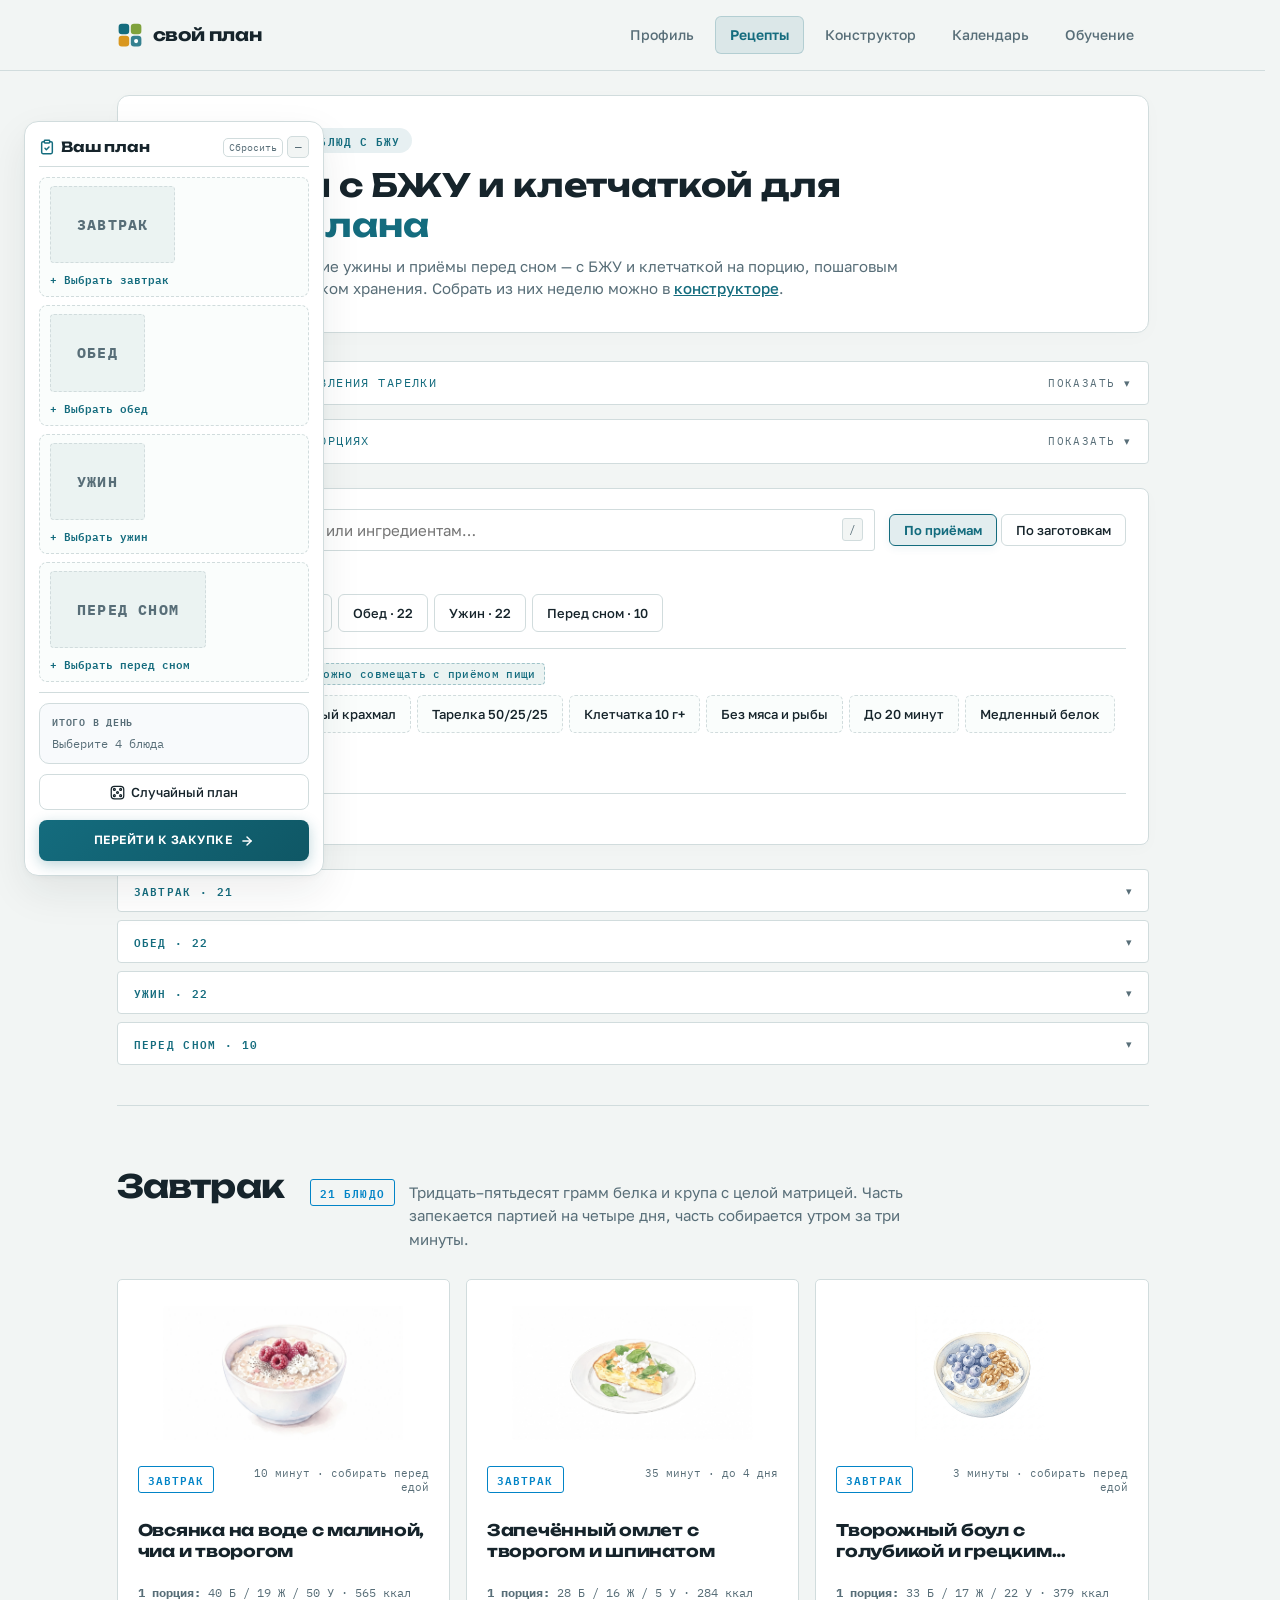
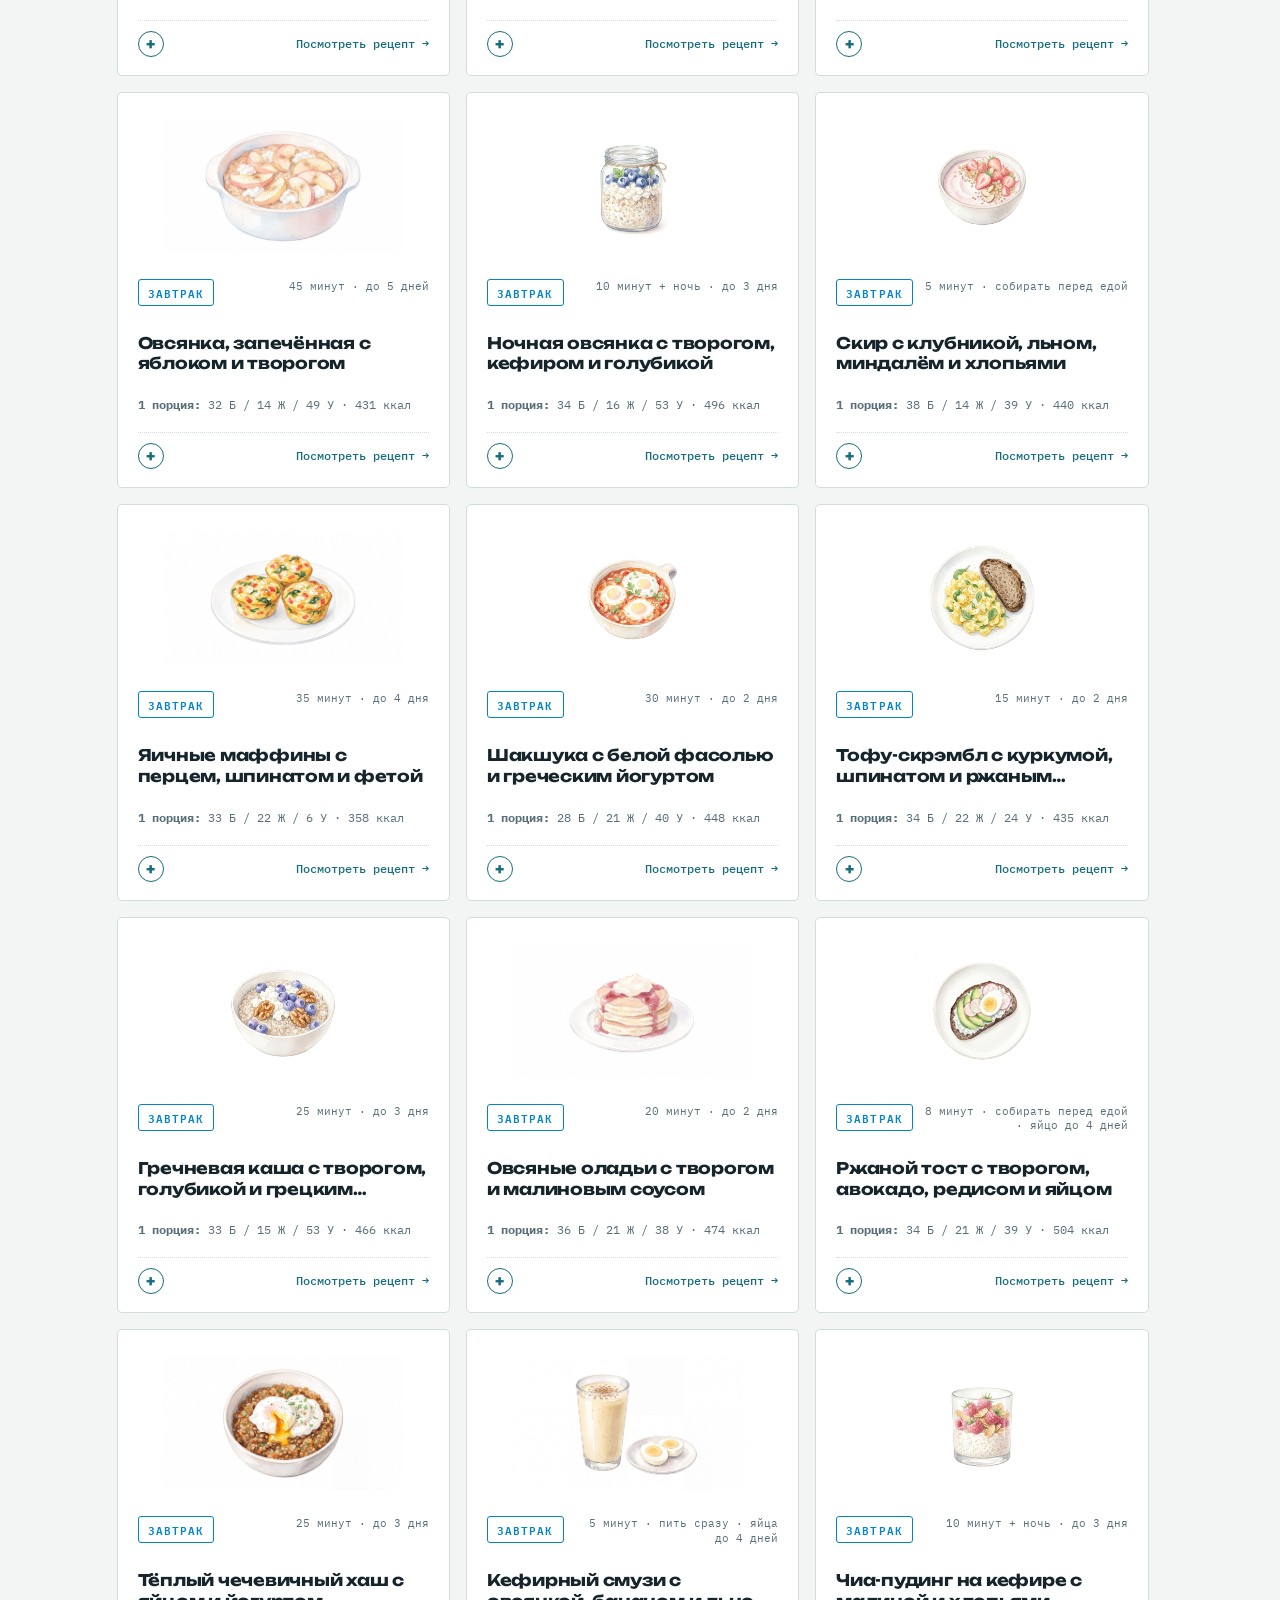
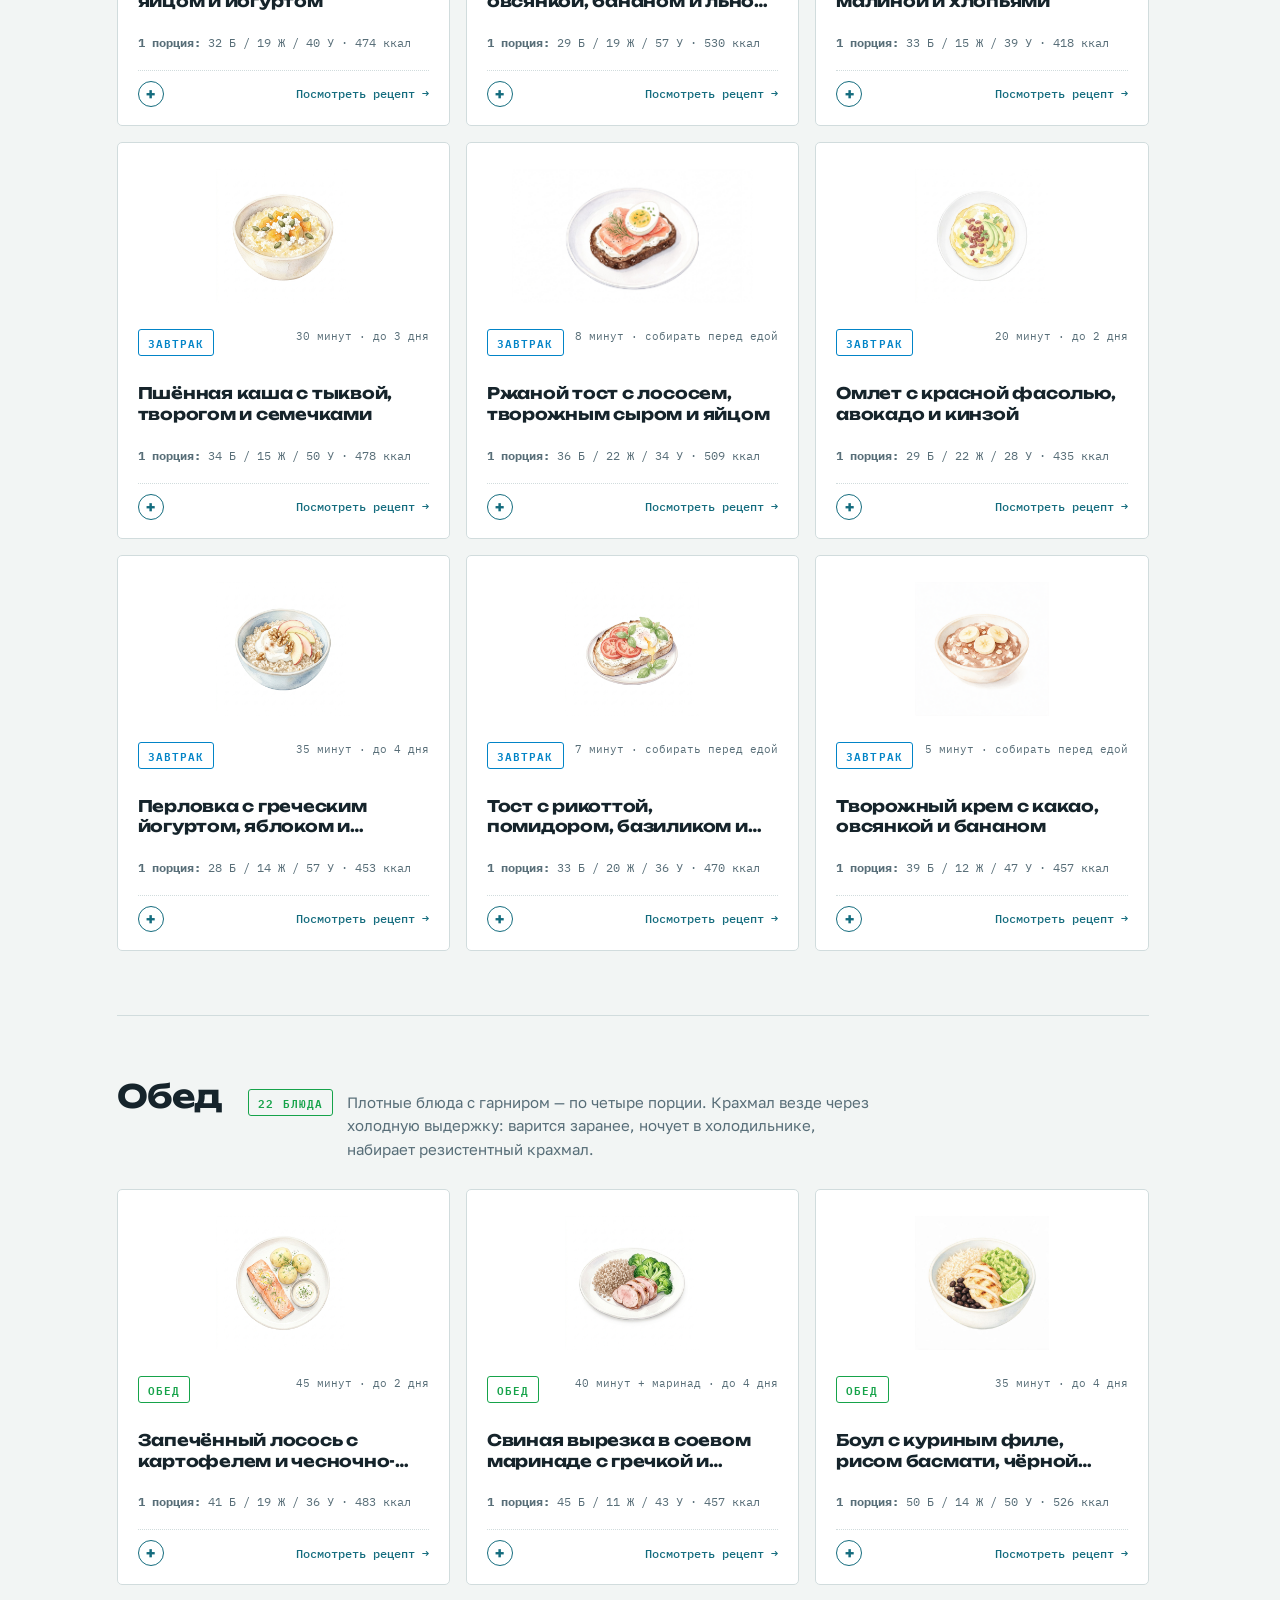
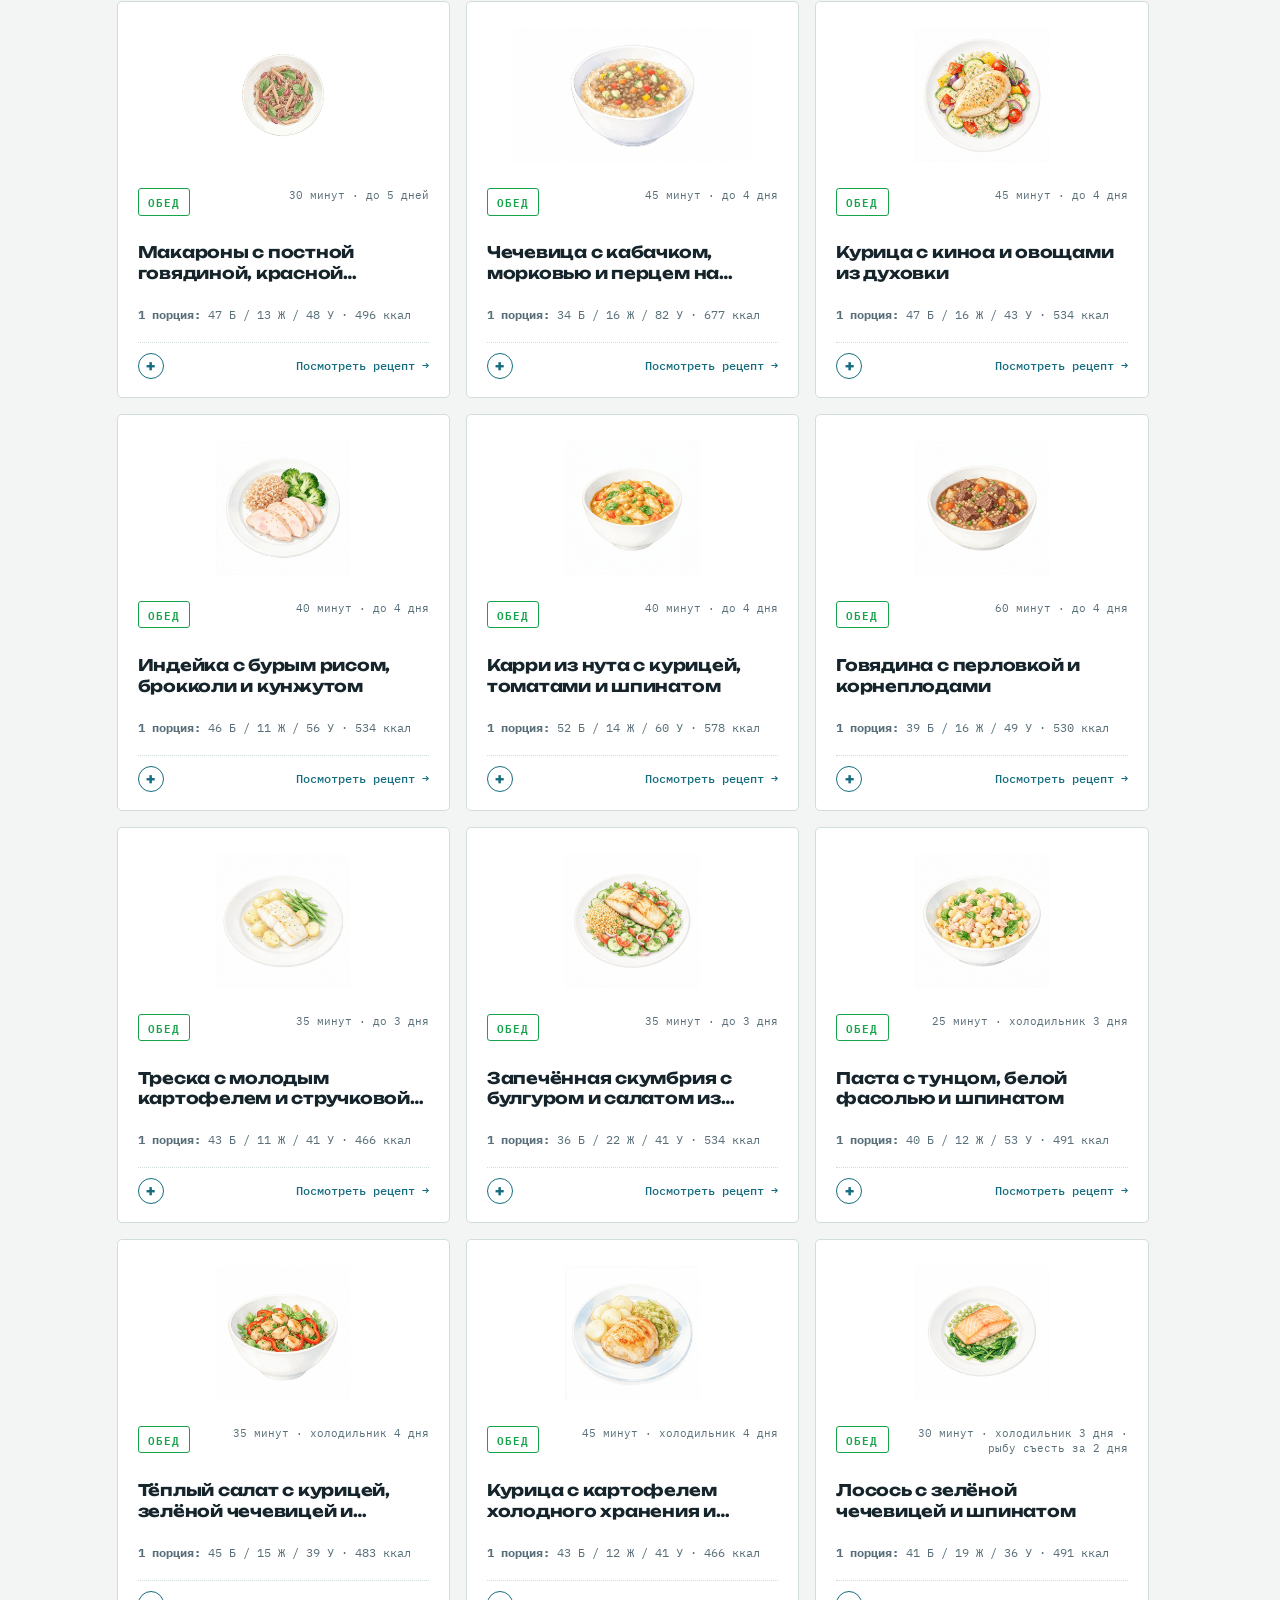
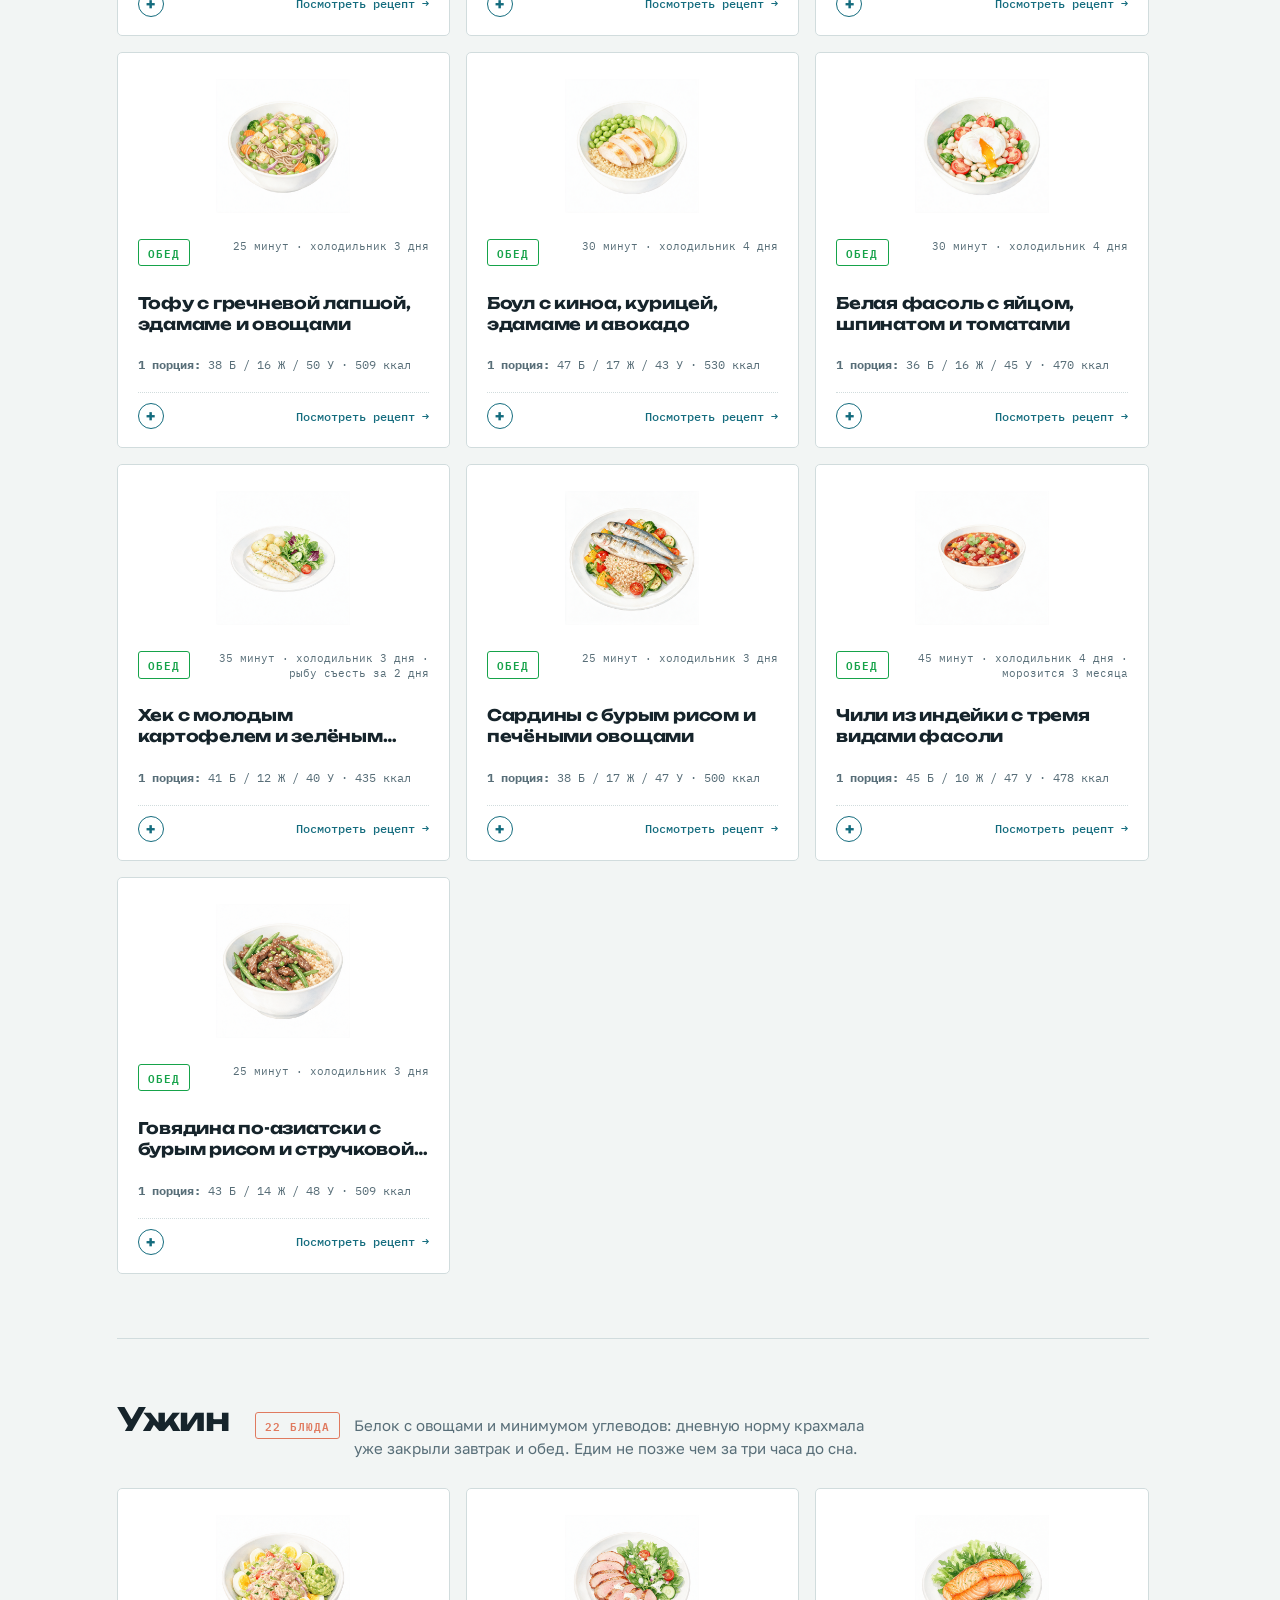
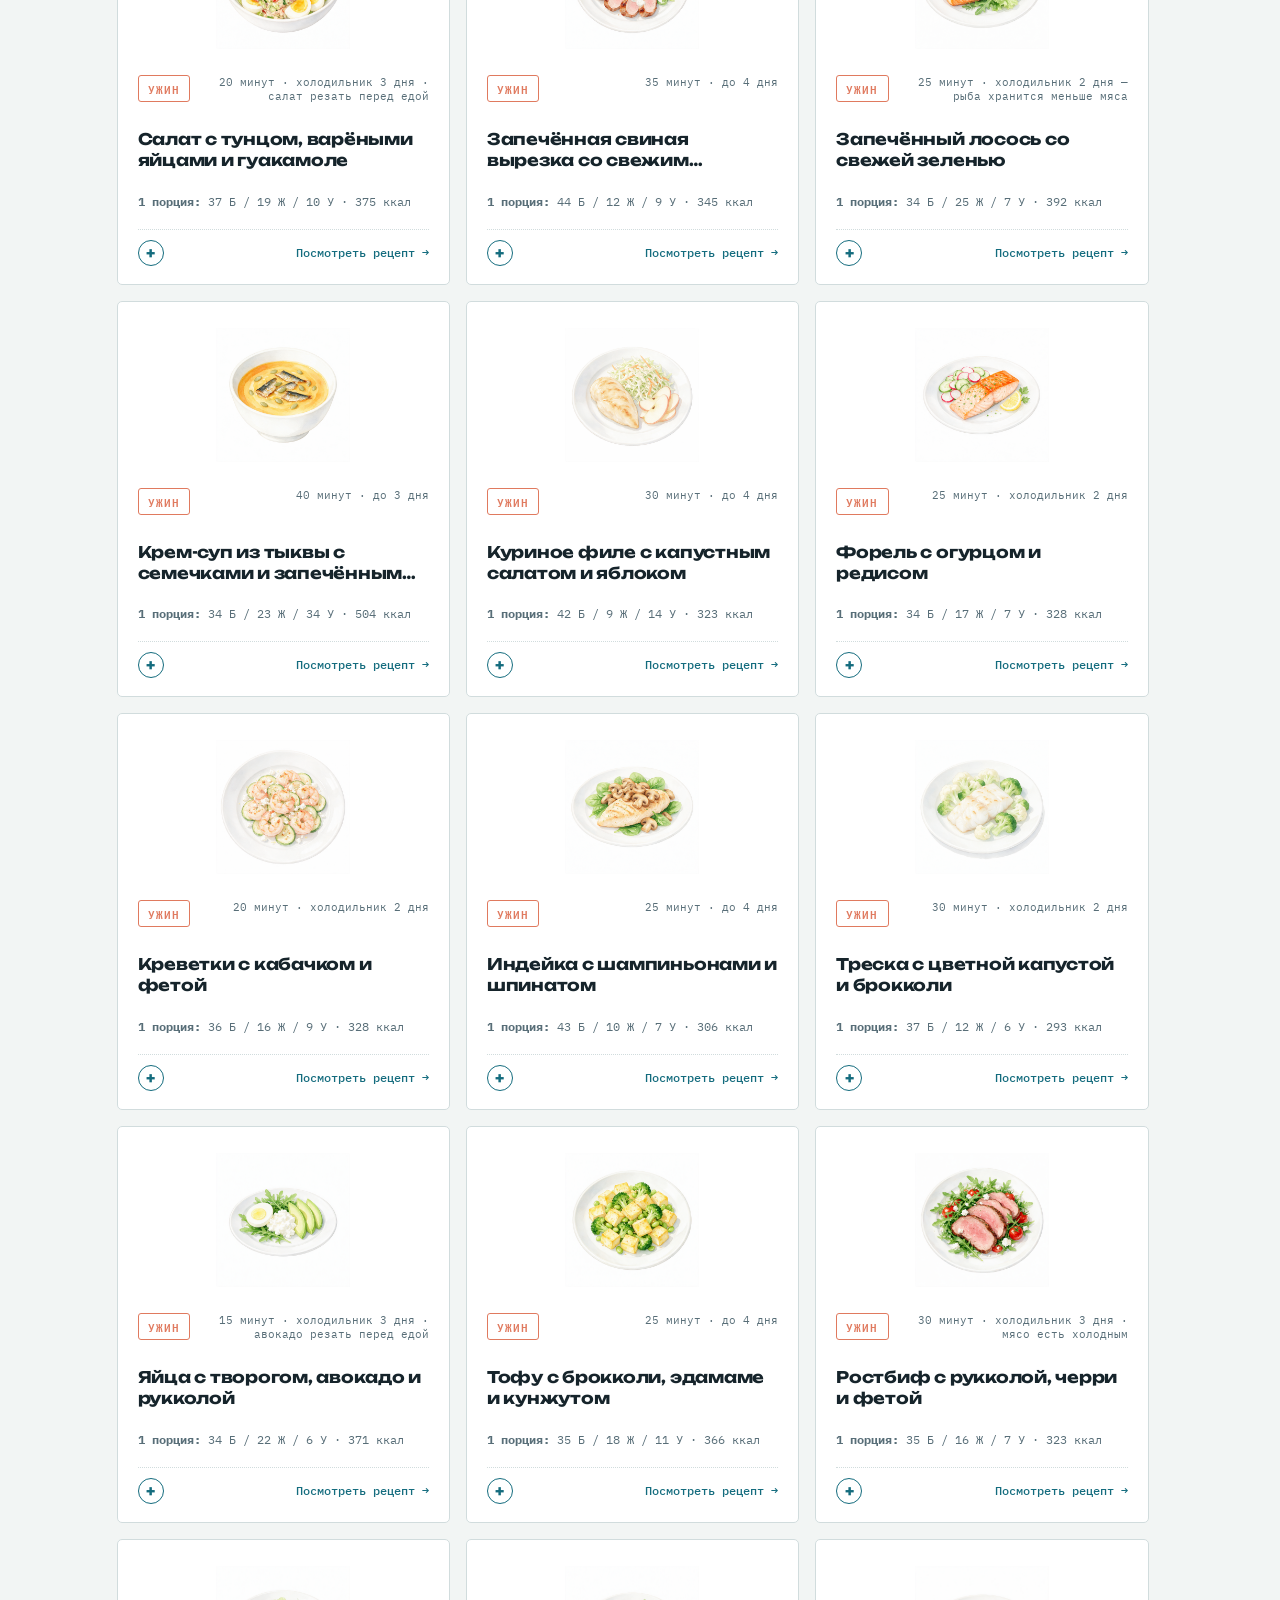
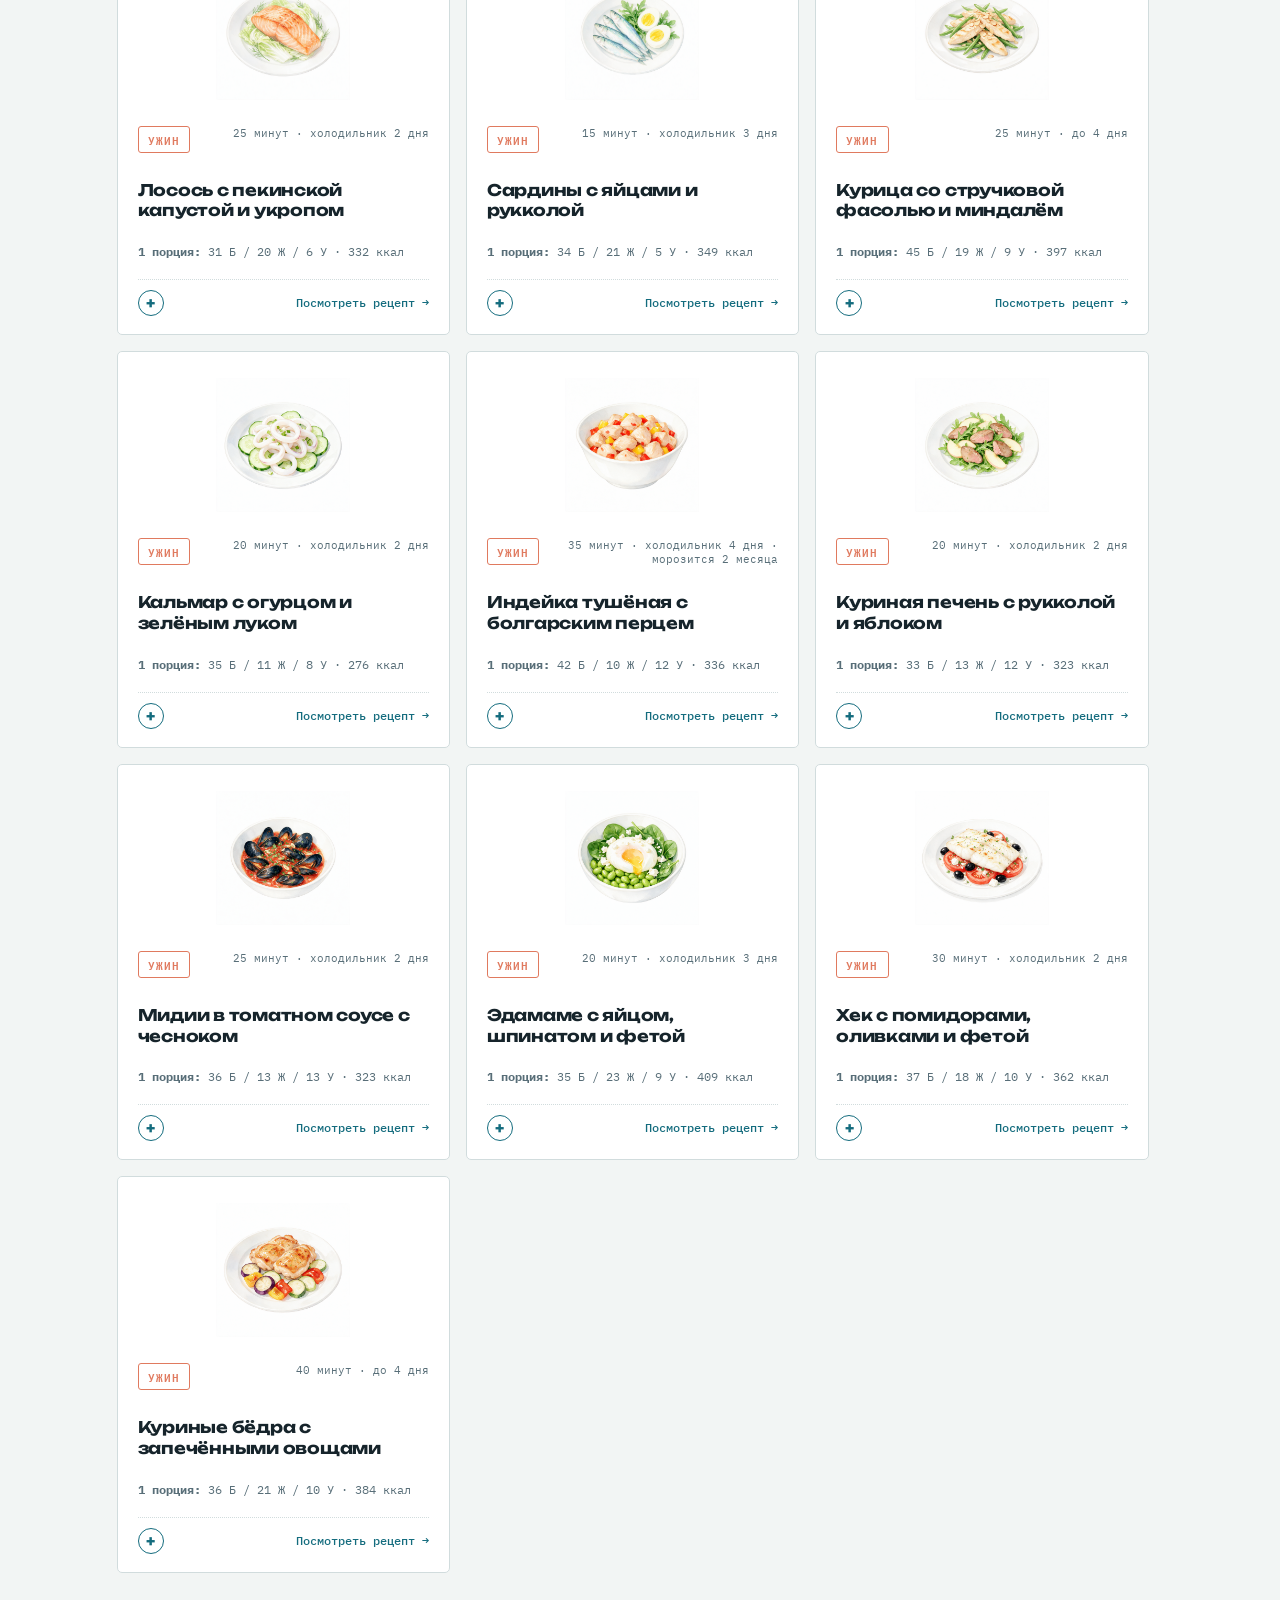
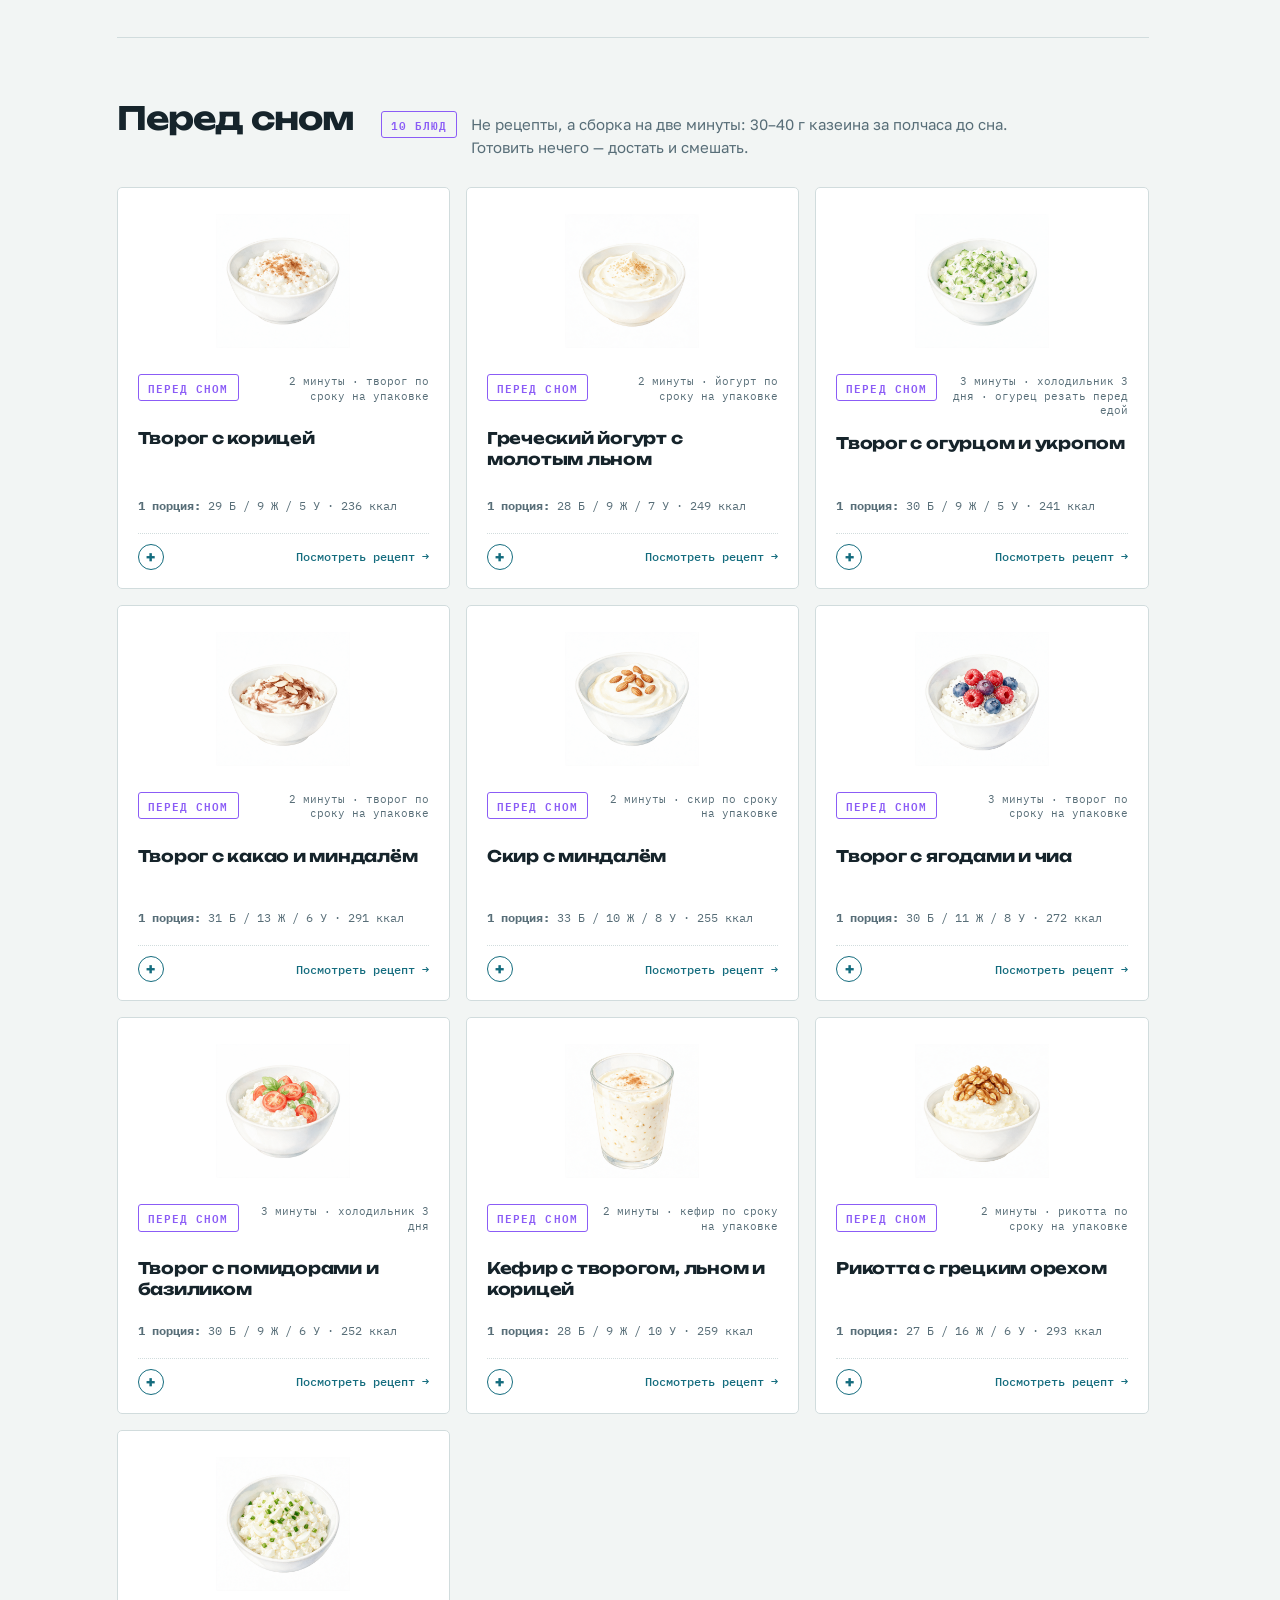
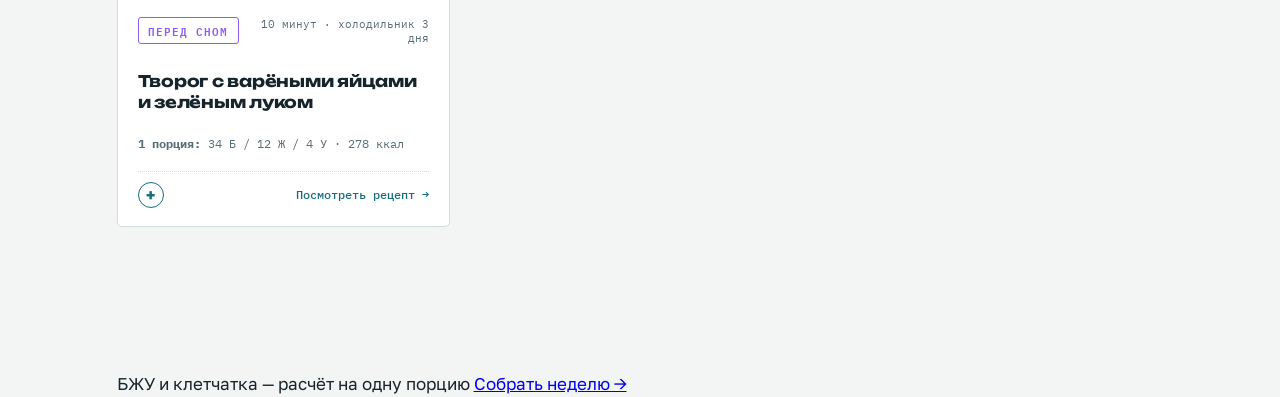
==== commit cd586062: "5" ====
--- a/index.html
+++ b/index.html
@@ -4,7 +4,7 @@
 <meta charset="utf-8">
 <meta name="viewport" content="width=device-width, initial-scale=1, viewport-fit=cover">
 <title>Рецепты — завтраки, обеды, ужины и приёмы перед сном</title>
-<meta name="description" content="75 рецептов с разметкой по приёмам пищи: завтраки, обеды, лёгкие ужины и казеиновые приёмы перед сном. БЖУ и клетчатка на порцию, пошаговое приготовление, сроки хранения.">
+<meta name="description" content="База рецептов с разметкой по приёмам пищи: завтраки, обеды, лёгкие ужины и казеиновые приёмы перед сном. Сбалансированный состав по БЖУ и клетчатке, пошаговое приготовление, сроки хранения.">
 <link rel="icon" type="image/png" sizes="256x256" href="favicon.png">
 <link rel="preconnect" href="https://fonts.googleapis.com">
 <link rel="icon" type="image/png" sizes="256x256" href="favicon.png">
@@ -254,27 +254,38 @@
 <!-- Левое плавающее меню собираемого плана -->
 <aside class="plan-sidebar" id="plan-sidebar" aria-label="Ваш собираемый рацион">
   <div class="plan-sidebar-header">
-    <div class="plan-sidebar-title">Ваш план</div>
+    <div class="plan-sidebar-title">
+      <svg class="plan-sidebar-icon" width="16" height="16" viewBox="0 0 24 24" fill="none" stroke="currentColor" stroke-width="2.2" stroke-linecap="round" stroke-linejoin="round"><path d="M16 4h2a2 2 0 0 1 2 2v14a2 2 0 0 1-2 2H6a2 2 0 0 1-2-2V6a2 2 0 0 1 2-2h2"/><rect x="8" y="2" width="8" height="4" rx="1" ry="1"/><path d="M9 14l2 2 4-4"/></svg>
+      <span>Ваш план</span>
+    </div>
     <div class="plan-sidebar-actions">
       <button class="plan-sidebar-reset-btn" onclick="resetCurrentPlan()" title="Сбросить выбранные блюда">Сбросить</button>
-      <div class="plan-sidebar-count" id="plan-sidebar-count">0 / 4</div>
       <button class="plan-sidebar-toggle-btn" id="plan-sidebar-toggle-btn" onclick="togglePlanSidebar()" title="Свернуть / Развернуть панель">—</button>
     </div>
   </div>
   <div class="plan-sidebar-slots" id="plan-sidebar-slots"></div>
   <div class="plan-sidebar-footer">
-    <div class="plan-sidebar-summary" id="plan-sidebar-summary">
-      <span>Выберите 4 блюда</span>
+    <div class="plan-sidebar-summary-box" id="plan-sidebar-summary-box">
+      <div class="plan-sidebar-summary-lbl">ИТОГО В ДЕНЬ</div>
+      <div class="plan-sidebar-summary-val" id="plan-sidebar-summary">
+        <span>Выберите 4 блюда</span>
+      </div>
     </div>
-    <button class="plan-sidebar-rand-btn" onclick="randomizeCurrentPlan()" title="Сгенерировать случайный сбалансированный рацион">Случайный план</button>
-    <a href="plan.html" class="plan-sidebar-go-btn">Перейти к закупке →</a>
+    <button class="plan-sidebar-rand-btn" onclick="randomizeCurrentPlan()" title="Сгенерировать случайный сбалансированный рацион">
+      <svg width="15" height="15" viewBox="0 0 24 24" fill="none" stroke="currentColor" stroke-width="2" stroke-linecap="round" stroke-linejoin="round"><rect x="2" y="2" width="20" height="20" rx="5" ry="5"/><circle cx="12" cy="12" r="1.5"/><circle cx="7" cy="7" r="1.5"/><circle cx="17" cy="17" r="1.5"/><circle cx="7" cy="17" r="1.5"/><circle cx="17" cy="7" r="1.5"/></svg>
+      <span>Случайный план</span>
+    </button>
+    <a href="plan.html" class="plan-sidebar-go-btn">
+      <span>ПЕРЕЙТИ К ЗАКУПКЕ</span>
+      <svg width="14" height="14" viewBox="0 0 24 24" fill="none" stroke="currentColor" stroke-width="2.5" stroke-linecap="round" stroke-linejoin="round"><line x1="5" y1="12" x2="19" y2="12"/><polyline points="12 5 19 12 12 19"/></svg>
+    </a>
   </div>
 </aside>
 
 <main class="wrap" style="padding-bottom: 80px;">
   <section class="hero-box" id="hero-box">
-    <div class="hero-eyebrow">БАЗА РЕЦЕПТОВ · 75 БЛЮД С БЖУ</div>
-    <h1>Семьдесят пять блюд для <em>своего плана</em> питания</h1>
+    <div class="hero-eyebrow" id="hero-eyebrow">КАТАЛОГ СБАЛАНСИРОВАННЫХ БЛЮД</div>
+    <h1>Рецепты с БЖУ и клетчаткой для <em>своего плана</em></h1>
     <p class="lede">Завтраки, обеды, лёгкие ужины и приёмы перед сном — с БЖУ и клетчаткой на порцию, пошаговым приготовлением и сроком хранения. Собрать из них неделю можно в <a href="plan.html" style="color:var(--brine); font-weight:500;">конструкторе</a>.</p>
   </section>
 
@@ -528,7 +539,7 @@
 var fMeal = '', fTag = '', fSearch = '';
 
 document.getElementById('f-meal').innerHTML =
-  '<button class="chip" data-meal="" aria-pressed="true">Все • 75</button>' +
+  '<button class="chip" data-meal="" aria-pressed="true">Все • ' + DISHES.length + '</button>' +
   MEALS.map(function (m) {
     var count = dishesFor(m.key).length;
     return '<button class="chip" data-meal="' + m.key + '" aria-pressed="false">' +
@@ -922,32 +933,21 @@
       totalKcal += (dish.mac.kcal || 0);
       totalP += (dish.mac.p || 0);
 
-      return '<div class="plan-sidebar-slot filled">' +
+      return '<div class="plan-sidebar-slot filled slot-' + m.key + '">' +
         '<div class="plan-sidebar-slot-label">' +
-          '<span>' + esc(m.name) + '</span>' +
+          '<span class="slot-meal-pill ' + m.key + '">' + esc(m.name) + '</span>' +
           '<button class="plan-sidebar-remove-btn" onclick="removeDishFromSidebar(\'' + dish.id + '\')" title="Удалить из плана">✕</button>' +
         '</div>' +
         '<div class="plan-sidebar-slot-name" title="' + esc(dish.name) + '">' + esc(dish.short || dish.name) + '</div>' +
-        '<div class="plan-sidebar-slot-meta">' + (dish.mac.p || 0) + ' Б · ' + (dish.mac.kcal || 0) + ' ккал</div>' +
+        '<div class="plan-sidebar-slot-meta">' + (dish.mac.p || 0) + ' г Б · ' + (dish.mac.kcal || 0) + ' ккал</div>' +
       '</div>';
     } else {
-      return '<div class="plan-sidebar-slot">' +
-        '<div class="plan-sidebar-slot-label"><span>' + esc(m.name) + '</span></div>' +
+      return '<div class="plan-sidebar-slot slot-empty">' +
+        '<div class="plan-sidebar-slot-label"><span class="slot-meal-pill empty">' + esc(m.name) + '</span></div>' +
         '<button class="plan-sidebar-empty-btn" onclick="scrollToMealCategory(\'' + m.key + '\')">+ Выбрать ' + esc(m.name.toLowerCase()) + '</button>' +
       '</div>';
     }
   }).join('');
-
-  var countEl = document.getElementById('plan-sidebar-count');
-  if (countEl) {
-    if (filledCount === 4) {
-      countEl.textContent = '✓ 4 / 4';
-      countEl.classList.add('complete');
-    } else {
-      countEl.textContent = filledCount + ' / 4';
-      countEl.classList.remove('complete');
-    }
-  }
 
   var slotsEl = document.getElementById('plan-sidebar-slots');
   if (slotsEl) slotsEl.innerHTML = slotsHTML;
@@ -955,8 +955,11 @@
   var sumEl = document.getElementById('plan-sidebar-summary');
   if (sumEl) {
     sumEl.innerHTML = filledCount > 0 ?
-      '<span>Примерно / день:</span> <b>' + totalP + ' Б · ~' + totalKcal + ' ккал</b>' :
-      '<span>Выберите 4 блюда</span>';
+      '<div class="plan-summary-pills">' +
+        '<span class="sum-pill p-pill"><b>' + totalP + ' г</b> белка</span>' +
+        '<span class="sum-pill cal-pill"><b>~' + totalKcal + '</b> ккал</span>' +
+      '</div>' :
+      '<span class="sum-empty-text">Выберите 4 блюда</span>';
   }
 }
 
@@ -1219,6 +1222,11 @@
   }
 });
 
+var heroEb = document.getElementById('hero-eyebrow');
+if (heroEb && typeof DISHES !== 'undefined' && DISHES.length) {
+  heroEb.textContent = 'БАЗА РЕЦЕПТОВ · ' + DISHES.length + ' БЛЮД С БЖУ';
+}
+
 renderAllGroups();
 apply();
 updateAllCardAddButtons();
--- a/style.css
+++ b/style.css
@@ -646,27 +646,27 @@
   position: fixed;
   bottom: 24px;
   left: 24px;
-  width: 280px;
-  background: var(--frost);
-  border: 1px solid var(--line);
-  border-radius: 10px;
-  padding: 16px;
-  box-shadow: 0 12px 36px rgba(0, 0, 0, 0.12);
+  width: 300px;
+  background: #FFFFFF;
+  border: 1px solid var(--line);
+  border-radius: 14px;
+  padding: 14px;
+  box-shadow: 0 16px 40px rgba(22, 36, 43, 0.08), 0 2px 8px rgba(0, 0, 0, 0.04);
   z-index: 90;
   display: flex;
   flex-direction: column;
   gap: 10px;
-  transition: transform .25s ease, opacity .25s ease, max-height .25s ease;
-}
-
-/* На экранах от 1640px панель фиксируется СЛЕВА ВНЕ основного контейнера .wrap (1080px) */
+  transition: transform .25s ease, opacity .25s ease, box-shadow .25s ease;
+  box-sizing: border-box;
+}
+
 @media (min-width: 1640px) {
   .plan-sidebar {
     top: 90px;
     bottom: auto;
-    left: calc((100vw - 1080px) / 2 - 275px);
-    width: 250px;
-    box-shadow: 0 10px 30px rgba(0, 0, 0, 0.06);
+    left: calc((100vw - 1080px) / 2 - 325px);
+    width: 300px;
+    box-shadow: 0 12px 36px rgba(22, 36, 43, 0.06), 0 2px 6px rgba(0, 0, 0, 0.03);
   }
 }
 
@@ -690,6 +690,9 @@
   align-items: center;
   padding-bottom: 8px;
   border-bottom: 1px solid var(--line);
+  gap: 6px;
+  width: 100%;
+  box-sizing: border-box;
 }
 
 .plan-sidebar.collapsed .plan-sidebar-header {
@@ -705,31 +708,54 @@
   display: flex;
   align-items: center;
   gap: 6px;
+  white-space: nowrap !important;
+  flex-shrink: 0;
+}
+
+.plan-sidebar-icon {
+  color: var(--brine);
+  flex-shrink: 0;
 }
 
 .plan-sidebar-actions {
   display: flex;
   align-items: center;
-  gap: 6px;
-}
-
-/* ---- Улучшенный индикатор 4 из 4 ---- */
-@keyframes completePulse {
-  0%, 100% { transform: scale(1); box-shadow: 0 2px 8px rgba(43, 122, 120, 0.25); }
-  50% { transform: scale(1.05); box-shadow: 0 4px 14px rgba(43, 122, 120, 0.45); }
+  gap: 4px;
+  flex-shrink: 0;
+}
+
+.plan-sidebar-reset-btn {
+  background: transparent;
+  border: 1px solid var(--line);
+  border-radius: 5px;
+  color: var(--slate);
+  font-family: var(--mono);
+  font-size: 10px;
+  padding: 2px 5px;
+  cursor: pointer;
+  transition: all .15s ease;
+  display: inline-flex;
+  align-items: center;
+  white-space: nowrap;
+}
+
+.plan-sidebar-reset-btn:hover {
+  border-color: #e11d48;
+  color: #e11d48;
+  background: #ffe4e6;
 }
 
 .plan-sidebar-count {
   font-family: var(--mono);
-  font-size: 11px;
+  font-size: 10.5px;
   font-weight: 700;
-  color: var(--slate);
-  background: var(--ing-bg);
-  padding: 3px 10px;
-  border-radius: 12px;
-  border: 1px solid var(--line);
+  color: var(--brine-dark);
+  background: rgba(20, 108, 126, 0.08);
+  padding: 2px 7px;
+  border-radius: 10px;
+  border: 1px solid rgba(20, 108, 126, 0.2);
   transition: all .25s ease;
-  letter-spacing: .02em;
+  letter-spacing: .01em;
   white-space: nowrap !important;
   display: inline-flex;
   align-items: center;
@@ -738,68 +764,99 @@
 }
 
 .plan-sidebar-count.complete {
-  background: rgba(16, 185, 129, 0.12);
+  background: #ECFDF5;
   color: #059669;
-  border: 1px solid rgba(16, 185, 129, 0.3);
-  font-weight: 700;
+  border: 1px solid #A7F3D0;
+  box-shadow: 0 2px 8px rgba(16, 185, 129, 0.2);
+  animation: completePulse 2s infinite;
 }
 
 .plan-sidebar-toggle-btn {
-  background: transparent;
-  border: 1px solid var(--line);
-  border-radius: 4px;
+  background: var(--ice);
+  border: 1px solid var(--line);
+  border-radius: 5px;
   color: var(--slate);
   font-family: var(--mono);
   font-size: 11px;
-  padding: 2px 6px;
+  width: 22px;
+  height: 22px;
+  padding: 0;
   cursor: pointer;
   transition: all .15s ease;
+  display: inline-flex;
+  align-items: center;
+  justify-content: center;
+  flex-shrink: 0;
 }
 
 .plan-sidebar-toggle-btn:hover {
   border-color: var(--brine);
   color: var(--brine);
+  background: #FFFFFF;
 }
 
 .plan-sidebar-slots {
   display: flex;
   flex-direction: column;
-  gap: 6px;
+  gap: 8px;
 }
 
 .plan-sidebar-slot {
   border: 1px dashed var(--line);
-  border-radius: 6px;
-  padding: 7px 9px;
-  background: var(--ice);
-  transition: .15s ease;
+  border-radius: 8px;
+  padding: 8px 10px;
+  background: #FAFDFC;
+  transition: all .18s ease;
 }
 
 .plan-sidebar-slot.filled {
   border-style: solid;
   border-color: var(--line);
-  border-left: 3px solid var(--brine);
-  background: var(--frost);
+  border-left-width: 3.5px;
+  background: #FFFFFF;
+  box-shadow: 0 2px 8px rgba(0, 0, 0, 0.03);
+}
+
+.plan-sidebar-slot.filled.slot-b { border-left-color: #0284C7; }
+.plan-sidebar-slot.filled.slot-l { border-left-color: #16A34A; }
+.plan-sidebar-slot.filled.slot-d { border-left-color: #E07A5F; }
+.plan-sidebar-slot.filled.slot-n { border-left-color: #8B5CF6; }
+
+.plan-sidebar-slot.filled:hover {
+  transform: translateY(-1.5px);
+  box-shadow: 0 6px 16px rgba(0, 0, 0, 0.06);
+  border-color: rgba(20, 108, 126, 0.25);
 }
 
 .plan-sidebar-slot-label {
+  display: flex;
+  justify-content: space-between;
+  align-items: center;
+  margin-bottom: 4px;
+}
+
+.slot-meal-pill {
   font-family: var(--mono);
-  font-size: 10px;
-  letter-spacing: .06em;
+  font-size: 9.5px;
+  letter-spacing: .08em;
   text-transform: uppercase;
-  color: var(--slate);
-  margin-bottom: 2px;
-  display: flex;
-  justify-content: space-between;
-  align-items: center;
-}
+  font-weight: 700;
+  padding: 2px 6px;
+  border-radius: 4px;
+}
+
+.slot-meal-pill.b { background: #E0F2FE; color: #0284C7; }
+.slot-meal-pill.l { background: #DCFCE7; color: #16A34A; }
+.slot-meal-pill.d { background: #FFEDD5; color: #EA580C; }
+.slot-meal-pill.n { background: #F3E8FF; color: #7C3AED; }
+.slot-meal-pill.empty { background: var(--ing-bg); color: var(--slate); }
 
 .plan-sidebar-slot-name {
   font-family: var(--body);
-  font-size: 12px;
+  font-size: 13px;
   font-weight: 600;
   color: var(--steel);
-  line-height: 1.25;
+  line-height: 1.3;
   white-space: nowrap;
   overflow: hidden;
   text-overflow: ellipsis;
@@ -807,9 +864,9 @@
 
 .plan-sidebar-slot-meta {
   font-family: var(--mono);
-  font-size: 10.5px;
+  font-size: 11px;
   color: var(--slate);
-  margin-top: 2px;
+  margin-top: 3px;
 }
 
 .plan-sidebar-empty-btn {
@@ -818,9 +875,9 @@
   color: var(--brine);
   font-family: var(--mono);
   font-size: 11px;
-  font-weight: 500;
+  font-weight: 600;
   cursor: pointer;
-  padding: 0;
+  padding: 2px 0 0 0;
   display: flex;
   align-items: center;
   gap: 4px;
@@ -833,68 +890,104 @@
 }
 
 .plan-sidebar-remove-btn {
-  background: transparent;
+  background: rgba(0, 0, 0, 0.04);
   border: none;
   color: var(--slate);
-  font-size: 13px;
+  font-size: 11px;
+  width: 20px;
+  height: 20px;
+  border-radius: 50%;
   cursor: pointer;
-  padding: 0 4px;
+  display: inline-flex;
+  align-items: center;
+  justify-content: center;
   line-height: 1;
-  border-radius: 3px;
-  transition: .15s;
+  transition: all .15s ease;
 }
 
 .plan-sidebar-remove-btn:hover {
-  color: #e11d48;
-  background: #ffe4e6;
+  color: #E11D48;
+  background: #FEE2E2;
+  transform: scale(1.1);
 }
 
 .plan-sidebar-footer {
-  padding-top: 8px;
+  padding-top: 10px;
   border-top: 1px solid var(--line);
   display: flex;
   flex-direction: column;
+  gap: 10px;
+}
+
+.plan-sidebar-summary-box {
+  background: #F8FAFC;
+  border-radius: 10px;
+  padding: 10px 12px;
+  border: 1px solid var(--line);
+}
+
+.plan-sidebar-summary-lbl {
+  font-family: var(--mono);
+  font-size: 9.5px;
+  letter-spacing: .08em;
+  text-transform: uppercase;
+  color: var(--slate);
+  font-weight: 600;
+  margin-bottom: 6px;
+}
+
+.plan-sidebar-summary-val {
+  font-family: var(--mono);
+  font-size: 12px;
+  color: var(--steel);
+}
+
+.plan-summary-pills {
+  display: flex;
   gap: 8px;
-}
-
-.plan-sidebar-summary {
+  align-items: center;
+}
+
+.sum-pill {
+  flex: 1;
   font-family: var(--mono);
-  font-size: 11px;
+  font-size: 11.5px;
+  padding: 6px 8px;
+  border-radius: 7px;
+  display: inline-flex;
+  align-items: center;
+  justify-content: center;
+  gap: 4px;
+  white-space: nowrap;
+  box-shadow: 0 1px 3px rgba(0, 0, 0, 0.03);
+}
+
+.sum-pill.p-pill {
+  background: #FFFFFF;
+  color: var(--steel);
+  border: 1px solid var(--line);
+}
+
+.sum-pill.cal-pill {
+  background: #FFFFFF;
+  color: var(--brine-dark);
+  border: 1px solid var(--line);
+  font-weight: 700;
+}
+
+.sum-empty-text {
+  font-size: 11.5px;
   color: var(--slate);
-  display: flex;
-  justify-content: space-between;
-  align-items: center;
-}
-
-.plan-sidebar-reset-btn {
-  background: transparent;
-  border: 1px solid var(--line);
-  border-radius: 4px;
-  color: var(--slate);
-  font-family: var(--mono);
-  font-size: 10.5px;
-  padding: 2px 6px;
-  cursor: pointer;
-  transition: all .15s ease;
-  display: inline-flex;
-  align-items: center;
-  gap: 3px;
-}
-
-.plan-sidebar-reset-btn:hover {
-  border-color: #e11d48;
-  color: #e11d48;
-  background: #ffe4e6;
 }
 
 .plan-sidebar-rand-btn {
-  background: var(--ice);
-  border: 1px solid var(--line);
-  border-radius: 6px;
-  color: var(--brine);
+  background: #FFFFFF;
+  border: 1px solid var(--line);
+  border-radius: 8px;
+  color: var(--steel);
   font-family: var(--body);
   font-size: 13px;
-  padding: 8px;
+  padding: 9px 12px;
   cursor: pointer;
   text-align: center;
   font-weight: 500;
@@ -902,36 +995,52 @@
   display: flex;
   align-items: center;
   justify-content: center;
-  gap: 4px;
+  gap: 6px;
   width: 100%;
 }
 
 .plan-sidebar-rand-btn:hover {
-  background: var(--ing-bg);
+  background: rgba(20, 108, 126, 0.04);
   border-color: var(--brine);
   color: var(--brine-dark);
+  transform: translateY(-1px);
+  box-shadow: 0 4px 12px rgba(20, 108, 126, 0.08);
 }
 
 .plan-sidebar-go-btn {
-  font-family: var(--mono);
-  font-size: 11px;
-  letter-spacing: .05em;
+  font-family: var(--body);
+  font-size: 12px;
+  letter-spacing: .04em;
   text-transform: uppercase;
-  background: var(--brine);
-  color: #fff;
+  background: linear-gradient(135deg, var(--brine) 0%, var(--brine-dark) 100%);
+  color: #FFFFFF;
   border: none;
-  border-radius: 4px;
-  padding: 8px 10px;
+  border-radius: 8px;
+  padding: 11px 14px;
   cursor: pointer;
   text-decoration: none;
   text-align: center;
   font-weight: 600;
-  transition: .15s;
-  display: block;
+  transition: all .2s cubic-bezier(0.16, 1, 0.3, 1);
+  display: flex;
+  align-items: center;
+  justify-content: center;
+  gap: 8px;
+  box-shadow: 0 4px 14px rgba(20, 108, 126, 0.28);
+}
+
+.plan-sidebar-go-btn svg {
+  transition: transform .2s ease;
 }
 
 .plan-sidebar-go-btn:hover {
-  background: var(--brine-dark);
+  transform: translateY(-1.5px);
+  box-shadow: 0 6px 20px rgba(20, 108, 126, 0.38);
+  filter: brightness(1.04);
+}
+
+.plan-sidebar-go-btn:hover svg {
+  transform: translateX(3px);
 }
 
 /* ---- сетка приёмов для режима Единый рацион ---- */
@@ -951,3 +1060,65 @@
   }
 }
 
+/* ==========================================================================
+   Smooth Progressive Page Entry Animations
+   ========================================================================== */
+@keyframes pageFadeUp {
+  0% {
+    opacity: 0;
+    transform: translateY(14px);
+  }
+  100% {
+    opacity: 1;
+    transform: translateY(0);
+  }
+}
+
+.top {
+  animation: pageFadeUp 0.4s cubic-bezier(0.16, 1, 0.3, 1) both;
+}
+
+.hero-box {
+  animation: pageFadeUp 0.5s cubic-bezier(0.16, 1, 0.3, 1) 0.06s both;
+}
+
+.rules-spoiler,
+.proof-spoiler {
+  animation: pageFadeUp 0.5s cubic-bezier(0.16, 1, 0.3, 1) 0.12s both;
+}
+
+.filter-box,
+.edu-controls,
+.profile-card,
+.cal-ctl,
+.day {
+  animation: pageFadeUp 0.5s cubic-bezier(0.16, 1, 0.3, 1) 0.18s both;
+}
+
+.group,
+.article-grid,
+.cal,
+.shopping-card,
+.rec-grid {
+  animation: pageFadeUp 0.55s cubic-bezier(0.16, 1, 0.3, 1) 0.24s both;
+}
+
+@media (prefers-reduced-motion: reduce) {
+  .top,
+  .hero-box,
+  .rules-spoiler,
+  .proof-spoiler,
+  .filter-box,
+  .edu-controls,
+  .profile-card,
+  .cal-ctl,
+  .day,
+  .group,
+  .article-grid,
+  .cal,
+  .shopping-card,
+  .rec-grid {
+    animation: none !important;
+  }
+}
+
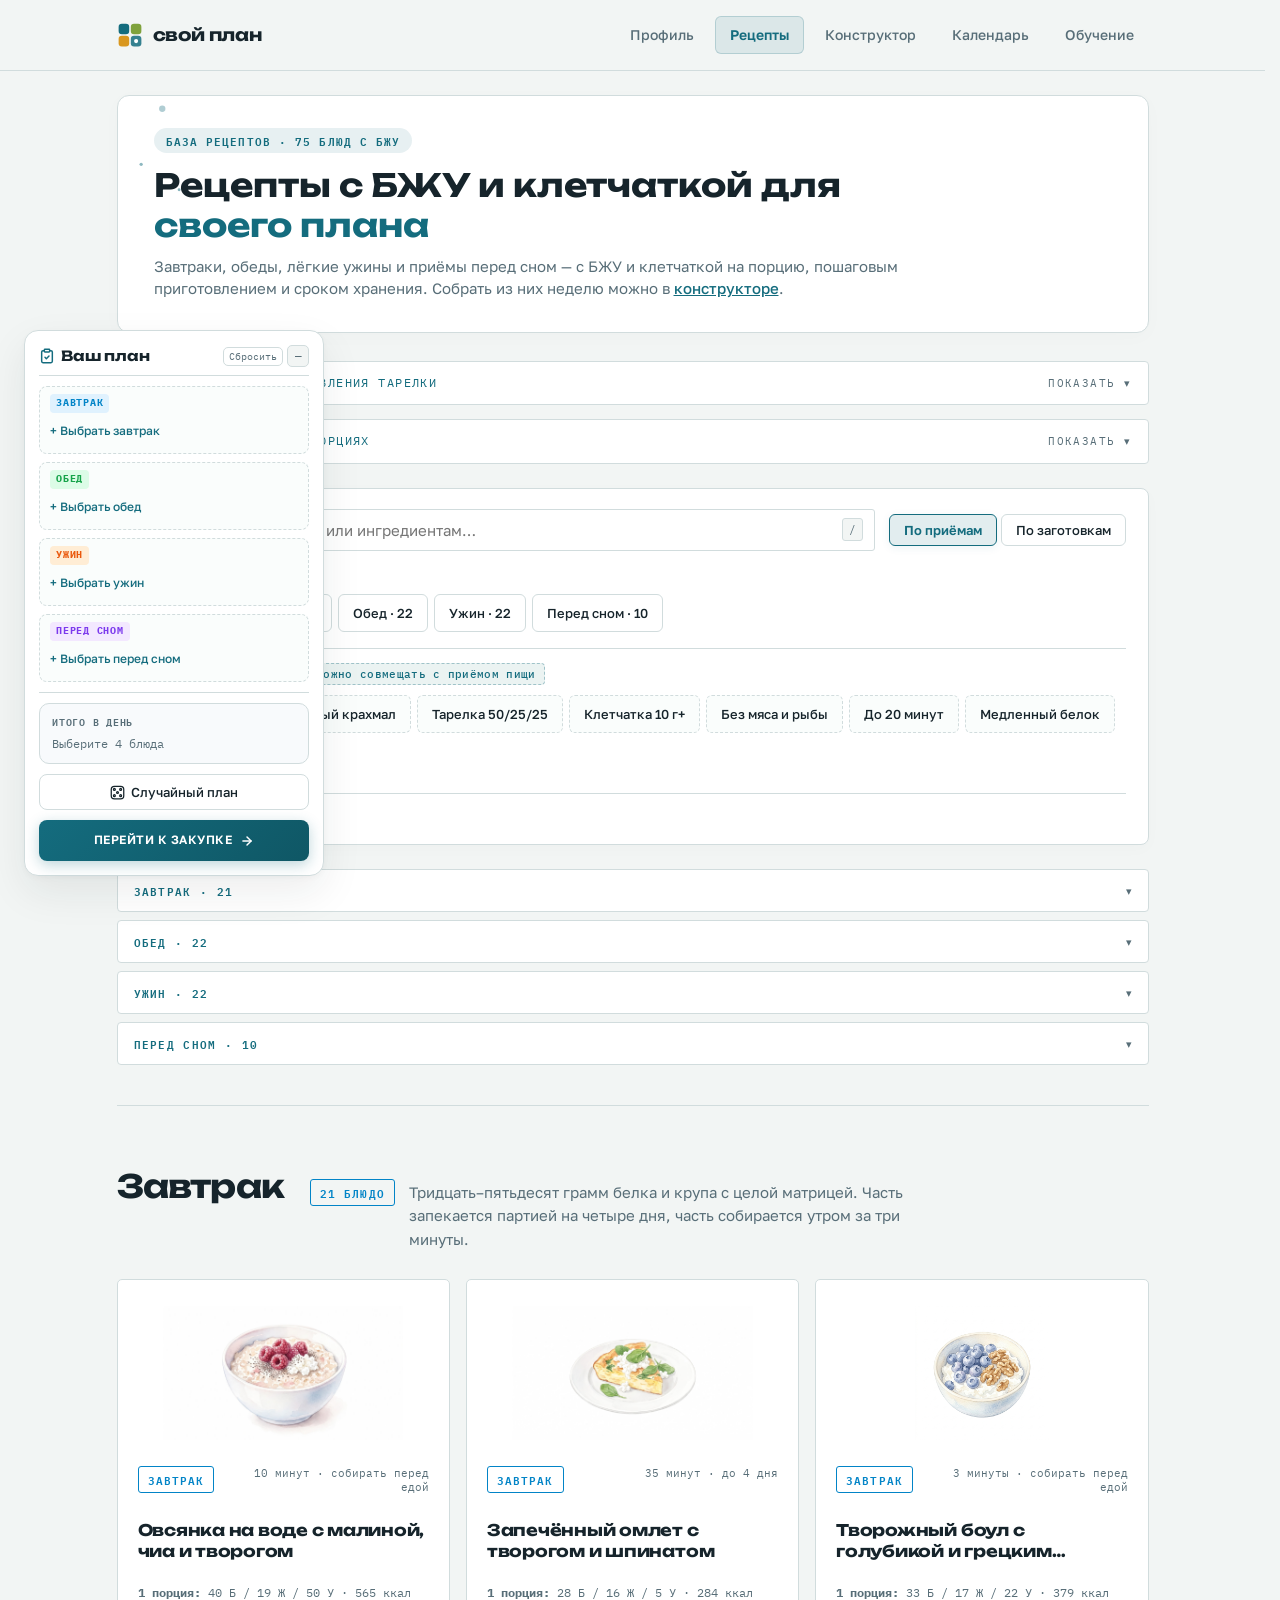
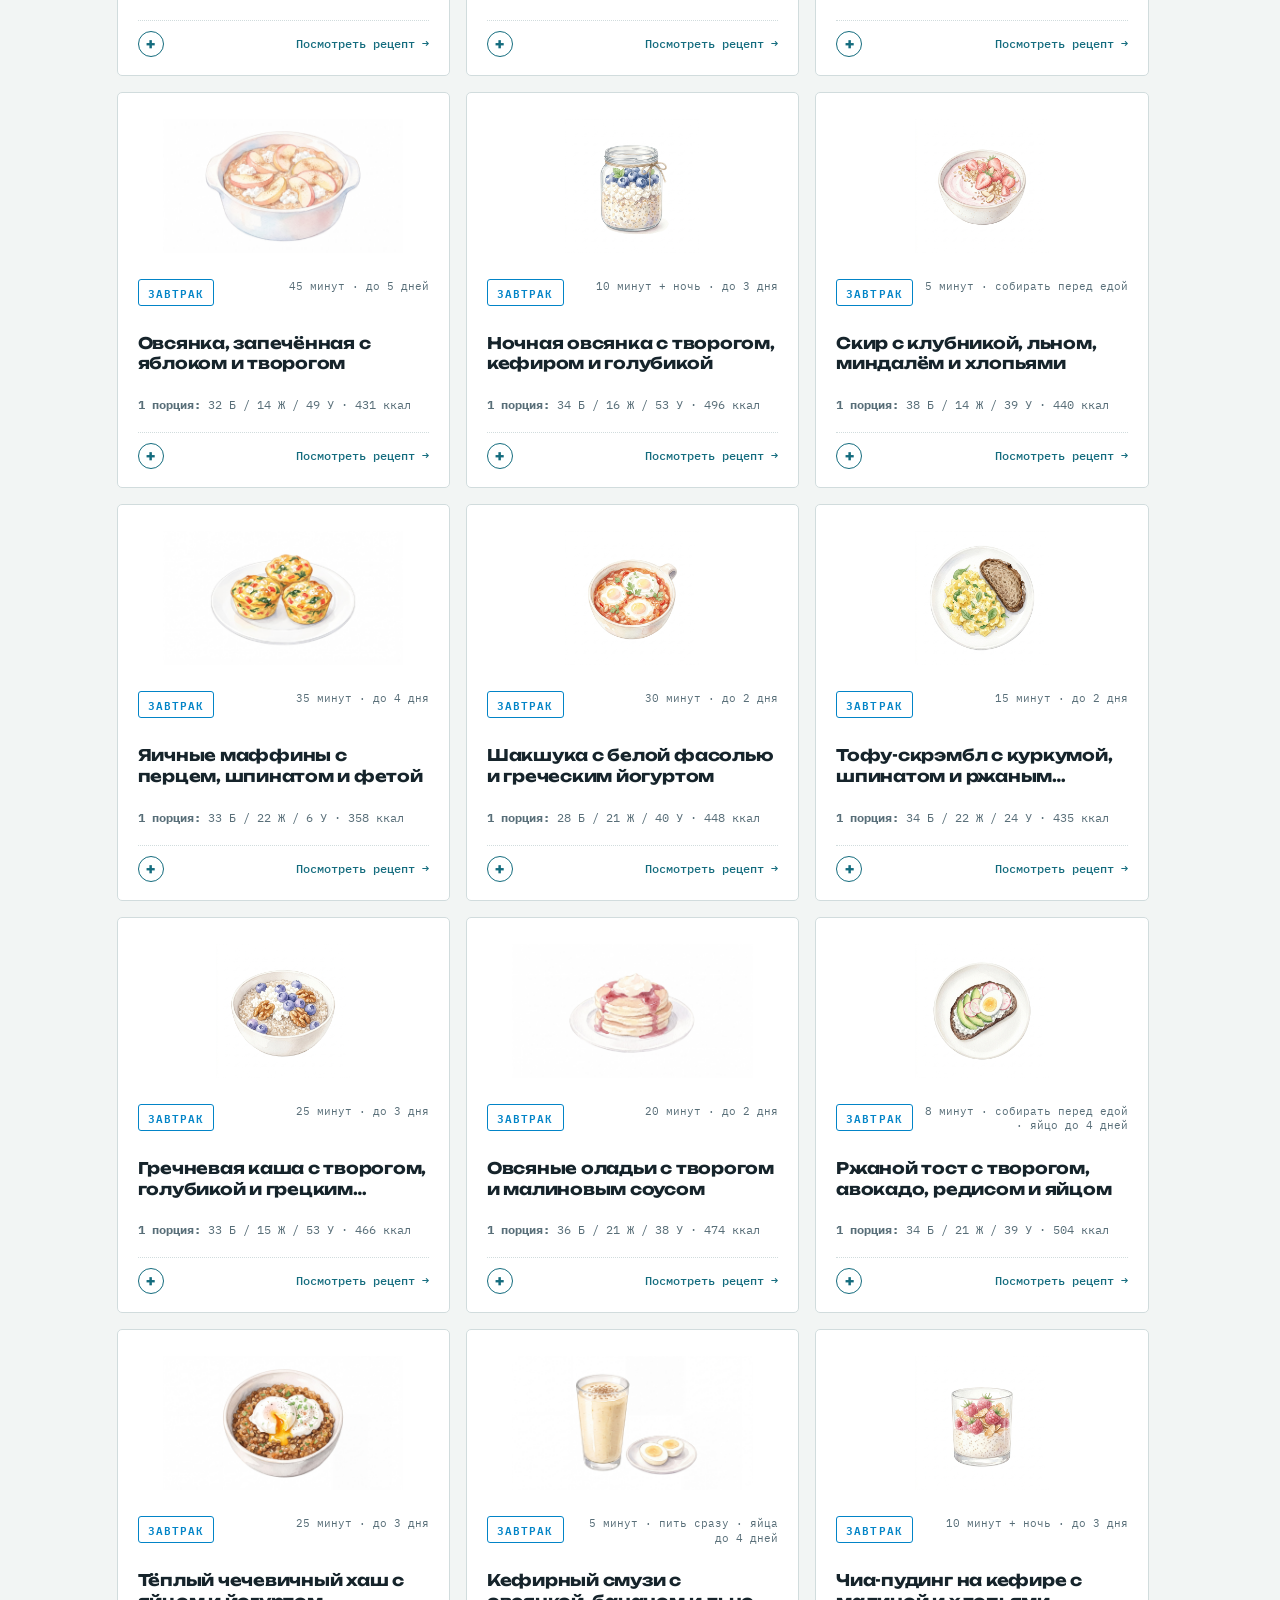
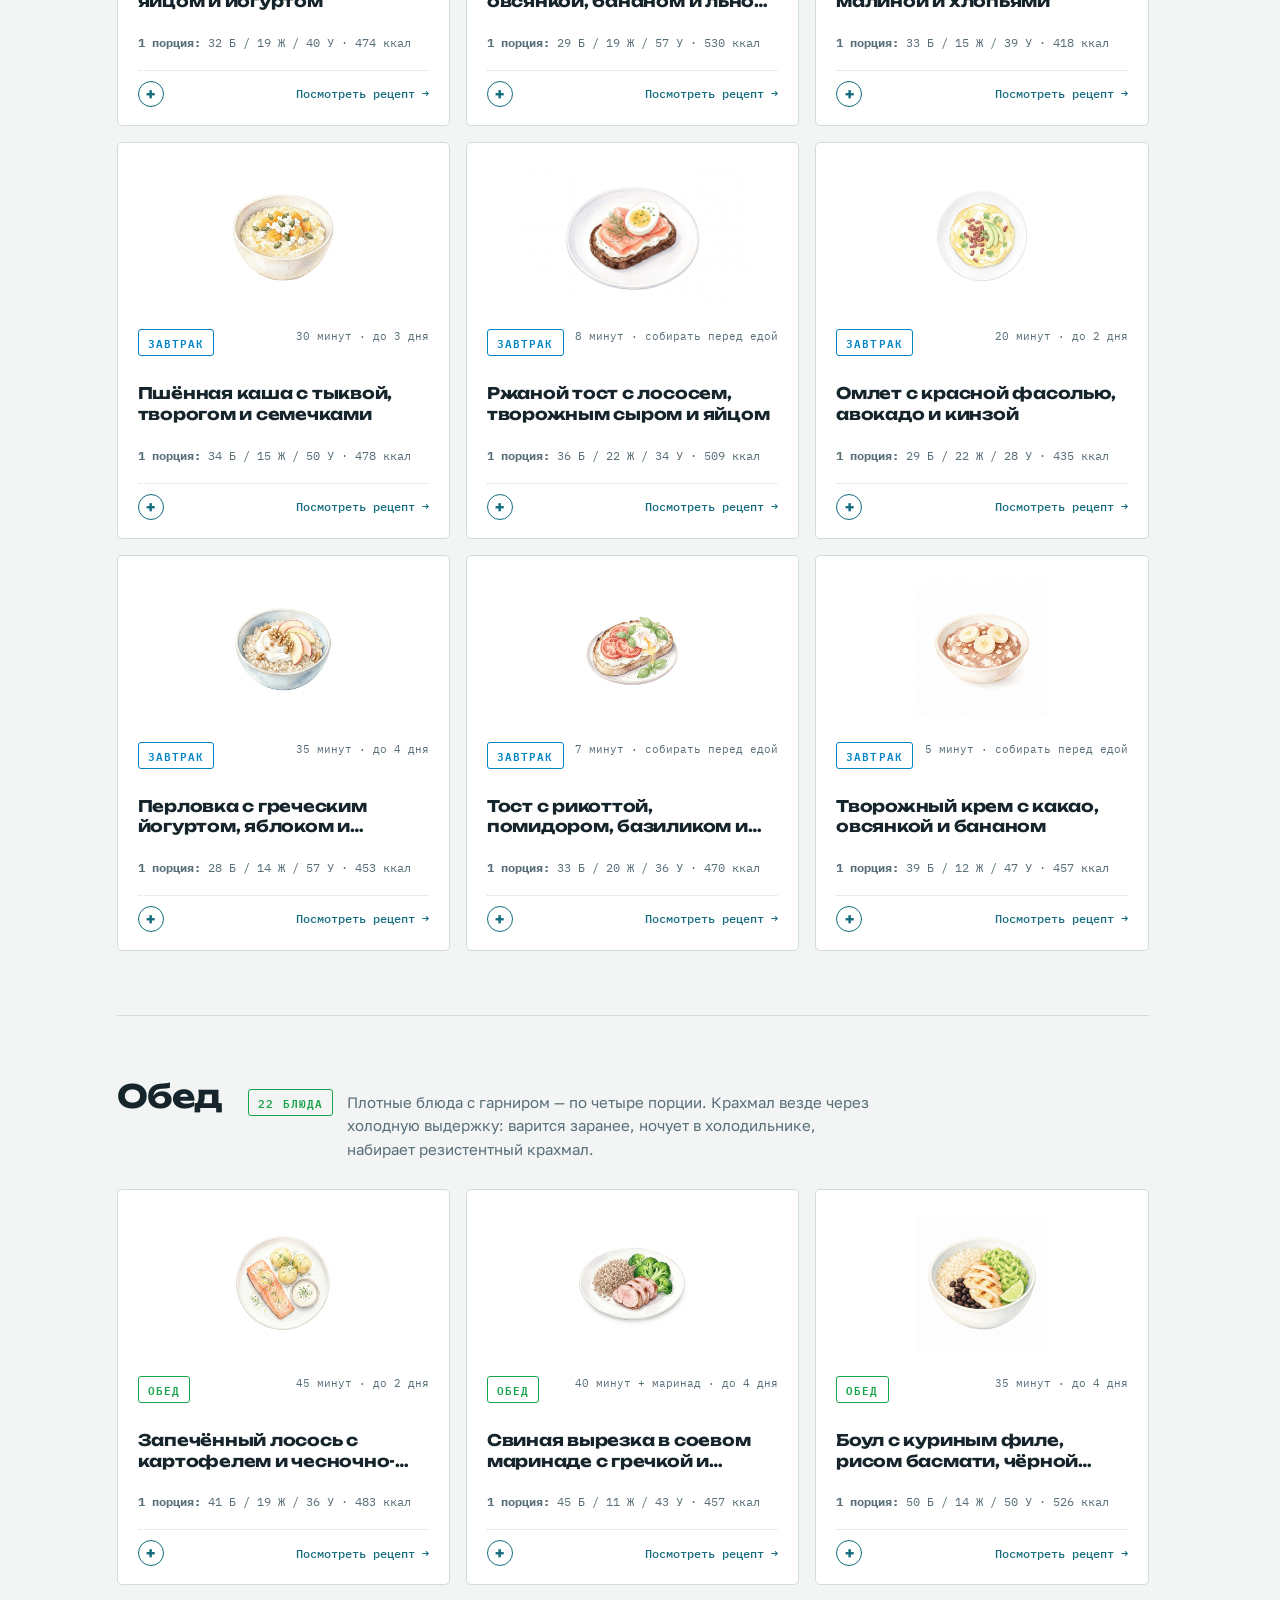
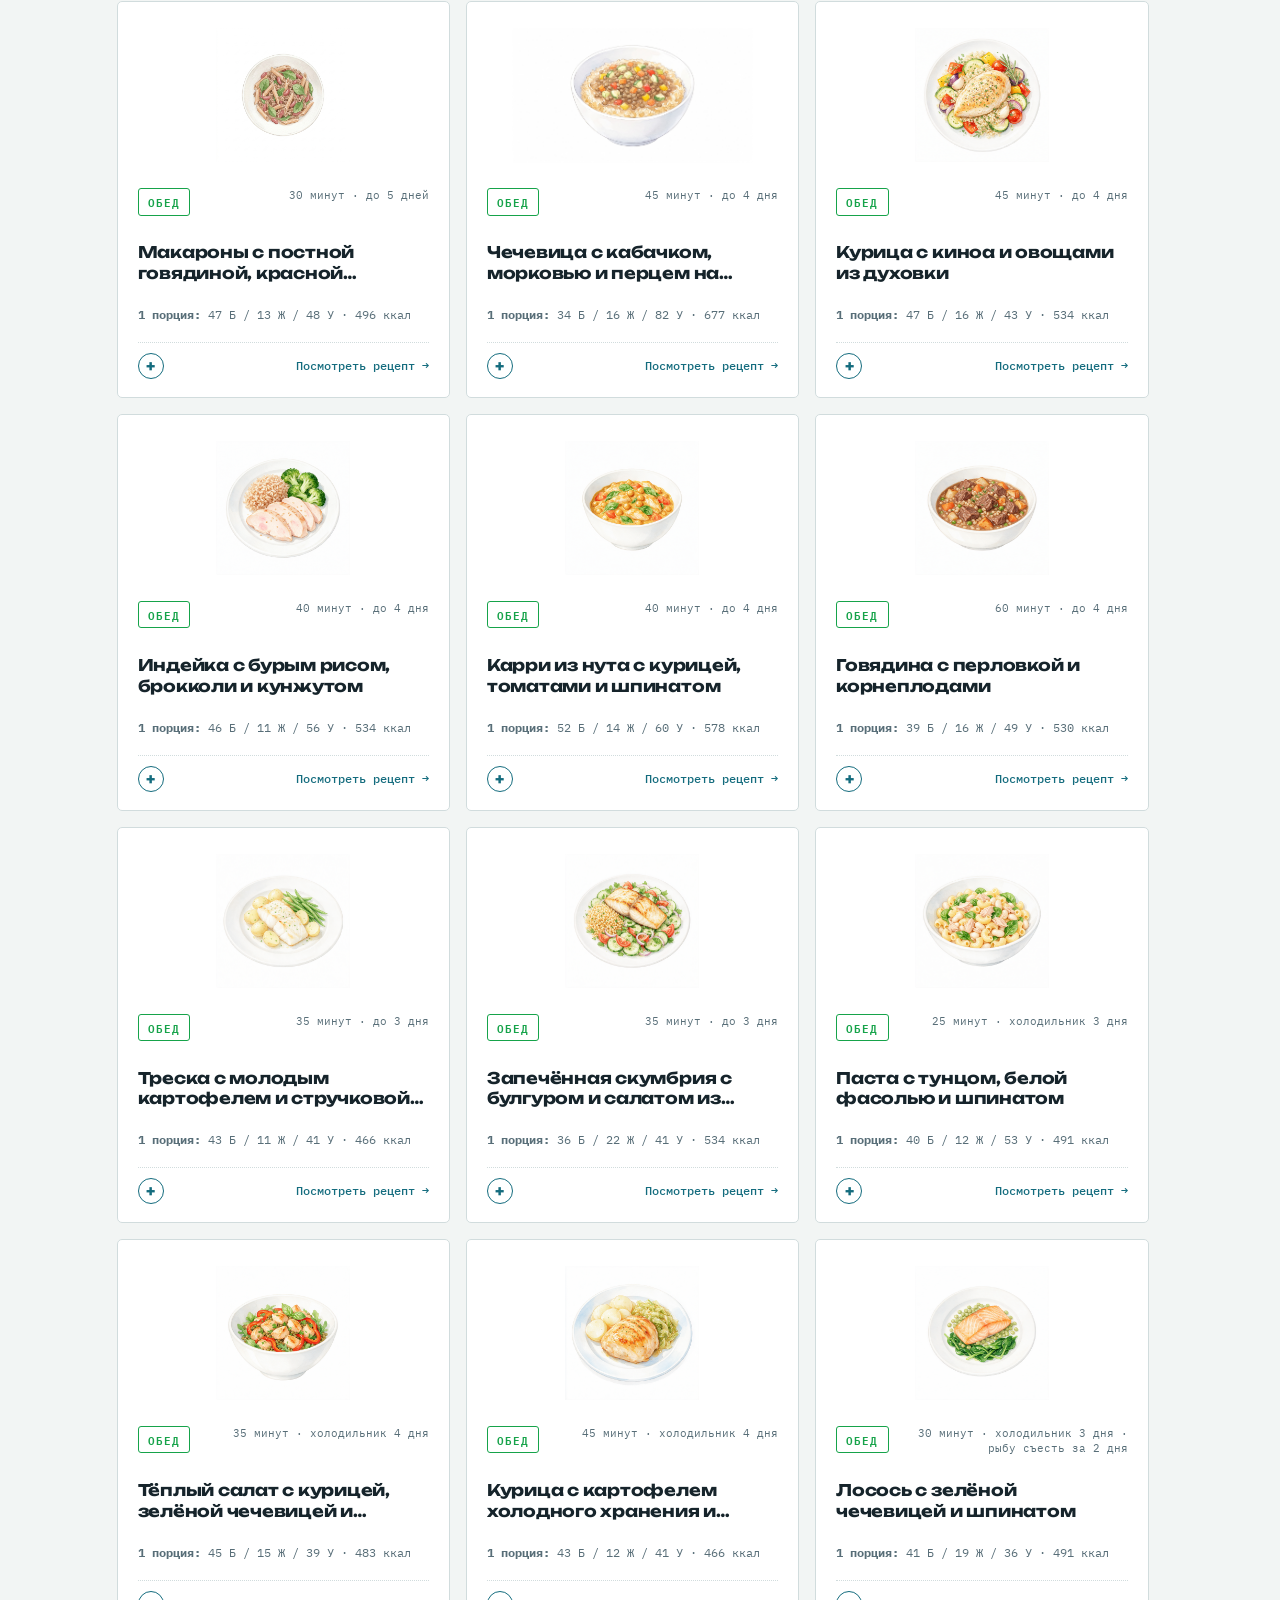
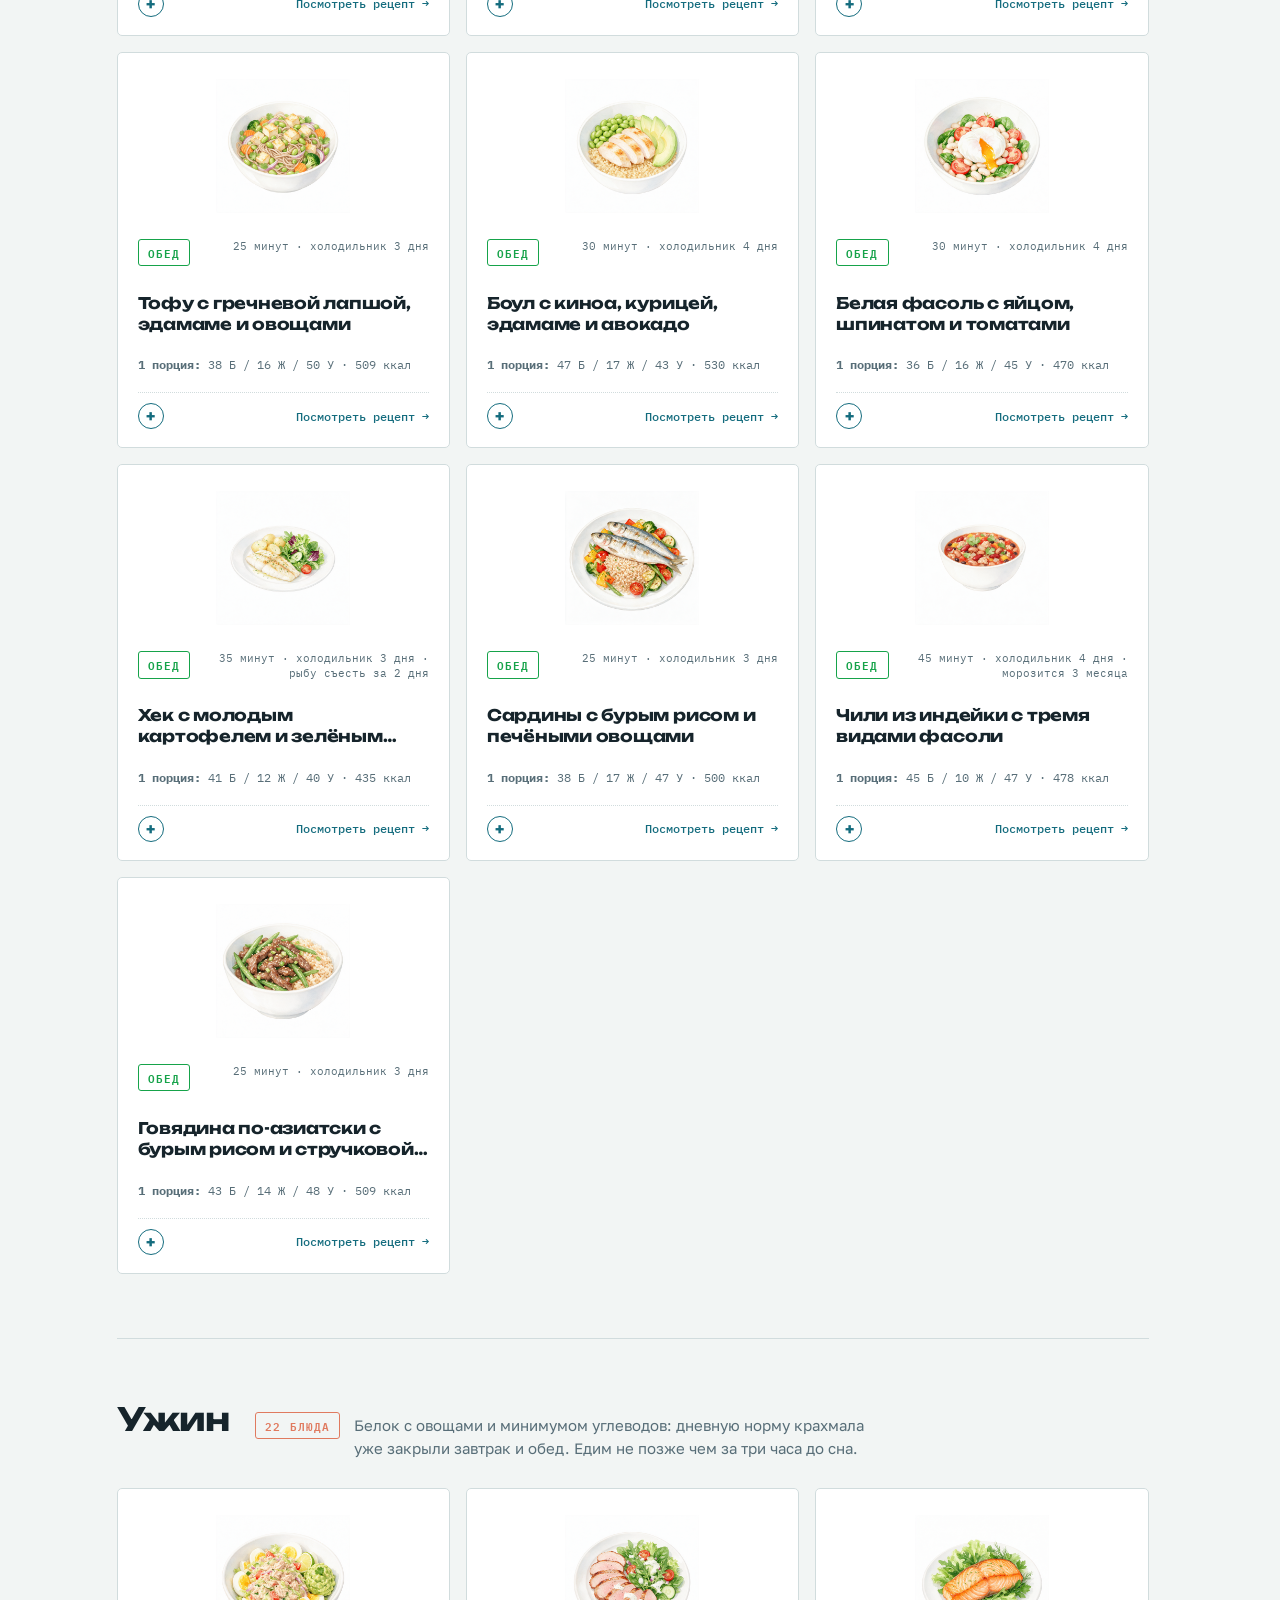
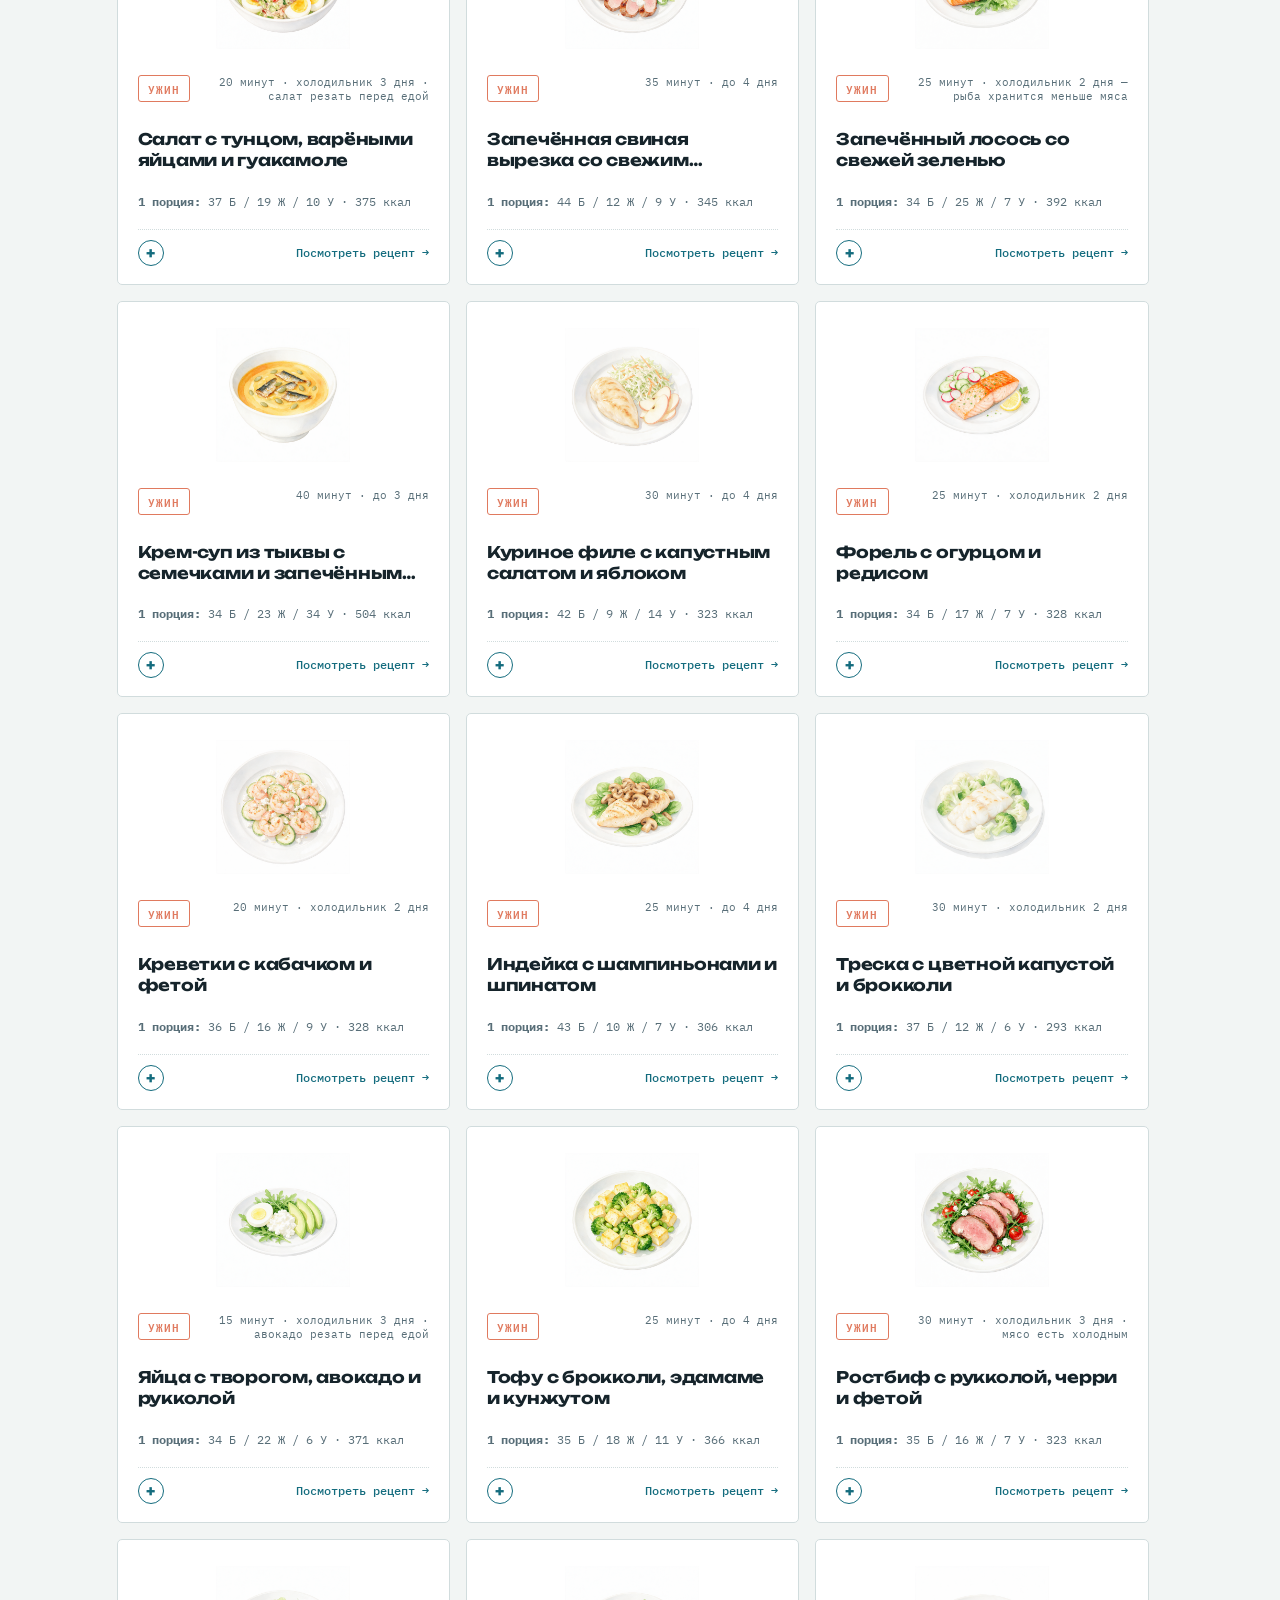
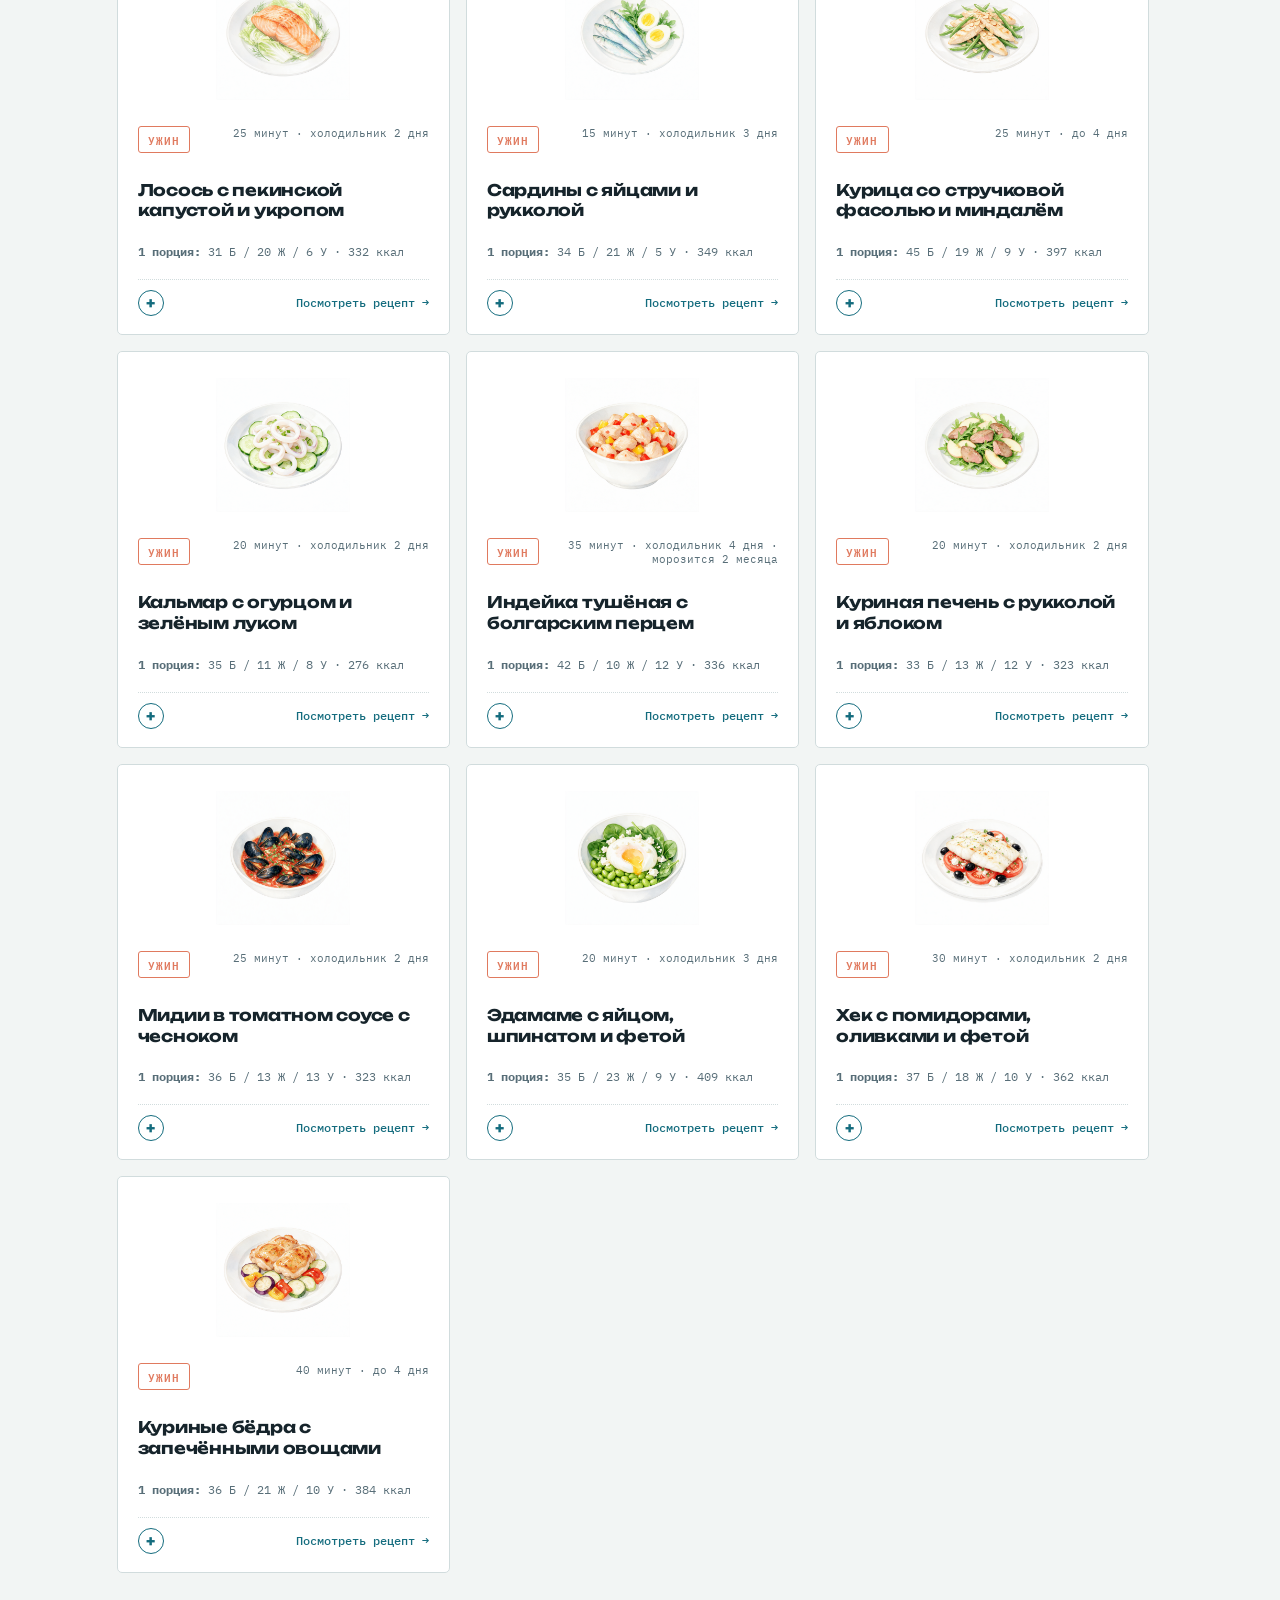
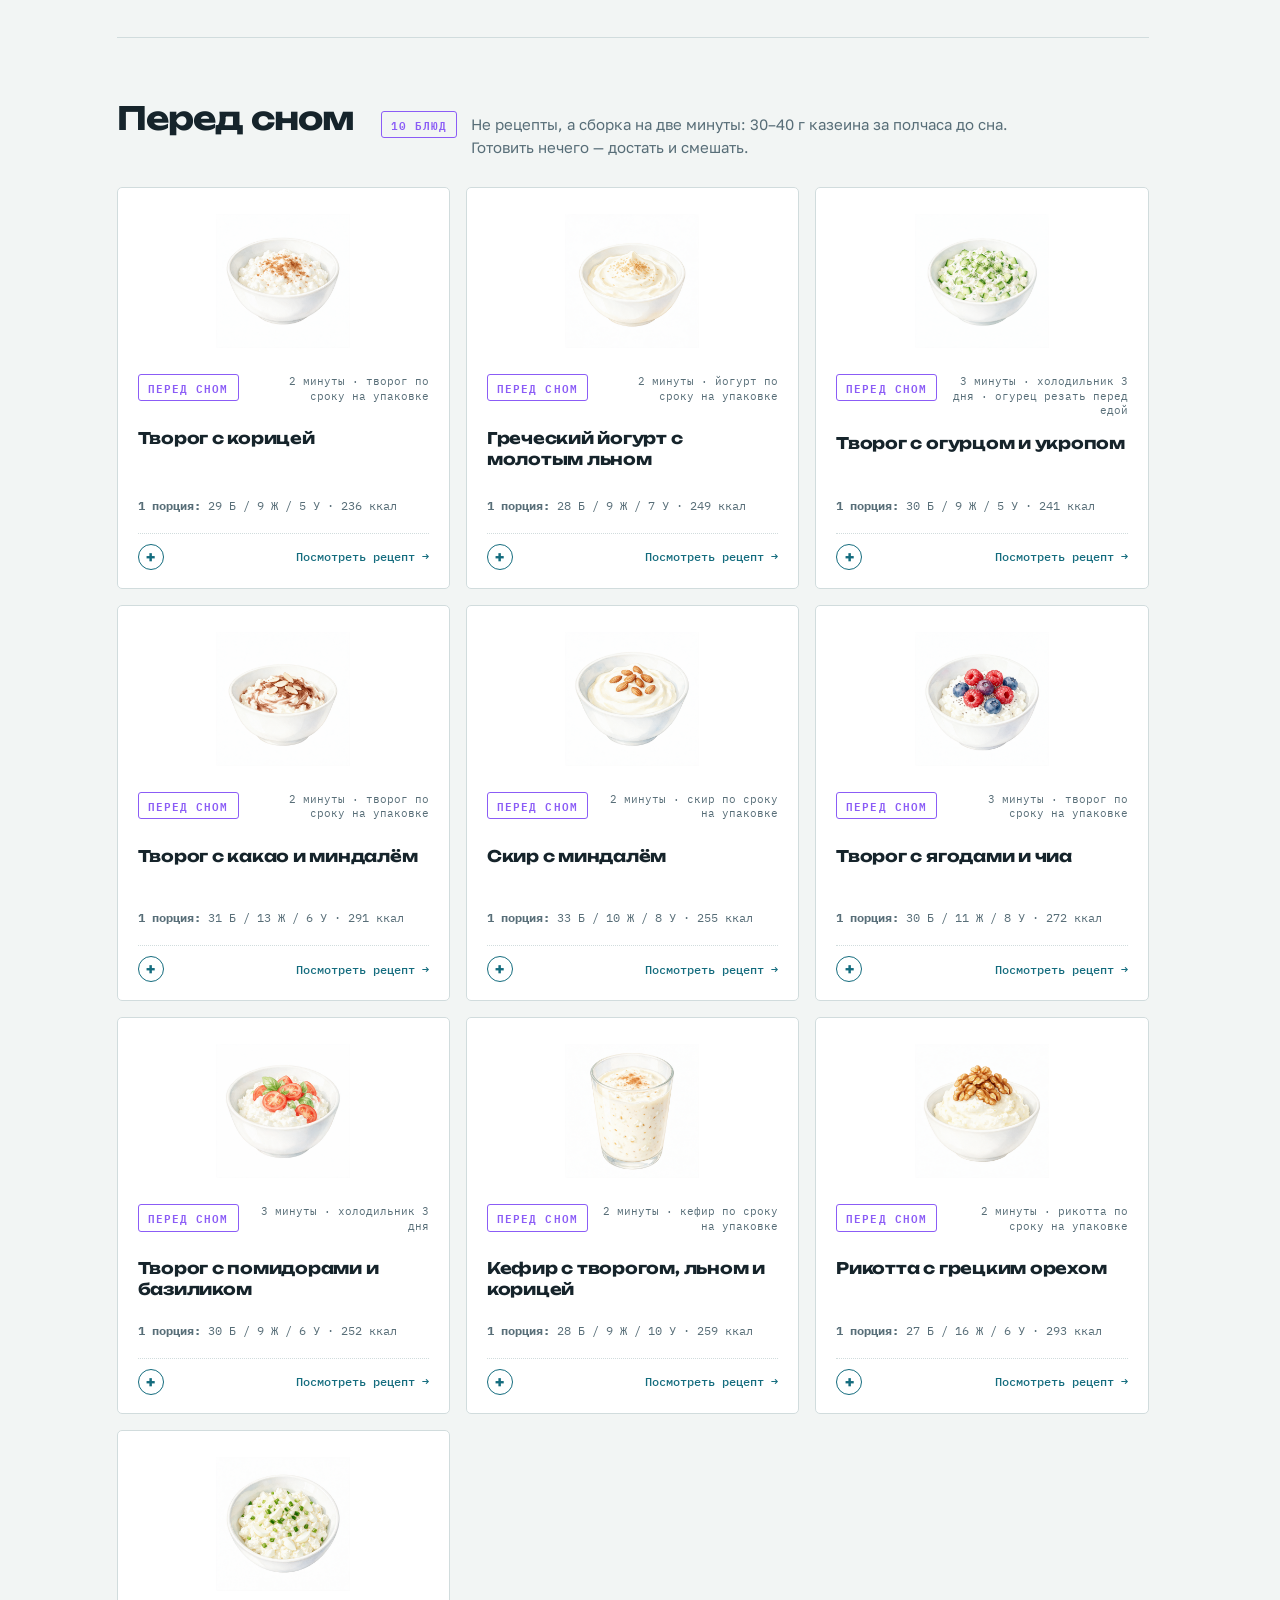
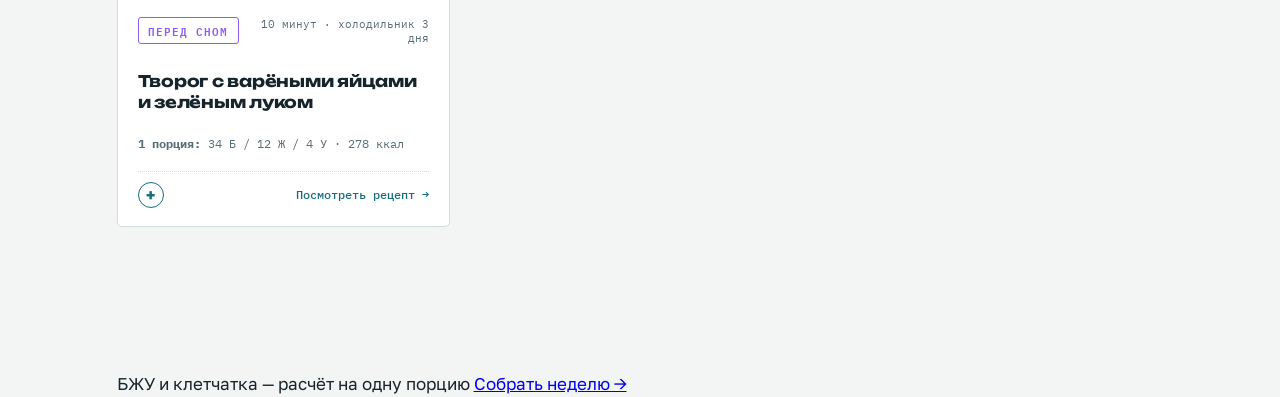
==== commit c93f139e: "6" ====
--- a/index.html
+++ b/index.html
@@ -938,13 +938,19 @@
           '<span class="slot-meal-pill ' + m.key + '">' + esc(m.name) + '</span>' +
           '<button class="plan-sidebar-remove-btn" onclick="removeDishFromSidebar(\'' + dish.id + '\')" title="Удалить из плана">✕</button>' +
         '</div>' +
-        '<div class="plan-sidebar-slot-name" title="' + esc(dish.name) + '">' + esc(dish.short || dish.name) + '</div>' +
-        '<div class="plan-sidebar-slot-meta">' + (dish.mac.p || 0) + ' г Б · ' + (dish.mac.kcal || 0) + ' ккал</div>' +
+        '<div class="plan-sidebar-slot-body">' +
+          '<div class="plan-sidebar-slot-name" title="' + esc(dish.name) + '">' + esc(dish.short || dish.name) + '</div>' +
+          '<div class="plan-sidebar-slot-meta">' + (dish.mac.p || 0) + ' г Б · ' + (dish.mac.kcal || 0) + ' ккал</div>' +
+        '</div>' +
       '</div>';
     } else {
-      return '<div class="plan-sidebar-slot slot-empty">' +
-        '<div class="plan-sidebar-slot-label"><span class="slot-meal-pill empty">' + esc(m.name) + '</span></div>' +
-        '<button class="plan-sidebar-empty-btn" onclick="scrollToMealCategory(\'' + m.key + '\')">+ Выбрать ' + esc(m.name.toLowerCase()) + '</button>' +
+      return '<div class="plan-sidebar-slot slot-empty slot-' + m.key + '">' +
+        '<div class="plan-sidebar-slot-label">' +
+          '<span class="slot-meal-pill ' + m.key + '">' + esc(m.name) + '</span>' +
+        '</div>' +
+        '<div class="plan-sidebar-slot-body">' +
+          '<button class="plan-sidebar-empty-btn" onclick="scrollToMealCategory(\'' + m.key + '\')">+ Выбрать ' + esc(m.name.toLowerCase()) + '</button>' +
+        '</div>' +
       '</div>';
     }
   }).join('');
@@ -1086,10 +1092,24 @@
         }, 250);
       }
     } else if (mealKey === 'n') {
-      // После выбора приёма "Перед сном" автоматически переносим в Конструктор (plan.html)
-      setTimeout(function() {
-        window.location.href = 'plan.html';
-      }, 350);
+      var hasB = !!getDishIdFromMeal(plan, 'b');
+      var hasL = !!getDishIdFromMeal(plan, 'l');
+      var hasD = !!getDishIdFromMeal(plan, 'd');
+      if (hasB && hasL && hasD) {
+        // Завтрак, обед и ужин уже заполнены — переносим в Конструктор (plan.html)
+        setTimeout(function() {
+          window.location.href = 'plan.html';
+        }, 350);
+      } else {
+        // План не полностью заполнен — скроллим к первому незаполненному приёму пищи
+        var missingMeal = !hasB ? 'b' : (!hasL ? 'l' : 'd');
+        var missingSection = document.getElementById('g-' + missingMeal);
+        if (missingSection) {
+          setTimeout(function() {
+            missingSection.scrollIntoView({ behavior: 'smooth', block: 'start' });
+          }, 250);
+        }
+      }
     }
   } else {
     save('mp-plan', plan);
--- a/style.css
+++ b/style.css
@@ -804,9 +804,26 @@
 .plan-sidebar-slot {
   border: 1px dashed var(--line);
   border-radius: 8px;
-  padding: 8px 10px;
+  padding: 7px 10px;
   background: #FAFDFC;
   transition: all .18s ease;
+  min-height: 68px;
+  height: 68px;
+  box-sizing: border-box;
+  display: flex;
+  flex-direction: column;
+  justify-content: space-between;
+}
+
+.plan-sidebar-slot.slot-empty {
+  border-style: dashed;
+  border-color: var(--line);
+  background: #FAFDFC;
+}
+
+.plan-sidebar-slot.slot-empty:hover {
+  background: #F4F8F7;
+  border-color: rgba(20, 108, 126, 0.3);
 }
 
 .plan-sidebar-slot.filled {
@@ -823,7 +840,7 @@
 .plan-sidebar-slot.filled.slot-n { border-left-color: #8B5CF6; }
 
 .plan-sidebar-slot.filled:hover {
-  transform: translateY(-1.5px);
+  transform: translateY(-1px);
   box-shadow: 0 6px 16px rgba(0, 0, 0, 0.06);
   border-color: rgba(20, 108, 126, 0.25);
 }
@@ -832,7 +849,14 @@
   display: flex;
   justify-content: space-between;
   align-items: center;
-  margin-bottom: 4px;
+}
+
+.plan-sidebar-slot-body {
+  display: flex;
+  flex-direction: column;
+  justify-content: center;
+  flex: 1;
+  padding-top: 2px;
 }
 
 .slot-meal-pill {
@@ -849,14 +873,13 @@
 .slot-meal-pill.l { background: #DCFCE7; color: #16A34A; }
 .slot-meal-pill.d { background: #FFEDD5; color: #EA580C; }
 .slot-meal-pill.n { background: #F3E8FF; color: #7C3AED; }
-.slot-meal-pill.empty { background: var(--ing-bg); color: var(--slate); }
 
 .plan-sidebar-slot-name {
   font-family: var(--body);
-  font-size: 13px;
+  font-size: 12.5px;
   font-weight: 600;
   color: var(--steel);
-  line-height: 1.3;
+  line-height: 1.25;
   white-space: nowrap;
   overflow: hidden;
   text-overflow: ellipsis;
@@ -864,24 +887,25 @@
 
 .plan-sidebar-slot-meta {
   font-family: var(--mono);
-  font-size: 11px;
+  font-size: 10.5px;
   color: var(--slate);
-  margin-top: 3px;
+  margin-top: 2px;
 }
 
 .plan-sidebar-empty-btn {
   background: transparent;
   border: none;
   color: var(--brine);
-  font-family: var(--mono);
-  font-size: 11px;
-  font-weight: 600;
+  font-family: var(--body);
+  font-size: 12px;
+  font-weight: 500;
   cursor: pointer;
-  padding: 2px 0 0 0;
-  display: flex;
+  padding: 0;
+  display: inline-flex;
   align-items: center;
   gap: 4px;
-  transition: .15s;
+  transition: all .15s ease;
+  text-align: left;
 }
 
 .plan-sidebar-empty-btn:hover {
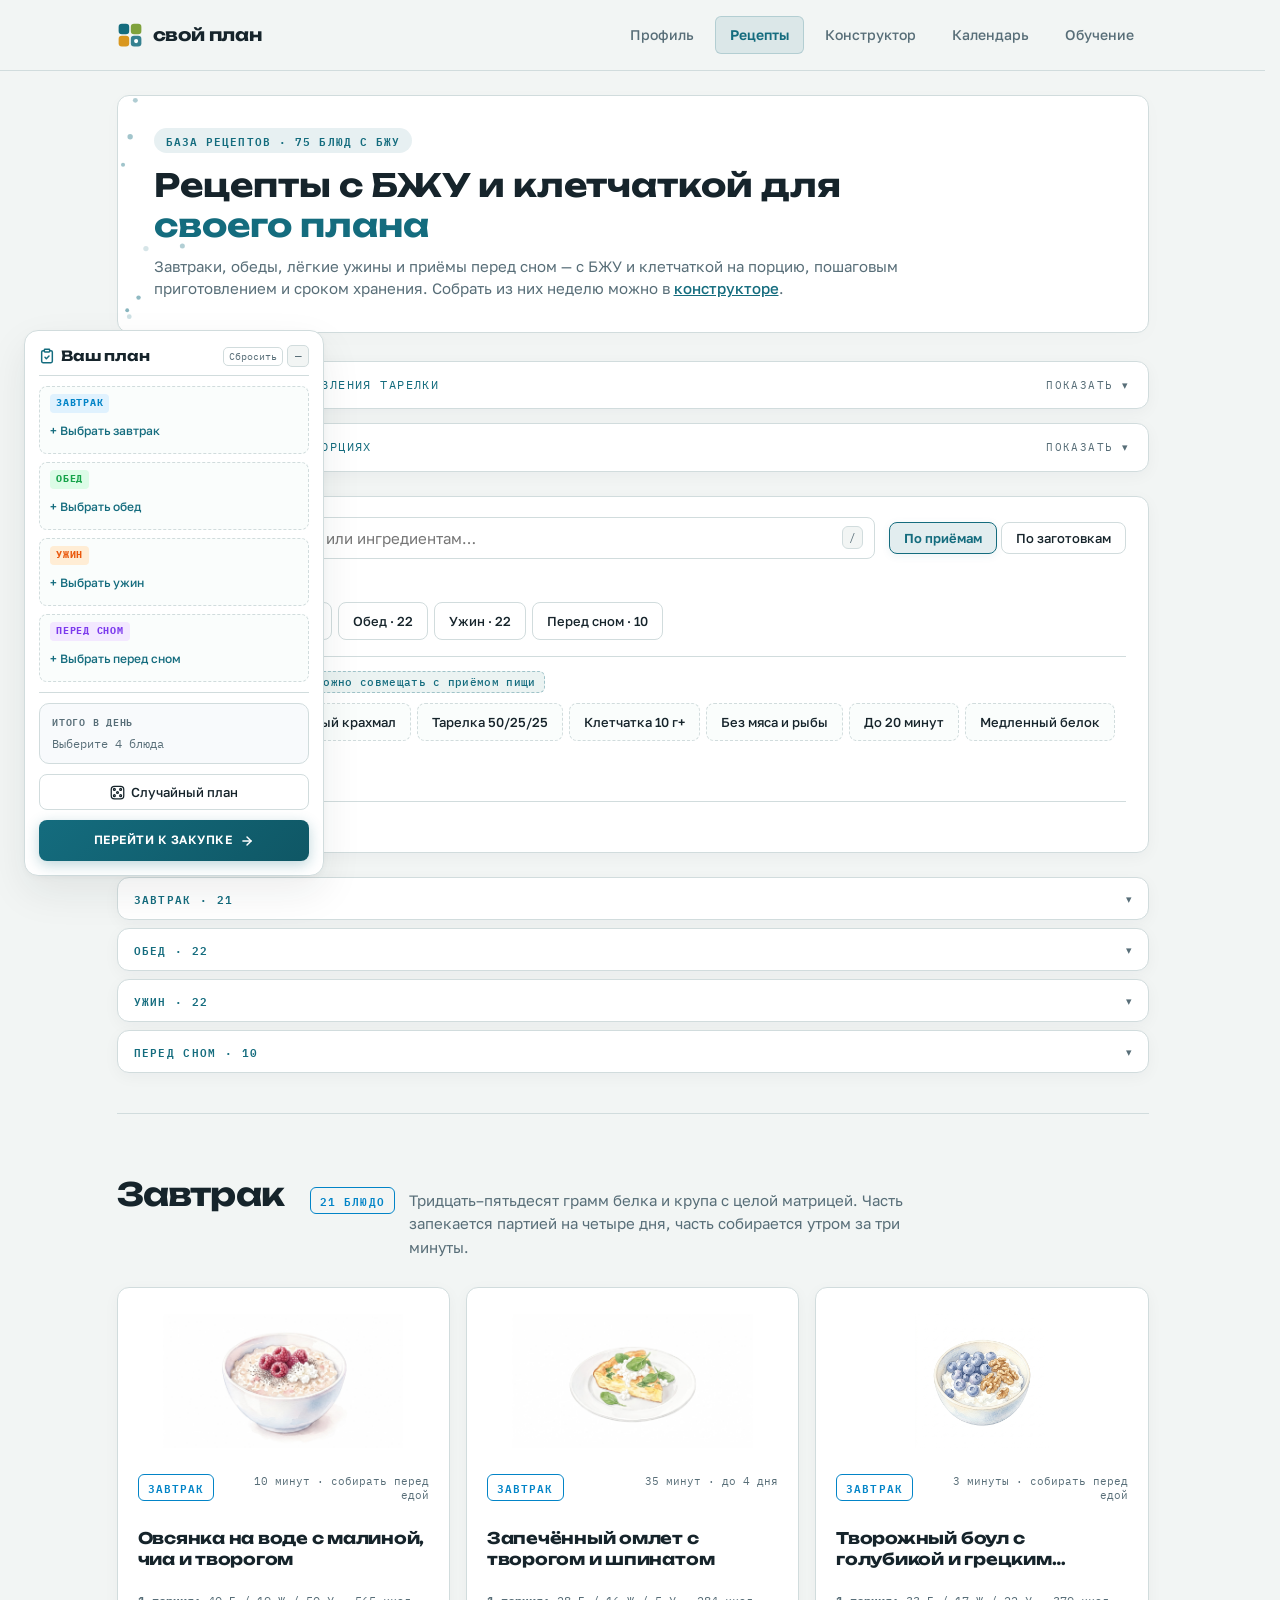
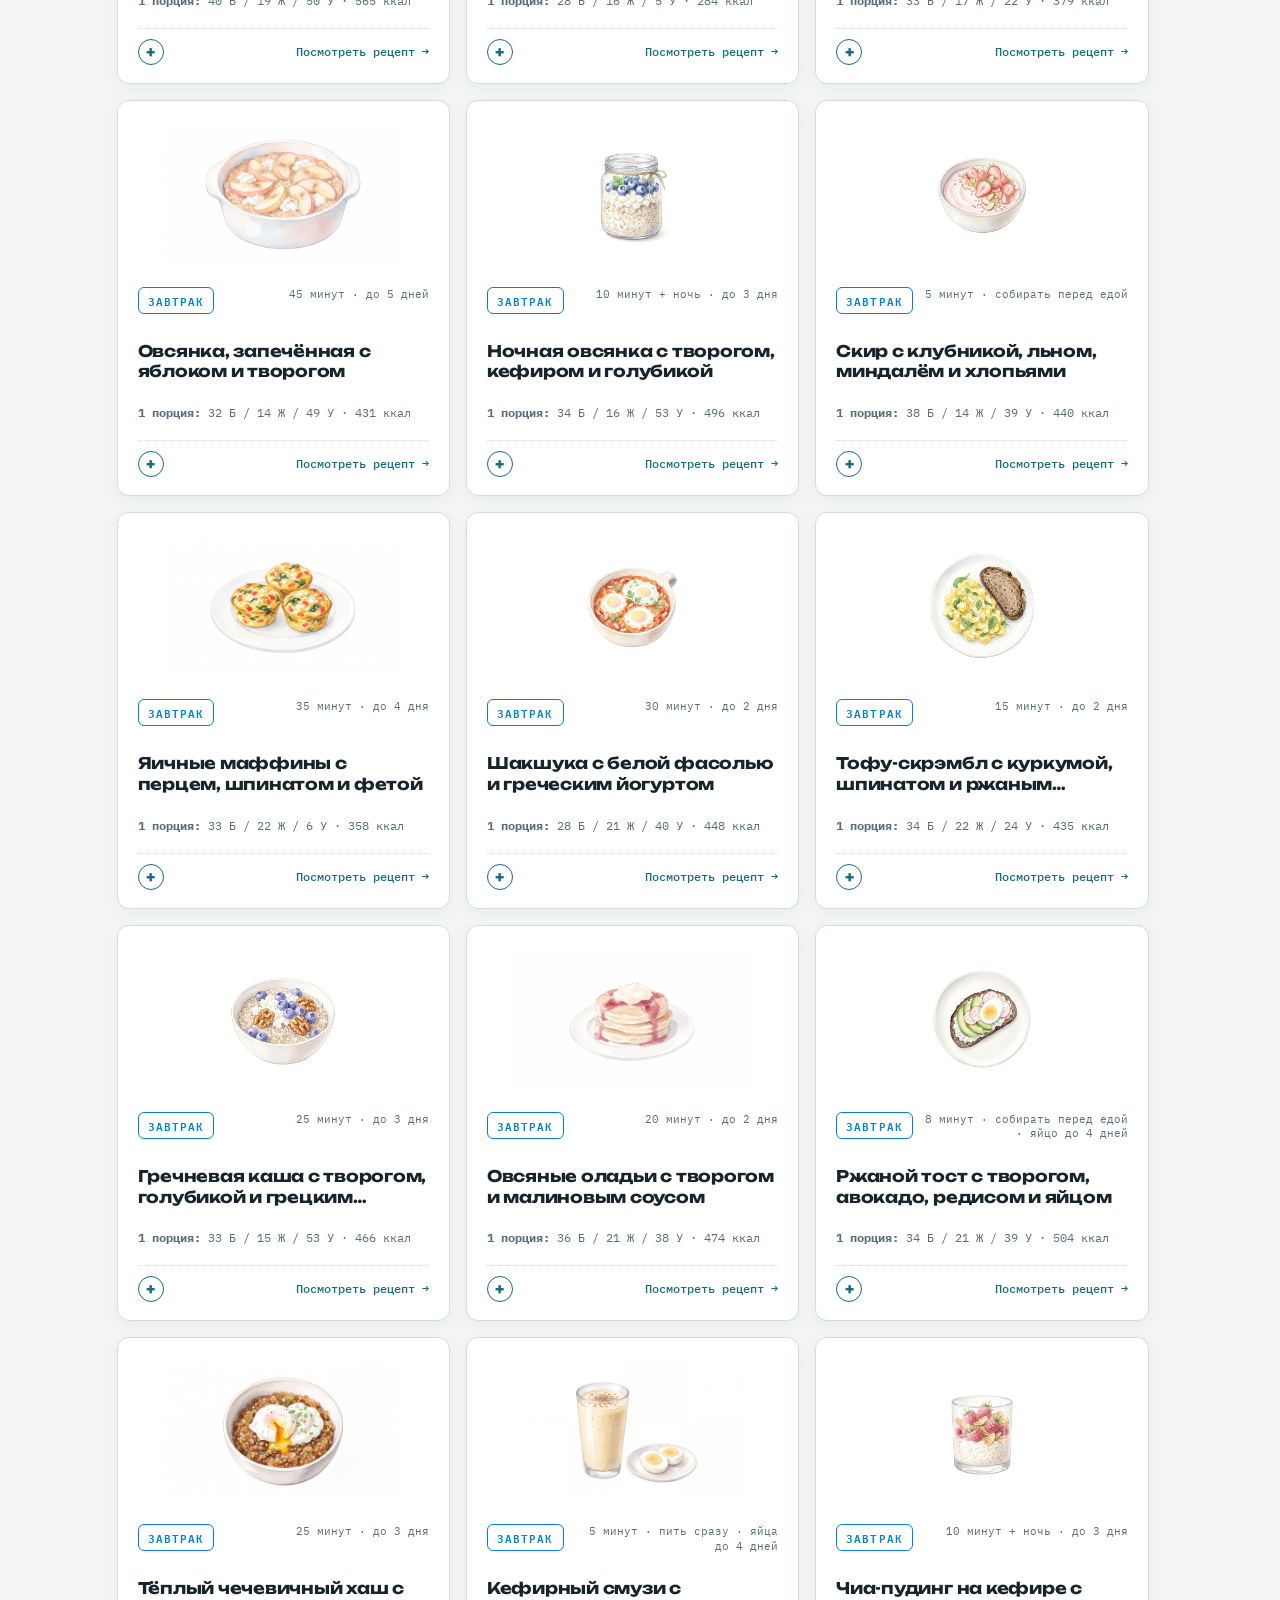
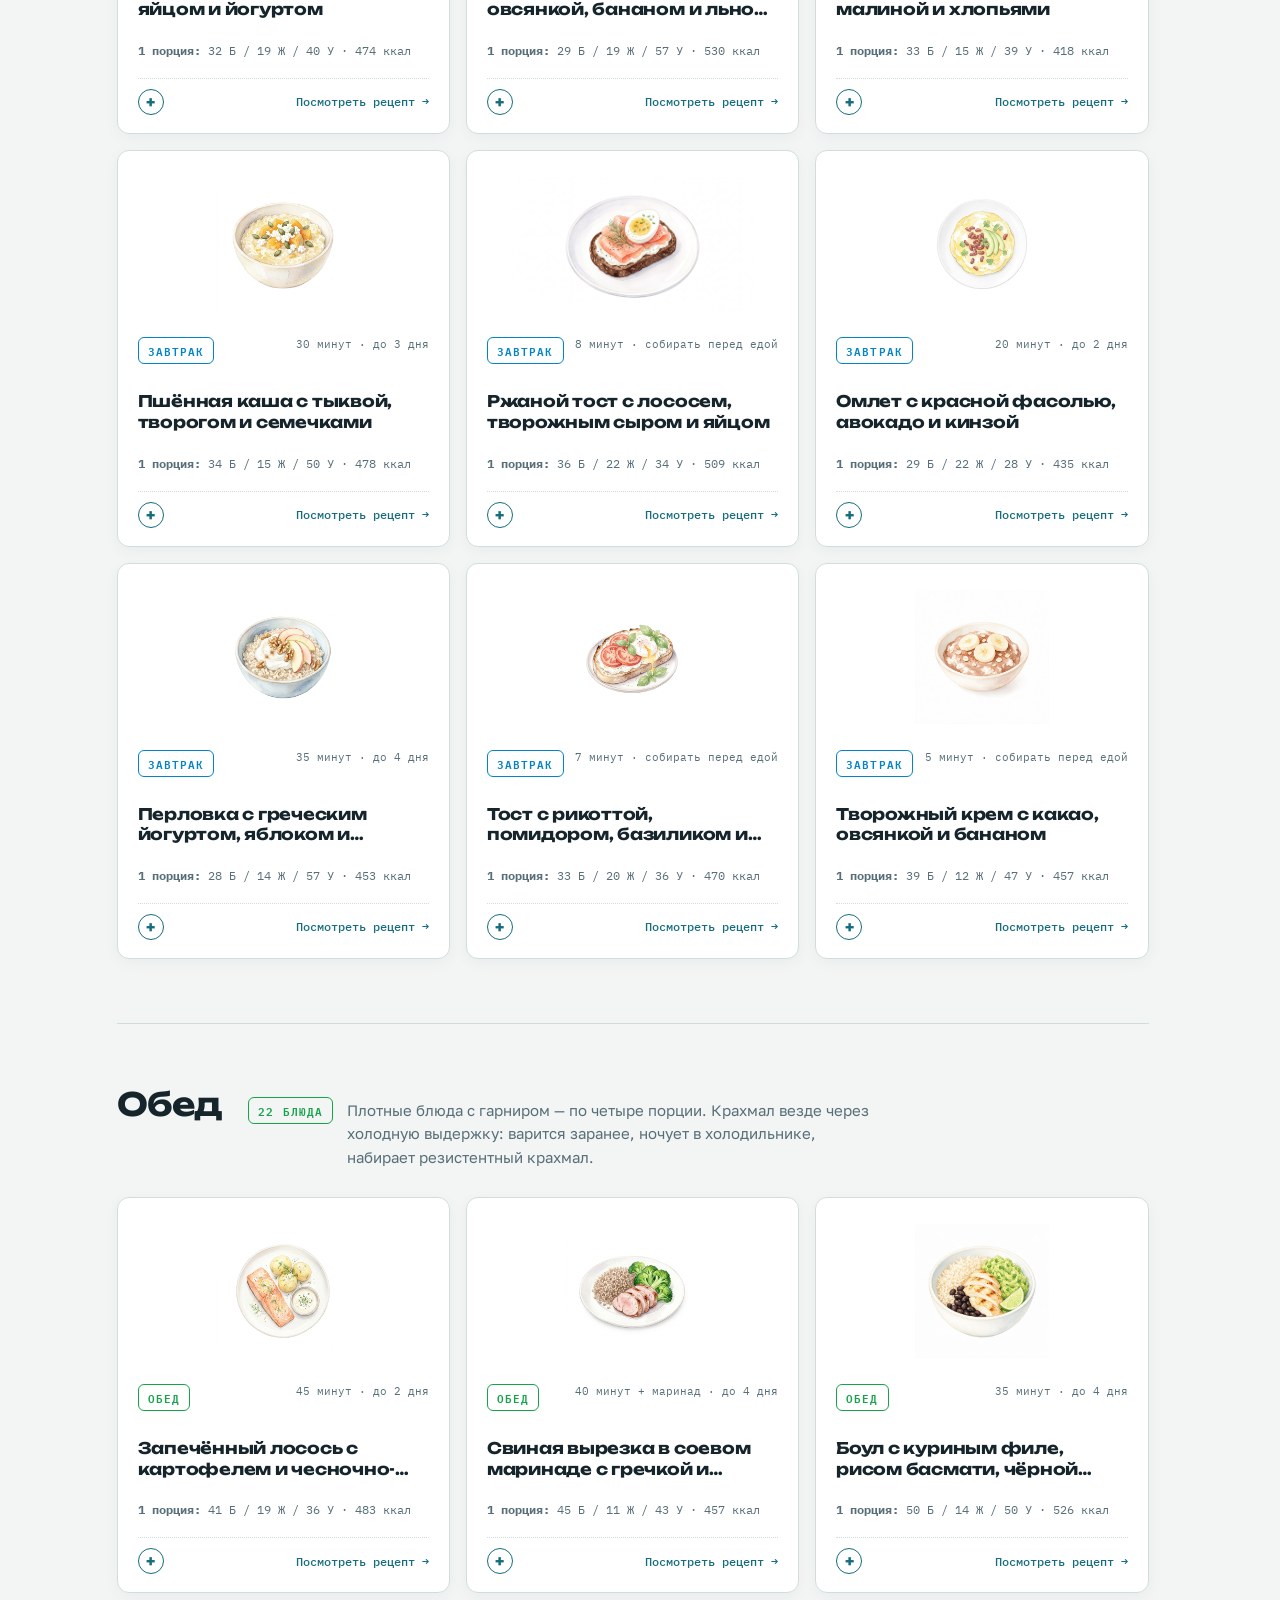
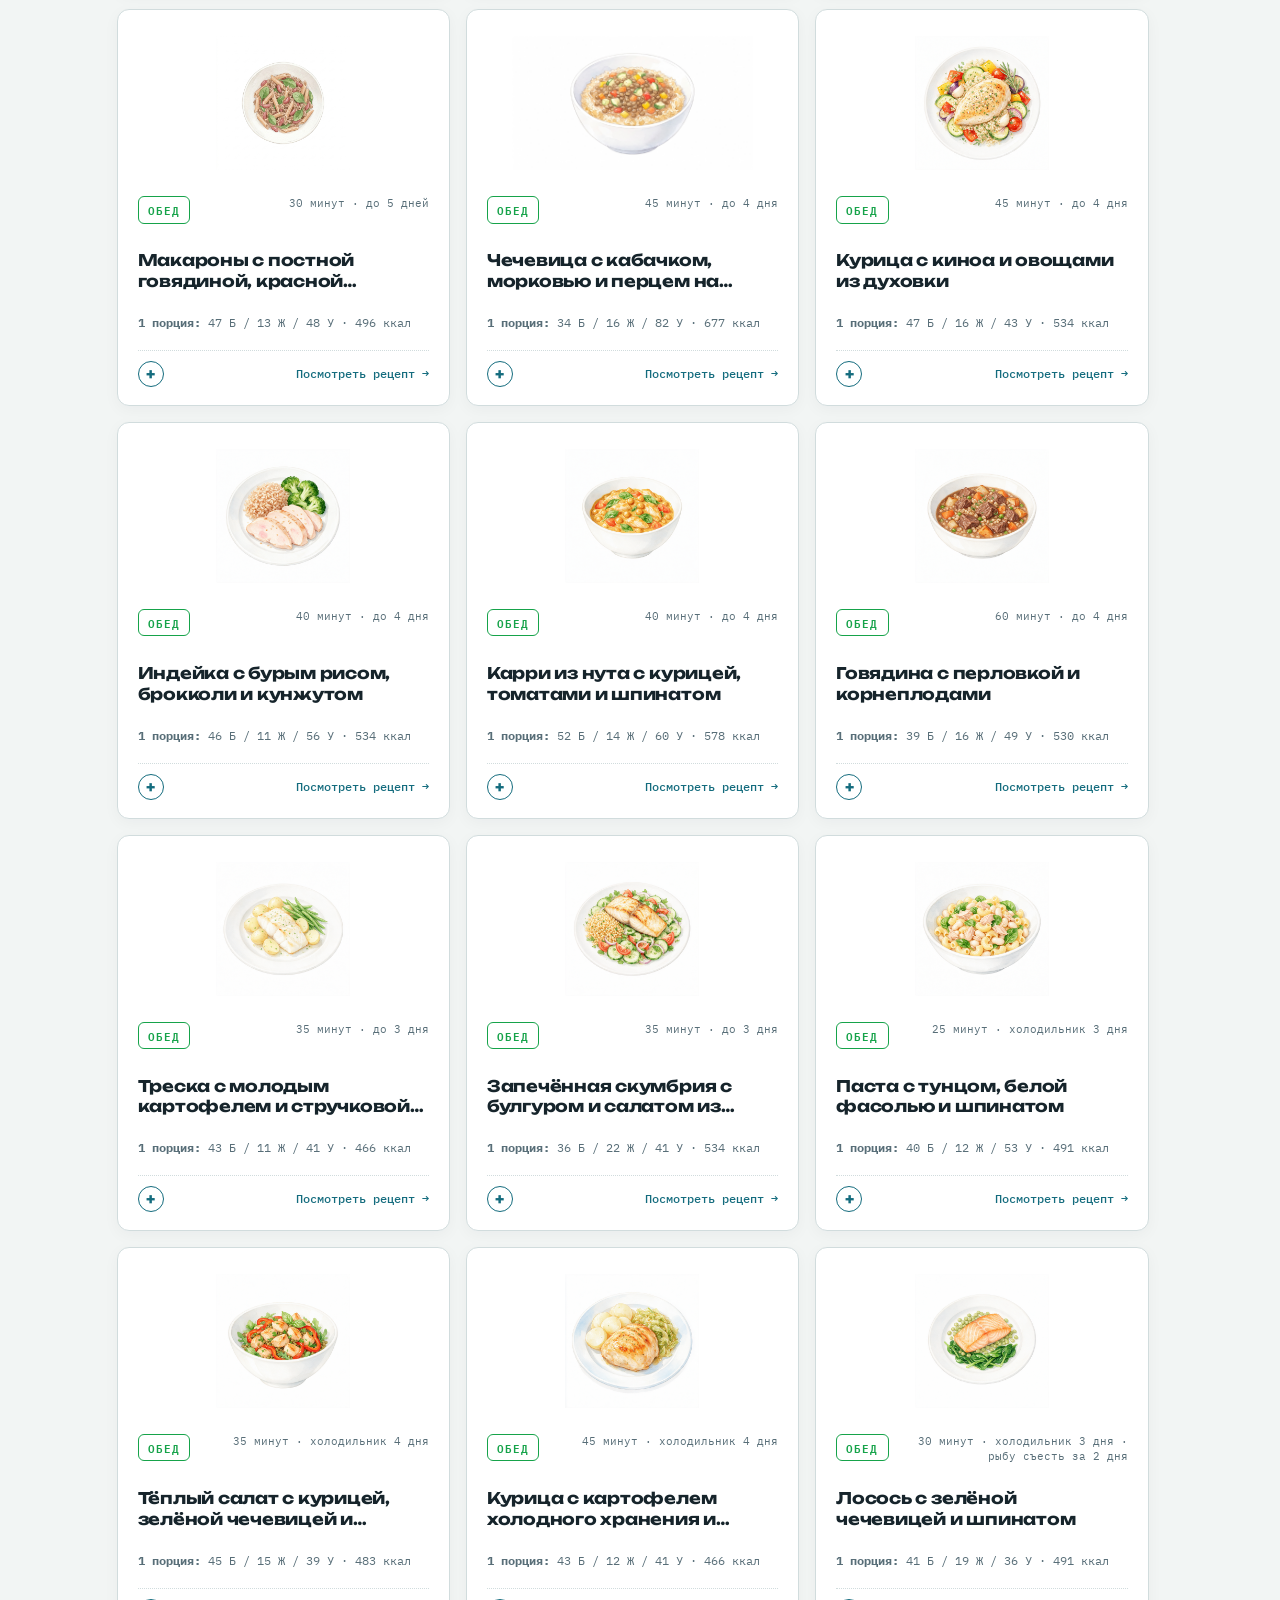
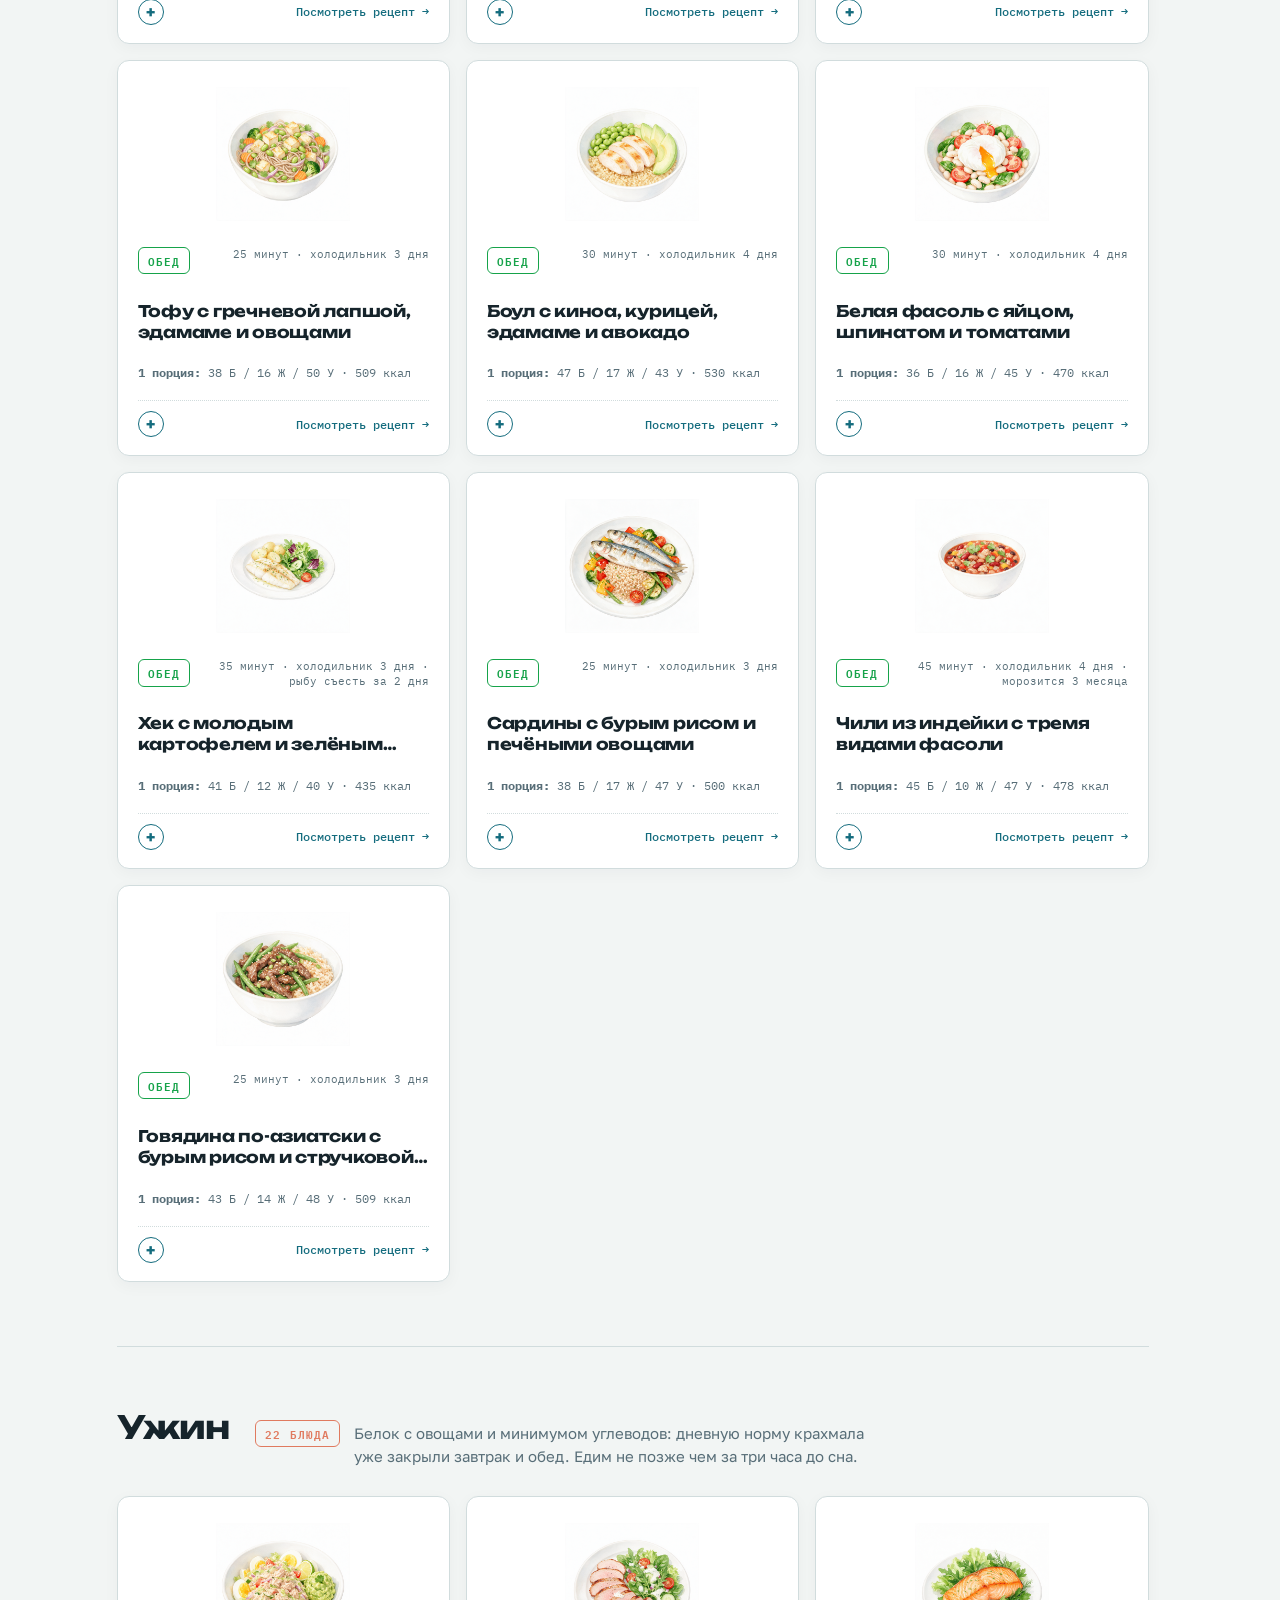
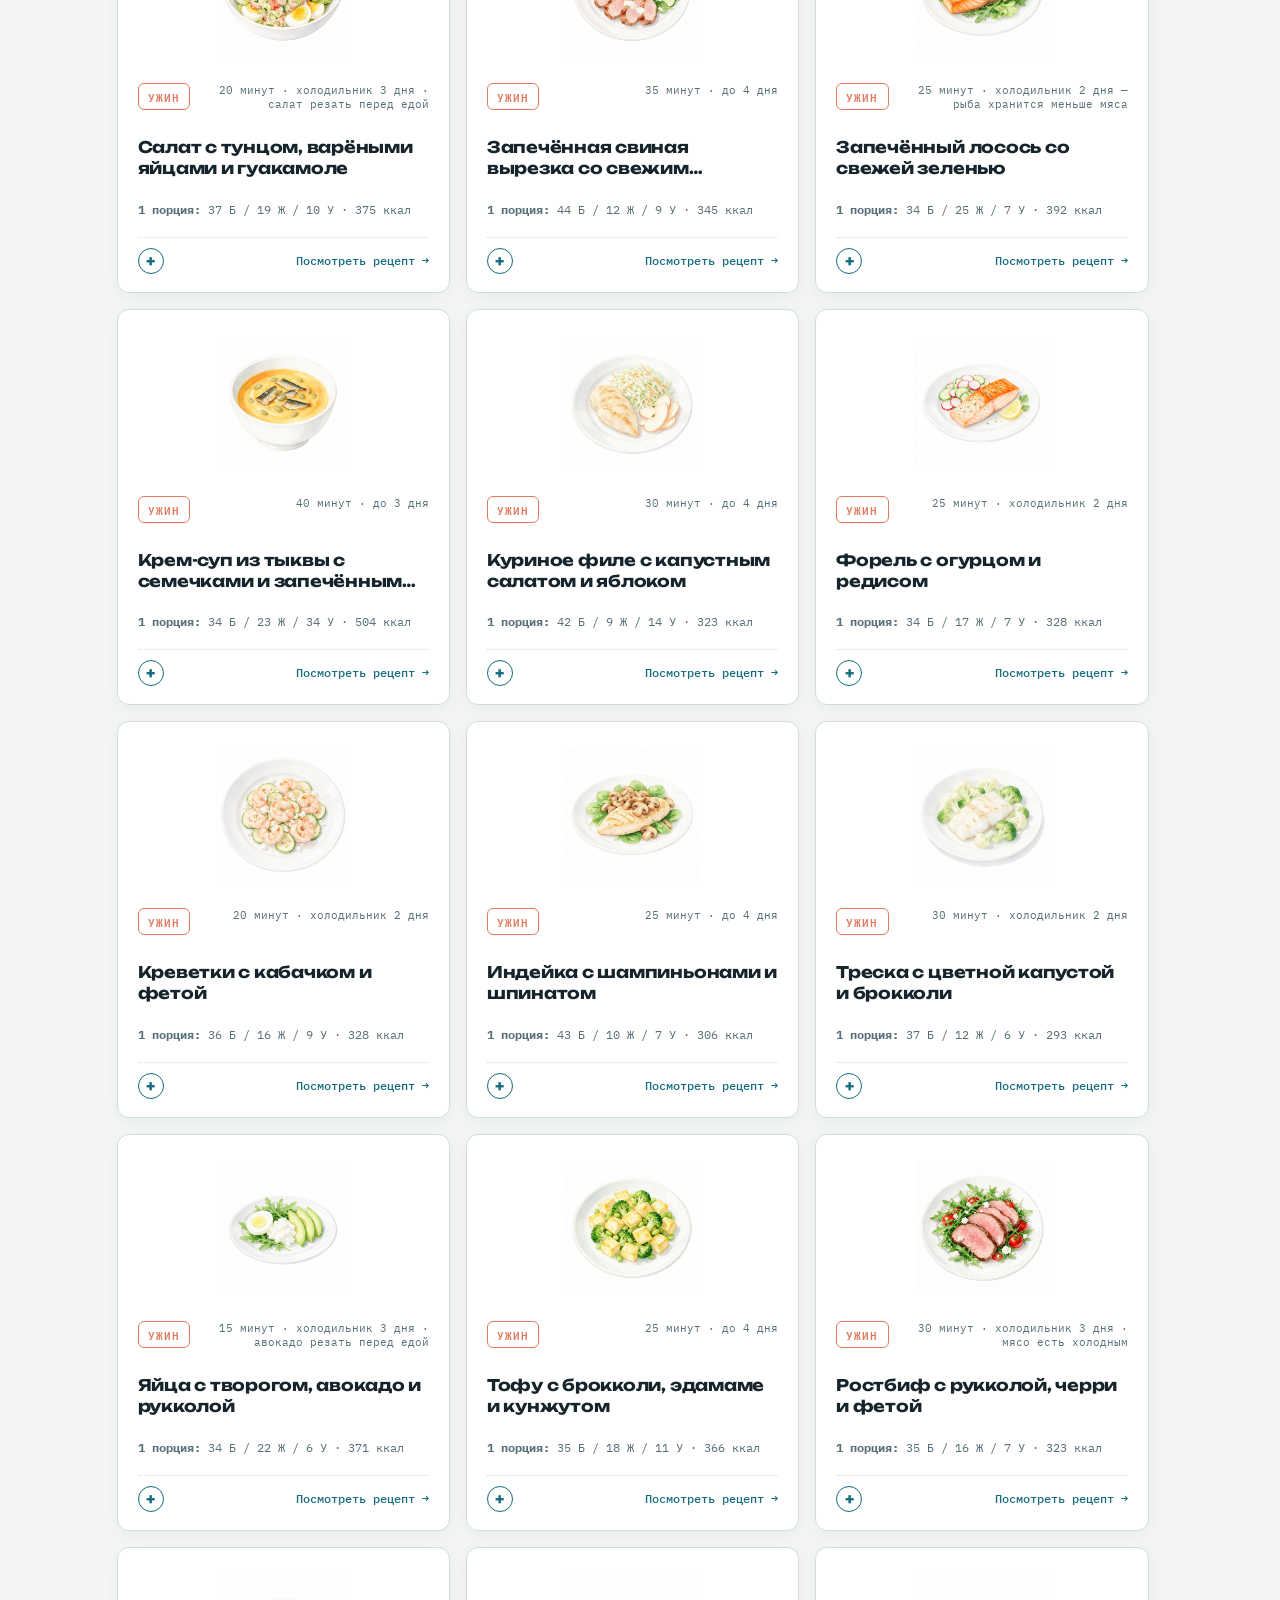
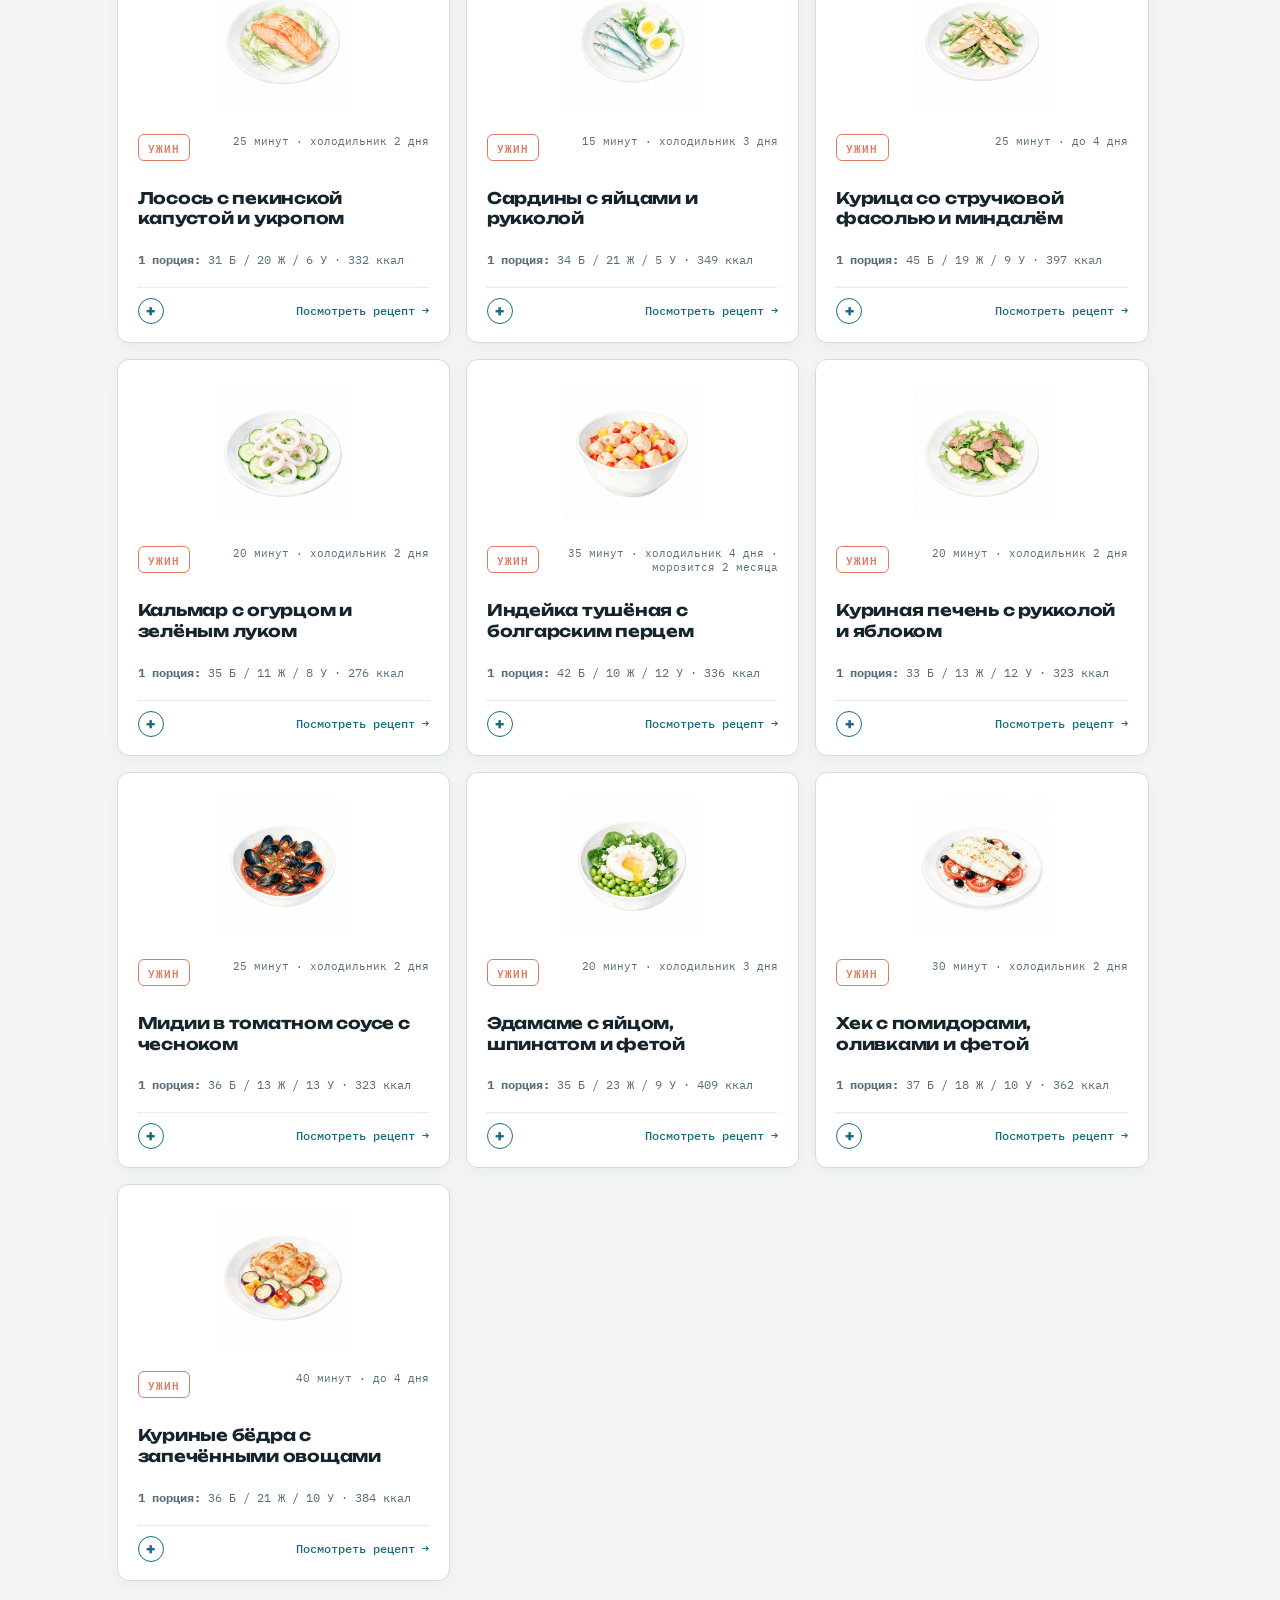
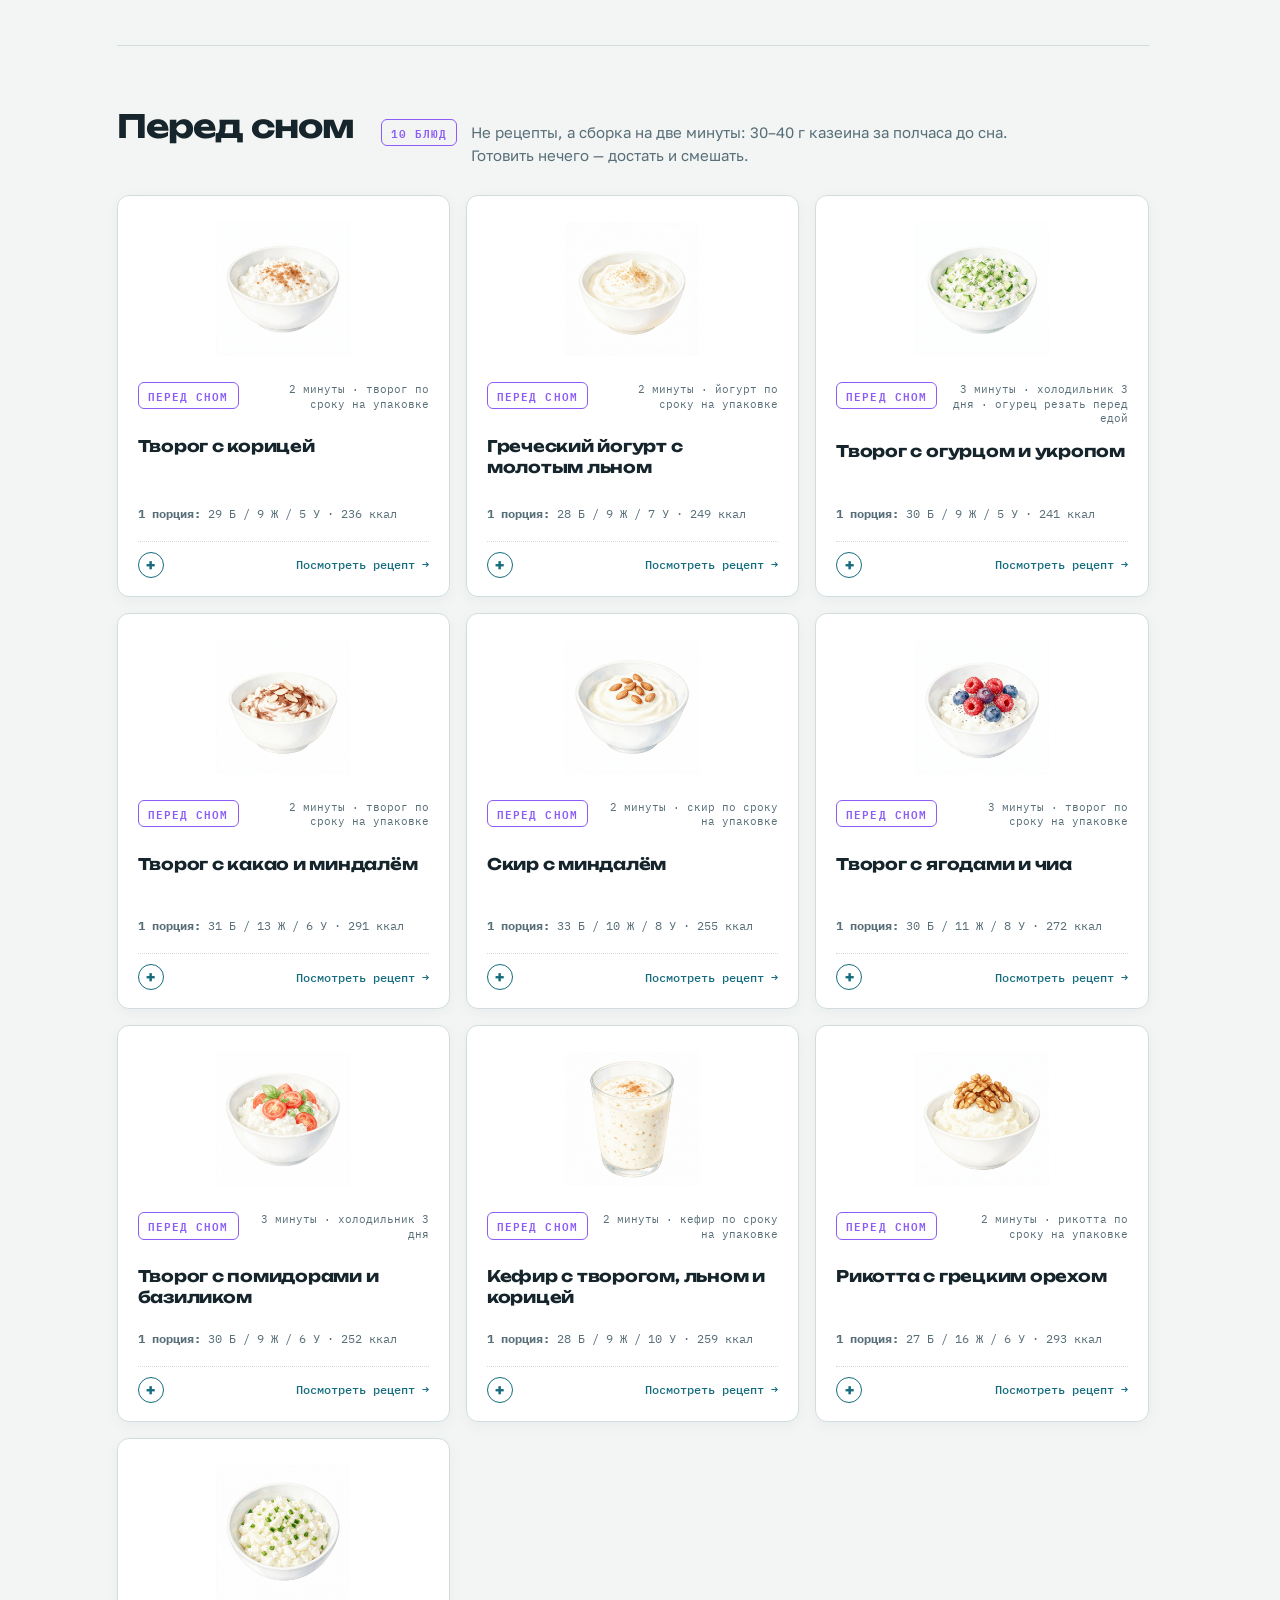
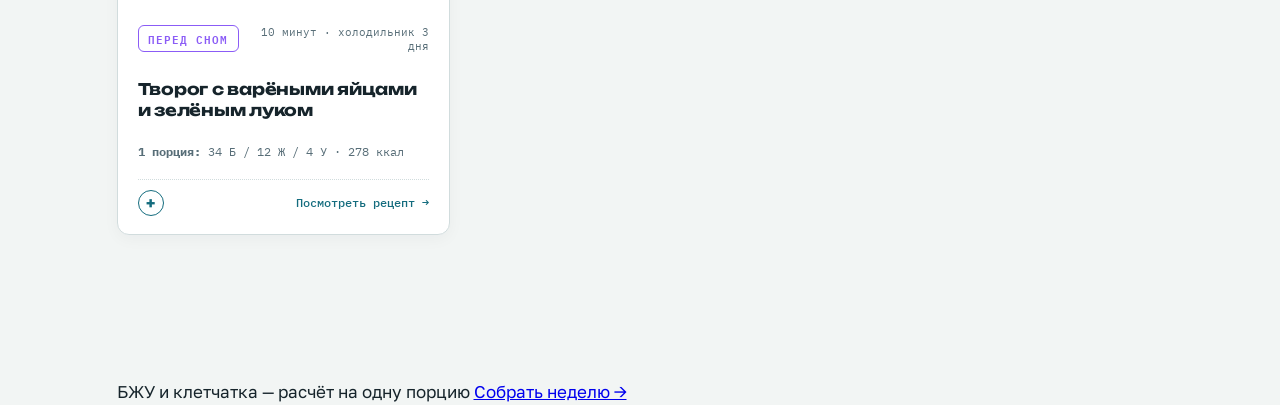
==== commit 24faac5c: "8" ====
--- a/index.html
+++ b/index.html
@@ -19,7 +19,7 @@
   font-weight: 500;
   padding: 0 14px;
   height: 38px;
-  border-radius: 6px;
+  border-radius: 8px;
   border: 1px solid var(--line);
   background: #FFFFFF;
   color: var(--steel);
@@ -44,13 +44,13 @@
 .filter-box{
   margin-top:24px;
   border:1px solid var(--line);
-  border-radius:8px;
-  background:var(--frost);
+  border-radius:12px;
+  background:#FFFFFF;
   padding:20px 22px;
   display:flex;
   flex-direction:column;
   gap:16px;
-  box-shadow: 0 4px 16px rgba(0, 0, 0, 0.02);
+  box-shadow: 0 4px 16px rgba(22, 36, 43, 0.04);
 }
 
 .filter-top-row{
@@ -98,7 +98,7 @@
   color: var(--brine);
   background: var(--ing-bg);
   border: 1px dashed rgba(20, 108, 126, 0.35);
-  border-radius: 4px;
+  border-radius: 6px;
   padding: 2px 8px;
   font-weight: 500;
   display: inline-flex;
@@ -142,7 +142,7 @@
   font-size: 13px;
   font-weight: 500;
   padding: 7px 14px;
-  border-radius: 6px;
+  border-radius: 8px;
   border: 1px solid var(--line);
   background: #FFFFFF;
   color: var(--steel);
@@ -182,14 +182,14 @@
   cursor:pointer;
   font-weight:500;
   padding:4px 8px;
-  border-radius:4px;
+  border-radius:6px;
   transition:background .15s ease;
 }
 .btn-reset:hover{background:#FEF2F2}
 
 /* ---- навигационные аккордеоны ---- */
 .jump{display:flex; flex-direction:column; gap:8px; margin-top:24px}
-.jump-col{border:1px solid var(--line); border-radius:4px; background:var(--frost); overflow:hidden}
+.jump-col{border:1px solid var(--line); border-radius:12px; background:#FFFFFF; box-shadow:0 4px 16px rgba(22, 36, 43, 0.04); overflow:hidden}
 .jump-summary{padding:12px 16px; cursor:pointer; user-select:none;
   display:flex; justify-content:space-between; align-items:center; list-style:none; transition:.12s}
 .jump-summary::-webkit-details-marker{display:none}
@@ -213,11 +213,11 @@
 .group-h p{margin:0; font-size:15px; color:var(--slate); flex:1 1 260px}
 .rec[hidden]{display:none}
 .tags{display:flex; gap:6px; flex-wrap:wrap; margin-top:14px}
-.tag{font-family:var(--mono); font-size:11px; padding:3px 8px; border-radius:3px;
+.tag{font-family:var(--mono); font-size:11px; padding:3px 8px; border-radius:6px;
   background:var(--ing-bg); color:var(--slate); white-space:nowrap;
   border:1px solid var(--line)}
 .rules{display:grid; gap:0; margin-top:30px; border:1px solid var(--line);
-  border-radius:4px; background:var(--frost); overflow:hidden}
+  border-radius:12px; background:#FFFFFF; box-shadow:0 4px 16px rgba(22, 36, 43, 0.04); overflow:hidden}
 @media(min-width:760px){.rules{grid-template-columns:repeat(2,1fr)}}
 .rule{padding:18px 22px; border-bottom:1px solid var(--line)}
 @media(min-width:760px){.rule:nth-child(odd){border-right:1px solid var(--line)}}
@@ -225,7 +225,7 @@
   text-transform:uppercase; color:var(--brine); margin-bottom:7px}
 .rule p{margin:0; font-size:14.5px; color:var(--slate)}
 .empty{padding:26px; text-align:center; color:var(--slate); font-size:15px;
-  border:1px dashed var(--line); border-radius:4px}
+  border:1px dashed var(--line); border-radius:12px; background:#FFFFFF; box-shadow:0 4px 16px rgba(22, 36, 43, 0.04)}
 </style>
 </head>
 <body>
--- a/style.css
+++ b/style.css
@@ -142,8 +142,9 @@
 /* ---- правила-спойлер ---- */
 .rules-spoiler{margin-top:14px}
 .rules-summary{font-family:var(--mono); font-size:12px; letter-spacing:.12em;
-  text-transform:uppercase; color:var(--brine); cursor:pointer; padding:12px 16px;
-  border:1px solid var(--line); border-radius:4px; background:var(--frost);
+  text-transform:uppercase; color:var(--brine); cursor:pointer; padding:14px 18px;
+  border:1px solid var(--line); border-radius:12px; background:#FFFFFF;
+  box-shadow:0 4px 16px rgba(22, 36, 43, 0.04);
   display:flex; justify-content:space-between; align-items:center; user-select:none; transition:.15s}
 .rules-summary:hover{border-color:var(--brine); background:var(--ing-bg)}
 .rules-summary::-webkit-details-marker{display:none}
@@ -157,25 +158,27 @@
 
 /* ---- правила ---- */
 .rules{display:grid; gap:16px; grid-template-columns:repeat(auto-fit, minmax(280px, 1fr));
-  padding:24px; border:1px solid var(--line); background:var(--frost); border-radius:4px}
+  padding:24px; border:1px solid var(--line); background:#FFFFFF; border-radius:12px;
+  box-shadow:0 4px 16px rgba(22, 36, 43, 0.04)}
 .rule h3{font-family:var(--mono); font-size:13px; color:var(--brine); margin-bottom:6px}
 .rule p{margin:0; font-size:14.5px; color:var(--slate)}
 
 /* ---- поиск и фильтрация ---- */
 .search-wrap{position:relative; display:flex; align-items:center; margin-bottom:8px}
 .search-input{width:100%; font-family:var(--body); font-size:15px; padding:11px 44px 11px 38px;
-  border:1px solid var(--line); border-radius:3px; background:var(--frost); color:var(--steel); transition:.15s}
-.search-input:focus{border-color:var(--brine); outline:none; background:var(--ing-bg); box-shadow:0 0 0 1px var(--brine)}
+  border:1px solid var(--line); border-radius:8px; background:#FFFFFF; color:var(--steel); transition:.15s}
+.search-input:focus{border-color:var(--brine); outline:none; background:#FFFFFF; box-shadow:0 0 0 3px rgba(20, 108, 126, 0.12)}
 .search-icon{position:absolute; left:12px; font-size:14px; color:var(--slate); pointer-events:none}
 .search-kbd{position:absolute; right:12px; font-family:var(--mono); font-size:11px; color:var(--slate);
-  background:var(--ice); border:1px solid var(--line); border-radius:3px; padding:2px 6px; pointer-events:none}
+  background:var(--ice); border:1px solid var(--line); border-radius:6px; padding:2px 6px; pointer-events:none}
 .count-row{display:flex; justify-content:space-between; align-items:center; gap:12px; flex-wrap:wrap}
 .btn-reset{font-family:var(--mono); font-size:11.5px; color:var(--brine); background:none; border:none;
-  cursor:pointer; padding:4px 8px; border-radius:3px; transition:.15s}
+  cursor:pointer; padding:4px 8px; border-radius:6px; transition:.15s}
 .btn-reset:hover{background:var(--frost); color:var(--steel)}
 
 /* ---- пустая выдача ---- */
-.empty-card{border:1px solid var(--line); border-radius:4px; background:var(--frost);
+.empty-card{border:1px solid var(--line); border-radius:12px; background:#FFFFFF;
+  box-shadow:0 4px 16px rgba(22, 36, 43, 0.04);
   padding:44px 24px; text-align:center; margin:36px auto}
 .empty-card h3{font-family:var(--disp); font-size:20px; letter-spacing:-.02em; margin-bottom:8px}
 .empty-card p{color:var(--slate); font-size:15px; margin-bottom:20px}
@@ -187,19 +190,38 @@
 .sec-h b{color:var(--steel); font-weight:500}
 
 /* ---- подпись: полоса долей калорий ---- */
-.proof{margin-top:48px; border-top:1px solid var(--line); padding-top:26px}
-.proof-h{display:flex; justify-content:space-between; align-items:baseline;
-  gap:12px; flex-wrap:wrap; margin-bottom:18px}
-.proof-h h2{font-family:var(--mono); font-weight:500; font-size:12px;
-  letter-spacing:.14em; text-transform:uppercase; color:var(--slate)}
-.key{display:flex; gap:18px; font-family:var(--mono); font-size:12px; flex-wrap:wrap}
-.key i{display:inline-block; width:9px; height:9px; margin-right:6px; border-radius:2px}
+.proof{
+  background:#FFFFFF;
+  border:1px solid var(--line);
+  border-radius:12px;
+  box-shadow:0 4px 16px rgba(22, 36, 43, 0.04);
+  padding:22px 26px;
+  margin-top:24px;
+}
+.proof-spoiler[open] .rules-summary{
+  border-bottom-left-radius:0;
+  border-bottom-right-radius:0;
+  border-bottom:0;
+}
+.proof-spoiler[open] .proof{
+  margin-top:0;
+  border-top:0;
+  border-top-left-radius:0;
+  border-top-right-radius:0;
+  box-shadow:0 8px 24px rgba(22, 36, 43, 0.04);
+}
+.proof-h{display:flex; justify-content:space-between; align-items:center;
+  gap:12px; flex-wrap:wrap; margin-bottom:18px; padding-bottom:14px; border-bottom:1px solid var(--line)}
+.proof-h h2{font-family:var(--mono); font-weight:600; font-size:11.5px;
+  letter-spacing:.12em; text-transform:uppercase; color:var(--slate); margin:0}
+.key{display:flex; gap:18px; font-family:var(--body); font-size:13px; font-weight:500; color:var(--steel); flex-wrap:wrap}
+.key i{display:inline-block; width:10px; height:10px; margin-right:6px; border-radius:3px; vertical-align:middle}
 .k-p i{background:var(--brine)} .k-f i{background:var(--yolk)} .k-c i{background:var(--dill)}
-.bars{display:grid; gap:12px}
-.bar-row{display:grid; grid-template-columns:110px minmax(0,1fr) auto; gap:16px; align-items:center}
-.bar{display:flex; height:32px; border-radius:3px; overflow:hidden;
-  background:var(--frost); box-shadow:inset 0 0 0 1px var(--line)}
-.seg{display:grid; place-items:center; font-family:var(--mono); font-size:12px;
+.bars{display:grid; gap:14px}
+.bar-row{display:grid; grid-template-columns:110px minmax(0,1fr) 75px; gap:16px; align-items:center}
+.bar{display:flex; height:34px; border-radius:8px; overflow:hidden;
+  background:#F1F5F9; box-shadow:inset 0 0 0 1px var(--line)}
+.seg{display:grid; place-items:center; font-family:var(--body); font-size:13px;
   color:#fff; font-weight:600; min-width:0; overflow:hidden; white-space:nowrap;
   margin-right:-1px; position:relative;
   transform:scaleX(0); transform-origin:left;
@@ -209,11 +231,11 @@
 @keyframes grow{to{transform:scaleX(1)}}
 .seg span{opacity:0; animation:fade .3s .6s forwards}
 @keyframes fade{to{opacity:1}}
-.bar-cal{font-family:var(--mono); font-size:13px; color:var(--slate); white-space:nowrap}
+.bar-cal{font-family:var(--mono); font-size:12.5px; color:var(--slate); white-space:nowrap; text-align:right; font-weight:500}
 
 /* ---- быстрая навигация по группам (сворачиваемая) ---- */
 .jump{display:grid; grid-template-columns:repeat(auto-fit, minmax(220px,1fr)); gap:12px; margin-bottom:28px}
-.jump-col{border:1px solid var(--line); border-radius:4px; background:var(--frost); overflow:hidden; transition:.15s}
+.jump-col{border:1px solid var(--line); border-radius:12px; background:#FFFFFF; box-shadow:0 4px 16px rgba(22, 36, 43, 0.04); overflow:hidden; transition:.15s}
 .jump-summary{padding:14px 18px; cursor:pointer; user-select:none; display:flex; justify-content:space-between; align-items:center; list-style:none; transition:.12s}
 .jump-summary::-webkit-details-marker{display:none}
 .jump-summary:hover{background:var(--ing-bg)}
@@ -235,7 +257,8 @@
 .group-h p{margin:10px 0 0; color:var(--slate); max-width:60ch; font-size:16.5px}
 
 /* ---- рецепт ---- */
-.rec{border:1px solid var(--line); border-radius:4px; background:var(--frost);
+.rec{border:1px solid var(--line); border-radius:12px; background:#FFFFFF;
+  box-shadow:0 4px 16px rgba(22, 36, 43, 0.04);
   overflow:hidden; margin-bottom:22px; scroll-margin-top:20px}
 .rec-head{display:flex; align-items:baseline; gap:10px 14px; flex-wrap:wrap;
   padding:22px 26px; border-bottom:1px solid var(--line)}
@@ -260,7 +283,7 @@
 .rec-steps li:last-child{padding-bottom:0}
 .rec-steps b{font-weight:600}
 .note{margin-top:18px; padding:13px 15px; border-left:3px solid var(--yolk);
-  background:var(--note-bg); font-size:14.5px; color:var(--steel)}
+  background:var(--note-bg); font-size:14.5px; color:var(--steel); border-radius:6px}
 .note b{font-weight:600}
 .keep{padding:15px 26px; border-top:1px solid var(--line);
   font-family:var(--mono); font-size:12.5px; color:var(--slate);
@@ -269,7 +292,7 @@
 
 /* ---- метка типа приёма ---- */
 .badge{font-family:var(--mono); font-size:11px; letter-spacing:.1em;
-  text-transform:uppercase; padding:4px 9px; border-radius:3px;
+  text-transform:uppercase; padding:4px 9px; border-radius:6px;
   border:1px solid currentColor; white-space:nowrap; font-weight:600}
 .badge.b{color:var(--badge-b)}
 .badge.l{color:var(--badge-l)}
@@ -311,7 +334,7 @@
   letter-spacing: 0;
   text-transform: none;
   padding: 0 18px;
-  border-radius: 6px;
+  border-radius: 8px;
   border: 1px solid var(--line);
   background: #FFFFFF;
   color: var(--steel);
@@ -362,7 +385,7 @@
   font-size: 13.5px;
   padding: 0 14px;
   border: 1px solid var(--line);
-  border-radius: 6px;
+  border-radius: 8px;
   background: #FFFFFF;
   color: var(--steel);
   outline: none;
@@ -380,15 +403,15 @@
 /* ---- панель выбора длины и режима рациона ---- */
 .plan-deploy-panel {
   border: 1px solid var(--line);
-  border-radius: 8px;
-  background: var(--frost);
+  border-radius: 12px;
+  background: #FFFFFF;
   padding: 18px 24px;
   margin-bottom: 24px;
   display: flex;
   flex-wrap: wrap;
   gap: 16px 28px;
   align-items: center;
-  box-shadow: 0 2px 12px rgba(0, 0, 0, 0.02);
+  box-shadow: 0 4px 16px rgba(22, 36, 43, 0.04);
 }
 .deploy-group { display: flex; align-items: center; gap: 10px; flex-wrap: wrap; }
 .days-chips, .mode-chips { display: flex; gap: 6px; flex-wrap: wrap; }
@@ -402,7 +425,7 @@
   font-weight: 500;
   letter-spacing: 0;
   padding: 0 16px;
-  border-radius: 6px;
+  border-radius: 8px;
   border: 1px solid var(--line);
   background: #FFFFFF;
   color: var(--steel);
@@ -480,7 +503,7 @@
 /* ---- табы категорий ---- */
 .tabs-bar{display:flex; gap:8px; flex-wrap:wrap; margin-bottom:18px}
 .tab-chip{font-family:var(--mono); font-size:12.5px; letter-spacing:.03em;
-  padding:8px 15px; border-radius:4px; border:1px solid var(--line);
+  padding:8px 15px; border-radius:8px; border:1px solid var(--line);
   background:var(--frost); color:var(--steel); cursor:pointer; transition:.15s;
   display:inline-flex; align-items:center; gap:6px}
 .tab-chip:hover{border-color:var(--brine); color:var(--brine)}
@@ -493,10 +516,11 @@
 @media(max-width:640px){.recipes-grid-3col{grid-template-columns:1fr}}
 
 /* ---- компактная карточка рецепта ---- */
-.rec-card-compact{border:1px solid var(--line); border-radius:5px; background:var(--frost);
-  padding:18px 20px; display:flex; flex-direction:column; gap:8px; transition:.18s;
+.rec-card-compact{border:1px solid var(--line); border-radius:12px; background:#FFFFFF;
+  box-shadow:0 4px 16px rgba(22, 36, 43, 0.04);
+  padding:18px 20px; display:flex; flex-direction:column; gap:8px; transition:all .2s cubic-bezier(0.16, 1, 0.3, 1);
   cursor:pointer; position:relative; height:100%; text-align:left !important; align-items:stretch !important}
-.rec-card-compact:hover{border-color:var(--brine); transform:translateY(-2px); box-shadow:0 8px 24px rgba(0,0,0,.3)}
+.rec-card-compact:hover{border-color:var(--brine); transform:translateY(-2px); box-shadow:0 8px 24px rgba(20, 108, 126, 0.12)}
 .rec-card-head{display:flex; justify-content:space-between; align-items:flex-start; gap:10px; min-height:38px; margin-bottom:4px; width:100%; text-align:left}
 .rec-card-compact h3{font-family:var(--disp); font-size:16px; line-height:1.3; margin:4px 0 8px; letter-spacing:-.015em; color:var(--steel); min-height:2.6em; display:-webkit-box; -webkit-line-clamp:2; -webkit-box-orient:vertical; overflow:hidden; text-align:left !important; width:100%}
 .rec-card-meta{display:flex; flex-wrap:wrap; justify-content:flex-end; text-align:right; font-family:var(--mono); font-size:11px; color:var(--slate); line-height:1.3}
